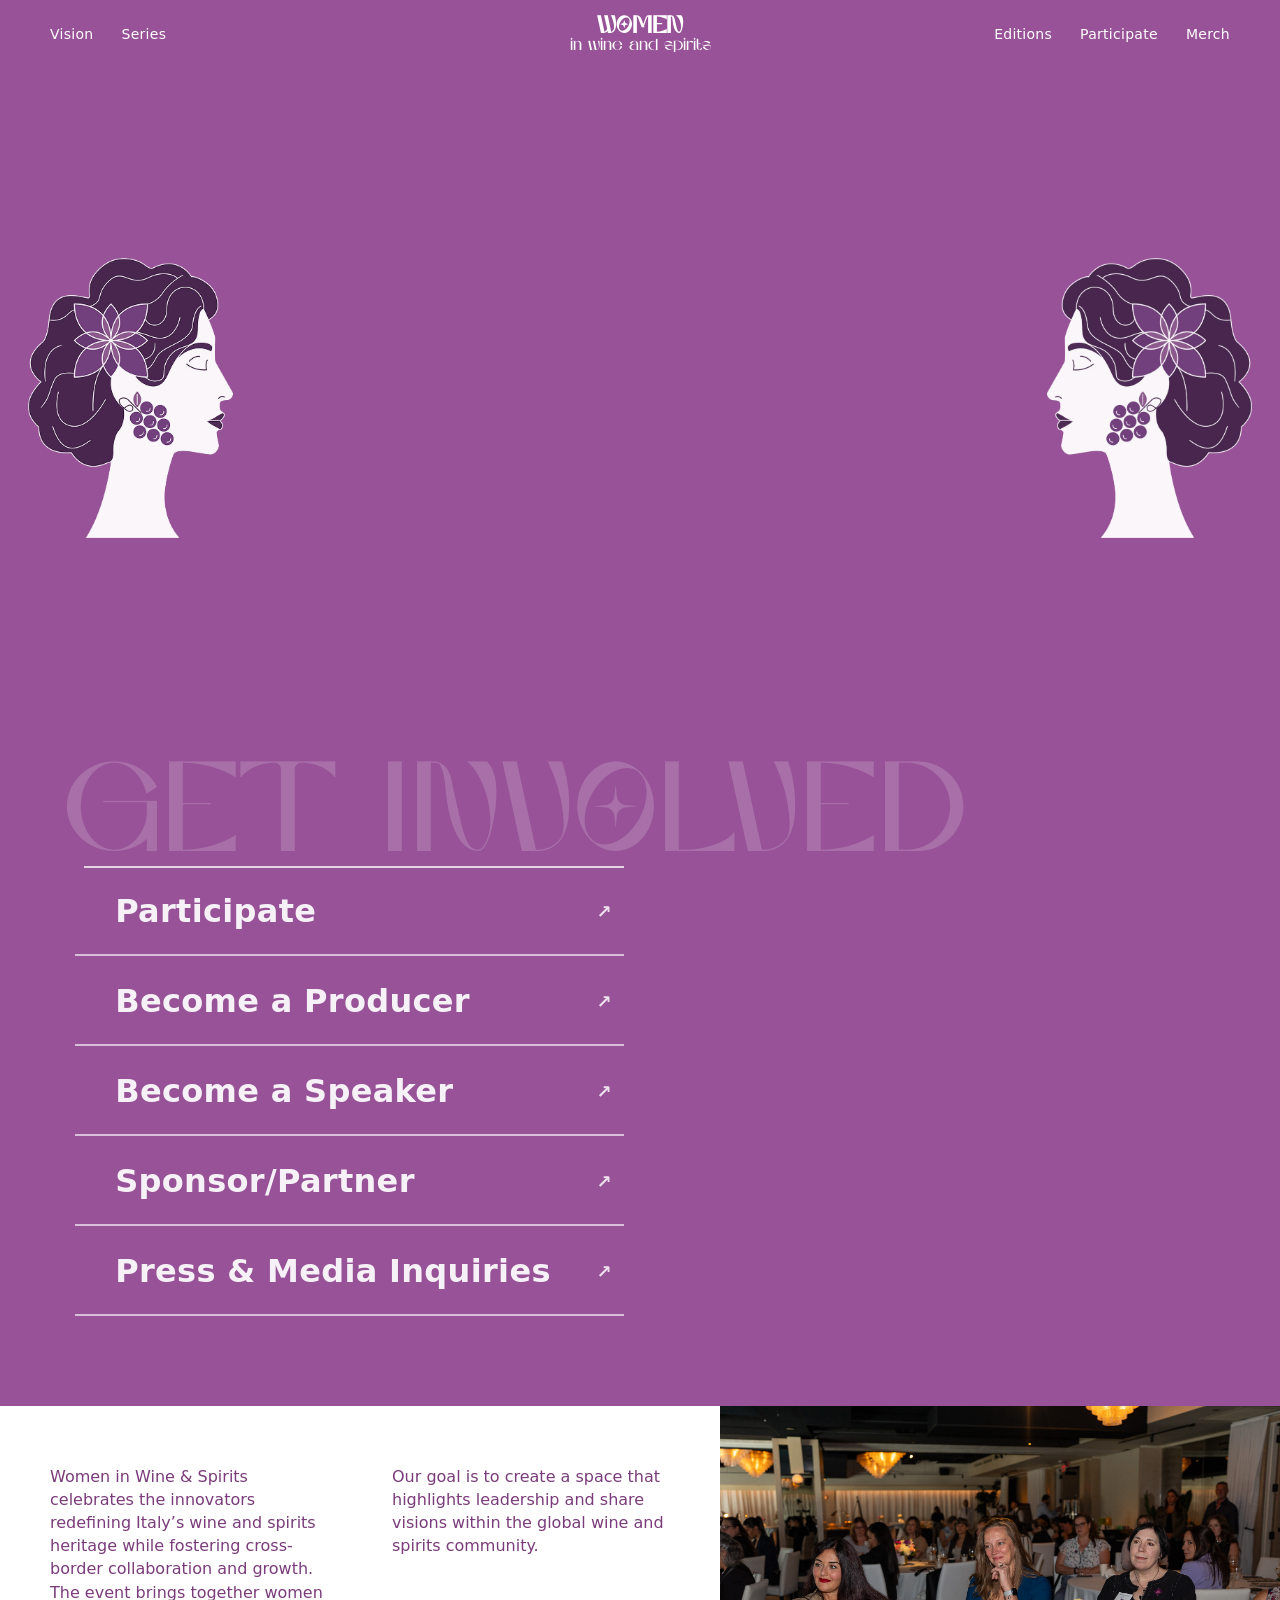
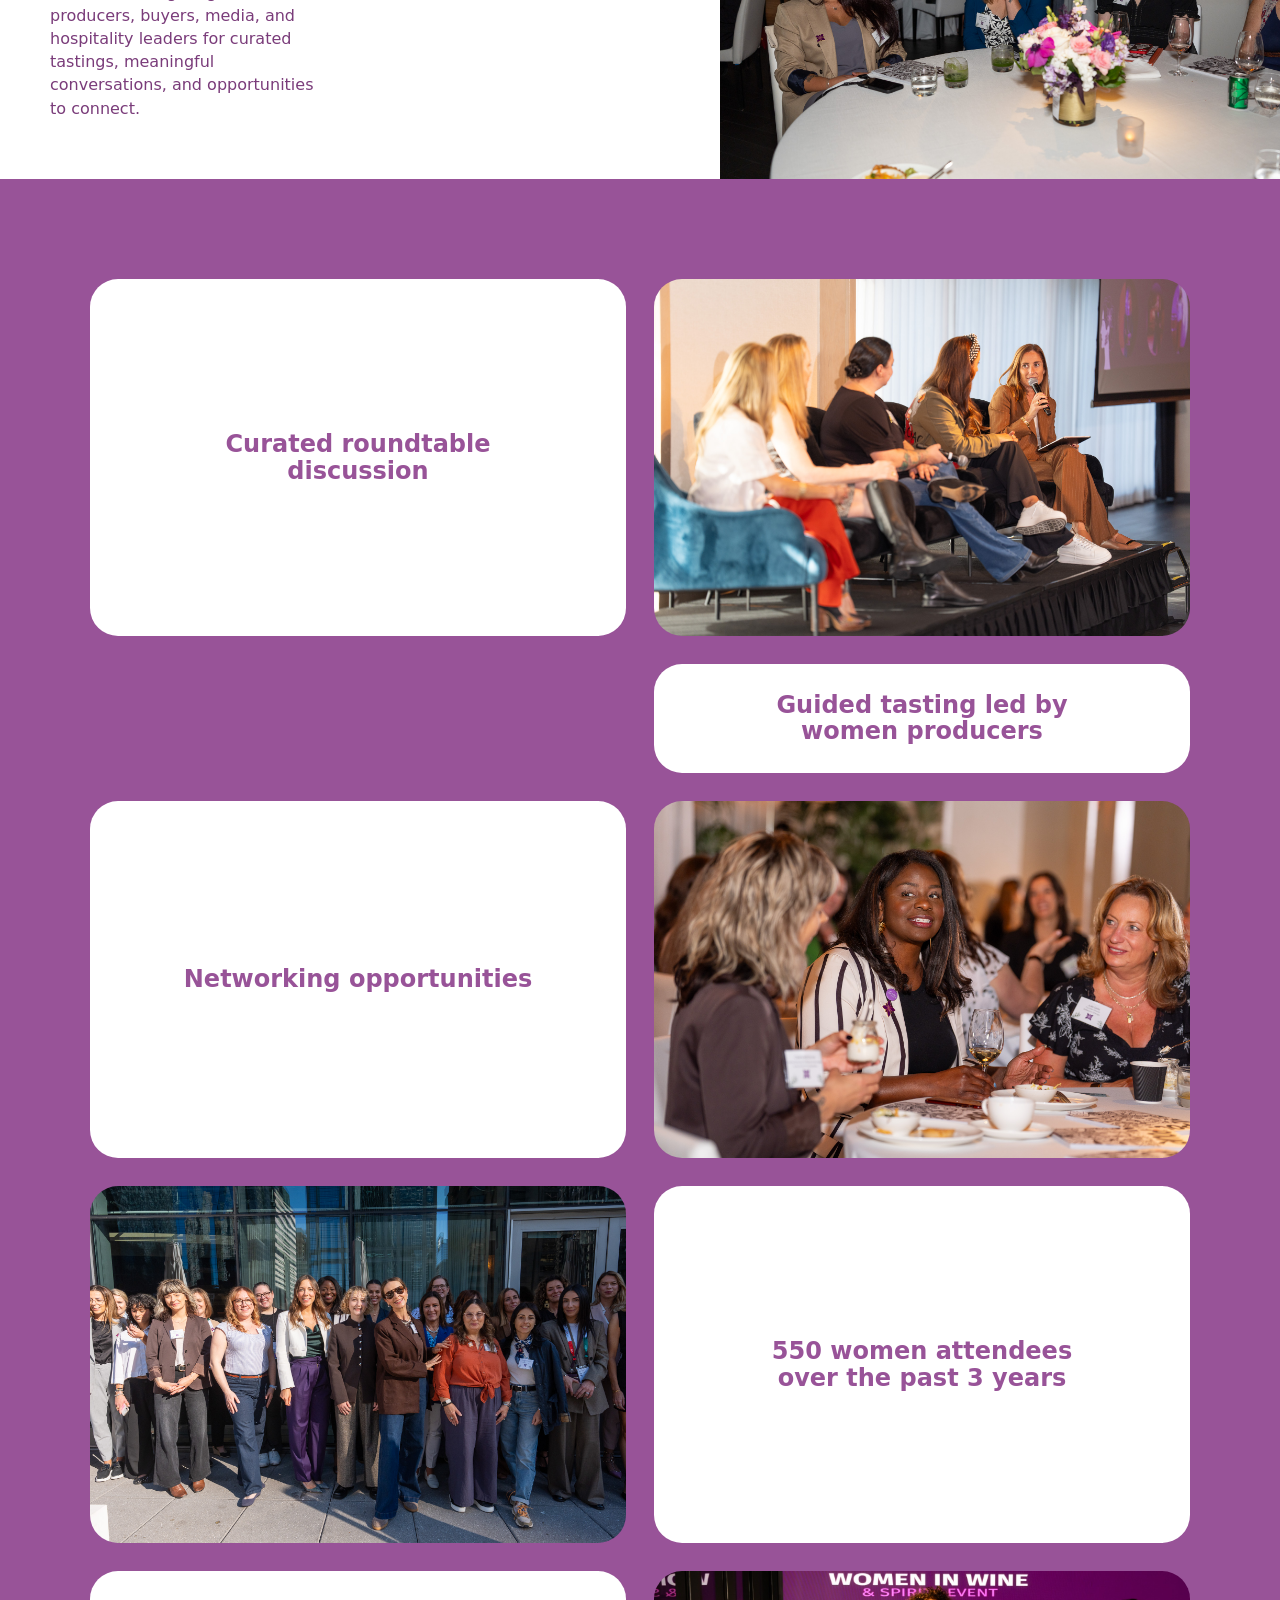
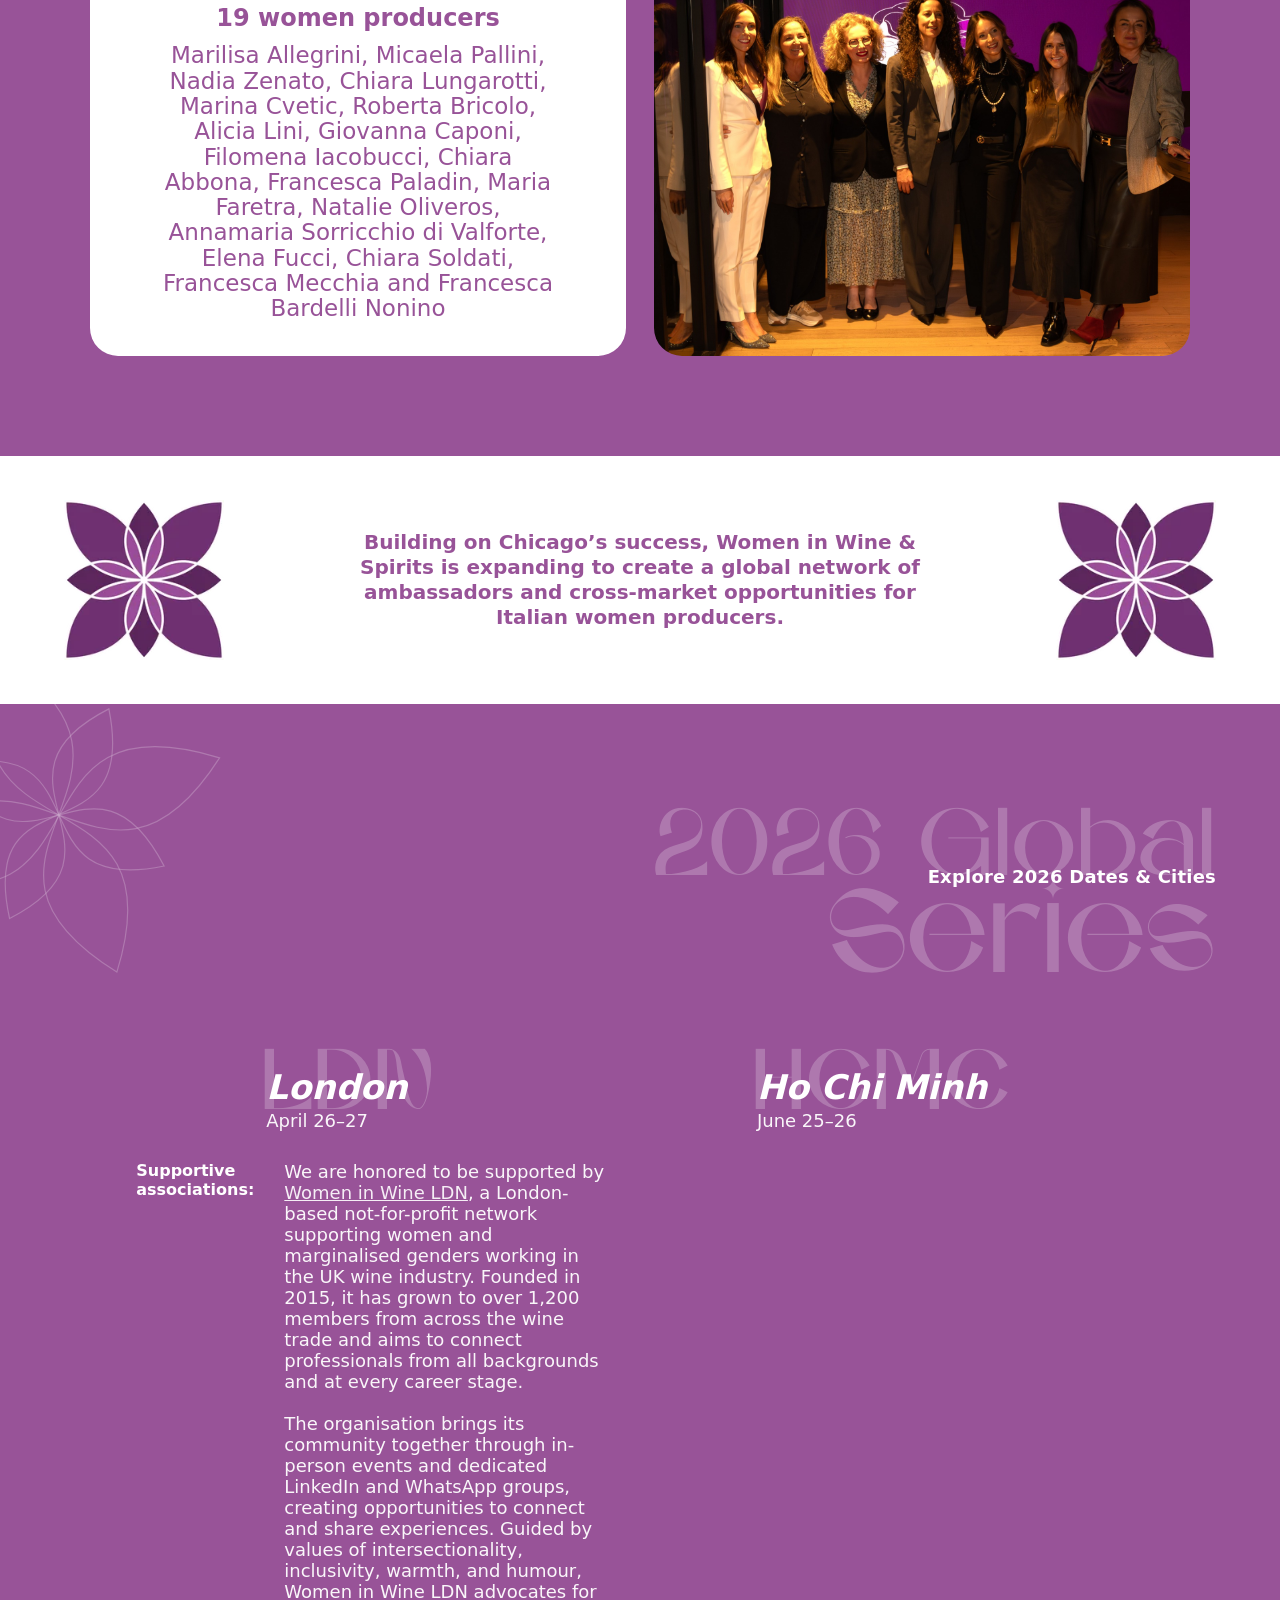
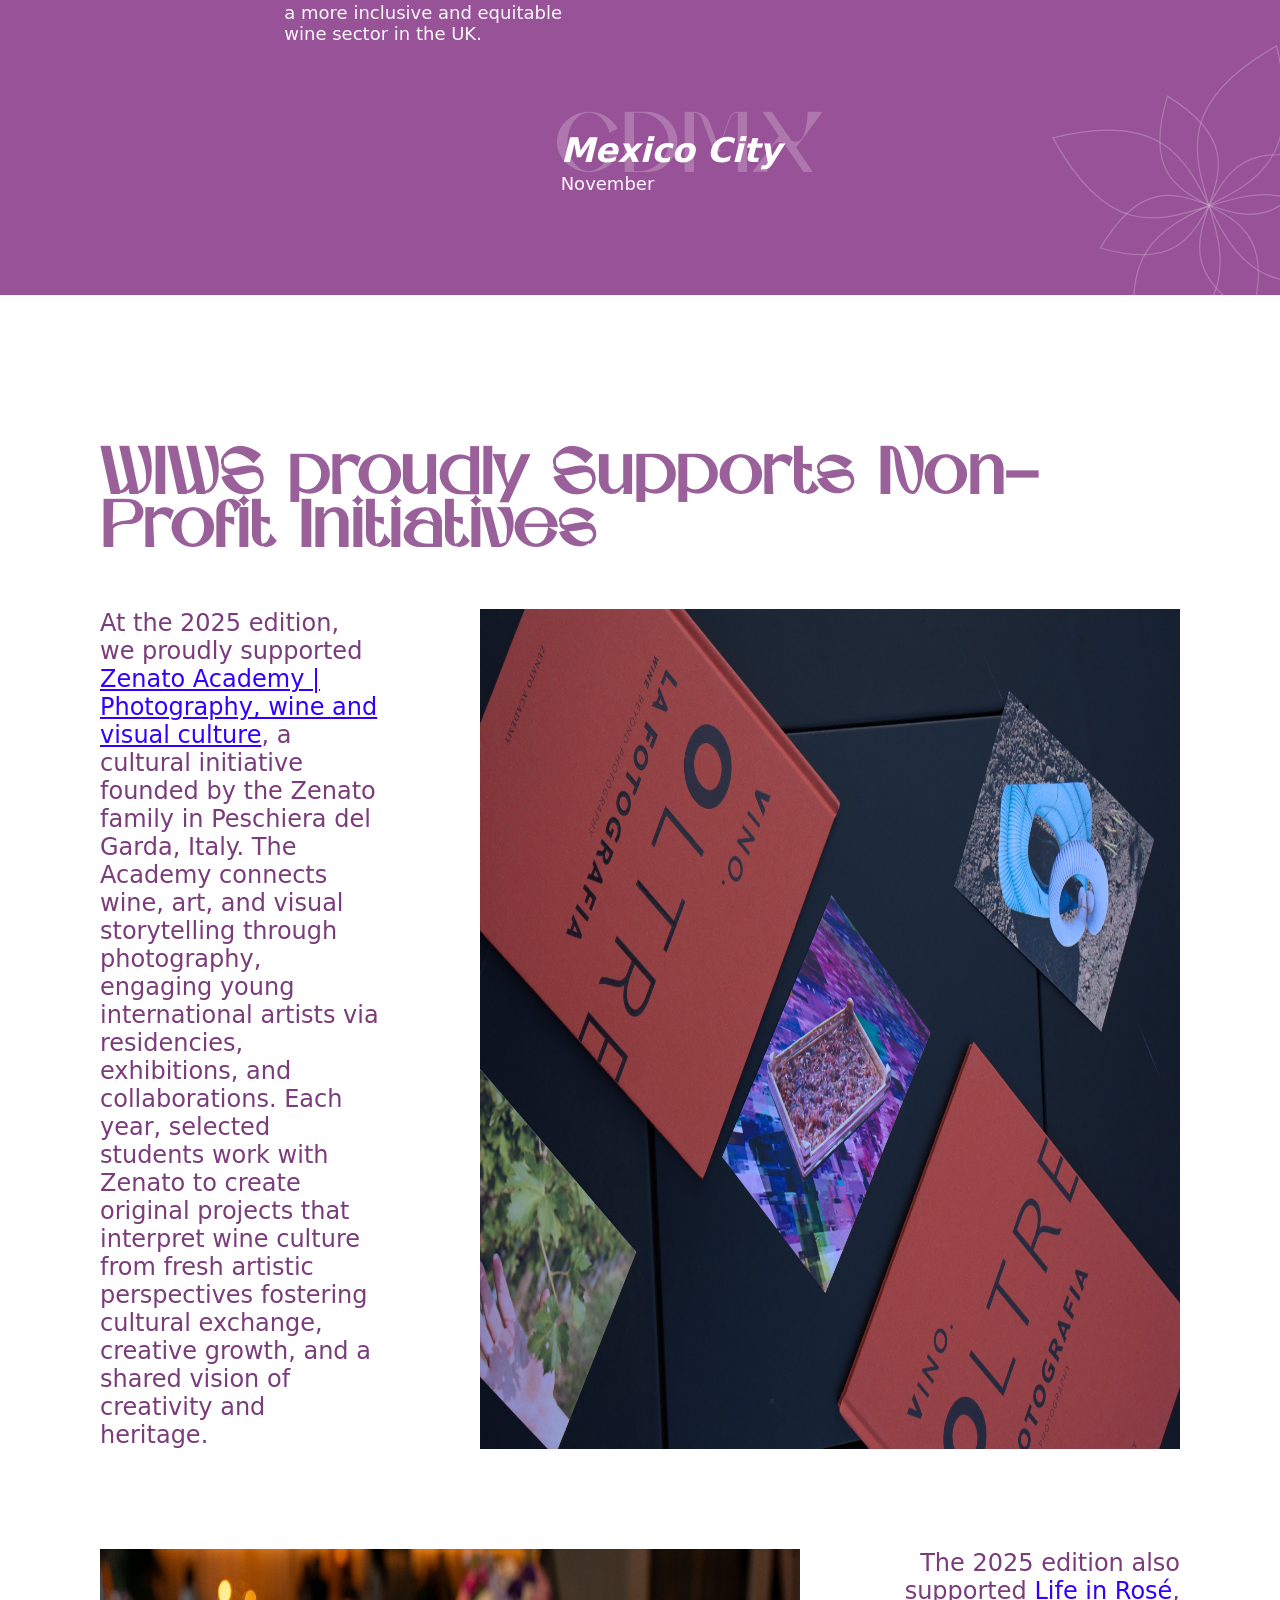
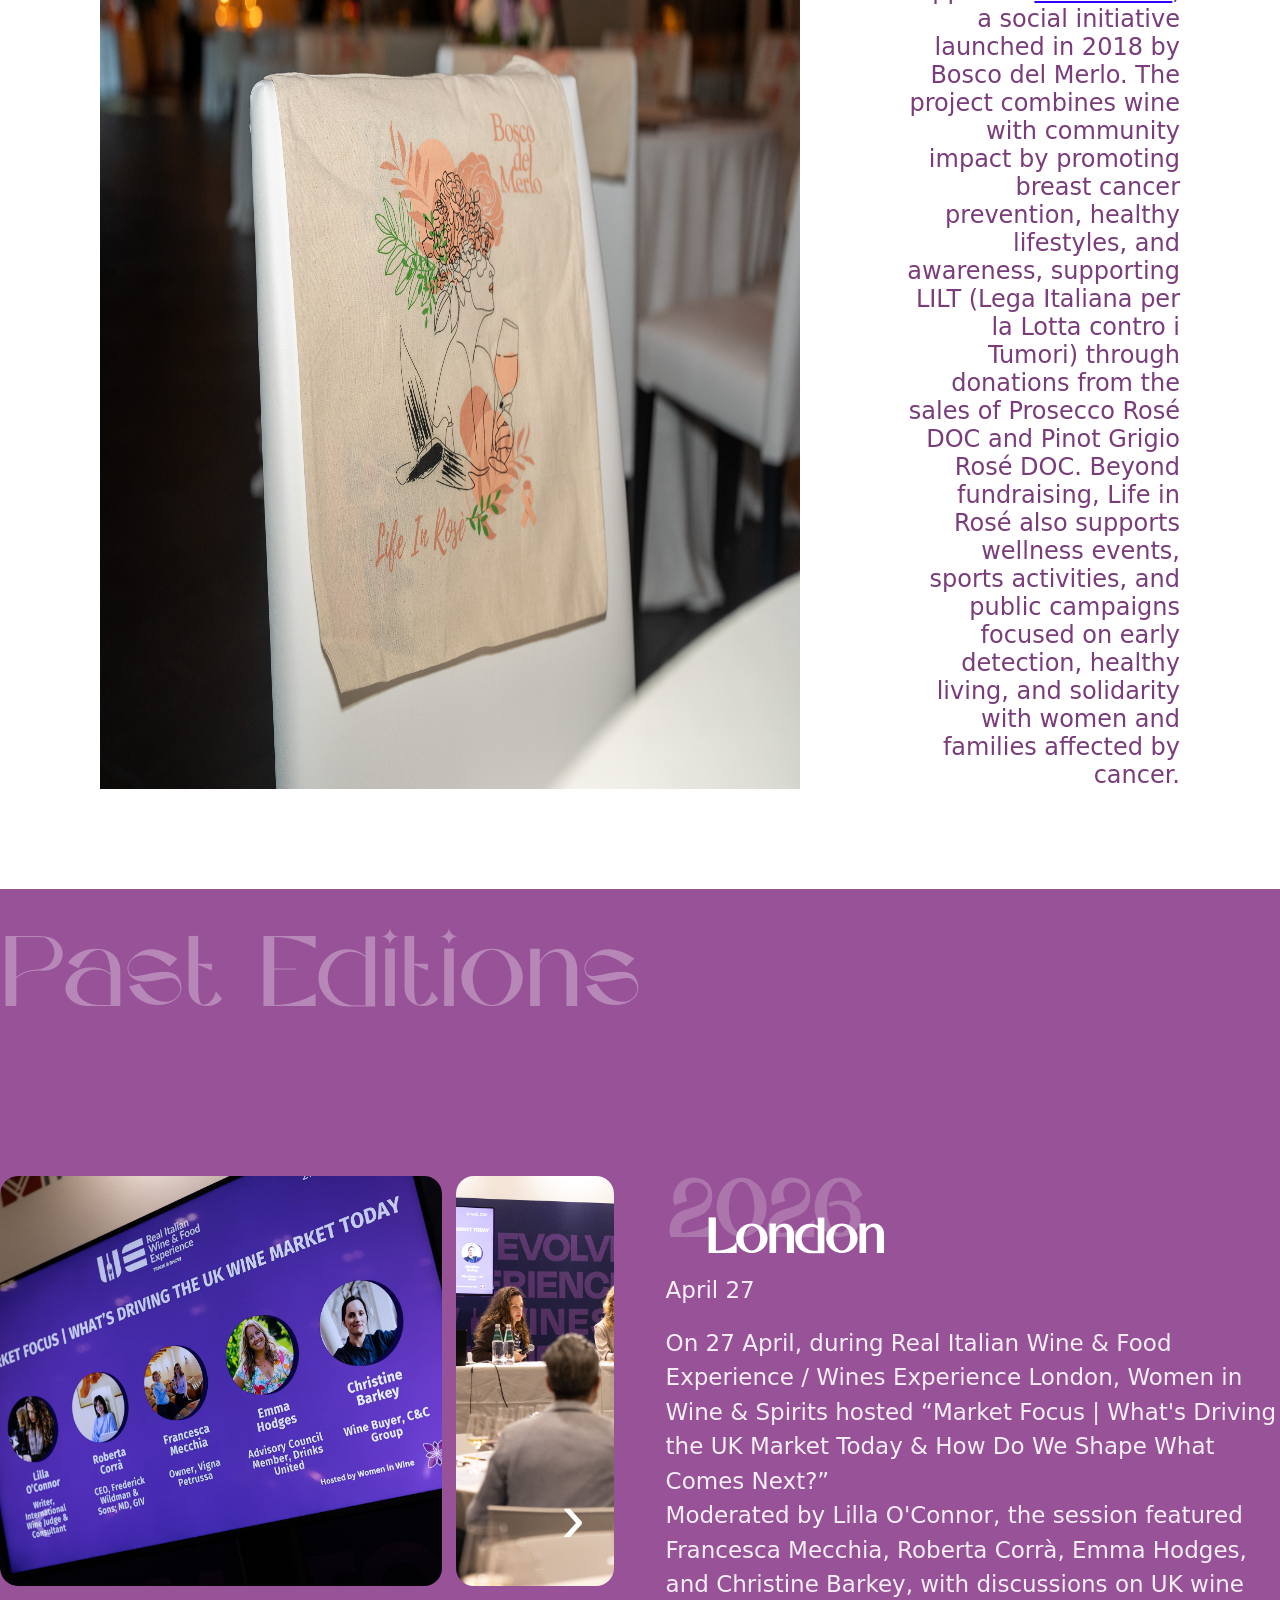
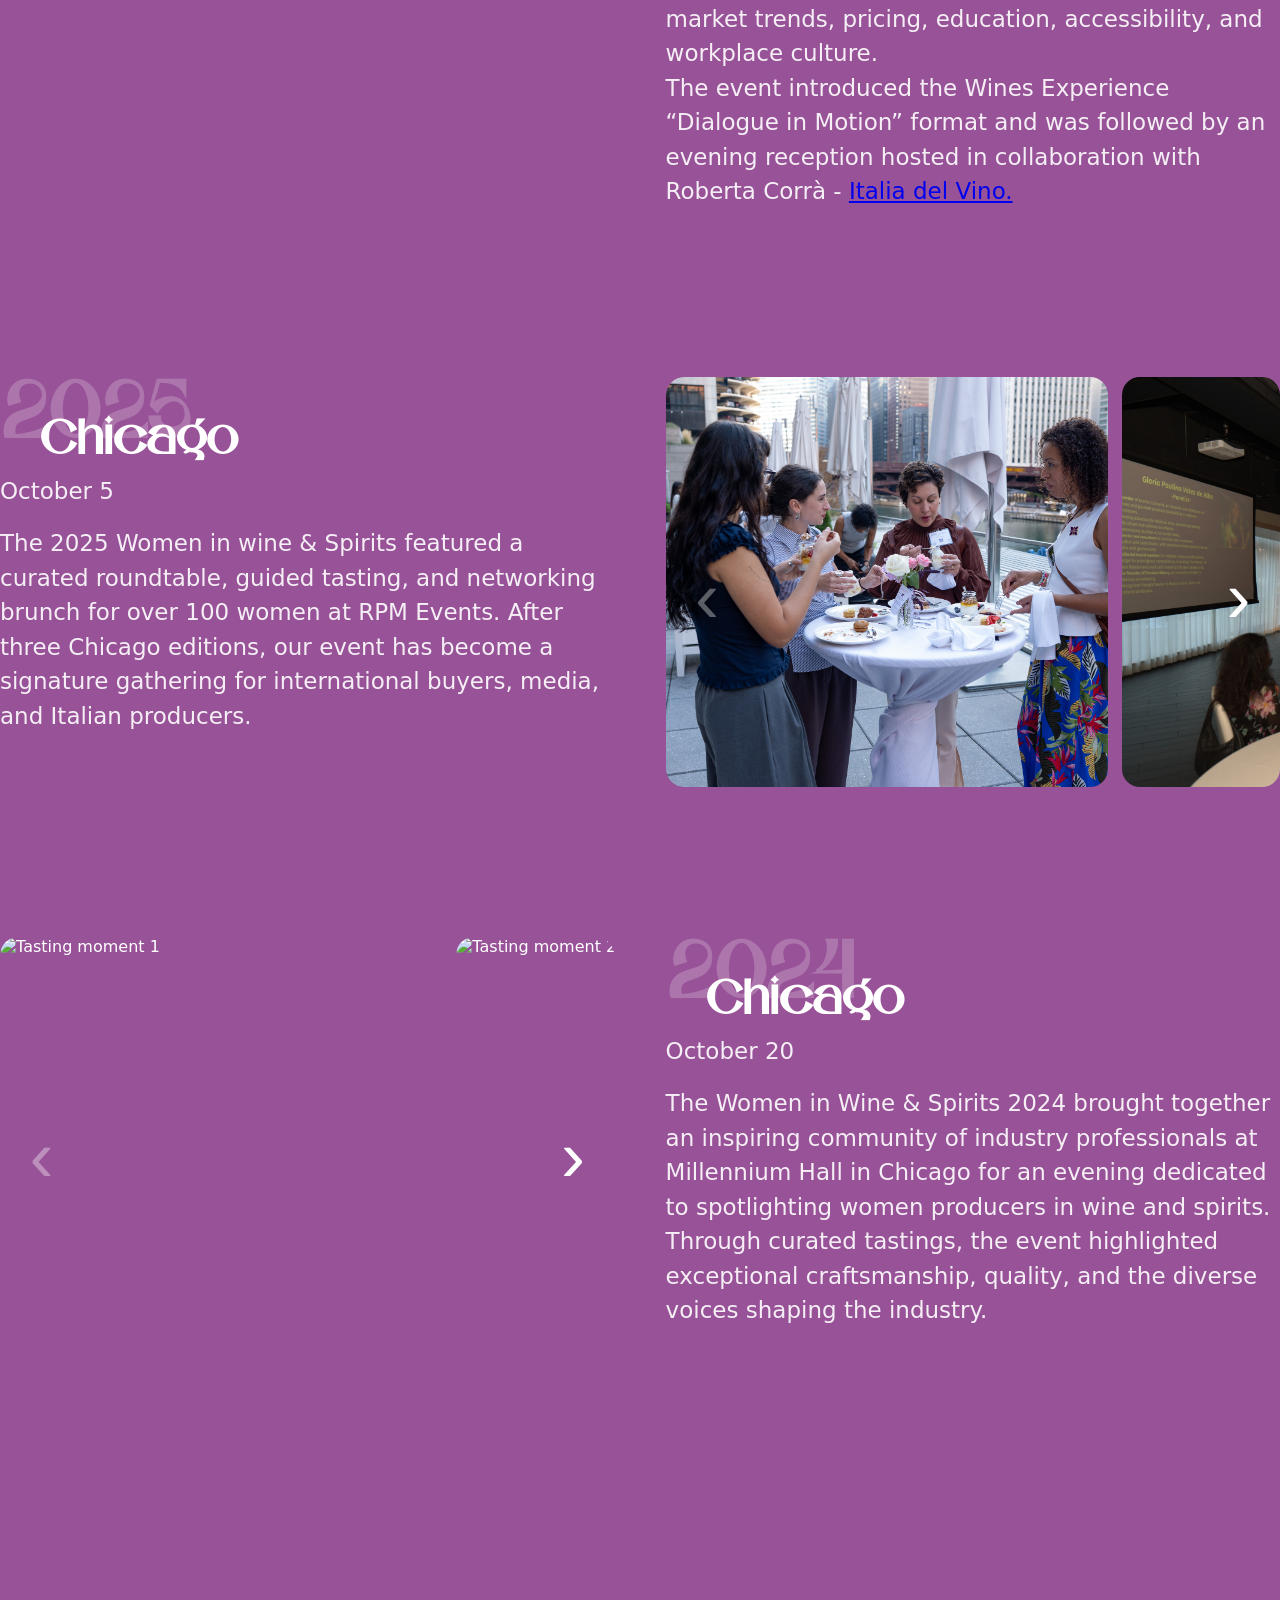
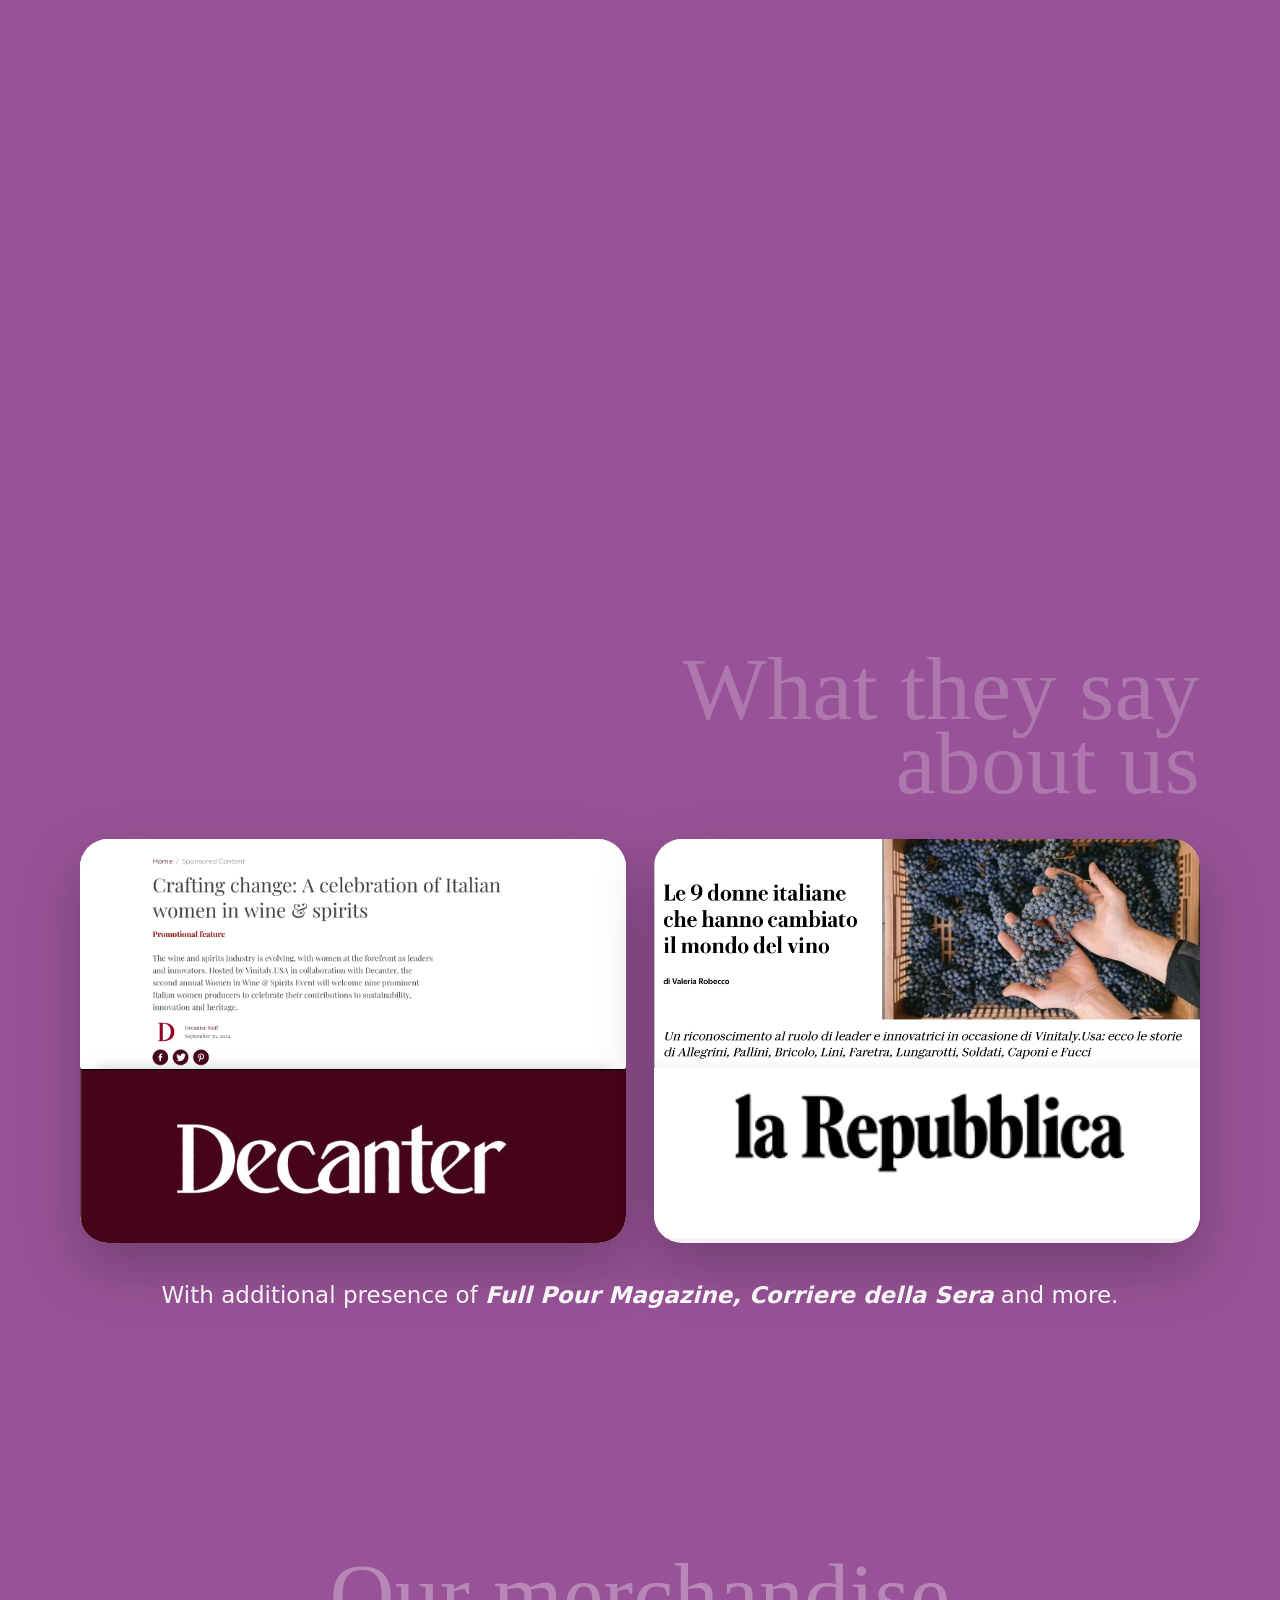
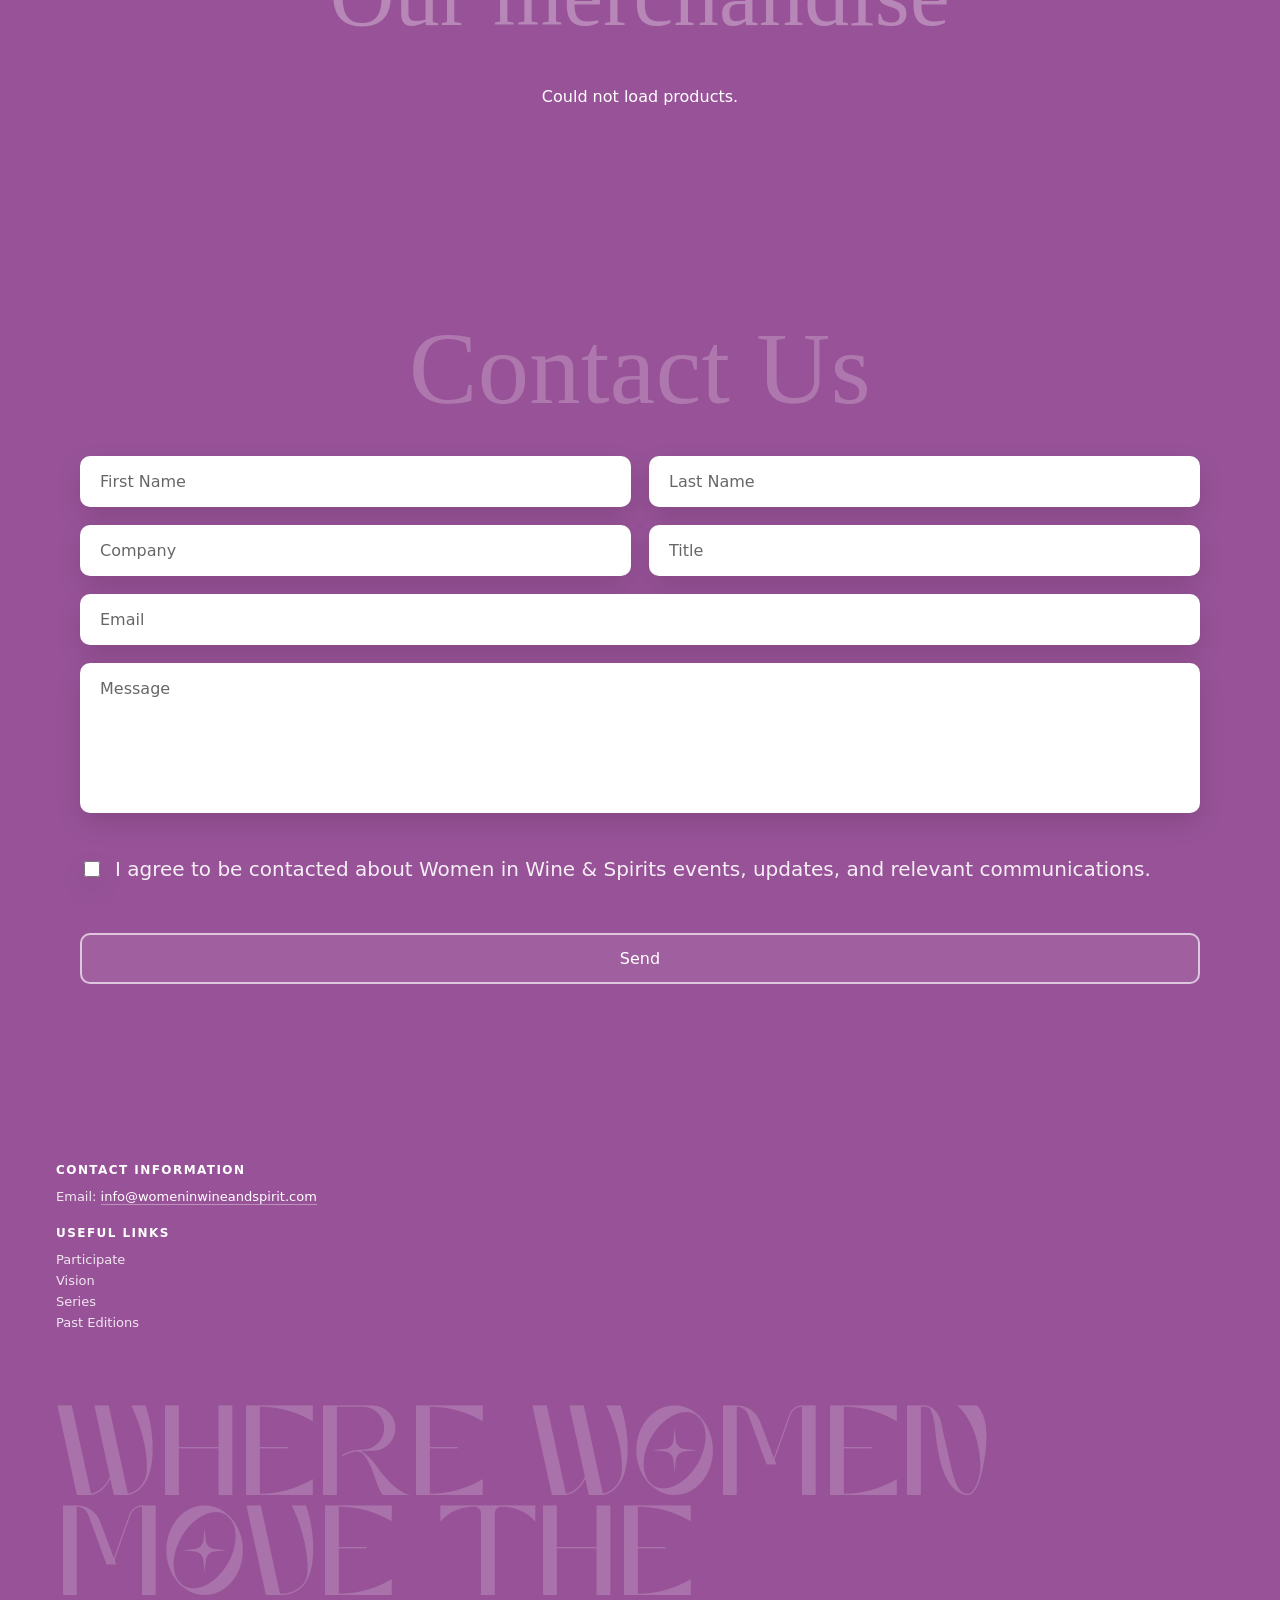
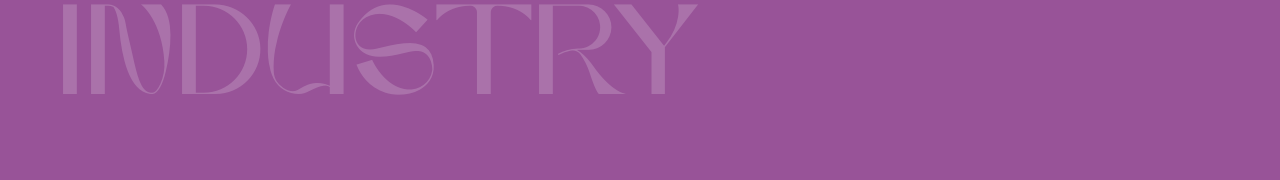
==== index.html @ ed7af659 "London images edit" ====
<!DOCTYPE html>
<html lang="en">
<head>
    <meta charset="UTF-8">
    <meta name="viewport" content="width=device-width, initial-scale=1.0">
    <title>Women In Wine and Spirits 2026 - Wines Experience</title>
    <link rel="stylesheet" href="styles.css">
    <link rel="icon" type="image/x-icon" href="./assets/graphics/favicon.png">

  <!-- Primary -->
    <meta property="og:title" content="Women in wine and spirits">
    <meta property="og:description" content="Women in Wine & Spirits celebrates the innovators redefining Italy’s wine and spirits heritage while fostering cross-border collaboration and growth. The event brings together women producers, buyers, media, and hospitality leaders for curated tastings, meaningful conversations, and opportunities to connect.">
    <meta property="og:type" content="website">
    <meta property="og:url" content="https://womeninwineandspirit.com">
    <meta property="og:image" content="https://womeninwineandspirit.com/assets/graphics/socialImage.png">

    <!-- Recommended extras -->
    <meta property="og:image:width" content="1200">
    <meta property="og:image:height" content="630">

    <!-- Twitter -->
    <!-- <meta name="twitter:card" content="summary_large_image">
    <meta name="twitter:title" content="Your page title">
    <meta name="twitter:description" content="A short description of the page">
    <meta name="twitter:image" content="https://YOURUSER.github.io/YOURREPO/assets/social-card.jpg"> -->


    <script src="https://js-na2.hsforms.net/forms/embed/244526025.js" defer></script>
</head>
<body>

    <header class="site-nav" id="siteNav">
        <nav class="nav-inner" aria-label="Primary">
          <div class="nav-left">
            <a href="#vision" class="nav-link">Vision</a>
            <a href="#series" class="nav-link">Series</a>
          </div>

          <a href="#top" class="nav-home" id="navHome" aria-label="Home">
            <!-- <span class="nav-home-inner">
              <img id="navHomeLogo" src="./assets/imgs/Group_152.svg" alt="Women in wine and spirits text">
            </span> -->
            <div class="nav-home-inner">
              <h1>WOMEN</h1>
              <span>in wine and spirits</span>
            </div>
          </a>
      
          <div class="nav-right">
            
            <a href="#past-editions" class="nav-link">Editions</a>
            <a href="#participate" class="nav-link">Participate</a>
            <a href="#merch" class="nav-link">Merch</a>
          </div>

          <button
            class="nav-burger"
            type="button"
            aria-label="Open menu"
            aria-controls="mobileMenu"
            aria-expanded="false">
            <span></span><span></span><span></span>
          </button>
        </nav>

        <div class="mobile-menu" id="mobileMenu">
          <a href="#participate" class="mobile-link">Participate</a>
          <a href="#vision" class="mobile-link">Vision</a>
          <a href="#series" class="mobile-link">Series</a>
          <a href="#past-editions" class="mobile-link">Archive</a>
        </div>
    </header>
      
    <main id="top">
      <!-- <section class="grow-video" id="growVideo">
          <div class="hero-frame">
            <img class="hero-side hero-side--left"  src="./assets/graphics/imgi_1_width_1174.png"  alt="" aria-hidden="true">
            
            <video
            class="vid"
            src="./assets/video/WIW_heroVideo.mp4"
            playsinline
            muted
            autoplay
            loop
            preload="metadata"
            ></video>
            
            <img class="hero-side hero-side--right" src="./assets/graphics/imgi_1_width_1173.webp" alt="" aria-hidden="true">
          </div>
      </section> -->
      <section>
          <div class="hero-frame">
            <img class="hero-side hero-side--left"  src="./assets/graphics/imgi_1_width_1174.png"  alt="" aria-hidden="true">
            
            <video
            class="vid"
            src="./assets/video/hero-video.mp4"
            playsinline
            muted
            autoplay
            loop
            preload="metadata"
            ></video>
            <!-- <div style="display: flex; max-width: 50%;">
              <img src="./assets/imgs/DSC09359.jpg" alt="" aria-hidden="true" style="width:100%; border-radius: 30px;">
            </div> -->
            <img class="hero-side hero-side--right" src="./assets/graphics/imgi_1_width_1173.webp" alt="" aria-hidden="true">
          </div>
      </section>
    

      
<section class="get-involved" id="participate">
  <div class="gi-left" aria-hidden="true">
    <div class="gi-title">
      <span class="gi-text">GET INVOLVED</span>
    </div>
  </div>
  <div class="gi-wrap">
    
    <!-- background title (kept like your section) -->

    <div class="gi-tabs" role="tablist" aria-label="Get involved">
      <button class="gi-tab" role="tab" aria-selected="false" aria-controls="gi-panel-general" id="gi-tab-general" data-target="general" data-href="/general">
        Participate
      </button>
      <button class="gi-tab" role="tab" aria-selected="false" aria-controls="gi-panel-producer" id="gi-tab-producer" data-target="producer" data-href="/producer">
        Become a Producer
      </button>
      <button class="gi-tab" role="tab" aria-selected="false" aria-controls="gi-panel-speaker" id="gi-tab-speaker" data-target="speaker" data-href="/speaker">
        Become a Speaker
      </button>
      <button class="gi-tab" role="tab" aria-selected="false" aria-controls="gi-panel-sponsor" id="gi-tab-sponsor" data-target="sponsor" data-href="/sponsor">
        Sponsor/Partner
      </button>
      <button class="gi-tab" role="tab" aria-selected="false" aria-controls="gi-panel-press" id="gi-tab-press" data-target="press" data-href="/press">
        Press &amp; Media Inquiries
      </button>
    </div>

    <div class="gi-panels">
      <!-- PRODUCER -->
      <article class="gi-panel" role="tabpanel" tabindex="0" aria-labelledby="gi-tab-producer" id="gi-panel-producer" data-key="producer" data-href="/producer">
        <div class="gi-copy">
          <p><span class="gi-lead">High-Visibility Showcase:</span> Be featured as a thought leader at a flagship Italian wine &amp; spirits platform</p>
          <p><span class="gi-lead">Direct Access to Key Buyers:</span> Meet importers, distributors, restaurateurs, and retailers</p>
          <p><span class="gi-lead">Prestige Positioning:</span> Align with a movement celebrating leadership and excellence</p>
          <p><span class="gi-lead">Targeted Media Exposure:</span> Visibility through leading trade and media outlets</p>
          <p><span class="gi-lead">Storytelling Opportunities:</span> Share your brand story through talks, tasting, and visual displays</p>
          <p><span class="gi-lead">Strategic Networking:</span> Build relationships across the three-tier system</p>
          <p><span class="gi-lead">Nonprofit &amp; Thought Leadership Alignment:</span> Opportunities to connect with equity-focused partners</p>
          <p><span class="gi-lead">Event Legacy &amp; Momentum:</span> Join an established network of past participants</p>
        </div>
        <!-- <a class="gi-cta" href="/producer">Apply to participate<span aria-hidden="true">↗</span></a> -->
        <a href="#" class="gi-cta" data-modal="producerModal">
          Apply to participate <span aria-hidden="true">↗</span>
        </a>
      </article>

      <!-- SPEAKER -->
      <article class="gi-panel" role="tabpanel" tabindex="0" aria-labelledby="gi-tab-speaker" id="gi-panel-speaker" data-key="speaker" data-href="/speaker">
        <div class="gi-copy">
          <p><span class="gi-lead">Prestige Positioning:</span> Align with a movement celebrating leadership and excellence</p>
          <p><span class="gi-lead">Targeted Media Exposure:</span> Visibility through leading trade and media outlets</p>
          <p><span class="gi-lead">Storytelling Opportunities:</span> Share your brand story through talks, roundtable discussion, and visual displays</p>
          <p><span class="gi-lead">Strategic Networking:</span> Build relationships across the three-tier system</p>
          <p><span class="gi-lead">Nonprofit &amp; Thought Leadership Alignment:</span> Opportunities to connect with equity-focused partners</p>
          <p><span class="gi-lead">Event Legacy &amp; Momentum:</span> Join an established network of past participants</p>
        </div>
        <a href="#" class="gi-cta" data-modal="speakerModal">
          Apply as Speaker <span aria-hidden="true">↗</span>
        </a>
      </article>

      <!-- SPONSOR -->
      <article class="gi-panel" role="tabpanel" tabindex="0" aria-labelledby="gi-tab-sponsor" id="gi-panel-sponsor" data-key="sponsor" data-href="/sponsor">
        <div class="gi-copy">
          <p><span class="gi-lead">Prestige Positioning:</span> Align with a movement celebrating leadership and excellence</p>
          <p><span class="gi-lead">Targeted Media Exposure:</span> Visibility through leading trade and media outlets</p>
          <p><span class="gi-lead">Strategic Networking:</span> Build relationships across the three-tier system</p>
          <p><span class="gi-lead">Event Legacy &amp; Momentum:</span> Join an established network of past participants</p>
        </div>
        <a href="#" class="gi-cta" data-modal="sponsorModal">
          Sponsor/Partner <span aria-hidden="true">↗</span>
        </a>
      </article>

      <!-- PRESS -->
      <article class="gi-panel" role="tabpanel" tabindex="0" aria-labelledby="gi-tab-press" id="gi-panel-press" data-key="press" data-href="/press">
        <div class="gi-copy">
          <p><span class="gi-lead">Prestige Positioning:</span> Align with a movement celebrating leadership and excellence</p>
          <p><span class="gi-lead">Strategic Networking:</span> Build relationships across the three-tier system</p>
          <p><span class="gi-lead">Nonprofit &amp; Thought Leadership Alignment:</span> Opportunities to connect with equity-focused partners</p>
          <p><span class="gi-lead">Event Legacy &amp; Momentum:</span> Join an established network of past participants</p>
        </div>
        <a href="#" class="gi-cta" data-modal="mediaModal">
          Press &amp; Media <span aria-hidden="true">↗</span>
        </a>
      </article>

      <!-- GENERAL -->
      <article class="gi-panel" role="tabpanel" tabindex="0" aria-labelledby="gi-tab-general" id="gi-panel-general" data-key="general" data-href="/general">
        <div class="gi-copy">
          <p><span class="gi-lead">Prestige Positioning:</span> Align with a movement celebrating leadership and excellence</p>
          <p><span class="gi-lead">Strategic Networking:</span> Build relationships across the three-tier system</p>
          <p><span class="gi-lead">Nonprofit &amp; Thought Leadership Alignment:</span> Opportunities to connect with equity-focused partners</p>
          <p><span class="gi-lead">Event Legacy &amp; Momentum:</span> Join an established network of past participants</p>
        </div>
        <a href="#" class="gi-cta" data-modal="generalModal">
          Participate <span aria-hidden="true">↗</span>
        </a>
      </article>
    </div>
  </div>
</section>





<section class="wiws-intro" id="vision" aria-label="Vision">
  <div class="wiws-wrap">

    <div class="wiws-copy" aria-label="Intro text">
      <div class="wiws-row">
        <p>
          Women in Wine & Spirits celebrates the innovators redefining Italy’s wine and spirits heritage while fostering cross-border collaboration and growth. The event brings together women producers, buyers, media, and hospitality leaders for curated tastings, meaningful conversations, and opportunities to connect. 
        </p>

        <p>
          Our goal is to create a space that highlights leadership and share visions within the global wine and spirits community.
        </p>
      </div>

    </div>

    <!-- RIGHT: image -->
    <figure class="wiws-media">
      <img
        src="./assets/imgs/DSC09408.jpg"
        alt="Women raising glasses during a Women in Wine &amp; Spirits event."
        loading="lazy"
      />
    </figure>

  </div>

  <section class="wws-grid" id="wwsGrid">

    <div class="row" data-from="left">
      <div class="card slide">Curated roundtable<br>discussion</div>
      <img class="media slide" src="./assets/imgs/DSC09466.jpg" alt="">
    </div>
  
    <div class="row" data-from="right">
      <img class="media slide" src="./assets/imgs/WIW_BAR.png" alt="">
      <div class="card slide">Guided tasting led by<br>women producers</div>
    </div>
  
    <div class="row" data-from="left">
      <div class="card slide">Networking opportunities</div>
      <img class="media slide" src="./assets/imgs/DSC09359.jpg" alt="">
    </div>
  
    <div class="row" data-from="right">
      <img class="media slide" src="./assets/imgs/DSC09376.jpg" alt="">
      <div class="card slide">550 women attendees<br>over the past 3 years</div>
    </div>

    <div class="row" data-from="left">
      <div class="card slide">19 women producers<br><span class="featured-producers-desktop"> Marilisa Allegrini, Micaela Pallini, Nadia Zenato, Chiara Lungarotti, Marina Cvetic, Roberta Bricolo, Alicia Lini, Giovanna Caponi, Filomena Iacobucci, Chiara Abbona, Francesca Paladin, Maria Faretra, Natalie Oliveros, Annamaria Sorricchio di Valforte, Elena Fucci, Chiara Soldati, Francesca Mecchia and Francesca Bardelli Nonino</span></div>
      <img class="media slide" src="./assets/imgs/Women_Producers_2024.jpeg" alt="">
    </div>
  
  </section>

  <!-- MISSION BANNER -->
  <div class="mission-banner" role="region" aria-label="Mission">
    <div class="flower-deco" aria-hidden="true">
      <img src="./assets/graphics/imgi_3_width_200.webp" alt="">
    </div>

    <span class="featured-producers-mobile"> Marilisa Allegrini, Micaela Pallini, Nadia Zenato, Chiara Lungarotti, Marina Cvetic, Roberta Bricolo, Alicia Lini, Giovanna Caponi, Filomena Iacobucci, Chiara Abbona, Francesca Paladin, Maria Faretra, Natalie Oliveros, Annamaria Sorricchio di Valforte, Elena Fucci and Chiara Soldati</span>

    <p class="mission-text">
      Building on Chicago’s success, Women in Wine &amp; Spirits is expanding to
      create a global network of ambassadors and cross-market opportunities for
      Italian women producers.
    </p>

    <div class="flower-deco" aria-hidden="true">
      <img src="./assets/graphics/imgi_3_width_200.webp" alt="">
    </div>
  </div>
</section>


        


        <section class="global-series" id="series" aria-label="2026 Global Series">
          <!-- decorative flowers -->
          <span class="gs-flower gs-flower--tl" aria-hidden="true"></span>
          <span class="gs-flower gs-flower--br" aria-hidden="true"></span>
        
          <!-- title / watermark -->
          <div class="gs-title">
            <div class="gs-watermark" aria-hidden="true">
              <span class="wm-2026">2026 Global</span>
              <span class="wm-series">Series</span>
            </div>
        
            <p class="gs-kicker">Explore 2026 Dates &amp; Cities</p>
          </div>
        
          <!-- cities -->
          <div class="gs-cities">
            <div class="gs-city gs-city--london">
              <div class="gs-city-code" aria-hidden="true">LDN</div>
              <div class="gs-city-main">
                <div class="gs-city-name">London</div>
                <div class="gs-city-date">April 26–27</div>
                <div class="gs-city-description">
                  <div class="gs-city-subtitle">Supportive associations: </div>
                  <div class="gs-city-textcontent">We are honored to be supported by <a href="https://womeninwine.co.uk">Women in Wine LDN</a>, a London-based not-for-profit network supporting women and marginalised genders working in the UK wine industry. Founded in 2015, it has grown to over 1,200 members from across the wine trade and aims to connect professionals from all backgrounds and at every career stage.<br><br>
                    The organisation brings its community together through in-person events and dedicated LinkedIn and WhatsApp groups, creating opportunities to connect and share experiences. Guided by values of intersectionality, inclusivity, warmth, and humour, Women in Wine LDN advocates for a more inclusive and equitable wine sector in the UK.</div>
                </div>
              </div>
            </div>
        
            <div class="gs-city gs-city--hcmc">
              <div class="gs-city-code" aria-hidden="true">HCMC</div>
              <div class="gs-city-main">
                <div class="gs-city-name">Ho Chi Minh</div>
                <div class="gs-city-date">June 25–26</div>
              </div>
            </div>
        
            <div class="gs-city gs-city--cdmx">
              <div class="gs-city-code" aria-hidden="true">CDMX</div>
              <div class="gs-city-main">
                <div class="gs-city-name">Mexico City</div>
                <div class="gs-city-date">November</div>
              </div>
            </div>
          </div>
        </section>

        <section class="npo-banner">
          <div class="npo-title">
            <h1>WIWS proudly Supports Non-Profit Initiatives</h1>
          </div>
          <div class="zenato-academy">
            <div class="zenato-description">
              <span>
              At the 2025 edition, we proudly supported <a href="https://www.zenato.it/en/zenato-academy/" class="zenato-link">Zenato Academy | Photography, wine and visual culture</a>, a cultural initiative founded by the Zenato family in Peschiera del Garda, Italy. The Academy connects wine, art, and visual storytelling through photography, engaging young international artists via residencies, exhibitions, and collaborations. Each year, selected students work with Zenato to create original projects that interpret wine culture from fresh artistic perspectives fostering cultural exchange, creative growth, and a shared vision of creativity and heritage. </span>
            </div>
            <img src="./assets/imgs/zenato.png" class="zenato-img">
          </div>
          <div class="life-in-rose">
            <img src="./assets/imgs/DSC09224.jpg" class="life-in-rose-img">
            <div class="life-in-rose-description">
              <span>
              The 2025 edition also supported  <a href="https://en.boscodelmerlo.it/life-in-rose" class="lir-link">Life in Rosé</a>, a social initiative launched in 2018 by Bosco del Merlo. The project combines wine with community impact by promoting breast cancer prevention, healthy lifestyles, and awareness, supporting LILT (Lega Italiana per la Lotta contro i Tumori) through donations from the sales of Prosecco Rosé DOC and Pinot Grigio Rosé DOC. Beyond fundraising, Life in Rosé also supports wellness events, sports activities, and public campaigns focused on early detection, healthy living, and solidarity with women and families affected by cancer.  
            </span>
            </div>
          </div>

        </section>

      <section class="half-carousel" aria-label="Image carousel section">
        <div class="pe-title" id="past-editions">
          Past Editions
        </div>

        <div class="hc-wrap is-reversed">
          <!-- LEFT SIDE: your content -->
          <div class="hc-left">
            <h2 class="hc-title">2026</h2>
            <h2 class="hc-place">London</h2>
            <p class="hc-copy" >April 27</p>
            <p class="hc-copy">
              On 27 April, during Real Italian Wine & Food Experience / Wines Experience London, Women in Wine & Spirits hosted “Market Focus | What's Driving the UK Market Today & How Do We Shape What Comes Next?” <br>

Moderated by Lilla O'Connor, the session featured Francesca Mecchia, Roberta Corrà, Emma Hodges, and Christine Barkey, with discussions on UK wine market trends, pricing, education, accessibility, and workplace culture.<br>

The event introduced the Wines Experience “Dialogue in Motion” format and was followed by an evening reception hosted in collaboration with Roberta Corrà - <a href="https://www.consorzioitaliadelvino.it/">Italia del Vino.</a>
            </p>
          </div>
      
          <!-- RIGHT SIDE: scrollable image carousel -->
          <div class="hc-right">
            <div class="hc-controls" aria-label="Carousel controls">
              <button class="hc-btn" type="button" data-hc-prev aria-label="Previous">‹</button>
              <button class="hc-btn" type="button" data-hc-next aria-label="Next">›</button>
            </div>
      
            <div class="hc-viewport" data-hc-viewport tabindex="0" aria-label="Carousel images">
              <div class="hc-track" data-hc-track>
                <figure class="hc-item">
                  <img src="./assets/imgs/WE_London_MarketFocus/2T2A0812.jpg" alt="Tasting moment 3">
                </figure>
                <figure class="hc-item">
                  <img src="./assets/imgs/WE_London_MarketFocus/2T2A0850.jpg" alt="Tasting moment 4">
                </figure>
                <figure class="hc-item">
                  <img src="./assets/imgs/WE_London_MarketFocus/Z3A9638.jpg" alt="Tasting moment 1">
                </figure>
                <figure class="hc-item">
                  <img src="./assets/imgs/WE_London_MarketFocus/Z3A9724.jpg" alt="Tasting moment 2">
                </figure>
                <figure class="hc-item">
                  <img src="./assets/imgs/WE_London_MarketFocus/2T2A1132.jpg" alt="Tasting moment 5">
                </figure>
                <figure class="hc-item">
                  <img src="./assets/imgs/WE_London_MarketFocus/2T2A1142.jpg" alt="Tasting moment 5">
                </figure>
              </div>
            </div>
          </div>
        </div>


        
        <div class="hc-wrap">
          <!-- LEFT SIDE: your content -->
          <div class="hc-left">
            <h2 class="hc-title">2025</h2>
            <h2 class="hc-place">Chicago</h2>
            <p class="hc-copy" >October 5</p>
            <p class="hc-copy">
              The 2025 Women in wine & Spirits featured a curated roundtable, guided tasting, and networking brunch for over 100 women at RPM Events. After three Chicago editions, our event has become a signature gathering for international buyers, media, and Italian producers.
            </p>
          </div>
      
          <!-- RIGHT SIDE: scrollable image carousel -->
          <div class="hc-right">
            <div class="hc-controls" aria-label="Carousel controls">
              <button class="hc-btn" type="button" data-hc-prev aria-label="Previous">‹</button>
              <button class="hc-btn" type="button" data-hc-next aria-label="Next">›</button>
            </div>
      
            <div class="hc-viewport" data-hc-viewport tabindex="0" aria-label="Carousel images">
              <div class="hc-track" data-hc-track>
                <figure class="hc-item">
                  <img src="./assets/imgs/DSC09345.jpg" alt="Tasting moment 2">
                </figure>
                <figure class="hc-item">
                  <img src="./assets/imgs/roundtable1.png" alt="Tasting moment 3">
                </figure>
                <figure class="hc-item">
                  <img src="./assets/imgs/roundtable2.png" alt="Tasting moment 4">
                </figure>
                <figure class="hc-item">
                  <img src="./assets/imgs/DSC09590.jpg" alt="Tasting moment 5">
                </figure>
              </div>
            </div>
          </div>
        </div>

        <div class="hc-wrap is-reversed">
          <!-- LEFT SIDE: your content -->
          <div class="hc-left">
            <h2 class="hc-title">2024</h2>
            <h2 class="hc-place">Chicago</h2>
            <p class="hc-copy" >October 20</p>
            <p class="hc-copy">
              The Women in Wine & Spirits 2024 brought together an inspiring community of industry professionals at Millennium Hall in Chicago for an evening dedicated to spotlighting women producers in wine and spirits. Through curated tastings, the event highlighted exceptional craftsmanship, quality, and the diverse voices shaping the industry.
            </p>
          </div>
      
          <!-- RIGHT SIDE: scrollable image carousel -->
          <div class="hc-right">
            <div class="hc-controls" aria-label="Carousel controls">
              <button class="hc-btn" type="button" data-hc-prev aria-label="Previous">‹</button>
              <button class="hc-btn" type="button" data-hc-next aria-label="Next">›</button>
            </div>
      
            <div class="hc-viewport" data-hc-viewport tabindex="0" aria-label="Carousel images">
              <div class="hc-track" data-hc-track>
                <figure class="hc-item">
                  <img src="./assets/imgs/Nikon-0635.jpeg" alt="Tasting moment 1">
                </figure>
                <figure class="hc-item">
                  <img src="./assets/imgs/Nikon-1096.jpg" alt="Tasting moment 2">
                </figure>
                <figure class="hc-item">
                  <img src="./assets/imgs/Women_Producers_2024.jpeg" alt="Tasting moment 3">
                </figure>
                <figure class="hc-item">
                  <img src="./assets/imgs/Nikon-1406.jpeg" alt="Tasting moment 4">
                </figure>
                <figure class="hc-item">
                  <img src="./assets/imgs/Women_Toast_2024.jpeg" alt="Tasting moment 5">
                </figure>
              </div>
            </div>
          </div>
        </div>
        <div class="video-container">
          <video
            class="pe-video"
            src="./assets/video/WIW_2024_social_fix.mp4"
            playsinline
            muted
            autoplay
            loop
            preload="metadata"
          ></video>
        </div>
      </section>

        
<!-- Press / They say about us -->
<section class="press" id="press">
  <span class="press-flower press-flower--tl" aria-hidden="true"></span>
  <span class="press-flower press-flower--br" aria-hidden="true"></span>

  <div class="press-inner">
    <h2 class="press-title">What they say<br>about us</h2>

    <div class="press-cards">
      <!-- Card 1 -->
      <a
        class="press-card"
        href="https://www.decanter.com/sponsored/crafting-change-a-celebration-of-italian-women-in-wine-spirits-539216/"
        target="_blank"
        rel="noopener"
      >
        <div class="press-card-media">
          <img
            src="./assets/imgs/decanter_article_snippet.png"
            alt="Decanter article screenshot"
            loading="lazy"
          />
        </div>
        <div class="press-card-logo">
          <img
            src="./assets/imgs/decanter_logo.png"
            alt="Decanter logo"
          />
        </div>
      </a>

      <!-- Card 2 -->
      <a
        class="press-card"
        href="https://www.repubblica.it/il-gusto/2024/10/22/news/le_9_donne_che_hanno_cambiato_il_mondo_del_vino-423567915/"
        target="_blank"
        rel="noopener"
      >
        <div class="press-card-media">
          <img
            src="./assets/imgs/repubblica_article_snippet.png"
            alt="La Repubblica article screenshot"
            loading="lazy"
          />
        </div>
        <div class="press-card-logo">
          <img
            src="./assets/imgs/repubblica_logo.png"
            alt="La Repubblica logo"
          />
        </div>
      </a>
    </div>

    <p class="press-note">
      With additional presence of
      <em><strong>Full Pour Magazine, Corriere della Sera</strong></em>
      and more.
    </p>
  </div>
</section>

<section class="products-section" id="merch">
  <h2 class="press-title" style="opacity: 30%;">Our merchandise</h2>
  <div id="products-container">
  </div>
</section>


        <!-- Contact -->
<section class="contact" id="contact" aria-label="Contact form">
  <!-- decorative flower (asset) -->
  <span class="contact-flower" aria-hidden="true"></span>

  <div class="contact-inner">
    <!-- watermark title -->
    <h2 class="contact-title" aria-hidden="true">Contact Us</h2>

    <form class="contact-form" action="#" method="post">
      <div class="contact-row">
        <!-- <label class="sr-only" for="firstName">First Name</label> -->
        <input id="firstName" name="firstname" type="text" placeholder="First Name" required>

        <!-- <label class="sr-only" for="contactEmail">Last Name</label> -->
        <input id="lastName" name="lastname" type="text" placeholder="Last Name" required>
      </div>

      <div class="contact-row">
        <!-- <label class="sr-only" for="contactName">Company</label> -->
        <input id="company" name="company" type="text" placeholder="Company" required>

        <!-- <label class="sr-only" for="contactEmail">Title</label> -->
        <input id="title" name="title" type="text" placeholder="Title" required>
      </div>

      <input id="email" name="email" type="email" placeholder="Email" required>
      <label class="sr-only" for="contactMessage">Message</label>
      <textarea id="contactMessage" name="message" placeholder="Message" rows="6" required></textarea>

      <div class="contact-checkbox">
        <label for="agreeCheckbox">
          <input id="agreeCheckbox" name="agree" type="checkbox" required>
          I agree to be contacted about Women in Wine & Spirits events, updates, and relevant communications.
        </label>
      </div>

      <button class="contact-btn" type="submit">Send</button>
    </form>
  </div>
</section>

  <!-- Footer -->
<footer class="site-footer" aria-label="Footer">
  <div class="footer-inner">
    <div class="footer-cols">
      <!-- Left column -->
      <div class="footer-col">
        <h3 class="footer-title">CONTACT INFORMATION</h3>
        <p class="footer-line">Email: <a href="mailto:example@email.com">info@womeninwineandspirit.com</a></p>

        <h3 class="footer-title footer-title--spaced">Useful links</h3>
        <nav class="footer-links" aria-label="Footer links">
          <a href="#participate">Participate</a>
          <a href="#vision">Vision</a>
          <a href="#series">Series</a>
          <a href="#past-editions">Past Editions</a>
        </nav>
      </div>

      <!-- <a href="#participate" class="nav-link">Participate</a>
      <a href="#vision" class="nav-link">Vision</a>
    </div>


    <a href="#top" class="nav-home" id="navHome" aria-label="Home">
      <img id="navHomeLogo" class="top_menu_link" src="./assets/imgs/Group_152.svg" alt="Women in wine and spirits text">
    </a>

    <div class="nav-right">
      <a href="#series" class="nav-link">Series</a>
      <a href="#past-editions" class="nav-link">Past Editions</a> -->

      <!-- Right column -->
      <div class="footer-col footer-col--right">
        <h3 class="footer-title">FOLLOW US</h3>
        <nav class="footer-links footer-links--right" aria-label="Social links">
          <a href="https://instagram.com/" target="_blank" rel="noopener">Instagram</a>
          <a href="https://facebook.com/" target="_blank" rel="noopener">Facebook</a>
          <a href="https://linkedin.com/" target="_blank" rel="noopener">Linkedin</a>
        </nav>
      </div>
    </div>

    <!-- Watermark text -->
    <div class="footer-mark" aria-hidden="true">
      <div>WHERE WOMEN</div>
      <div>MOVE THE</div>
      <div>INDUSTRY</div>
    </div>
  </div>
</footer>

    </main>
    <script src="./js/main.js" defer></script>
    <script src="./js/carousels.js" defer></script>
      
    <div class="gi-modal" id="producerModal" aria-hidden="true">
      <div class="gi-modal-overlay"></div>
    
      <div class="gi-modal-content" role="dialog" aria-modal="true">
        <button class="gi-modal-close" aria-label="Close">×</button>
    
        <!-- HubSpot form -->
        <!-- <script src="https://js-na2.hsforms.net/forms/embed/244526025.js" defer></script> -->
<div class="hs-form-frame" data-region="na2" data-form-id="5d6b9a06-69bd-4d0f-aedc-4b8063002a73" data-portal-id="244526025"></div>
      </div>
    </div>

    <div class="gi-modal" id="speakerModal" aria-hidden="true">
      <div class="gi-modal-overlay"></div>
    
      <div class="gi-modal-content" role="dialog" aria-modal="true">
        <button class="gi-modal-close" aria-label="Close">×</button>
    
        <!-- HubSpot form -->
        <!-- <script src="https://js-na2.hsforms.net/forms/embed/244526025.js" defer></script> -->
<div class="hs-form-frame" data-region="na2" data-form-id="d8b7ab19-e8c5-4c9d-a319-37c8ef2321fc" data-portal-id="244526025"></div>
      </div>
    </div>

    <div class="gi-modal" id="sponsorModal" aria-hidden="true">
      <div class="gi-modal-overlay"></div>
    
      <div class="gi-modal-content" role="dialog" aria-modal="true">
        <button class="gi-modal-close" aria-label="Close">×</button>
    
        <!-- HubSpot form -->
        <!-- <script src="https://js-na2.hsforms.net/forms/embed/244526025.js" defer></script> -->
<div class="hs-form-frame" data-region="na2" data-form-id="9773e4b3-6760-4399-b90c-54fbfe6a57e1" data-portal-id="244526025"></div>
      </div>
    </div>

    <div class="gi-modal" id="mediaModal" aria-hidden="true">
      <div class="gi-modal-overlay"></div>
    
      <div class="gi-modal-content" role="dialog" aria-modal="true">
        <button class="gi-modal-close" aria-label="Close">×</button>
    
        <!-- HubSpot form -->
        <!-- <script src="https://js-na2.hsforms.net/forms/embed/244526025.js" defer></script> -->
        <div class="hs-form-frame"
             data-region="na2"
             data-form-id="3a7c8383-cc2d-41c7-b427-21d5700efdc7"
             data-portal-id="244526025">
        </div>
      </div>
    </div>

    <div class="gi-modal" id="generalModal" aria-hidden="true">
      <div class="gi-modal-overlay"></div>
    
      <div class="gi-modal-content" role="dialog" aria-modal="true">
        <button class="gi-modal-close" aria-label="Close">×</button>
    
        <!-- HubSpot form -->
        <!-- <script src="https://js-na2.hsforms.net/forms/embed/244526025.js" defer></script> -->
        <div class="hs-form-frame" data-region="na2" data-form-id="f8996850-296c-4329-b9ef-4fdf45ac672a" data-portal-id="244526025"></div>
      </div>
    </div>

</body>
</html>
---- styles.css ----
html { scroll-behavior: smooth; }

:root{
  --navH: 72px;
  --navPadX: clamp(18px, 4vw, 54px);
  --navBg: #985398;

  /* --homeY: 110px;
  --homeScale: 2.0;

  --homeScaleStart: 0.80;
  --homeScaleEnd:   0.30; */
  /* --homeScaleBase: 1;  */
}

body{
  margin: 0;
  font-family: system-ui, -apple-system, Segoe UI, Roboto, sans-serif;
  background: var(--navBg);
  color: #fff;
}

body.gi-modal-open .site-nav{
  z-index: 1;
}


/* html, body {
  overflow-x: clip;
} */


@font-face{
  font-family: "headerfont";
  src: url("./assets/fonts/AMORIA.woff") format("woff");
  font-weight: 400;
  font-style: normal;
  font-display: swap;
}

.card{
  border-radius: 28px;
  padding: 28px 16px;
  display: grid;
  place-items: center;
  font: 400 24px/1.1 system-ui;
  font-weight: 700;
  color: #985398;
  background: #ffffff; 
  text-align: center;
}


.contact{
  --wm:rgba(255,255,255,.22);
  --fieldBorder:rgba(255,255,255,.55);
  --fieldBg:#ffffff;
  --text:#ffffff;

  position:relative;
  overflow:hidden;
  background:var(--bg);
  padding: clamp(64px, 8vw, 110px) clamp(18px, 5vw, 56px);
}
.contact, .contact * { box-sizing: border-box; }

.contact-checkbox{
  margin: 24px 0 32px;
}

.contact-checkbox label{
  display: flex;
  align-items: center;
  gap: 12px;

  color: rgba(255,255,255,.9);
  font-size: 20px;
  line-height: 1.4;
  cursor: pointer;
}

/* checkbox styling */
.contact-checkbox input[type="checkbox"]{
  width: 16px;
  height: 16px;
  accent-color: #ffffff; /* modern browsers */
  cursor: pointer;
}


/* flower asset on the right */
.contact-flower{
  position:absolute;
  right:-120px;
  top: clamp(10px, 10vh, 90px);
  width: clamp(320px, 38vw, 560px);
  aspect-ratio: 1 / 1;
  background: url("./assets/flower-outline.png") center/contain no-repeat; /* <-- change */
  opacity:.55;
  pointer-events:none;
  filter:saturate(0) brightness(1.8); /* remove if flower already light */
}

.contact-inner{
  max-width: 1120px;
  margin: 0 auto;
  position: relative;
  z-index: 1;
}

/* big watermark title */
.contact-title{
  margin: 0 0 clamp(22px, 4vw, 44px);
  text-align: center;
  font-family:"Amoria","Didot","Bodoni Moda",serif;
  font-weight:500;
  color: var(--wm);
  font-size: clamp(72px, 8vw, 150px);
  line-height: .85;
  letter-spacing: .4px;
}

/* form sizing/placement to match mock */
.contact-form{
  display: flex;
  flex-direction: column;
  gap: 18px;                 /* vertical spacing between rows */
}

/* two inputs row */
.contact-row{
  display: flex;
  gap: 18px;                 /* space between Name and Email */
  margin: 0;                 /* remove your margin-bottom; we use gap now */
}

.contact-row input{
  flex: 1 1 0;
  min-width: 0;              /* prevents overflow on small widths */
}

.contact-form input,
.contact-form textarea{
  background: var(--fieldBg);
  border: 2px solid var(--fieldBorder);
  border-radius: 10px;
  padding: 14px 18px;        /* slightly tighter like your mock */
  font-family: Inter, system-ui, -apple-system, Segoe UI, Roboto, Arial, sans-serif;
  font-size: 16px;
  color: #222;
  outline: none;
  box-shadow: 0 10px 26px rgba(0,0,0,.12);
  width: 100%;               /* OK for textarea + any single-line fields */
}

/* match the tall message box */
.contact-form textarea{
  min-height: 150px;
  resize: none;              /* matches your mock (no resize handle) */
}

/* placeholders similar to screenshot */
.contact-form input::placeholder,
.contact-form textarea::placeholder{
  color: rgba(0,0,0,.6);
}

/* focus */
.contact-form input:focus,
.contact-form textarea:focus{
  border-color: rgba(255,255,255,.85);
  box-shadow: 0 0 0 4px rgba(255,255,255,.18), 0 14px 34px rgba(0,0,0,.16);
}

/* send button as full-width thin bordered pill */
.contact-btn{
  width: 100%;
  padding: 14px 18px;
  border-radius: 10px;
  border: 2px solid rgba(255,255,255,.65);
  background: rgba(255,255,255,.08);
  color: var(--text);
  font-family: Inter, system-ui, -apple-system, Segoe UI, Roboto, Arial, sans-serif;
  font-size: 16px;
}

.contact-btn:hover{
  background: rgba(255,255,255,.14);
  border-color: rgba(255,255,255,.85);
  transform: translateY(-1px);
}

.contact-btn:active{
  transform: translateY(0);
}

.expect{
  --title: rgba(170, 120, 175, .35);
  --ink: #1f1f1f;
  --paper: #ffffff;

  background: var(--paper);
  overflow: hidden;
}

.expect-grid{
  display: grid;
  grid-template-columns: 1.05fr .95fr; 
  min-height: clamp(420px, 60vh, 620px);
}

/* LEFT image (from assets) */
.expect-photo{
  background-image: url("./assets/imgs/DSC09408.jpg"); /* <-- change filename */
  background-size: cover;
  background-position: 40% 50%;
  min-height: 360px;
}

/* RIGHT content */
.expect-content{
  position: relative;
  padding: clamp(28px, 4vw, 56px);
  display: grid;
  align-content: start;
  gap: clamp(18px, 2.2vw, 26px);
}

/* big watermark title */
.expect-title{
  margin: 0;
  color: var(--title);
  font-family: "headerfont", ui-serif, Georgia, serif;
  font-size: clamp(64px, 6.5vw, 120px);
  line-height: .82;
  letter-spacing: .5px;
}

/* bullets */
.expect-list{
  margin: 0;
  padding-left: 18px; /* default bullet indent */
  color: var(--ink);
  font-family: Inter, system-ui, -apple-system, Segoe UI, Roboto, Arial, sans-serif;
  font-size: clamp(14px, 1.25vw, 18px);
  line-height: 1.45;
  max-width: 46ch;
}

.expect-list li{ margin: 10px 0; }
.expect-note{ opacity: .85; }

/* decorative flower (from assets) */
.expect-flower{
  position: absolute;
  left: clamp(-120px, -8vw, -60px);
  bottom: clamp(-120px, -9vw, -70px);
  width: clamp(320px, 38vw, 520px);
  aspect-ratio: 1 / 1;
  background-image: url("./assets/flower-outline.png"); /* <-- change filename */
  background-repeat: no-repeat;
  background-size: contain;
  background-position: center;
  opacity: .45;
  pointer-events: none;

  /* If your flower asset is already light/pastel, remove this filter */
  filter: saturate(0) brightness(1.7);
}

.featured-producers-desktop{
  font-weight: 300;
  font-size: 23px;
  margin-inline: 50px;
}

.featured-producers-mobile{
  display:none;
}

.flower-deco{
  display: grid;
  place-items: center;
}

.flower-deco img{
  width: clamp(78px, 10vw, 140px);
  height: auto;
  display: block;
}

.flower-deco img{
  width: 160px;
  height: auto;
} 

.footer-inner{
  /* max-width: 1120px; */
  margin: 0 auto;
  position: relative;
  z-index: 1;
}

/* Top content */
.footer-cols{
  display: grid;
  grid-template-columns: 1.2fr .8fr;
  gap: 44px;
  align-items: start;
}

.footer-col--right{
  justify-self: end;
  text-align: right;
  display: none;
}

.footer-title{
  margin: 0 0 12px;
  font-family: Inter, system-ui, -apple-system, Segoe UI, Roboto, Arial, sans-serif;
  font-size: 12px;
  letter-spacing: .12em;
  font-weight: 800;
  text-transform: uppercase;
}

.footer-title--spaced{
  margin-top: 22px;
}

.footer-line{
  margin: 6px 0;
  font-family: Inter, system-ui, -apple-system, Segoe UI, Roboto, Arial, sans-serif;
  font-size: 13px;
  color: var(--muted);
}

.footer-line a{
  color: var(--text);
  text-decoration: none;
  border-bottom: 1px solid rgba(255,255,255,.35);
}

.footer-line a:hover{
  border-bottom-color: rgba(255,255,255,.8);
}

.footer-links{
  display: grid;
  gap: 6px;
}

.footer-links a{
  color: var(--muted);
  text-decoration: none;
  font-family: Inter, system-ui, -apple-system, Segoe UI, Roboto, Arial, sans-serif;
  font-size: 13px;
}

.footer-links a:hover{
  color: var(--text);
}

.footer-links--right{
  justify-items: end;
}

/* Big watermark phrase (bottom-left) */
.footer-mark{
  position: absolute;
  /* left: clamp(-800px, -10vw, -60px);
  bottom: clamp(-70px, -8vw, -400px); */
  line-height: .78;
  font-family: "headerfont", ui-serif, Georgia, serif;
  font-size: clamp(90px, 10vw, 170px);
  color: var(--wm);
  pointer-events: none;
  user-select: none;
  z-index: 0;
  white-space: nowrap;
  transform: translateY(80px);
}

.get-involved{
  /* position: relative; */
  padding: clamp(50px, 7vw, 90px) clamp(18px, 5vw, 70px);
  overflow: hidden;
}

.get-involved .gi-left{
  /* position: absolute; */
  left: clamp(-10px, -2vw, 0px);
  top: clamp(10px, 3vw, 40px);
  width: 120%;
  z-index: 0;
  pointer-events: none;
}

.get-involved .gi-title{
  line-height: 0.80;
  color: rgba(183, 135, 183, .55);
  letter-spacing: 0.02em;
  user-select: none;
  font-family: "headerfont", ui-serif, Georgia, serif;
}

.get-involved .gi-text,
.get-involved .gi-involved{
  display:block;
  font-size: clamp(120px, 10vw, 240px);
}

/* .get-involved .gi-wrap{ */

  /* padding-top: clamp(140px, 12vw, 210px);  */
/* } */

.get-involved .gi-wrap{
  position: relative;
  z-index: 1;
  
  max-width: 1300px;
  margin: 0 auto;
  
  display: grid;
  grid-template-columns: minmax(380px, 560px) 1fr;
  gap: clamp(34px, 5vw, 90px);
  /* grid-template-columns: minmax(240px, 360px) 1fr;
  gap: clamp(22px, 3.5vw, 60px); */
  align-items: start;

  /* padding-top: clamp(70px, 8vw, 130px); */
}

.get-involved .gi-wrap > * {
  min-width: 0;
}

.get-involved .gi-tabs,
.get-involved .gi-panels {
  min-width: 0;
}

.get-involved .gi-tabs{
  display: flex;
  flex-direction: column;

  border-top: 2px solid rgba(255,255,255,.75);
}

.get-involved .gi-tab{
  appearance: none;
  border: 0;
  background: transparent;

  color: #fff;
  text-align: left;
  width: 100%;

  font: 700 clamp(22px, 2.1vw, 34px) ui-sans-serif, system-ui, -apple-system, Segoe UI, Roboto, Arial, sans-serif;

  padding: clamp(18px, 2vw, 22px) 14px;
  cursor: pointer;

  border-bottom: 2px solid rgba(255,255,255,.75);

  transition: background 220ms ease, transform 220ms ease, opacity 220ms ease;
  opacity: .92;
  position: relative;
}

.get-involved .gi-tab:hover{
  background: rgba(234, 222, 234, .22);
  transform: translateX(6px);
  opacity: 1;
}

.get-involved .gi-tab.is-active{
  background: rgba(234, 222, 234, .28);
  opacity: 1;
}

.get-involved .gi-tab::after{
  content:"↗";
  position:absolute;
  right: 12px;
  top: 50%;
  transform: translateY(-50%) translateX(-4px);
  opacity: 0;
  transition: opacity 200ms ease, transform 200ms ease;
  font-size: 18px;
}

.get-involved .gi-tab:hover::after,
.get-involved .gi-tab.is-active::after{
  opacity: .9;
  transform: translateY(-50%) translateX(0);
}

.get-involved .gi-tab:focus-visible{
  outline: 3px solid #fff;
  outline-offset: 4px;
}

.get-involved .gi-panels{
  position: relative;
  min-height: clamp(280px, 38vh, 520px);
}

.get-involved .gi-panel{
  position: absolute;
  inset: 0;

  opacity: 0;
  pointer-events: none;

  transform: translateY(10px);
  filter: blur(2px);

  transition: opacity 280ms ease, transform 320ms cubic-bezier(.2,.8,.2,1), filter 320ms ease;
}

.get-involved .gi-panel.is-active{
  opacity: 1;
  pointer-events: auto;

  transform: translateY(0);
  filter: blur(0);
}

.get-involved .gi-copy{
  max-width: 70ch;
}

.get-involved .gi-copy p{
  margin: 0 0 12px;
  color: rgba(255,255,255,.95);
  font-family: ui-sans-serif, system-ui, -apple-system, Segoe UI, Roboto, Arial, sans-serif;
  font-size: clamp(14px, 1vw, 18px);
  line-height: 1.4;
}

.get-involved .gi-lead{
  font-style: italic;
  font-weight: 700;
}

.get-involved .gi-cta{
  display: inline-flex;
  align-items: center;
  gap: 10px;
  margin-top: 14px;
  background: #ffffff25;
  padding: 20px;
  border-radius: 20px;
  border-style: solid;
  border-color: #ffffff;

  color: #fff;
  font-family: ui-sans-serif, system-ui, -apple-system, Segoe UI, Roboto, Arial, sans-serif;
  font-weight: 700;

  text-decoration: none;
  opacity: .95;
  /* border-bottom: 1px solid rgba(255,255,255,.65); */

  transition: opacity 200ms ease, transform 200ms ease, border-color 200ms ease;
}

.get-involved .gi-cta:hover{
  opacity: 1;
  transform: translateX(4px);
  background: #ffffff55;
  border-color: rgba(255,255,255,.95);
}

/* =========================
   GET INVOLVED — tabs like reference
   Lines always, active row breaks line, arrows always visible
   ========================= */


  
  /* LEFT RAIL */
  .get-involved .gi-tabs{
    position: relative;
    border-top: 0;
    padding-left: clamp(36px, 4vw, 64px); /* inset like ref */
  }
  
  /* Top rule (always visible) */
  .get-involved .gi-tabs::before{
    content:"";
    position:absolute;
    /* left: clamp(36px, 4vw, 64px); */
    right: 0;
    top: 0;
    height: 2px;
    background: rgba(255,255,255,.75);
    left: 20px;   /* ← extend line to the left */

    
  }
  
  /* TAB ROW */
  .get-involved .gi-tab{
    position: relative;
    width: 100%;
    text-align: left;
    background: transparent;
    border: 0;
    cursor: pointer;
  
    font-weight: 800;
    font-size: clamp(26px, 2.5vw, 44px);
    letter-spacing: 0.01em;
    color: #fff;
  
    padding: clamp(18px, 2.2vw, 26px) 0;
    padding-right: 56px; /* space for arrow */
  
    /* important: keep text above line + mask */
    z-index: 1;
  }
  
  /* Arrow always visible (right side) */
  .get-involved .gi-tab::after{
    content:"↗";
    position:absolute;
    right: 12px;
    top: 50%;
    transform: translateY(-50%);
    font-size: 18px;
    color: rgba(255,255,255,.95);
    opacity: .95;
  }
  
  /* Separator line under each tab (always visible) */
  .get-involved .gi-tab::before{
    content:"";
    position:absolute;
    bottom: 0;
    height: 2px;
    background: rgba(255,255,255,.75);
    opacity: .9;
    left: -40px;   
  right: 0;
  
    z-index: 0;
  }
  
  /* Subtle hover */
  .get-involved .gi-tab:hover{
    background: rgba(255,255,255,.06);
  }
  
  /* Active: slight highlight like reference */
  .get-involved .gi-tab.is-active{
    background: rgba(255,255,255,.10);
  }
  
  /* ---- THE KEY PART ----
     Prevent the separator from crossing active text by "masking" behind the text.
     We do this by placing a pseudo element behind the text area, matching the section bg.
  */
  .get-involved .gi-tab.is-active{
    /* make sure the background highlight stays */
    box-shadow: none;
  }
  
  /* Mask strip: covers the line only in the middle where the text sits */
  .get-involved .gi-tab.is-active .gi-tab-label{ display:inline; } /* safe if you wrap label, optional */
  

  .get-involved .gi-tab.is-active::before{
    /* keep the separator line */
    background: rgba(255,255,255,.75);
  }
  
  .get-involved .gi-tab.is-active{
    background-size: 72% 6px;
  
    /* position it on the separator line */
    background-position: left 0 bottom -2px;
  }
  
  /* If you want the break to be centered (like ref), change the position: */
  .get-involved .gi-tab.is-active{
    background-position: center bottom -2px;
  }
  
  /* keep focus */
  .get-involved .gi-tab:focus-visible{
    outline: 3px solid rgba(255,255,255,.9);
    outline-offset: 6px;
  }

/* lock background scroll when any modal is open */
body.gi-modal-open{
  overflow: hidden;
}

/* modal wrapper */
.gi-modal{
  position: fixed;
  inset: 0;
  display: none;
  z-index: 9999999;

  /* position the box a bit lower + keep safe space bottom */
  padding-top: 12vh;
  padding-bottom: 6vh;

  /* allow the modal content to be centered horizontally */
  padding-left: clamp(14px, 3vw, 32px);
  padding-right: clamp(14px, 3vw, 32px);
}

.gi-modal.active{
  display: block;
}

/* dimmed background */
.gi-modal-overlay{
  position: fixed;
  inset: 0;
  background: rgba(0,0,0,0.62);
  backdrop-filter: blur(8px);
  -webkit-backdrop-filter: blur(8px);
  z-index: 0;
}

/* the dialog box */
.gi-modal-content{
  position: relative;
  z-index: 1;

  width: 90%;
  margin: 0 auto;

  background: #fff;
  border-radius: 18px;

  /* internal spacing */
  padding: clamp(22px, 2.6vw, 36px);

  /* IMPORTANT: scroll inside the popup */
  max-height: calc(100vh - 18vh); /* accounts for padding-top/bottom above */
  overflow: auto;
  -webkit-overflow-scrolling: touch;

  /* animation */
  transform-origin: top center;
  animation: giModalIn 260ms cubic-bezier(.2,.8,.2,1);
  box-shadow: 0 20px 70px rgba(0,0,0,.35);
}

/* close button stays reachable while scrolling */
.gi-modal-close{
  position: sticky;
  top: 0;
  margin-left: auto;

  display: inline-flex;
  align-items: center;
  justify-content: center;

  width: 42px;
  height: 42px;

  border: 0;
  border-radius: 999px;
  background: rgba(0,0,0,0.06);
  cursor: pointer;

  font-size: 26px;
  line-height: 1;

  /* sits above form content */
  z-index: 100;
}

.gi-modal-close:hover{
  background: rgba(0,0,0,0.10);
}

/* HubSpot container */
.hs-form-frame{
  width: 100%;
  z-index: 99999;
}

/* HubSpot often injects an iframe — ensure it fits */
.hs-form-frame iframe,
iframe.hs-form-iframe{
  width: 100% !important;
  border: 0 !important;
  display: block;
  z-index: 99999;
}

/* if HubSpot renders a long form, give it breathing room */
.gi-modal-content .hs-form-frame{
  margin-top: 10px;
}

/* animation */
@keyframes giModalIn{
  from{
    opacity: 0;
    transform: translateY(18px) scale(0.99);
  }
  to{
    opacity: 1;
    transform: translateY(0) scale(1);
  }
}

.grow-video{
  background: var(--navBg);
  display: flex;
}

.gs-cities{
  margin-top: 200px;
  position: relative;
  z-index: 1;
  display: grid;
  grid-template-columns: repeat(12, 1fr);
  gap: clamp(14px, 2vw, 26px);
  align-items: center;
}

/* each city block: watermark code behind + white city text */
.gs-city{
  position: relative;
  min-height: 110px;
}

.gs-city-code{
  position: absolute;
  inset: auto auto auto 0;
  left: 0;
  top: 10px;
  color: rgba(255,255,255,.22);
  font-family: "headerfont", ui-serif, Georgia, serif;
  font-size: clamp(54px, 7vw, 86px);
  letter-spacing: 1px;
  line-height: 1;
  pointer-events: none;
  user-select: none;
}

.gs-city-main{
  position: relative;
  padding-top: 38px;
  padding-left: 6px;
  color: var(--text);
  font-family: Inter, system-ui, -apple-system, Segoe UI, Roboto, Arial, sans-serif;
}

.gs-city-name{
  font-style: italic; /* like your screenshot */
  font-weight: 800;
  font-size: clamp(22px, 2.8vw, 34px);
  line-height: 1.05;
}

.gs-city-date{
  margin-top: 4px;
  font-weight: 500;
  font-size: clamp(14px, 1.6vw, 18px);
  opacity: .95;
}

.gs-city-textcontent{
  font-weight: 200;
  font-size: clamp(14px, 1.6vw, 18px);
  opacity: .95;
}

.gs-city-textcontent a{
  font-weight: 500;
  font-size: clamp(14px, 1.6vw, 18px);
  opacity: .95;
  color: rgb(255, 255, 255);
  text-decoration: underline;
}

/* Positioning similar to screenshot */
.gs-city--london{ grid-column: 3 / span 4; }
.gs-city--hcmc { grid-column: 8 / span 4;align-self: start; }
.gs-city--cdmx { grid-column: 6 / span 5; margin-top: clamp(14px, 2vw, 26px); }


.global-series{          
  --wm: rgba(255,255,255,.22);    
  --text: #ffffff;
  --flower: rgba(255,255,255,.35);

  position: relative;
  overflow: hidden;
  background: var(--bg);
  padding: clamp(48px, 7vw, 90px) clamp(22px, 5vw, 64px);
  min-height: 600px;

}

.gs-flower{
  position: absolute;
  width: clamp(180px, 28vw, 320px);
  aspect-ratio: 1 / 1;
  background-repeat: no-repeat;
  background-position: center;
  background-size: contain;
  pointer-events: none;
  opacity: .55;
  filter: saturate(0) brightness(2); 
}

.gs-flower--tl{
  top: -50px;
  left: -60px;
  background-image: url("./assets/graphics/Group 133.svg");
}

.gs-flower--br{
  right: -60px;
  bottom: -70px;
  background-image: url("./assets/graphics/Group 142.svg");
}

.gs-title{
  position: relative;
  z-index: 1;
  text-align: right;
  margin-bottom: clamp(26px, 4vw, 44px);
}

.gs-kicker{
  color: var(--text);
  font-family: Inter, system-ui, -apple-system, Segoe UI, Roboto, Arial, sans-serif;
  font-weight: 700;
  font-size: clamp(14px, 1.6vw, 18px);
  letter-spacing: .2px;
  transform: translateY(55px);
}

.gs-watermark{
  position: absolute;
  right: 0;
  top: -6px;
  line-height: .9;
  text-align: right;
  color: var(--wm);
  font-family: "headerfont", ui-serif, Georgia, serif;
  pointer-events: none;
  user-select: none;
}


.gs-city-description{
  margin-top: 30px;
  display: flex;
  flex-direction: row;
  width: 130%;
  transform: translateX(-130px);
  gap: 30px;
}

.gs-city-subtitle{
  font-weight: 600;
}

.hero-frame{
  /* position: relative;
  width: 100vw;              
  height: 100%;               */
  display: flex;
  /* place-items: center; */
  flex-direction: row;
  align-items: center;
  justify-content: space-around;
  margin-top: 150px;
  margin-bottom: 100px;
}

.hero-frame .vid{
  z-index: 1;    
  width: 55%;
  height: auto;
  display: block;

  object-fit: cover;

  border-radius: 28px;
}

.hero-side{
  /* position: absolute; */
  top: 50%;
  /* transform: translateY(-50%); */
  width: clamp(160px, 16vw, 260px);
  height: auto;

  pointer-events: none;
  user-select: none;

  z-index: 1;
  opacity: 0.95;
}

.hero-side--left{
  left: clamp(10px, 2vw, 24px);
}
.hero-side--right{
  right: clamp(10px, 2vw, 24px);
}


/* .hero-nav{
  position: sticky;     
  top: 0;              
  z-index: 50;         
  display: flex;
  align-items: center;
  gap: 44px;

  padding: 18px clamp(22px, 4vw, 54px);
  background: #985398;  
} */
  
.hn-right{ margin-left: auto; }
  
.hn-link{
  color: #985398;
  text-decoration: none;
  font-size: 14px;
  letter-spacing: 0.02em;
  transition: opacity 160ms ease;
}
.hn-link:hover{ opacity: 0.75; }

/* If you want a subtle underline on hover */
.hn-link{
  text-decoration: underline;
  text-decoration-color: transparent;
  text-underline-offset: 6px;
}
.hn-link:hover{
  text-decoration-color: #E0CBE0;
}

.hero-title{
  position: absolute;
  top: 10px;
  left: 50%;
  transform: translateX(-50%);
  text-align: center;
  color: #ffffff;
  z-index: 60;
  pointer-events: none;
}
  
.ht-big{
  font-family: "headerfont", ui-serif, Georgia, serif;
  font-size: clamp(56px, 9vw, 140px);
  line-height: 0.85;
}

.ht-sub{
  font-family: "headerfont", ui-serif, Georgia, serif;
  font-size: clamp(28px, 5vw, 72px);
  line-height: 0.9;
  opacity: 0.85;
}

.half-carousel{
  margin-top: 160px;
  /* margin-inline: 100px; */
  margin-block: 40px;
}

.hc-wrap{
  max-width: 1400px;
  margin: auto;
  padding-top: 150px;
  display: grid;
  grid-template-columns: 1fr 1fr;
  gap: clamp(22px, 4vw, 60px);
}

/* left content */
.hc-title{
  margin: 0 0 10px;
  /* font: 700 clamp(22px, 2.4vw, 40px) ui-sans-serif, system-ui, -apple-system, Segoe UI, Roboto, Arial, sans-serif; */
  color: #fff;
  font-family: "headerfont", ui-serif, Georgia, serif;
  opacity: 20%;
  font-size: 80px;
  position: absolute;
}

.hc-place{
  margin: 0 0 10px;
  /* font: 700 clamp(22px, 2.4vw, 40px) ui-sans-serif, system-ui, -apple-system, Segoe UI, Roboto, Arial, sans-serif; */
  color: #fff;
  font-family: "headerfont", ui-serif, Georgia, serif;
  opacity: 100%;
  font-size: 48px;
  margin-top: 40px;
  margin-left: 40px;
}

.hc-copy{
  margin: 0 0 18px;
  color: rgba(255,255,255,.9);
  font: 400 clamp(23px, 7.05vw, 16px)/1.5 ui-sans-serif, system-ui, -apple-system, Segoe UI, Roboto, Arial, sans-serif;
  max-width: 50ch;
}

.hc-cta{
  display: inline-flex;
  gap: 10px;
  align-items: center;
  color: #fff;
  text-decoration: none;
  font-weight: 700;
  border-bottom: 1px solid rgba(255,255,255,.6);
  padding-bottom: 4px;
  opacity: .95;
  transition: transform 180ms ease, opacity 180ms ease, border-color 180ms ease;
}
.hc-cta:hover{
  transform: translateX(4px);
  opacity: 1;
  border-color: rgba(255,255,255,.95);
}

/* right carousel */
.hc-right{
  position: relative;
}

/* optional arrows */
/* .hc-controls{
  top: 450px;
  display: flex;
  justify-content: space-between;
  z-index: 2;
} */
.hc-controls{
  position: absolute;
  top: 50%;
  left: 14px;
  right: 14px;
  transform: translateY(-50%);

  display: flex;
  justify-content: space-between;
  align-items: center;

  z-index: 5;

  /* make overlay not block swipe/scroll except on buttons */
  pointer-events: none;
}

/* .hc-btn{
  width: 55px;
  height: 55px;
  border: none; 
  background: none; 
  color: #fff;
  font-size: 72px;
  cursor: pointer;
  z-index: 3;
} */

.hc-btn{
  pointer-events: auto; /* buttons still clickable */
  width: 55px;
  height: 55px;
  border: none;
  background: none;
  color: #fff;
  font-size: 72px;
  cursor: pointer;
  z-index: 6;
}
/* .hc-btn:hover{ transform: translateY(-1px); } */
.hc-btn:disabled{ opacity: .35; cursor: default; transform: none; }

/* scroll area */
.hc-viewport{
  overflow-x: auto;
  overflow-y: hidden;
  scroll-snap-type: x mandatory;
  scroll-behavior: smooth;
  -webkit-overflow-scrolling: touch;

  /* hide scrollbar */
  scrollbar-width: none;
  border-radius: 18px;
}
.hc-viewport::-webkit-scrollbar{ display: none; }

.hc-track{
  display: grid;
  grid-auto-flow: column;

  /* change this to control image width */
  grid-auto-columns: minmax(72%, 1fr);
  gap: 14px;

  padding: 0; /* clean edge */
}

/* each slide */
.hc-item{
  margin: 0;
  scroll-snap-align: start;
  border-radius: 18px;
  overflow: hidden;
  height: clamp(260px, 32vw, 520px); /* the carousel height */
}

/* image fits nicely (no stretching) */
.hc-item img{
  width: 100%;
  height: 100%;
  object-fit: cover;
  display: block;
}

.hc-wrap.is-reversed{
  grid-template-columns: 1fr 1fr;
  
}

.hc-wrap.is-reversed .hc-right{
  grid-column: 1;
  grid-row: 1;
}

.hc-wrap.is-reversed .hc-left{
  grid-column: 2;
  position: relative;
  grid-row: 1;
}

.life-in-rose{
  display: flex;
  flex-direction: row;
}

.life-in-rose-description{
  display: flex;
  font-size: 24px;
  margin-left: 100px;
  text-align: right;
  align-items: center;
}

.life-in-rose-img{
  flex-grow: 1;
  width: 700px;
}

.lir-link{
  text-decoration: underline;
  color: #3300ff;
}

.media{
  max-width: 100%;
  height: auto;
  border-radius: 28px;
}

.mission-banner{
  background: #fff;
  padding: clamp(26px, 3.5vw, 44px) clamp(18px, 5vw, 70px);
  margin-top: 50px;

  display: flex;
  align-items: center;
  justify-content:center;
  gap: clamp(18px, 3vw, 42px);
}

.mission-text{
  margin: 0;
  text-align: center;
  color: #7A3C7A; /* slightly darker purple for readability */
  font: 700 clamp(18px, 2.1vw, 28px)/1.25 ui-sans-serif, system-ui, -apple-system, Segoe UI, Roboto, Arial, sans-serif;
}

.mission_banner{
  display: flex;
  background-color: #ffffff;
  padding: 56px;
  justify-content: center;
}

.mission-text{
  display:flex;
  color: #985398;
  max-width: 800px;
  margin-inline: 80px;
  font-size: 20px;
  align-items: center;
}

/* .nav-home{
  position:absolute;
  left:50%;
  top:-95px;
  transform: translate(-50%, var(--homeY));
  transform-origin: center top;
  z-index:1000;
  will-change: transform;

  width: auto;
  max-width: none;
}

.nav-home-inner{
  display: block;
  transform-origin: center top;
  will-change: transform;
} */

.nav-home{
  position: relative;     /* no longer absolute */
  left: auto;
  top: auto;
  transform: none;        /* no translate from vars */
  z-index: 1000;
  text-decoration: none;
}

/* keep the logo sized to the final scale */
.nav-home-inner{
  font-family: "headerfont", ui-serif, Georgia, serif;
  text-align: center;
  text-decoration: none;
  color: #ffffff;
}

.nav-home-inner h1{
  margin: 0px;
}



/* .nav-inner{
  height: 100%;
  padding: 0 var(--navPadX);
  display: flex;
  flex-direction: row;
  align-items: center;
  justify-content: space-between;
} */

/* .nav-left, .nav-right{
  display: flex;
  align-items: center;
  gap: 28px;
} */

.nav-inner{
  display: grid;
  grid-template-columns: 1fr auto 1fr;
  align-items: center;
  padding: 15px;
  padding-inline: 50px;
  position: relative;
}


.nav-left{
  justify-self: start;
  display: flex;
  align-items: center;
  gap: 28px;
}

.nav-right{
  justify-self: end;
  display: flex;
  align-items: center;
  gap: 28px;
}


.nav-link{
  color: #ffffff;
  text-decoration: none;
  font-size: 14px;
  letter-spacing: 0.02em;
  white-space: nowrap;
  transition: opacity 160ms ease;
}
.nav-link:hover{ opacity: .75; }

#navHomeLogo {
  display: block;
  height: 100%;
  width: auto;
  /* max-width: 100%; */
}

.nav-home-sub{
  display: block;
  font-family: "headerfont", ui-serif, Georgia, serif;
  font-size: 16px;
  opacity: 0.85;
}

.npo-banner{
  background: #ffffff;
  display:flex;
  flex-direction: column;
  padding: 100px;
}

.npo-banner span{
  color: #7A3C7A;
  font-weight: 300;
}

.npo-title h1{
  color:#9a609a;
  font-family: "headerfont", ui-serif, Georgia, serif;  
  /* font-weight: 500; */
  line-height: .82;
  letter-spacing: .4px;
  font-size: 65px;
}

.press{
  --wm: rgba(255,255,255,.22);
  --text: #ffffff;

  position: relative;
  overflow: hidden;
  background: var(--bg);
  padding: clamp(48px, 7vw, 84px) clamp(18px, 5vw, 56px);
  margin-block: 64px;
}

.press-flower{
  position: absolute;
  width: clamp(260px, 34vw, 460px);
  aspect-ratio: 1 / 1;
  background-repeat: no-repeat;
  background-position: center;
  background-size: contain;
  opacity: .55;
  pointer-events: none;

  filter: saturate(0) brightness(1.8);
}

.press-flower--tl{
  top: -120px;
  left: -130px;
  background-image: url("./assets/flower-outline.png"); /* <-- change */
}

.press-flower--br{
  bottom: -140px;
  right: -140px;
  background-image: url("./assets/flower-outline.png"); /* <-- change */
}

.press-inner{
  max-width: 1120px;
  margin: 0 auto;
  position: relative;
  z-index: 1;
}

.press-title{
  margin: 0 0 clamp(26px, 4vw, 40px);
  text-align: right;
  font-family: "Amoria", "Didot", "Bodoni Moda", serif;
  font-weight: 500;
  line-height: .82;
  letter-spacing: .4px;
  color: var(--wm);
  font-size: clamp(64px, 7vw, 124px);
}

.press-cards{
  display: grid;
  grid-template-columns: repeat(2, minmax(0, 1fr));
  gap: clamp(16px, 2.2vw, 28px);
  align-items: stretch;
}

.press-card{
  display: block;
  border-radius: 28px;
  overflow: hidden;
  background: rgba(255,255,255,.92);
  box-shadow: 0 24px 60px rgba(0,0,0,.25);
  transform: translateZ(0);
  transition: transform .25s ease, box-shadow .25s ease, opacity .25s ease;
  outline: none;
}

.press-card img{
  width: 100%;
  height: 100%;
  display: block;
  object-fit: cover;
}

.press-card-logo{
  min-height: 170px; 
  background-color: #ffffff;
  align-items: center;
  justify-content: center;
}

.press-card:hover{
  transform: translateY(-4px);
  box-shadow: 0 34px 80px rgba(0,0,0,.32);
}

.press-card:focus-visible{
  box-shadow: 0 0 0 3px rgba(255,255,255,.9), 0 0 0 7px rgba(0,0,0,.25);
}

.press-note{
  margin: clamp(22px, 4vw, 38px) auto 0;
  max-width: 70ch;
  text-align: center;
  color: var(--text);
  font-family: Inter, system-ui, -apple-system, Segoe UI, Roboto, Arial, sans-serif;
  font-size: clamp(16px, 1.8vw, 24px);
  line-height: 1.25;
}

.press-note em{ font-style: italic; }
.press-note strong{ font-weight: 800; }

.pe-row{
  display: grid;
  grid-template-columns: 340px 1fr;
  gap: 60px;
  align-items: end;
}

.pe-text-2025{
  flex-grow: 1;
  padding: 50px;
}

.pe-title{
  font-family: "headerfont", ui-serif, Georgia, serif;
  font-size: 100px;
  opacity: 30%;
}

.past-featured-producers{
  display: flex;
  flex-direction: column;
  background-color: #ffffff;
  padding-inline: 300px;
  padding-block: 100px;
  margin-block: 100px;
  align-items: center;
  justify-content: center;
}

.past-featured-producers h1{
  color: #7A3C7A;
  font-size: 5vh;
}

.past-featured-producers p{
  color: #7A3C7A;
  font-size: 4vh;
  text-align: center;
}

.pe-video{
  width: 100%;
  height: auto;
}

.products-section{
  display:flex;
  padding: 100px;
  align-items: center;
  justify-content: center;
  flex-direction: column;
}

/* container: horizontal row */
#products-container {
  display: flex;
  gap: 24px;
  justify-content: center;
  align-items: stretch;
  flex-wrap: wrap; /* allows wrapping on small screens */
}

/* product card */
.stripe-product-card {
  background: white;
  color: black;
  border-radius: 12px;
  box-shadow: 0 4px 8px rgba(0,0,0,0.15);
  width: 400px;
  text-align: center;
  font-family: Arial, sans-serif;
  overflow: hidden;
  padding-bottom: 16px;
}

.stripe-product-text-content{
  padding: 20px;
}

/* product image */
.stripe-product-image {
  width: 100%;
  max-height: 400px;
  border-top-left-radius: 12px;
  border-top-right-radius: 12px;
  object-fit: cover;
}

/* title */
.stripe-product-title {
  font-size: 20px;
  margin: 12px 0 6px 0;
}

/* price */
.stripe-product-price {
  color: #444;
  font-size: 22px;
  margin-bottom: 8px;
}

/* description */
.stripe-product-description {
  padding: 0 16px;
  font-size: 14px;
}

/* button */
.stripe-product-button {
  border: none;
  border-radius: 6px;
  padding: 12px;
  color: white;
  background-color:#a466a4;
  cursor: pointer;
  width: 85%;
  font-size: 16px;
  margin-top: 10px;
}

.stripe-product-button:hover {
  opacity: 0.8;
}

.row{
  display: grid;
  grid-template-columns: 1fr 1fr;
  gap: 28px;
  align-items: stretch;
}

.row[data-from="left"]  .slide{ --from-x: -80px; }
.row[data-from="right"] .slide{ --from-x:  80px; }

.row.in-view .slide{
  opacity: 1;
  transform: translateX(0);
}

.row.in-view .slide:nth-child(1){ transition-delay: 0ms; }
.row.in-view .slide:nth-child(2){ transition-delay: 120ms; }

.site-footer{
  --text:#ffffff;
  --muted:rgba(255,255,255,.85);
  --wm:rgba(255,255,255,.18);

  position: relative;
  overflow: hidden;
  background: var(--bg);
  color: var(--text);
  padding: clamp(44px, 6vw, 80px) clamp(18px, 5vw, 56px);
  min-height: clamp(540px, 55vh, 560px);
}

.site-nav{
  position: sticky;
  top: 0;
  z-index: 999;
  background: var(--navBg);
  height: var(--navH);
  align-items: center;
}

.is-open{
  display: block;
}

.slide{
  opacity: 0;
  transform: translateX(var(--from-x, 0px));
  transition: transform 700ms cubic-bezier(.2,.8,.2,1), opacity 700ms ease;
  will-change: transform, opacity;
}

.sr-only{
  position:absolute;
  width:1px;height:1px;
  padding:0;margin:-1px;
  overflow:hidden;clip:rect(0,0,0,0);
  white-space:nowrap;border:0;
}

.sr-only{
  position:absolute;
  width:1px;height:1px;
  padding:0;margin:-1px;
  overflow:hidden;clip:rect(0,0,0,0);
  white-space:nowrap;border:0;
}

.top_menu_link{
  height: 175px;
  width: auto;
}


.tri-viewport{
  width: 100%;
  margin: 0;
  overflow: hidden;
}

.tri-controls{
  display: flex;
  justify-content: flex-end;
  margin-top: 24px;
  gap: 12px;
}

.tri-track{
  display: flex;
  align-items: flex-end;
  gap: 18px;
  margin-bottom: 32px;
}

.tri-item{
  margin: 0;
  flex: 0 0 auto;
  width: 260px;
  height: 340px;
  overflow: hidden;
  border-radius: 18px;
  /* transition: width 420ms ease, height 420ms ease; */
  transition: transform 420ms ease;
}

/* Featured (first visible) */
.tri-item.is-focused{
  width: 360px;
  height: 460px;
}

/* Images */
.tri-item img{
  width: 100%;
  height: 100%;
  object-fit: cover;
  display: block;
}

/* Buttons (match your style) */
.tri-btn{
  padding: 10px 16px;
  border-radius: 12px;
  border: 2px solid rgba(255,255,255,.65);
  background: rgba(255,255,255,.08);
  color: #fff;
  cursor: pointer;
  font-family: Inter, system-ui, -apple-system, Segoe UI, Roboto, Arial, sans-serif;
}

.tri-btn:hover{
  background: rgba(255,255,255,.14);
  border-color: rgba(255,255,255,.85);
}

.wiws-intro{
  background: #985398; 
  overflow: hidden;
}

.video-container{
  display: flex;
  margin: auto;
  max-width: 95%;
  align-items: center;
  justify-content: center;
  margin-top: 150px;
}

.wiws-wrap{
  /* position: relative; */
  margin: 0 auto;
  display: flex;
  flex-direction:row;
  /* grid-template-columns: 1.25fr 0.75fr;  */
  /* gap: clamp(22px, 4vw, 64px); */
  align-items: center;
  justify-content: center;
  background: #ffffff;
}
  
.wiws-copy{
  position: relative;
  z-index: 1;

  display: flex;
  flex-direction: column;

  max-width: 820px;

  column-count: 2;
  column-gap: clamp(22px, 4vw, 52px);

  color: #7A3C7A;
  font: 400 16px/1.45 ui-sans-serif, system-ui, -apple-system, Segoe UI, Roboto, Arial, sans-serif;
  padding-block: 50px;
  padding-inline: 50px;
}

.wiws-row{
  display:flex;
  flex-direction: row;
  gap: 64px;
}
  
.wiws-row p{
  flex: 1 1 0;
  margin: 0;
  font-size: 1.25vw;

}
  
.wiws-media{
  position: relative;
  z-index: 1;
  margin: 0;

  justify-self: end;
  align-self: center;
}

.wiws-media img{
  width: min(560px, 44vw);
  height: auto;
  display: block;
}

.wiws-wm{
  left: 0;
  bottom: 0;

  width: 100%;
  z-index: 1;
  pointer-events: none;
  user-select: none;
}
  
.wiws-wm span{
  bottom: clamp(8px, 1.4vw, 34px);
  font-family: "headerfont", ui-serif, Georgia, serif;
  line-height: .9;
  letter-spacing: 0.01em;

  color: #985398;
  opacity: 30%;
  white-space: nowrap;
}
  
.wiws-wm .wm-left{
  font-size: clamp(60px, 2vw, 80px);
}
  
.wiws-wm .wm-mid{
  font-size: clamp(70px, 4vw, 150px);
}

.wws-grid{
  display: grid;
  gap: 28px;
  max-width: 1100px;
  margin: 100px auto;
}


.wm-2026{
  display: block;
  font-size: clamp(54px, 8vw, 96px);
}

.wm-series{
  display: block;
  font-size: clamp(74px, 10vw, 120px);
  margin-top: -8px;
}

.zenato-academy{
  display: flex; 
  flex-direction: row;
  margin-bottom: 100px;
}

.zenato-description{
  display: flex;
  font-size: 24px;
  margin-right: 100px;
  align-items: center;
  justify-content: center;
} 

.zenato-description span{
  font-size: 24px;
}

.zenato-img{
  flex-grow: 1;
  width: 700px;
}

.zenato-link{
  text-decoration: underline;
  color: #3300ff;
}

/* Burger button */
.nav-burger{
  display: none;                
  position: relative;
  z-index: 9999;
}

.nav-burger span{
  display: block;
  width: 22px;
  height: 2px;
  margin: 5px 0;
  background: #fff;
  border-radius: 2px;
}

/* .mobile-menu{
  position: absolute;
  left: 0;
  right: 0;
  top: 100%;
  padding: 14px 16px;
  z-index: 2000;
  background: rgba(42, 15, 58, 0.95);
  display: none;
  gap: 10px;
} */

.mobile-menu{
  position: absolute;
  left: 0;
  right: 0;
  top: 100%;
  padding: 14px 16px;
  z-index: 9999;
  background: #985398;
  display: grid;
  gap: 10px;
}

.mobile-menu[hidden]{
  display: none !important;
}



.mobile-link{
  color: #fff;
  text-decoration: none;
  font-size: 16px;
  padding: 10px 6px;
}
  
  @media (prefers-reduced-motion: reduce){
    /* .hero-frame .vid{ transform: scale(1) !important; } */
  
    .get-involved .gi-tab,
    .get-involved .gi-panel{ transition: none !important; }
  
    .get-involved .gi-panel{ transform: none !important; filter: none !important; }
  
    .vid{ transform: scale(1) !important; }
  
    *{ scroll-behavior: auto !important; }
  
    .slide{ transition: none; opacity: 1; transform: none; }
  }

  @media (max-width: 1024px){
    /* :root{
      --homeScaleStart: 0.6; 
      --homeScaleEnd:   0.2;  
    } */

    .hero-side{ display:none; }
    

    .get-involved .gi-wrap{
      grid-template-columns: 1fr;
      gap: 18px;
      margin-top: 20px;
    }
  
    .get-involved .gi-tab{
      text-align: center;
    }
  
    .get-involved .gi-tab:hover{
      transform: none;
    }
  
    .get-involved .gi-panels{
      min-height: 0;
    }
  
    .get-involved .gi-panel{
      position: relative;
      inset: auto;
    }
  
    .get-involved .gi-panel:not(.is-active){
      display: none;
    }

    .get-involved .gi-tabs{
      width: min(720px, 92vw);
      margin-inline: auto;
      padding-left: 0;         
      position: relative;
    }
    
    .get-involved .gi-tabs::before{
      left: 0 !important;
      right: 0 !important;
    }

    .get-involved .gi-tab::before{
      left: 0 !important;
      right: 0 !important;
    }

    .wiws-wrap{
      grid-template-columns: 1fr;
      gap: 22px;
      padding: 44px 0 50px;
    }
  
    .wiws-media{
      justify-self: start;
    }
  
    .wiws-media img{
      width: min(720px, 92vw);
    }
  
    /* stop columns on smaller screens */
    .wiws-copy{
      column-count: 1;
      max-width: 70ch;
    }
  
    /* reposition the watermark so it doesn’t collide */
    .wiws-wm .wm-left{
      left: 0;
    }
  
    .wiws-wm .wm-mid{
      left: clamp(220px, 45vw, 520px);
      bottom: clamp(40px, 7vw, 90px);
    }
  
    .mission-banner{
      flex-direction: column;
      grid-template-columns: 1fr;
      text-align: center;
      margin-top: 0;
      padding-top: 50px;
    }
  
    .flower-deco{
      display: none;
    }
    .mission-text{
      order: 1;
      margin-inline: 0px;
      margin-block: 50px;
    }

    .featured-producers-desktop{
      display: none;
    }
    
    .featured-producers-mobile{
      display: block;
      font-weight: 300;
      font-size: 18px;
      color: #7A3C7A;
    }

    .pe-row{
      grid-template-columns: 1fr;
    }

    .pe-title{
      font-size: 48px;
    }


  .wws-grid{
    display: grid;
    gap: 0px;
    max-width: 1100px;
    margin: 0px auto;
  }

    .row{
      display: grid;
      grid-template-columns: 1fr 1fr;
      gap: 0px;
      align-items: stretch;
    }

    .card{
      border-radius: 0px;
    }
  
    .media{
      border-radius: 0px;
    }

    .tri-item{
      width: 220px;
      height: 300px;
    }
  
    .tri-item.is-focused{
      width: 300px;
      height: 380px;
    }

    .footer-cols{ grid-template-columns: 1fr; }
    .footer-col--right{ justify-self: start; text-align: left; }
    .footer-links--right{ justify-items: start; }
    .footer-mark{
      left: -40px;
      bottom: -30px;
      font-size: clamp(64px, 12vw, 120px);
      white-space: normal;
    }

    .press-title{ text-align: left; }
    .press-cards{ grid-template-columns: 1fr; }
    .press-card{ border-radius: 22px; }

    .expect-grid{ grid-template-columns: 1fr; }
    .expect-photo{ min-height: 320px; }
    .expect-title{ font-size: clamp(54px, 12vw, 92px); }
    .expect-list{ max-width: 60ch; }
    .expect-flower{
      left: -80px;
      bottom: -110px;
      width: 420px;
    }

    .gs-title{ text-align: left; }
    .gs-watermark{ right: auto; left: 0; text-align: left; }
    .gs-cities{ grid-template-columns: 1fr; }
    .gs-city--london,
    .gs-city--hcmc,
    .gs-city--cdmx{ grid-column: auto; justify-self: start; margin-top: 0; }

    .wiws-wrap{
      display: flex;
      flex-direction: column;          /* ✅ important */
      gap: 18px;
      padding: 50px;
      justify-content: center;
    }

    .wiws-copy{
      max-width: none;
      width: 100%;
      column-count: 1;                 /* kill columns */
      padding: 22px 18px 50px;        /* bottom padding = room for watermark */
      position: relative;              /* anchor watermark */
    }

    .wiws-row{
      display: flex;
      flex-direction: column;          
      gap: 24px;
    }

    .wiws-copy p{
      margin: 0;                       /* remove big inline margins */
      flex-grow: 0;
      font-size: 16px;                 /* override 1.25vw */
      line-height: 1.55;
    }
  
    .wiws-media{
      width: 100%;
      /* padding: 0 18px 18px; */
      align-self: stretch;
    }
  
    .wiws-media img{
      width: 100%;
      height: auto;
    }

    .wiws-wm{
      /* position: absolute; */
      left: 18px;
      right: 18px;
      bottom: 14px;
      z-index: 0;                      
      pointer-events: none;
      user-select: none;
      margin-top: 50px;
  
      display: flex;
      flex-direction: column;
      gap: 56px;
    }
  
    /* Put the text above the watermark */
    .wiws-row{
      position: relative;
      z-index: 0;
    }
  
    .wiws-wm span{
      white-space: normal;             /* ✅ allow wrapping */
      opacity: 0.18;                   /* softer */
      line-height: 0.8;
      /* letter-spacing: 0.6em; */
      color: #985398;
    }
  
    .wiws-wm .wm-left{
      font-size: clamp(42px, 12vw, 76px);
    }
  
    .wiws-wm .wm-mid{
      font-size: clamp(44px, 13vw, 84px);
    }

    .video-container{
      display: flex;
      margin: auto;
      max-width: 95%;
      align-items: center;
      justify-content: center;
      margin-top: 100px;
    }
  
    .pe-video{
      width: 100%;
      height: auto;
    }

    .site-footer{
      --text:#ffffff;
      --muted:rgba(255,255,255,.85);
      --wm:rgba(255,255,255,.18);
    
      position: relative;
      overflow: hidden;
      background: var(--bg);
      color: var(--text);
      padding: clamp(44px, 6vw, 80px) clamp(18px, 5vw, 56px);
      min-height: clamp(240px, 35vh, 560px);
    }

    .footer-mark{
      position:relative;
      line-height: .75;
      font-family: "headerfont", ui-serif, Georgia, serif;
      font-size: clamp(65px, 2vw, 170px);
      color: var(--wm);
      pointer-events: none;
      user-select: none;
      z-index: 0;
      white-space: nowrap;
      transform: translateX(30px);
    }


    .products-section{
      padding: 60px 40px;
    }
  
    #products-container{
      gap: 20px;
    }
  
    .stripe-product-card{
      width: 46%; /* ensures 2 cards fit per row */
    }
  
    .stripe-product-image{
      max-height: 28ì0px;
    }
 
  }
  

  @media (max-width: 768px){
    /* :root{ 
      --navH: 64px; 
      --homeScaleStart: 0.50;
      --homeScaleEnd:   0.10;
      --homeScale: 0.100;
    } */


    .nav-left, .nav-right{
      display: none;
    }

    /* .mobile-menu{ display: none !important; } */


    .nav-burger{
      display: flex;
      flex-direction: column;
      align-items: center;
      justify-content: center;
      justify-self: end;
      padding: 10px;
      background: transparent;
      border: 0;
      cursor: pointer;
      -webkit-tap-highlight-color: transparent;
    }
  
    /* If you switched .nav-inner to grid earlier, this helps place burger */
    .nav-inner{
      grid-template-columns: 1fr auto auto; 
    }

    .nav-inner{
      gap: 0px; 
      display: flex;
      justify-content: space-between;
      /* grid-template-columns: 1fr auto 1fr; */
      /* grid-template-columns: 100px 1fr 100px; */
      align-items: center;
      padding: 10px;
      padding-inline: 15px;
    }
    .nav-home-big{ font-size: 10px; }
    .nav-home-sub{ font-size: 14px; }

    .gs-cities{
      transform: translateY(0);
      padding-top: 100px;
      padding-bottom: 50px;
    }
  
    .gs-city-description{
      margin-top: 30px;
      display: flex;
      flex-direction: column;
      width: 90%;
      transform: translateX(0);
      gap: 15px;
    }

    .hero-frame{
      display: flex;
      flex-direction: row;
      align-items: center;
      justify-content: space-around;
      margin-top: 0px;
      margin-bottom: 100px;
      /* transform: translateY(100px); */
      padding-top: 100px;
    }

    .hero-frame .vid{
      z-index: 1;    
      width: 100%;
      height: 200%;
      /* display: block; */
    
      object-fit: cover;
    
      border-radius: 28px;
      border-radius: 0;
    }

    .grow-video{      
      background: var(--navBg);
    }

    .nav-home{
      width: max-content;
      max-width: 100vw;
      top:0px;
      z-index: 1;
    }

    html, body { overflow-x: clip; }


    .get-involved .gi-left{
      position: relative;
    }

    .get-involved .gi-text,
    .get-involved .gi-involved{
      display:block;
      font-size: clamp(80px, 10vw, 240px);
    }

    .wiws-wrap{
      margin: 0 auto;
      display: flex;
      flex-direction:column;
      align-items: center;
      justify-content: center;
      background: #ffffff;
      font-size: 1.25vw;
    }


    .npo-banner{
      padding: 50px;
    }

    .npo-title h1{
      font-size: 32px;
    }

    .zenato-academy{
      margin-top: 45px;
      flex-direction: column;
    }

    .zenato-description{
      display: flex;
      font-size: 18px;
      margin-right: 0px;
      align-items: center;
      justify-content: center;
      margin-bottom: 30px;
    } 

    .zenato-description span{
      font-size: 18px;
    }

    .zenato-img{
      flex-grow: 1;
      width: 100%;

    }

    .zenato-link{
      text-decoration: underline;
      color: #3300ff;
    }


    .life-in-rose{
      flex-direction: column-reverse;
    }

    .life-in-rose-description{
      margin-left: 0px;
      text-align: left;
      margin-bottom: 30px;
      font-size: 18px;
    }

    .life-in-rose-img{
      width: 100%;
    }

    .lir-link{
      text-decoration: underline;
      color: #3300ff;
    }

    .half-carousel{
      margin-inline: 40px;
      margin-block: 40px;
    }

    .hc-wrap{
      grid-template-columns: 1fr;
      gap: 18px;
      align-items: start;
    }

    .hc-title{
      margin: 0 0 10px;
      /* font: 700 clamp(22px, 2.4vw, 40px) ui-sans-serif, system-ui, -apple-system, Segoe UI, Roboto, Arial, sans-serif; */
      color: #fff;
      font-family: "headerfont", ui-serif, Georgia, serif;
      opacity: 20%;
      font-size: 32px;
      position: absolute;
    }

    .hc-copy{
      margin: 0 0 18px;
      color: rgba(255,255,255,.9);
      font: 400 clamp(18px, 1.25vw, 16px)/1.5 ui-sans-serif, system-ui, -apple-system, Segoe UI, Roboto, Arial, sans-serif;
      max-width: 50ch;
    }

    .hc-item{
      height: clamp(220px, 55vw, 420px);
    }
    .hc-controls{
      top: 8px;
      right: 8px;
    }

    .contact-title{ text-align:left; }

    .contact-title{
      font-size: 48px;
    }

    .contact-form{ width: min(680px, 92vw); }
    .contact-row{ grid-template-columns: 1fr; }
    .contact-flower{ right:-180px; opacity:.4; }

    .video-container{
      display: flex;
      margin: 0px;
      max-width: 100%;
      align-items: center;
      justify-content: center;
      margin-top: 50px;
    }
  
    .pe-video{
      width: 100%;
      height: auto;
    }

    .press-title{
      margin: 0 0 clamp(26px, 4vw, 40px);
      text-align: right;
      font-family: "Amoria", "Didot", "Bodoni Moda", serif;
      font-weight: 500;
      line-height: .82;
      letter-spacing: .4px;
      color: var(--wm);
      font-size: 48px;
    }

    .press-card-logo{
      min-height: 0px;
    }

    .products-section{
      padding: 40px 20px;
    }
  
    /* stack cards nicely */
    #products-container {
      flex-direction: column;
      align-items: center;
      gap: 20px;
    }
  
    /* card fills most of screen */
    .stripe-product-card {
      width: 100%;
      max-width: 420px;
    }
  
    .stripe-product-text-content{
      padding: 16px;
    }
  
    /* slightly shorter image */
    .stripe-product-image {
      max-height: 260px;
    }
  
    /* title slightly smaller */
    .stripe-product-title {
      font-size: 18px;
    }
  
    /* price */
    .stripe-product-price {
      font-size: 20px;
    }
  
    /* description */
    .stripe-product-description {
      font-size: 13px;
      padding: 0 12px;
    }
  
    /* button easier to tap */
    .stripe-product-button {
      width: 100%;
      font-size: 16px;
      padding: 14px;
    }
  }

  @media (max-width: 480px){
    :root{ 
      --navH: 64px; 
      --homeScaleStart: 0.20;
      --homeScaleEnd:   0.05;
    }  

    .gi-modal{
      padding-top: 7vh;
      padding-bottom: 4vh;
    }
    .gi-modal-content{
      border-radius: 14px;
      padding: 18px;
      max-height: calc(100vh - 11vh);
    }

    .wiws-copy{
      padding: 20px 16px 110px;
    }
  
    .wiws-copy p{
      font-size: 16px;
      line-height: 1.6;
    }
  
    .wiws-wm{
      left: 16px;
      right: 16px;
      bottom: 12px;
    }
  
    .wiws-wm .wm-left{
      font-size: clamp(40px, 13vw, 70px);
    }
  
    .wiws-wm .wm-mid{
      font-size: clamp(42px, 14vw, 76px);
    }

  .hc-wrap,
  .hc-wrap.is-reversed{
    grid-template-columns: 1fr !important;
    gap: 18px;
    align-items: start;
  }

  .hc-wrap.is-reversed{
    padding-top: 50px;
  }

  .hc-wrap.is-reversed .hc-right,
  .hc-wrap.is-reversed .hc-left{
    grid-column: 1 / -1 !important;
    grid-row: auto !important;
  }

  .hc-wrap.is-reversed .hc-left{ order: 0; }
  .hc-wrap.is-reversed .hc-right{ order: 1; }

}
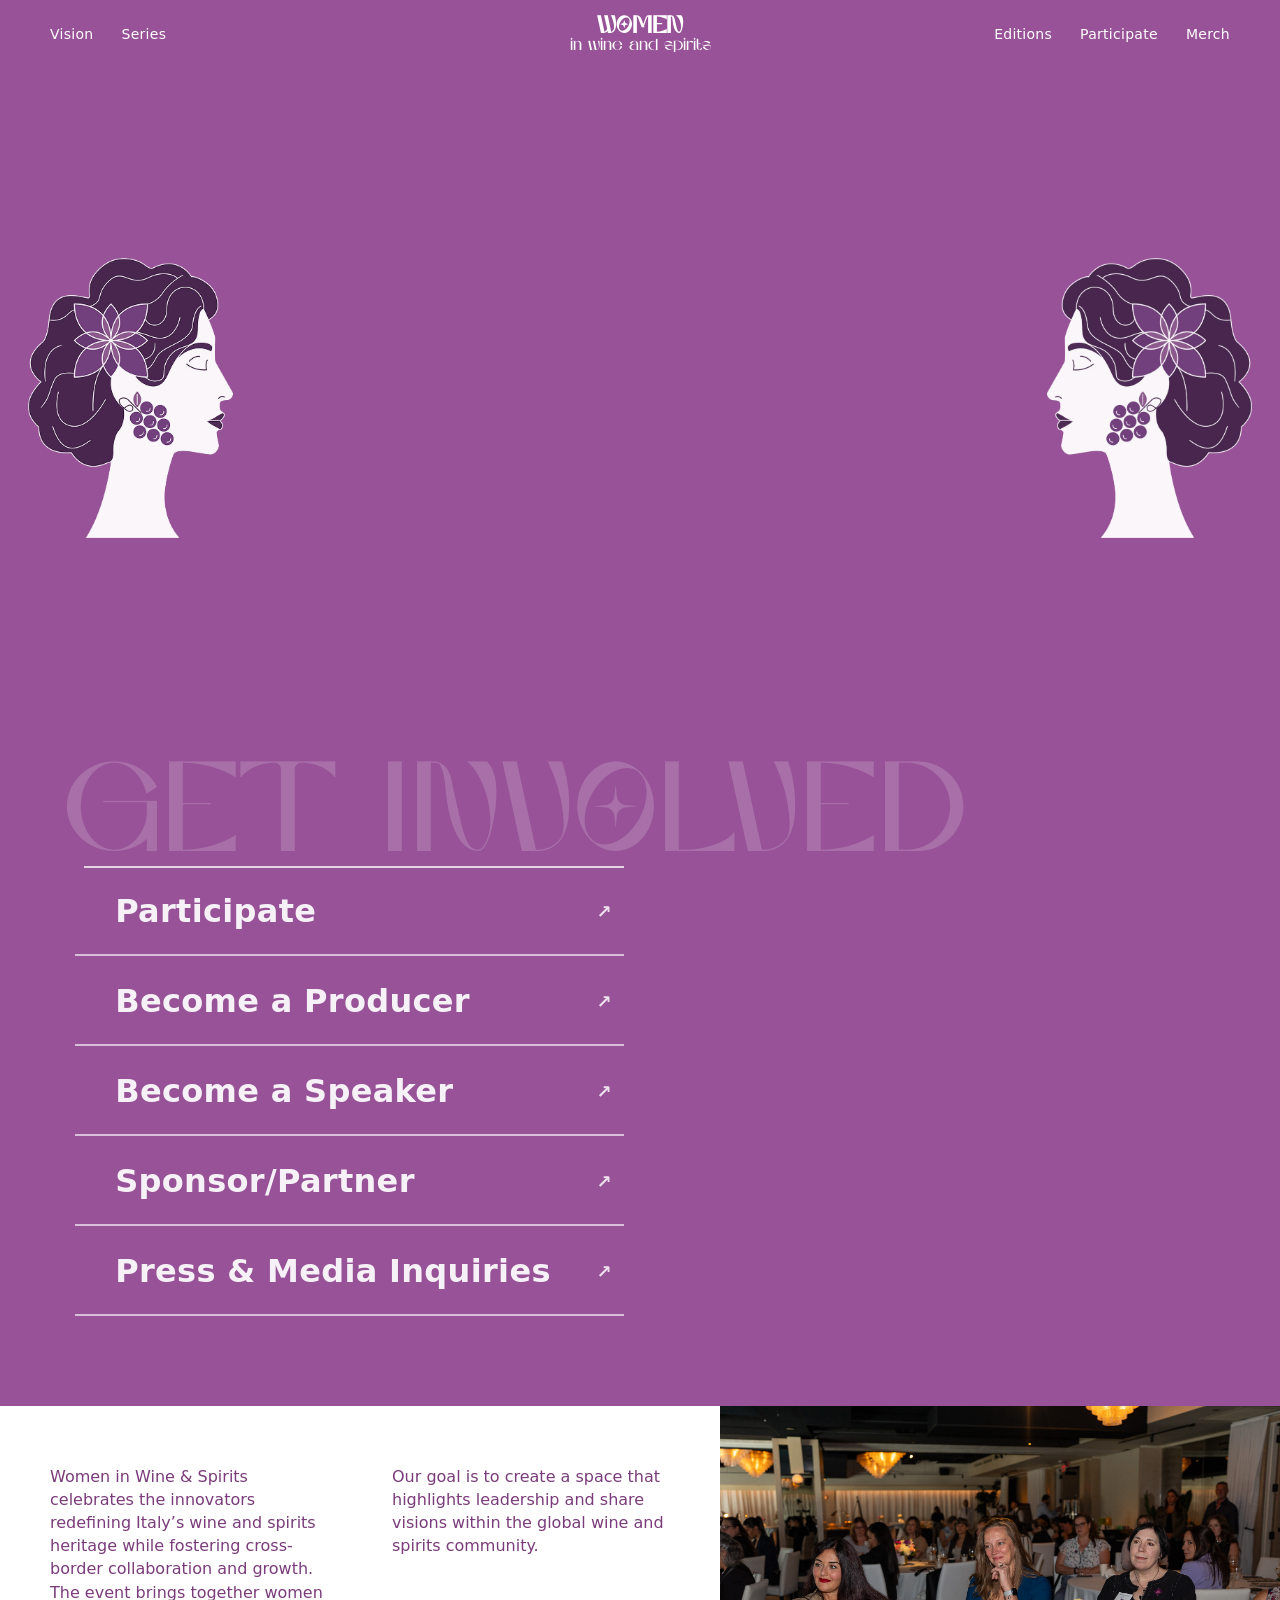
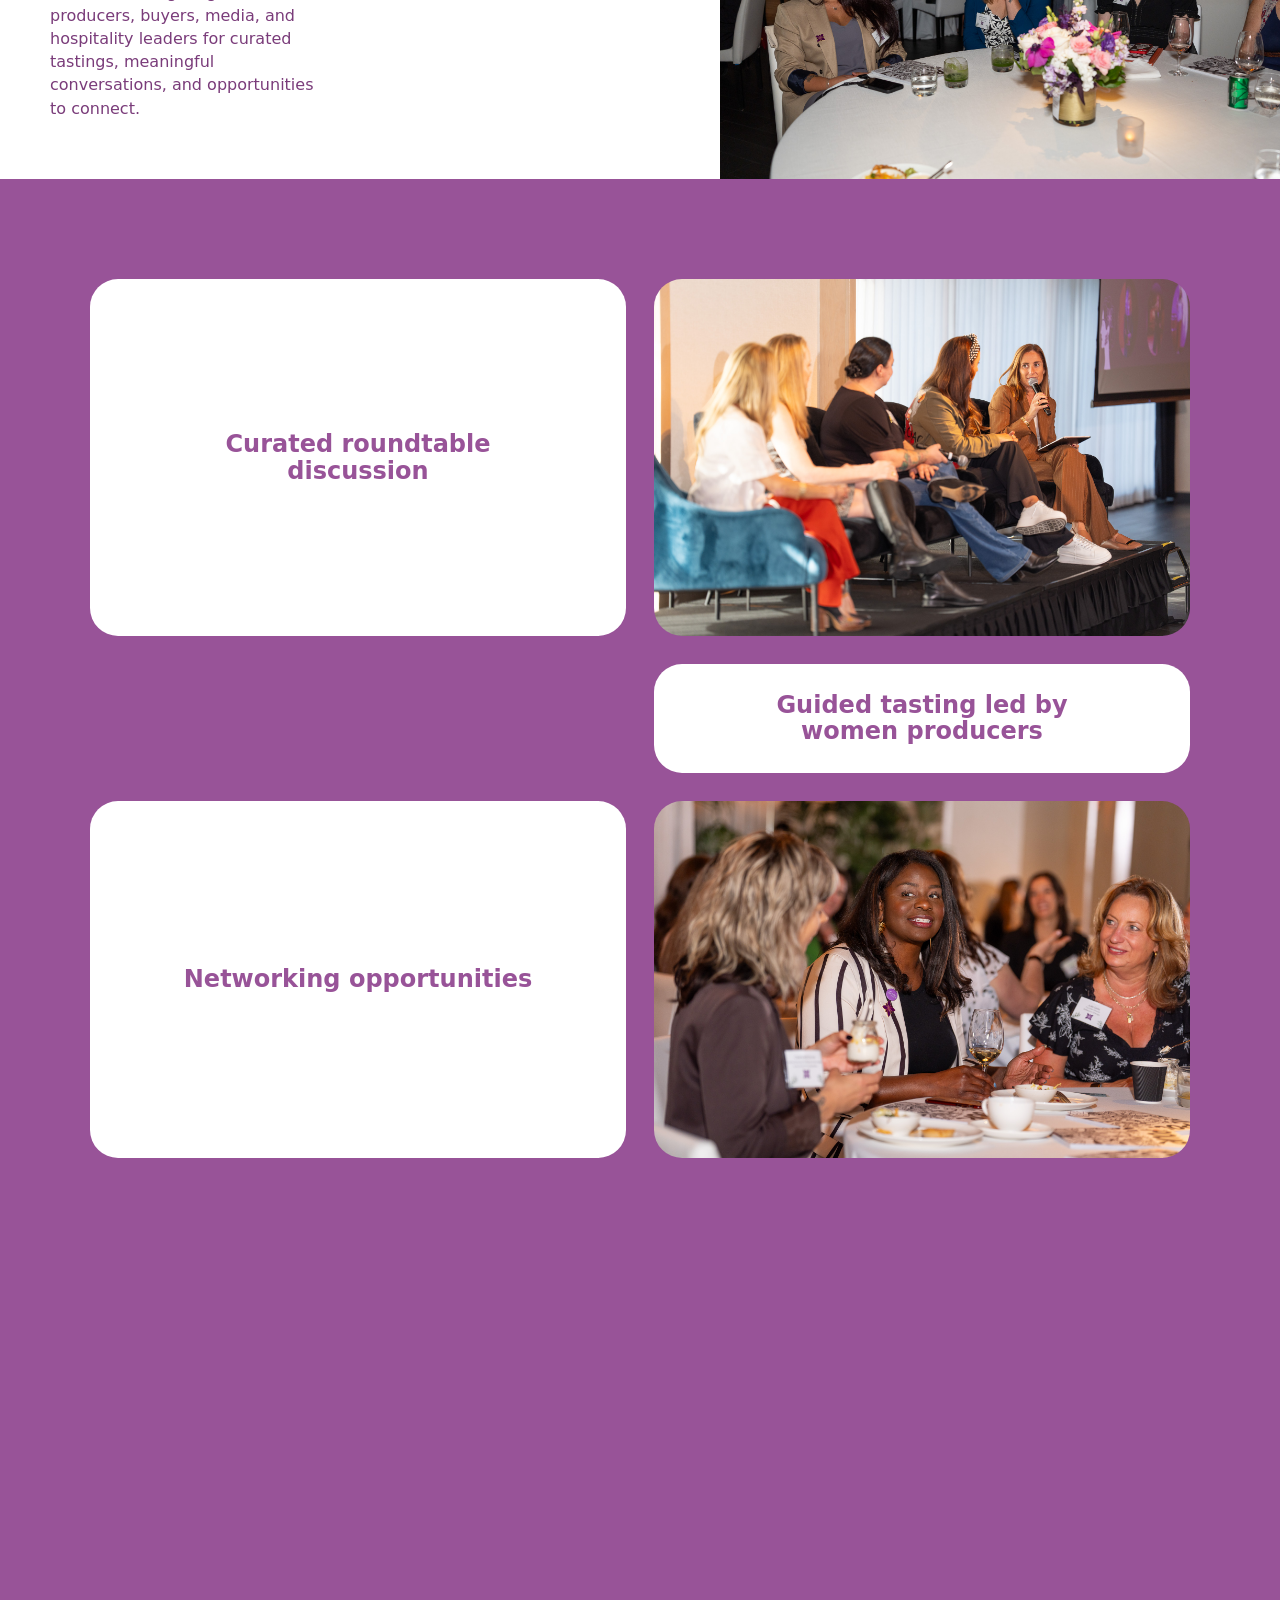
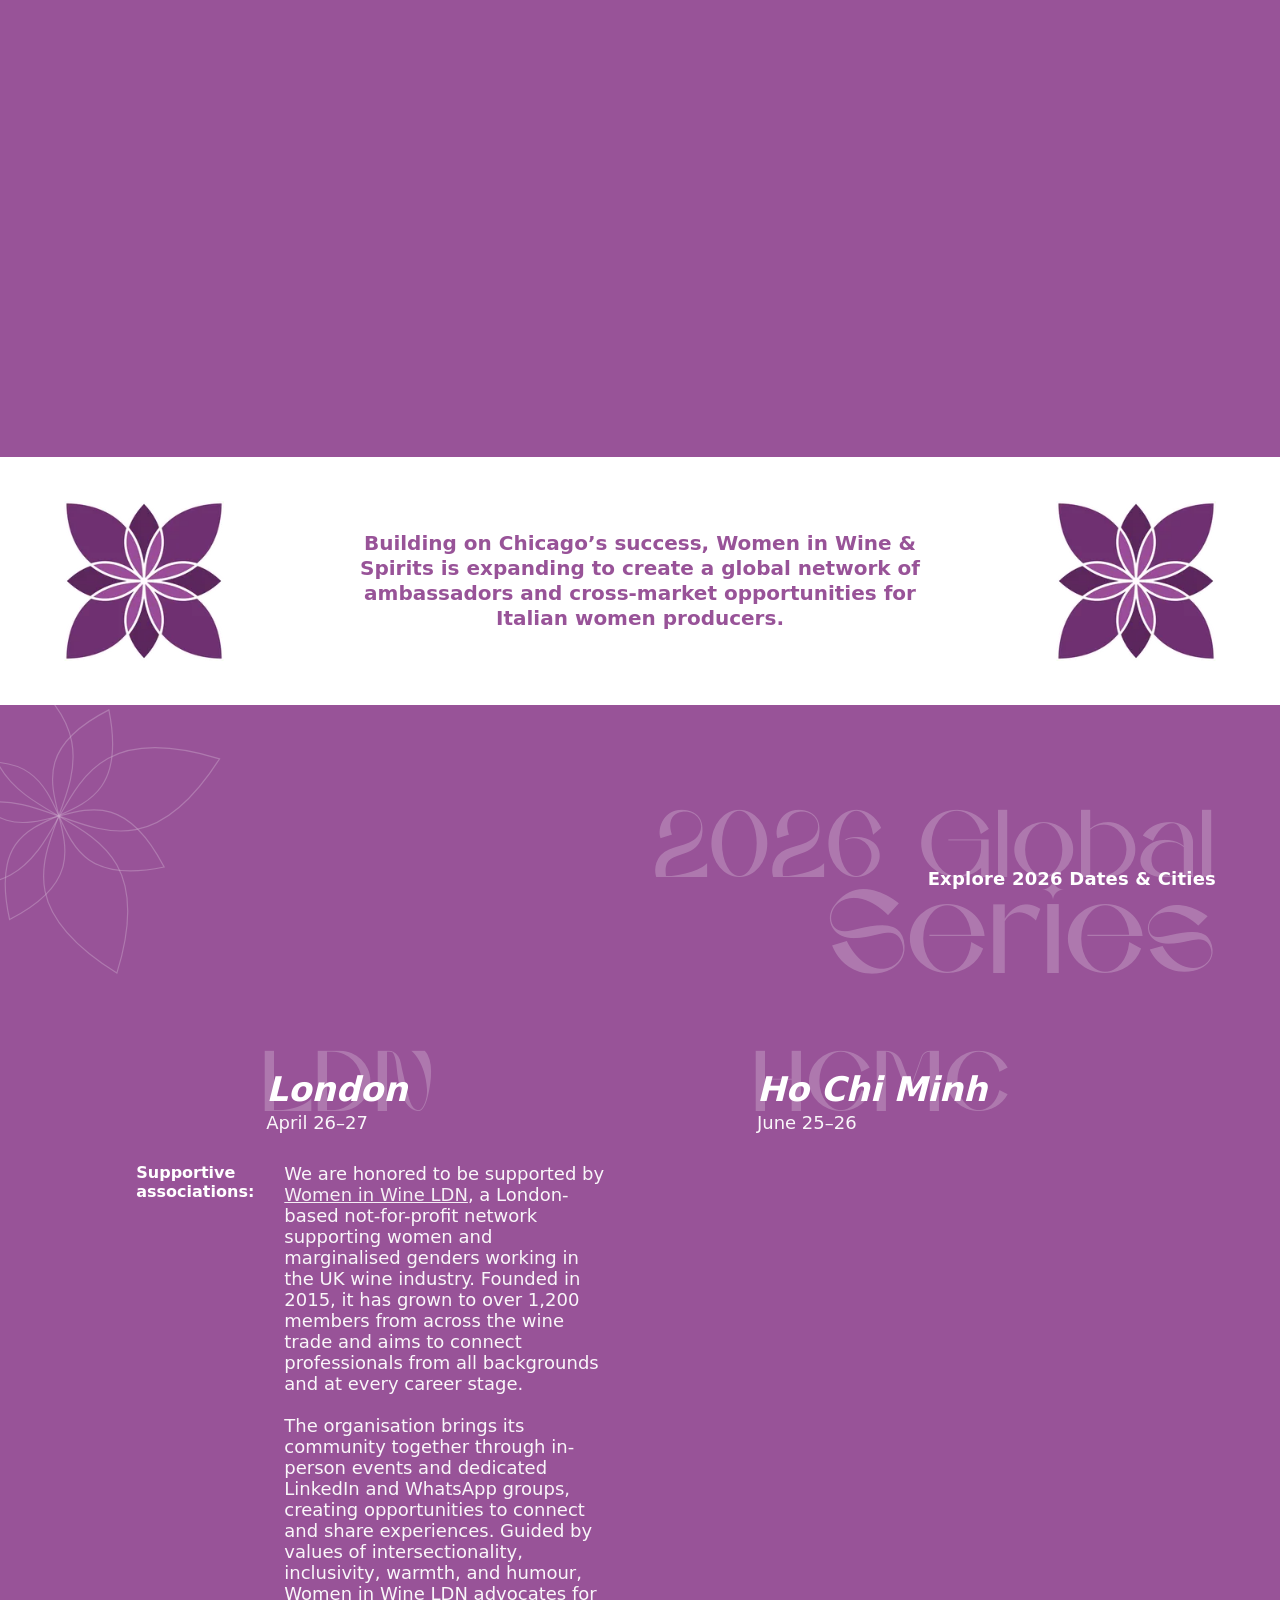
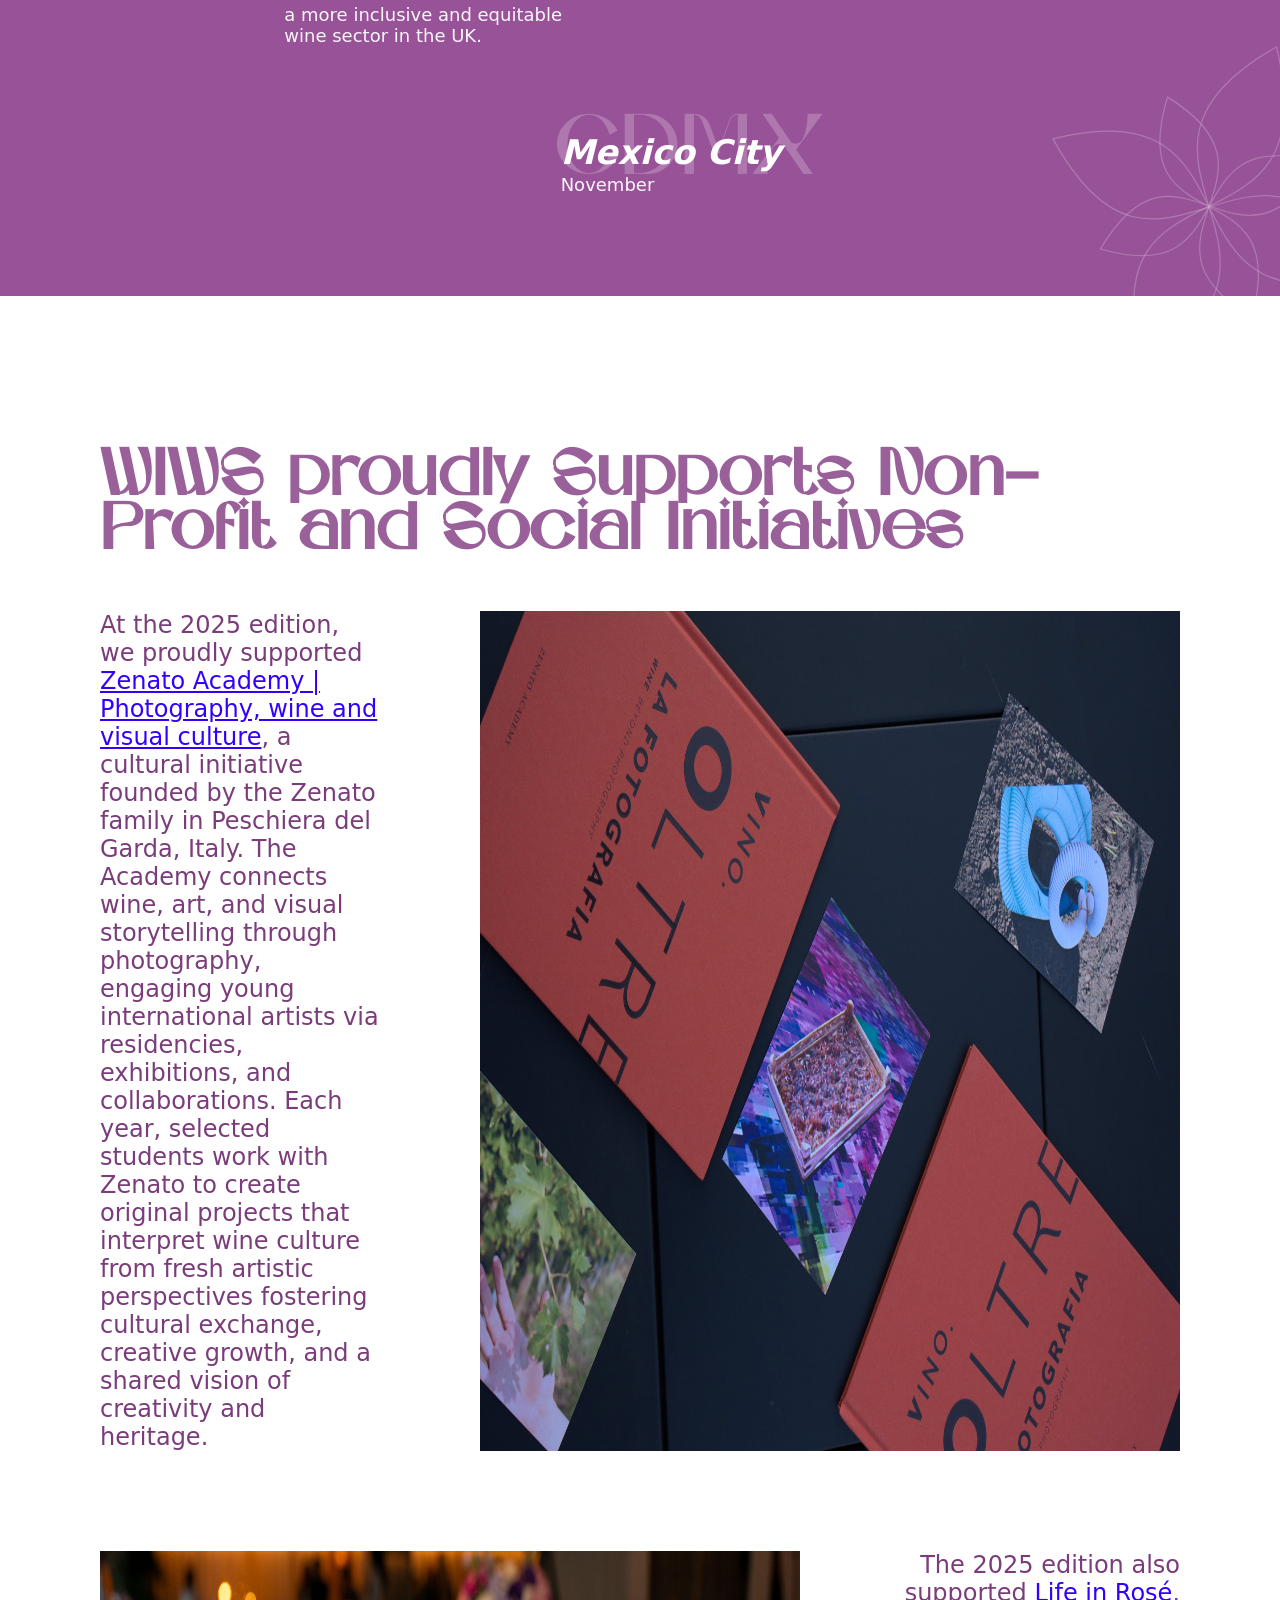
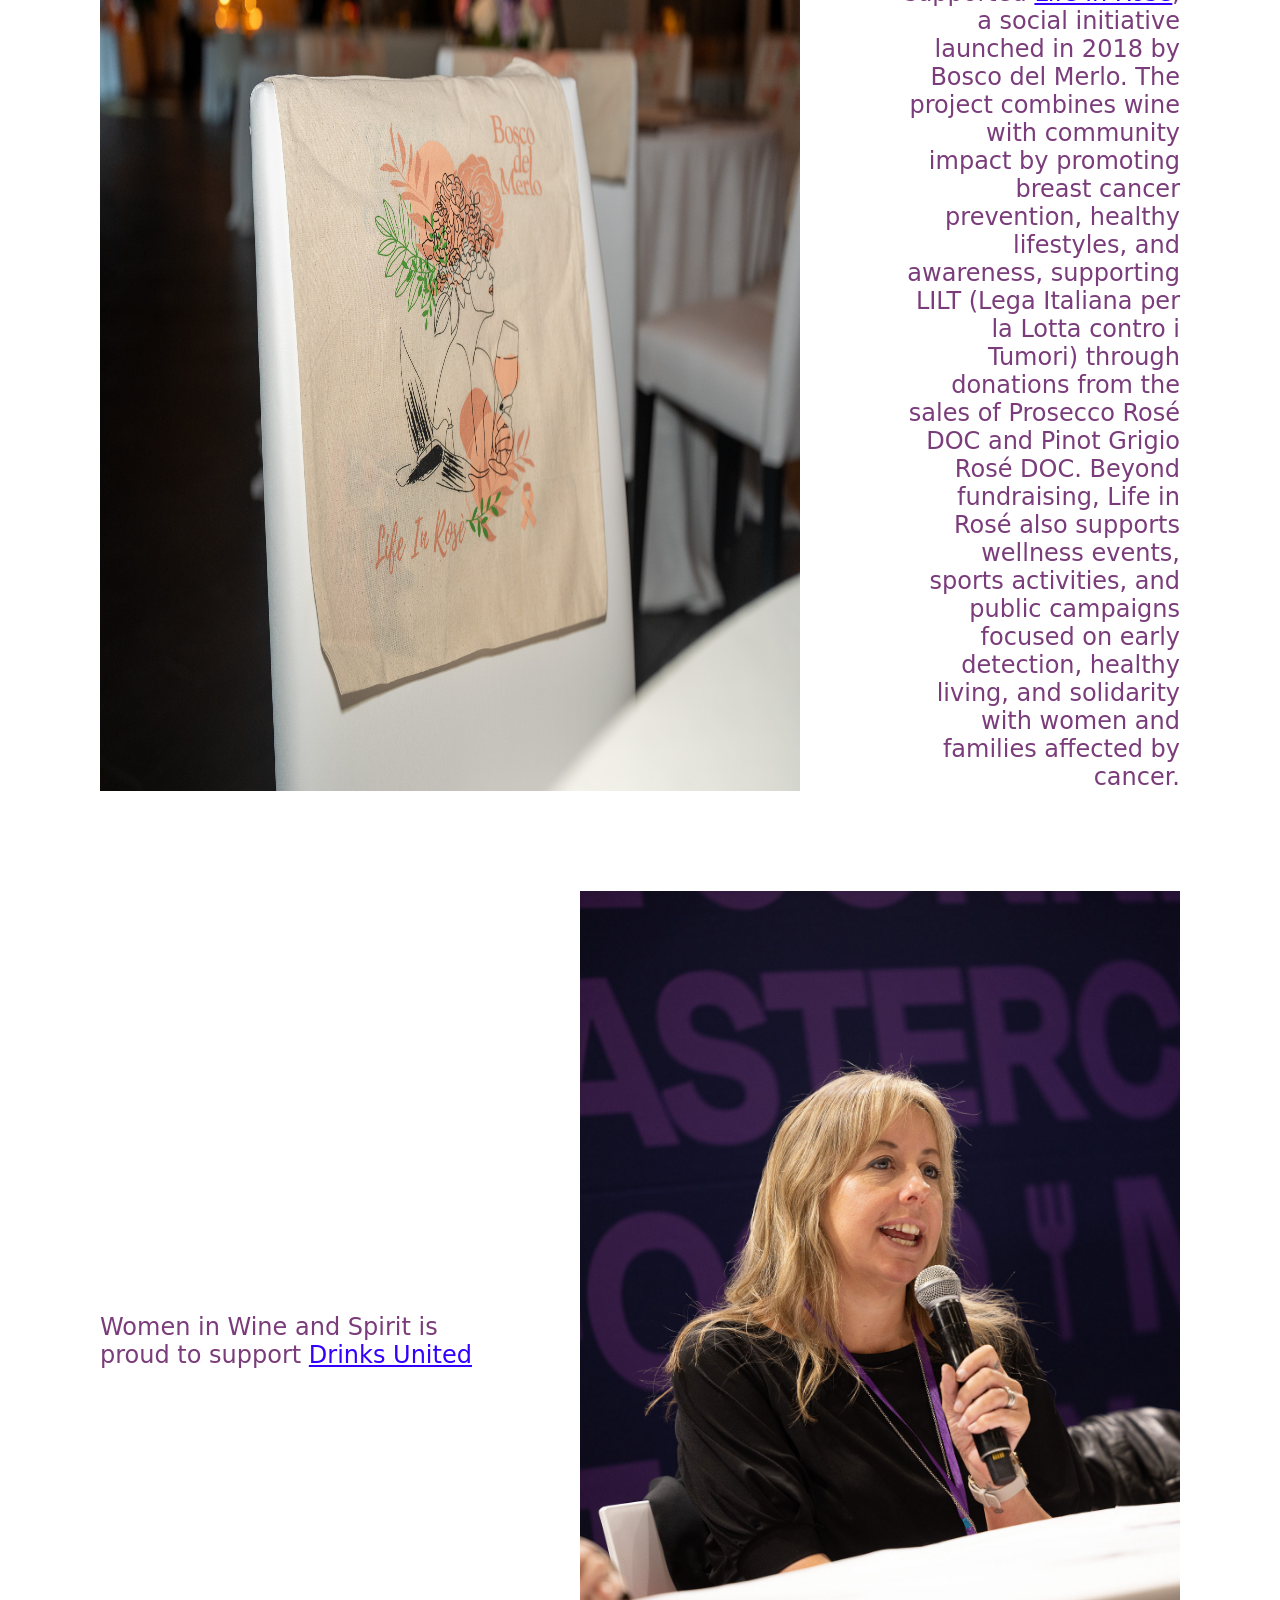
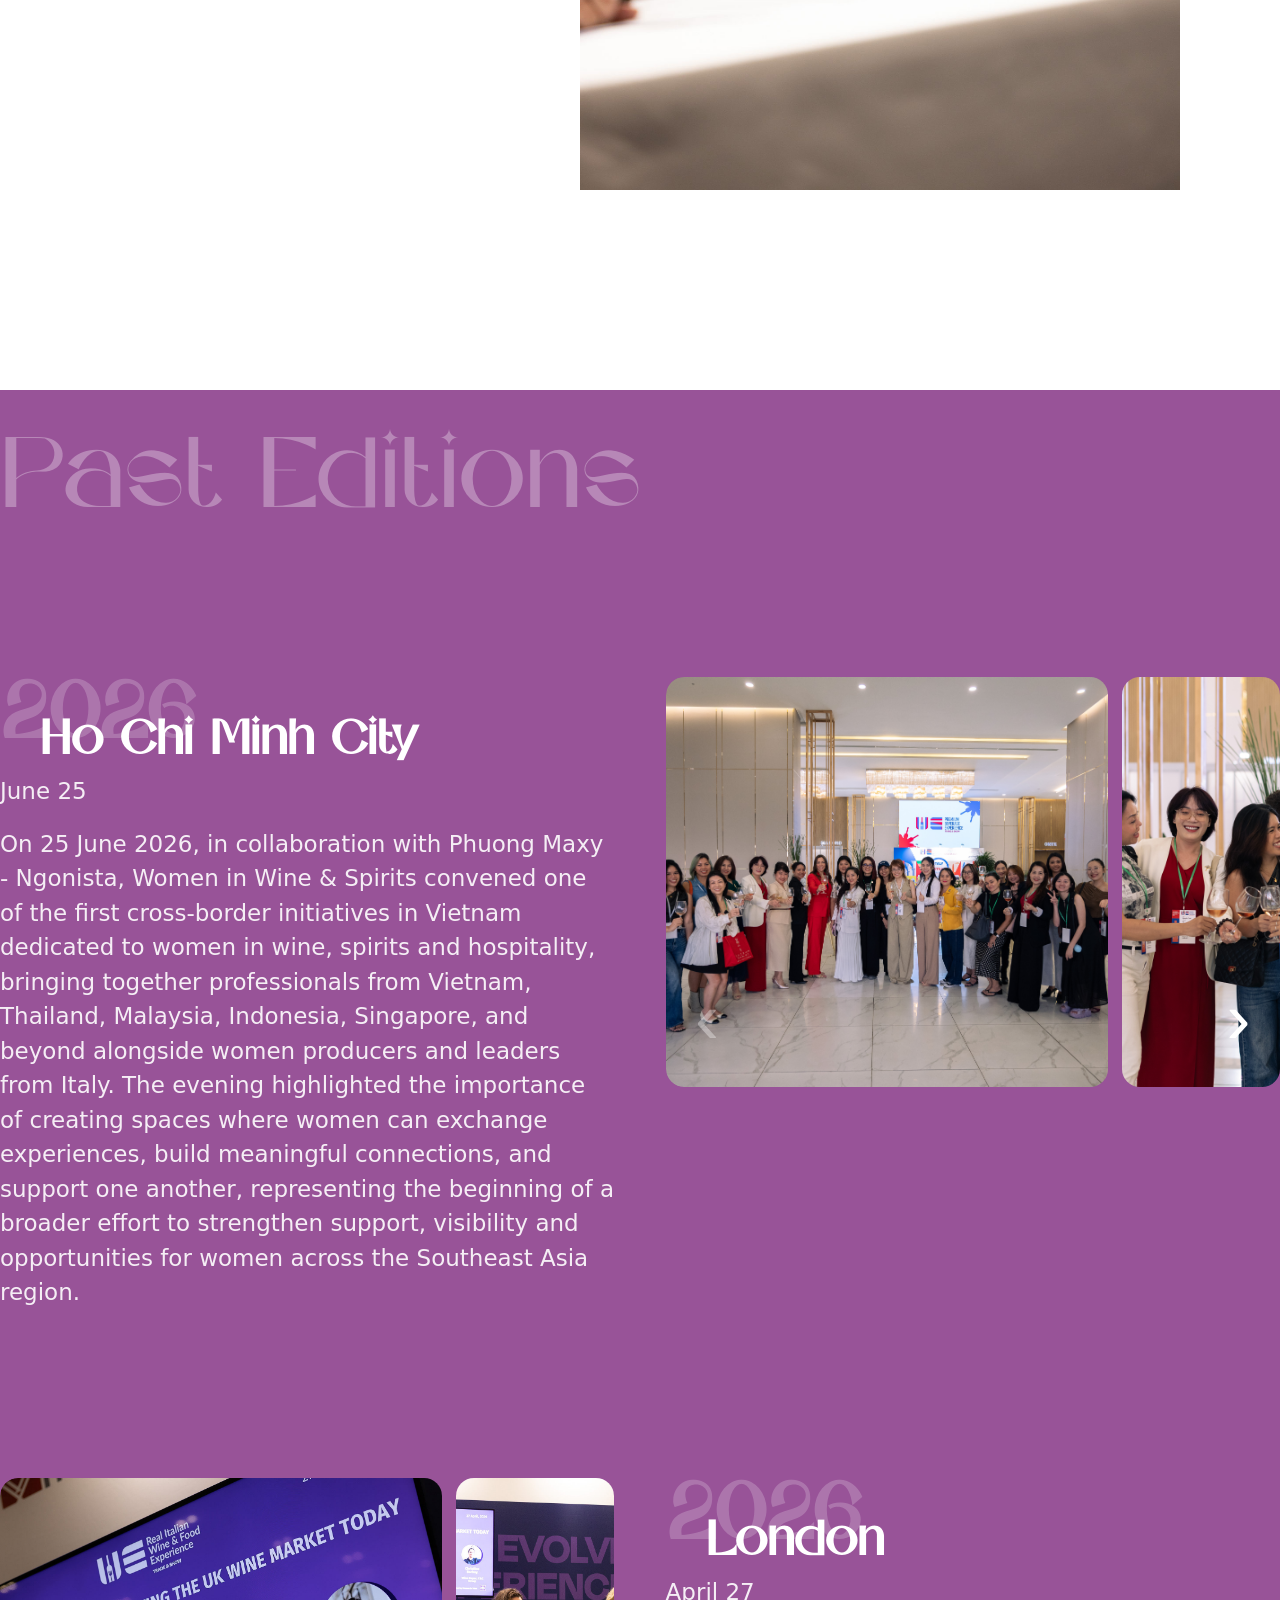
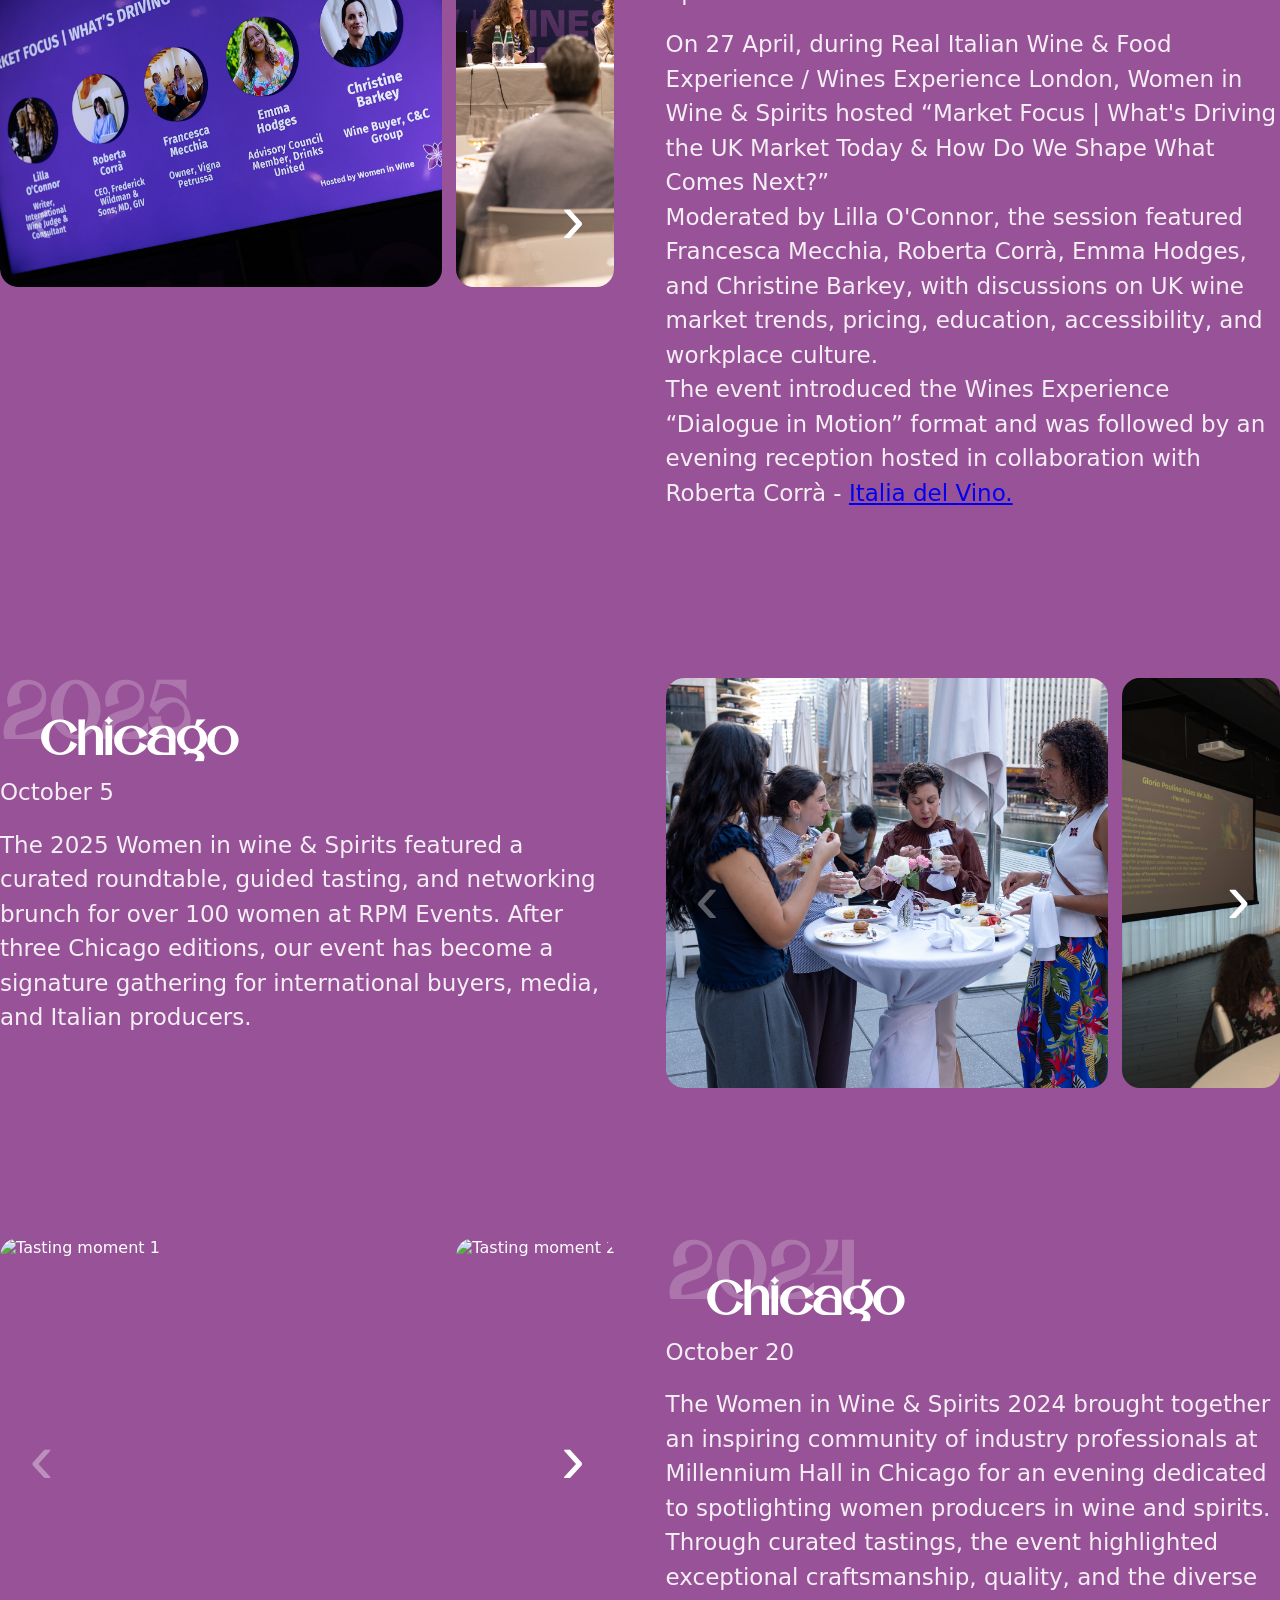
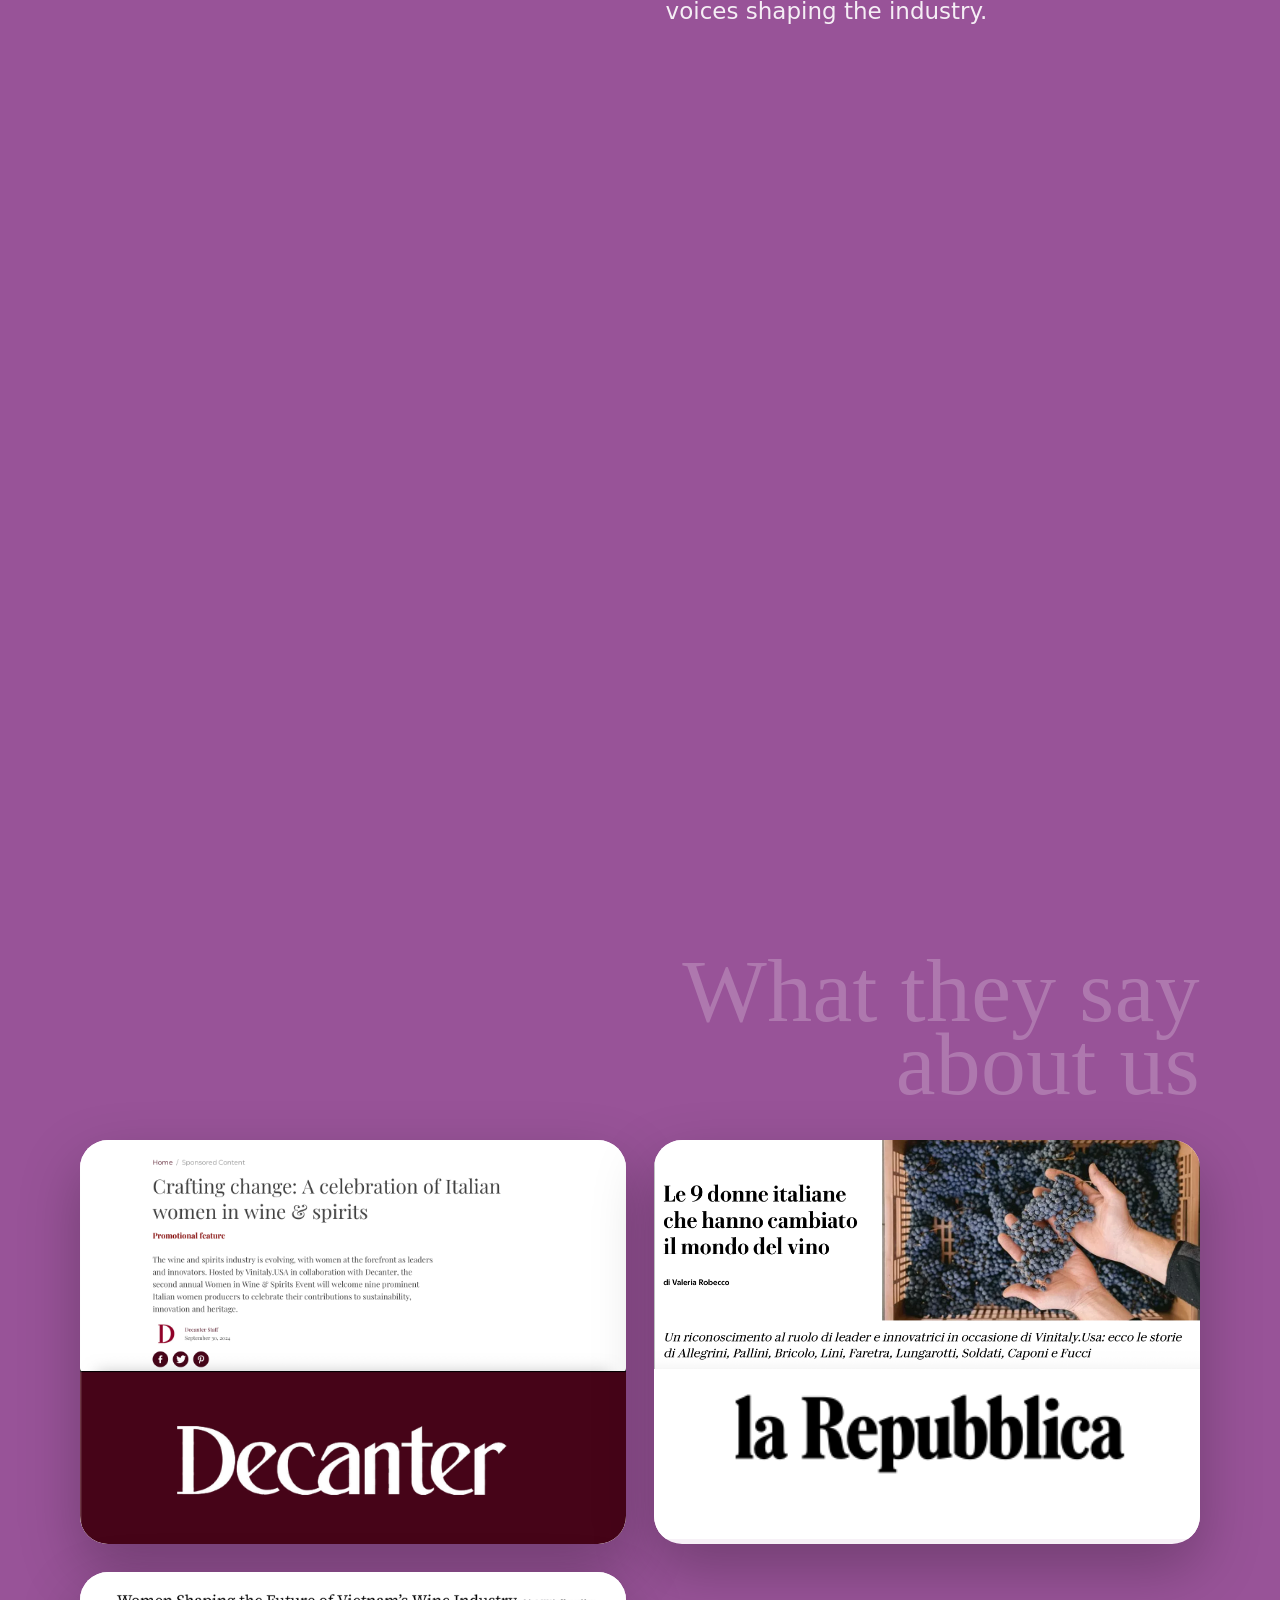
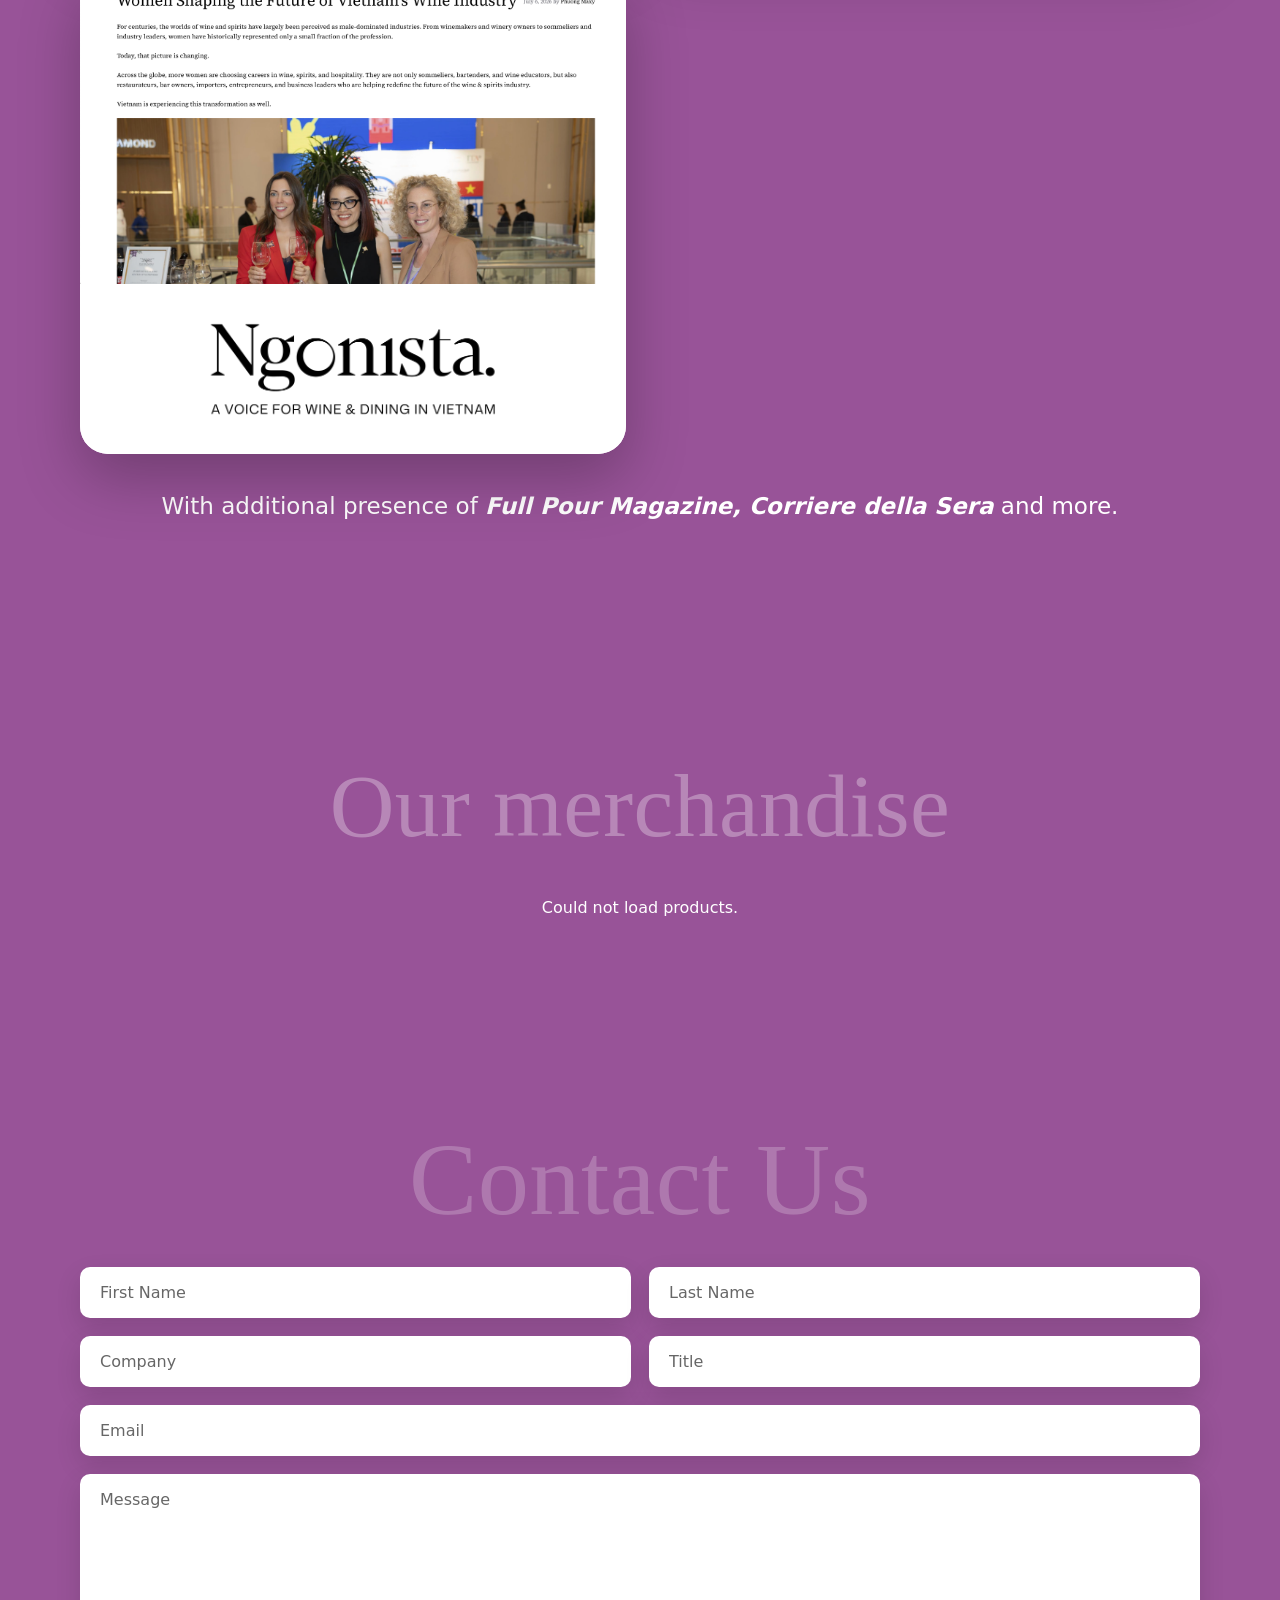
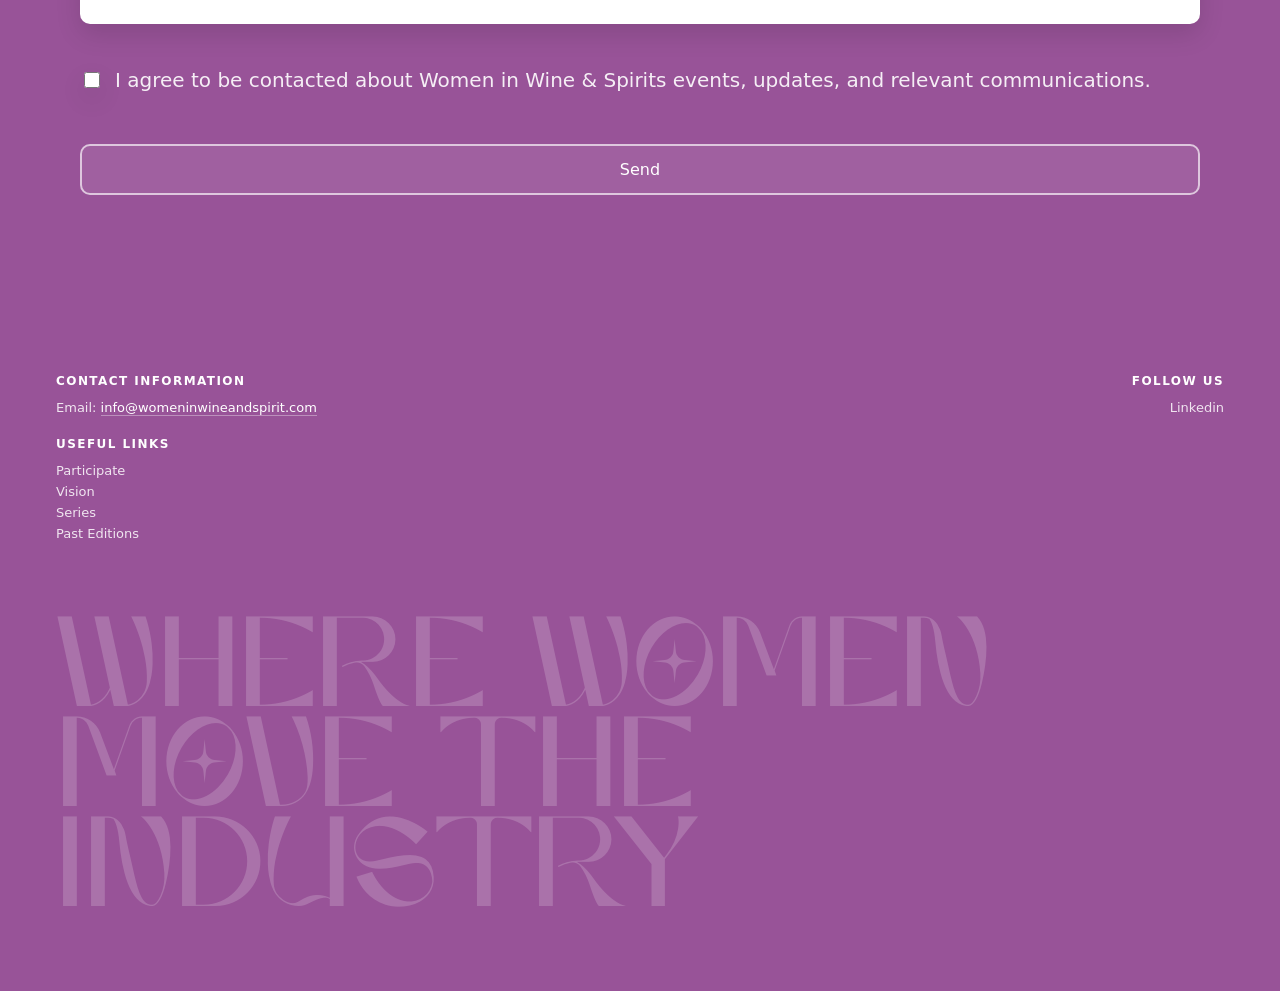
==== commit 388f3ce3: "Added LinkedIn, updated attendance numbers and the producers list, added Drinks United to the nonpro" ====
--- a/index.html
+++ b/index.html
@@ -265,11 +265,11 @@
   
     <div class="row" data-from="right">
       <img class="media slide" src="./assets/imgs/DSC09376.jpg" alt="">
-      <div class="card slide">550 women attendees<br>over the past 3 years</div>
+      <div class="card slide">600 women attendees<br>over the past 3 years</div>
     </div>
 
     <div class="row" data-from="left">
-      <div class="card slide">19 women producers<br><span class="featured-producers-desktop"> Marilisa Allegrini, Micaela Pallini, Nadia Zenato, Chiara Lungarotti, Marina Cvetic, Roberta Bricolo, Alicia Lini, Giovanna Caponi, Filomena Iacobucci, Chiara Abbona, Francesca Paladin, Maria Faretra, Natalie Oliveros, Annamaria Sorricchio di Valforte, Elena Fucci, Chiara Soldati, Francesca Mecchia and Francesca Bardelli Nonino</span></div>
+      <div class="card slide">22 women producers<br><span class="featured-producers-desktop"> Marilisa Allegrini, Micaela Pallini, Nadia Zenato, Chiara Lungarotti, Marina Cvetić, Miriam Lee Masciarelli, Roberta Bricolo, Alicia Lini, Giovanna Caponi, Filomena Iacobucci, Chiara Abbona, Francesca Paladin, Maria Faretra, Natalie Oliveros, Annamaria Sorricchio di Valforte, Elena Fucci, Chiara Soldati, Francesca Mecchia, Francesca Bardelli Nonino, and Barbara and Cecilia Paltrinieri</span></div>
       <img class="media slide" src="./assets/imgs/Women_Producers_2024.jpeg" alt="">
     </div>
   
@@ -349,21 +349,30 @@
 
         <section class="npo-banner">
           <div class="npo-title">
-            <h1>WIWS proudly Supports Non-Profit Initiatives</h1>
-          </div>
-          <div class="zenato-academy">
+            <h1> WIWS proudly Supports Non-Profit and Social Initiatives</h1>
+          </div>
+          <div class="npo zenato-academy">
             <div class="zenato-description">
               <span>
-              At the 2025 edition, we proudly supported <a href="https://www.zenato.it/en/zenato-academy/" class="zenato-link">Zenato Academy | Photography, wine and visual culture</a>, a cultural initiative founded by the Zenato family in Peschiera del Garda, Italy. The Academy connects wine, art, and visual storytelling through photography, engaging young international artists via residencies, exhibitions, and collaborations. Each year, selected students work with Zenato to create original projects that interpret wine culture from fresh artistic perspectives fostering cultural exchange, creative growth, and a shared vision of creativity and heritage. </span>
+              At the 2025 edition, we proudly supported <a href="https://www.zenato.it/en/zenato-academy/" class="npo-link">Zenato Academy | Photography, wine and visual culture</a>, a cultural initiative founded by the Zenato family in Peschiera del Garda, Italy. The Academy connects wine, art, and visual storytelling through photography, engaging young international artists via residencies, exhibitions, and collaborations. Each year, selected students work with Zenato to create original projects that interpret wine culture from fresh artistic perspectives fostering cultural exchange, creative growth, and a shared vision of creativity and heritage. </span>
             </div>
             <img src="./assets/imgs/zenato.png" class="zenato-img">
           </div>
-          <div class="life-in-rose">
+          <div class="npo life-in-rose">
             <img src="./assets/imgs/DSC09224.jpg" class="life-in-rose-img">
             <div class="life-in-rose-description">
               <span>
-              The 2025 edition also supported  <a href="https://en.boscodelmerlo.it/life-in-rose" class="lir-link">Life in Rosé</a>, a social initiative launched in 2018 by Bosco del Merlo. The project combines wine with community impact by promoting breast cancer prevention, healthy lifestyles, and awareness, supporting LILT (Lega Italiana per la Lotta contro i Tumori) through donations from the sales of Prosecco Rosé DOC and Pinot Grigio Rosé DOC. Beyond fundraising, Life in Rosé also supports wellness events, sports activities, and public campaigns focused on early detection, healthy living, and solidarity with women and families affected by cancer.  
+              The 2025 edition also supported  <a href="https://en.boscodelmerlo.it/life-in-rose" class="npo-link">Life in Rosé</a>, a social initiative launched in 2018 by Bosco del Merlo. The project combines wine with community impact by promoting breast cancer prevention, healthy lifestyles, and awareness, supporting LILT (Lega Italiana per la Lotta contro i Tumori) through donations from the sales of Prosecco Rosé DOC and Pinot Grigio Rosé DOC. Beyond fundraising, Life in Rosé also supports wellness events, sports activities, and public campaigns focused on early detection, healthy living, and solidarity with women and families affected by cancer.  
             </span>
+            </div>
+          </div>
+          <div class=" npo drinks-united">
+            <div class="drinks-united-description">
+              <span>
+              Women in Wine and Spirit is proud to support <a href="https://www.drinksunited.co.uk" class="npo-link">Drinks United</a></span>
+            </div>
+            <div class="drinks-united-img-container">
+              <img src="./assets/imgs/_Z3A9549.jpg" class="drinks-united-img">
             </div>
           </div>
 
@@ -373,6 +382,58 @@
         <div class="pe-title" id="past-editions">
           Past Editions
         </div>
+
+        <div class="hc-wrap">
+          <!-- LEFT SIDE: your content -->
+          <div class="hc-left">
+            <h2 class="hc-title">2026</h2>
+            <h2 class="hc-place">Ho Chi Minh City</h2>
+            <p class="hc-copy" >June 25</p>
+            <p class="hc-copy">
+              On 25 June 2026, in collaboration with Phuong Maxy - Ngonista, Women in Wine & Spirits convened one of the first cross-border initiatives in Vietnam dedicated to women in wine, spirits and hospitality, bringing together professionals from Vietnam, Thailand, Malaysia, Indonesia, Singapore, and beyond alongside women producers and leaders from Italy.
+
+              The evening highlighted the importance of creating spaces where women can exchange experiences, build meaningful connections, and support one another, representing the beginning of a broader effort to strengthen support, visibility and opportunities for women across the Southeast Asia region.
+            </p>
+          </div>
+      
+          <!-- RIGHT SIDE: scrollable image carousel -->
+          <div class="hc-right">
+            <div class="hc-controls" aria-label="Carousel controls">
+              <button class="hc-btn" type="button" data-hc-prev aria-label="Previous">‹</button>
+              <button class="hc-btn" type="button" data-hc-next aria-label="Next">›</button>
+            </div>
+      
+            <div class="hc-viewport" data-hc-viewport tabindex="0" aria-label="Carousel images">
+              <div class="hc-track" data-hc-track>
+                <figure class="hc-item">
+                  <img src="./assets/imgs/HCMC/T_CM0990.jpg" alt="">
+                </figure>
+                <figure class="hc-item">
+                  <img src="./assets/imgs/HCMC/TCM00856.jpg" alt="">
+                </figure>
+                <figure class="hc-item">
+                  <img src="./assets/imgs/HCMC/T_CM0974.jpg" alt="">
+                </figure>
+                <figure class="hc-item">
+                  <img src="./assets/imgs/HCMC/T_CM0945.jpg" alt="">
+                </figure>
+                <figure class="hc-item">
+                  <img src="./assets/imgs/HCMC/TCM00790.jpg" alt="">
+                </figure>
+                <figure class="hc-item">
+                  <img src="./assets/imgs/HCMC/TCM00736.jpg" alt="">
+                </figure>
+                <figure class="hc-item">
+                  <img src="./assets/imgs/HCMC/TCM00783.jpg" alt="">
+                </figure>
+                <figure class="hc-item">
+                  <img src="./assets/imgs/HCMC/TCM00845.jpg" alt="">
+                </figure>
+              </div>
+            </div>
+          </div>
+        </div>
+
 
         <div class="hc-wrap is-reversed">
           <!-- LEFT SIDE: your content -->
@@ -498,6 +559,43 @@
               </div>
             </div>
           </div>
+
+          <!-- <div class="hc-wrap">
+            <div class="hc-left">
+              <h2 class="hc-title">2023</h2>
+              <h2 class="hc-place">Chicago</h2>
+              <p class="hc-copy" >October 22</p>
+              <p class="hc-copy">
+                Women in Wine by International Wine Expo welcomed guests to Millennium Hall in Chicago for a lively reception celebrating seven Italian and local wine and liqueur brands owned, produced, or led by women. The evening combined tastings with food stations by Vandalay Brands, remarks from industry leaders, and a special book signing with Shelley Lindgren, author of Italian Wine.
+              </p>
+            </div>
+        
+            <div class="hc-right">
+              <div class="hc-controls" aria-label="Carousel controls">
+                <button class="hc-btn" type="button" data-hc-prev aria-label="Previous">‹</button>
+                <button class="hc-btn" type="button" data-hc-next aria-label="Next">›</button>
+              </div>
+        
+              <div class="hc-viewport" data-hc-viewport tabindex="0" aria-label="Carousel images">
+                <div class="hc-track" data-hc-track>
+                  <figure class="hc-item">
+                    <img src="./assets/imgs/DSC09345.jpg" alt="Tasting moment 2">
+                  </figure>
+                  <figure class="hc-item">
+                    <img src="./assets/imgs/roundtable1.png" alt="Tasting moment 3">
+                  </figure>
+                  <figure class="hc-item">
+                    <img src="./assets/imgs/roundtable2.png" alt="Tasting moment 4">
+                  </figure>
+                  <figure class="hc-item">
+                    <img src="./assets/imgs/DSC09590.jpg" alt="Tasting moment 5">
+                  </figure>
+                </div>
+              </div>
+            </div>
+          </div> -->
+
+
         </div>
         <div class="video-container">
           <video
@@ -565,6 +663,28 @@
           />
         </div>
       </a>
+
+      <!-- Card 3 -->
+      <a
+        class="press-card"
+        href="https://ngonista.com/en/women-shaping-the-future-of-vietnams-wine-industry/"
+        target="_blank"
+        rel="noopener"
+      >
+        <div class="press-card-media">
+          <img
+            src="./assets/imgs/ngonistaArticleSnippet.png"
+            alt="Ngonista article screenshot"
+            loading="lazy"
+          />
+        </div>
+        <div class="press-card-logo" style="display:flex; align-items:center;">
+          <img
+            src="./assets/imgs/ngonistaLogo.png"
+            alt="Ngonista logo" style="width: 300px;"
+          />
+        </div>
+      </a>
     </div>
 
     <p class="press-note">
@@ -659,9 +779,7 @@
       <div class="footer-col footer-col--right">
         <h3 class="footer-title">FOLLOW US</h3>
         <nav class="footer-links footer-links--right" aria-label="Social links">
-          <a href="https://instagram.com/" target="_blank" rel="noopener">Instagram</a>
-          <a href="https://facebook.com/" target="_blank" rel="noopener">Facebook</a>
-          <a href="https://linkedin.com/" target="_blank" rel="noopener">Linkedin</a>
+          <a href="https://www.linkedin.com/company/womeninwineandspirits/about" target="_blank" rel="noopener">Linkedin</a>
         </nav>
       </div>
     </div>
--- a/styles.css
+++ b/styles.css
@@ -312,7 +312,7 @@
 .footer-col--right{
   justify-self: end;
   text-align: right;
-  display: none;
+  /* display: none; */
 }
 
 .footer-title{
@@ -1928,6 +1928,10 @@
 .zenato-academy{
   display: flex; 
   flex-direction: row;
+  /* margin-bottom: 100px; */
+}
+
+.npo{
   margin-bottom: 100px;
 }
 
@@ -1948,7 +1952,7 @@
   width: 700px;
 }
 
-.zenato-link{
+.npo-link{
   text-decoration: underline;
   color: #3300ff;
 }
@@ -1958,6 +1962,36 @@
   display: none;                
   position: relative;
   z-index: 9999;
+}
+
+.drinks-united{
+  display: flex; 
+  flex-direction: row;
+  /* margin-bottom: 100px; */
+}
+
+.drinks-united-description{
+  display: flex;
+  flex-grow: 1;
+  font-size: 24px;
+  margin-right: 100px;
+  align-items: center;
+  /* justify-content: center; */
+} 
+
+.drinks-united-description span{
+  font-size: 24px;
+}
+
+.drinks-united-img{
+  width: 600px;
+  height: auto;
+}
+
+.drinks-united-img-container{
+  display: flex;
+  align-items: center;
+  justify-content: center;
 }
 
 .nav-burger span{
@@ -2342,21 +2376,11 @@
   
 
   @media (max-width: 768px){
-    /* :root{ 
-      --navH: 64px; 
-      --homeScaleStart: 0.50;
-      --homeScaleEnd:   0.10;
-      --homeScale: 0.100;
-    } */
-
 
     .nav-left, .nav-right{
       display: none;
     }
-
-    /* .mobile-menu{ display: none !important; } */
-
-
+  
     .nav-burger{
       display: flex;
       flex-direction: column;
@@ -2370,24 +2394,23 @@
       -webkit-tap-highlight-color: transparent;
     }
   
-    /* If you switched .nav-inner to grid earlier, this helps place burger */
-    .nav-inner{
-      grid-template-columns: 1fr auto auto; 
-    }
-
     .nav-inner{
       gap: 0px; 
       display: flex;
       justify-content: space-between;
-      /* grid-template-columns: 1fr auto 1fr; */
-      /* grid-template-columns: 100px 1fr 100px; */
       align-items: center;
       padding: 10px;
       padding-inline: 15px;
     }
-    .nav-home-big{ font-size: 10px; }
-    .nav-home-sub{ font-size: 14px; }
-
+  
+    .nav-home-big{ 
+      font-size: 10px; 
+    }
+  
+    .nav-home-sub{ 
+      font-size: 14px; 
+    }
+  
     .gs-cities{
       transform: translateY(0);
       padding-top: 100px;
@@ -2402,7 +2425,7 @@
       transform: translateX(0);
       gap: 15px;
     }
-
+  
     .hero-frame{
       display: flex;
       flex-direction: row;
@@ -2410,70 +2433,65 @@
       justify-content: space-around;
       margin-top: 0px;
       margin-bottom: 100px;
-      /* transform: translateY(100px); */
       padding-top: 100px;
     }
-
+  
     .hero-frame .vid{
       z-index: 1;    
       width: 100%;
       height: 200%;
-      /* display: block; */
-    
       object-fit: cover;
-    
-      border-radius: 28px;
       border-radius: 0;
     }
-
+  
     .grow-video{      
       background: var(--navBg);
     }
-
+  
     .nav-home{
       width: max-content;
       max-width: 100vw;
-      top:0px;
+      top: 0px;
       z-index: 1;
     }
-
-    html, body { overflow-x: clip; }
-
-
+  
+    html, body { 
+      overflow-x: clip; 
+    }
+  
     .get-involved .gi-left{
       position: relative;
     }
-
+  
     .get-involved .gi-text,
     .get-involved .gi-involved{
-      display:block;
+      display: block;
       font-size: clamp(80px, 10vw, 240px);
     }
-
+  
     .wiws-wrap{
       margin: 0 auto;
       display: flex;
-      flex-direction:column;
+      flex-direction: column;
       align-items: center;
       justify-content: center;
       background: #ffffff;
       font-size: 1.25vw;
     }
-
-
+  
     .npo-banner{
       padding: 50px;
     }
-
+  
     .npo-title h1{
       font-size: 32px;
     }
-
+  
     .zenato-academy{
       margin-top: 45px;
       flex-direction: column;
     }
-
+  
     .zenato-description{
       display: flex;
       font-size: 18px;
@@ -2482,89 +2500,191 @@
       justify-content: center;
       margin-bottom: 30px;
     } 
-
+  
     .zenato-description span{
       font-size: 18px;
     }
-
+  
     .zenato-img{
       flex-grow: 1;
       width: 100%;
-
-    }
-
+    }
+  
     .zenato-link{
       text-decoration: underline;
       color: #3300ff;
     }
-
-
+  
     .life-in-rose{
       flex-direction: column-reverse;
     }
-
+  
     .life-in-rose-description{
       margin-left: 0px;
       text-align: left;
       margin-bottom: 30px;
       font-size: 18px;
     }
-
+  
     .life-in-rose-img{
       width: 100%;
     }
-
+  
     .lir-link{
       text-decoration: underline;
       color: #3300ff;
     }
-
+  
+    /* =========================
+       HALF CAROUSELS — MOBILE FIX
+       ========================= */
+  
     .half-carousel{
-      margin-inline: 40px;
+      margin-inline: 26px;
       margin-block: 40px;
     }
-
-    .hc-wrap{
-      grid-template-columns: 1fr;
+  
+    .hc-wrap,
+    .hc-wrap.is-reversed{
+      display: flex;
+      flex-direction: column;
       gap: 18px;
-      align-items: start;
-    }
-
+      padding-top: 70px;
+      align-items: stretch;
+    }
+  
+    .hc-wrap.is-reversed .hc-left,
+    .hc-wrap.is-reversed .hc-right{
+      grid-column: auto !important;
+      grid-row: auto !important;
+    }
+  
+    .hc-left{
+      order: 1;
+      width: 100%;
+    }
+  
+    .hc-right{
+      order: 2;
+      width: 100%;
+      position: relative;
+    }
+  
     .hc-title{
       margin: 0 0 10px;
-      /* font: 700 clamp(22px, 2.4vw, 40px) ui-sans-serif, system-ui, -apple-system, Segoe UI, Roboto, Arial, sans-serif; */
       color: #fff;
       font-family: "headerfont", ui-serif, Georgia, serif;
       opacity: 20%;
       font-size: 32px;
       position: absolute;
     }
-
+  
+    .hc-place{
+      margin: 0 0 10px;
+      color: #fff;
+      font-family: "headerfont", ui-serif, Georgia, serif;
+      opacity: 100%;
+      font-size: 40px;
+      margin-top: 22px;
+      margin-left: 28px;
+    }
+  
     .hc-copy{
       margin: 0 0 18px;
       color: rgba(255,255,255,.9);
-      font: 400 clamp(18px, 1.25vw, 16px)/1.5 ui-sans-serif, system-ui, -apple-system, Segoe UI, Roboto, Arial, sans-serif;
-      max-width: 50ch;
-    }
-
+      font: 400 18px/1.5 ui-sans-serif, system-ui, -apple-system, Segoe UI, Roboto, Arial, sans-serif;
+      max-width: none;
+    }
+  
+    .hc-viewport{
+      width: 100%;
+      overflow-x: auto;
+      overflow-y: hidden;
+      scroll-snap-type: x mandatory;
+      scroll-behavior: smooth;
+      -webkit-overflow-scrolling: touch;
+      scrollbar-width: none;
+      border-radius: 18px;
+    }
+  
+    .hc-viewport::-webkit-scrollbar{ 
+      display: none; 
+    }
+  
+    .hc-track{
+      display: grid;
+      grid-auto-flow: column;
+      grid-auto-columns: minmax(78%, 1fr);
+      gap: 14px;
+      padding: 0;
+    }
+  
     .hc-item{
       height: clamp(220px, 55vw, 420px);
-    }
+      margin: 0;
+      scroll-snap-align: start;
+      border-radius: 18px;
+      overflow: hidden;
+    }
+  
+    .hc-item img{
+      width: 100%;
+      height: 100%;
+      object-fit: cover;
+      display: block;
+    }
+  
     .hc-controls{
+      position: absolute;
       top: 8px;
+      left: 8px;
       right: 8px;
-    }
-
-    .contact-title{ text-align:left; }
-
-    .contact-title{
+      transform: none;
+      display: flex;
+      justify-content: space-between;
+      align-items: center;
+      z-index: 5;
+      pointer-events: none;
+    }
+  
+    .hc-btn{
+      pointer-events: auto;
+      width: 55px;
+      height: 55px;
+      border: none;
+      background: none;
+      color: #fff;
+      font-size: 72px;
+      cursor: pointer;
+      z-index: 6;
+    }
+  
+    .hc-btn:disabled{ 
+      opacity: .35; 
+      cursor: default; 
+      transform: none; 
+    }
+  
+    /* ========================= */
+  
+    .contact-title{ 
+      text-align: left; 
       font-size: 48px;
     }
-
-    .contact-form{ width: min(680px, 92vw); }
-    .contact-row{ grid-template-columns: 1fr; }
-    .contact-flower{ right:-180px; opacity:.4; }
-
+  
+    .contact-form{ 
+      width: min(680px, 92vw); 
+    }
+  
+    .contact-row{ 
+      grid-template-columns: 1fr; 
+    }
+  
+    .contact-flower{ 
+      right: -180px; 
+      opacity: .4; 
+    }
+  
     .video-container{
       display: flex;
       margin: 0px;
@@ -2578,7 +2698,7 @@
       width: 100%;
       height: auto;
     }
-
+  
     .press-title{
       margin: 0 0 clamp(26px, 4vw, 40px);
       text-align: right;
@@ -2589,23 +2709,21 @@
       color: var(--wm);
       font-size: 48px;
     }
-
+  
     .press-card-logo{
       min-height: 0px;
     }
-
+  
     .products-section{
       padding: 40px 20px;
     }
   
-    /* stack cards nicely */
     #products-container {
       flex-direction: column;
       align-items: center;
       gap: 20px;
     }
   
-    /* card fills most of screen */
     .stripe-product-card {
       width: 100%;
       max-width: 420px;
@@ -2615,28 +2733,23 @@
       padding: 16px;
     }
   
-    /* slightly shorter image */
     .stripe-product-image {
       max-height: 260px;
     }
   
-    /* title slightly smaller */
     .stripe-product-title {
       font-size: 18px;
     }
   
-    /* price */
     .stripe-product-price {
       font-size: 20px;
     }
   
-    /* description */
     .stripe-product-description {
       font-size: 13px;
       padding: 0 12px;
     }
   
-    /* button easier to tap */
     .stripe-product-button {
       width: 100%;
       font-size: 16px;
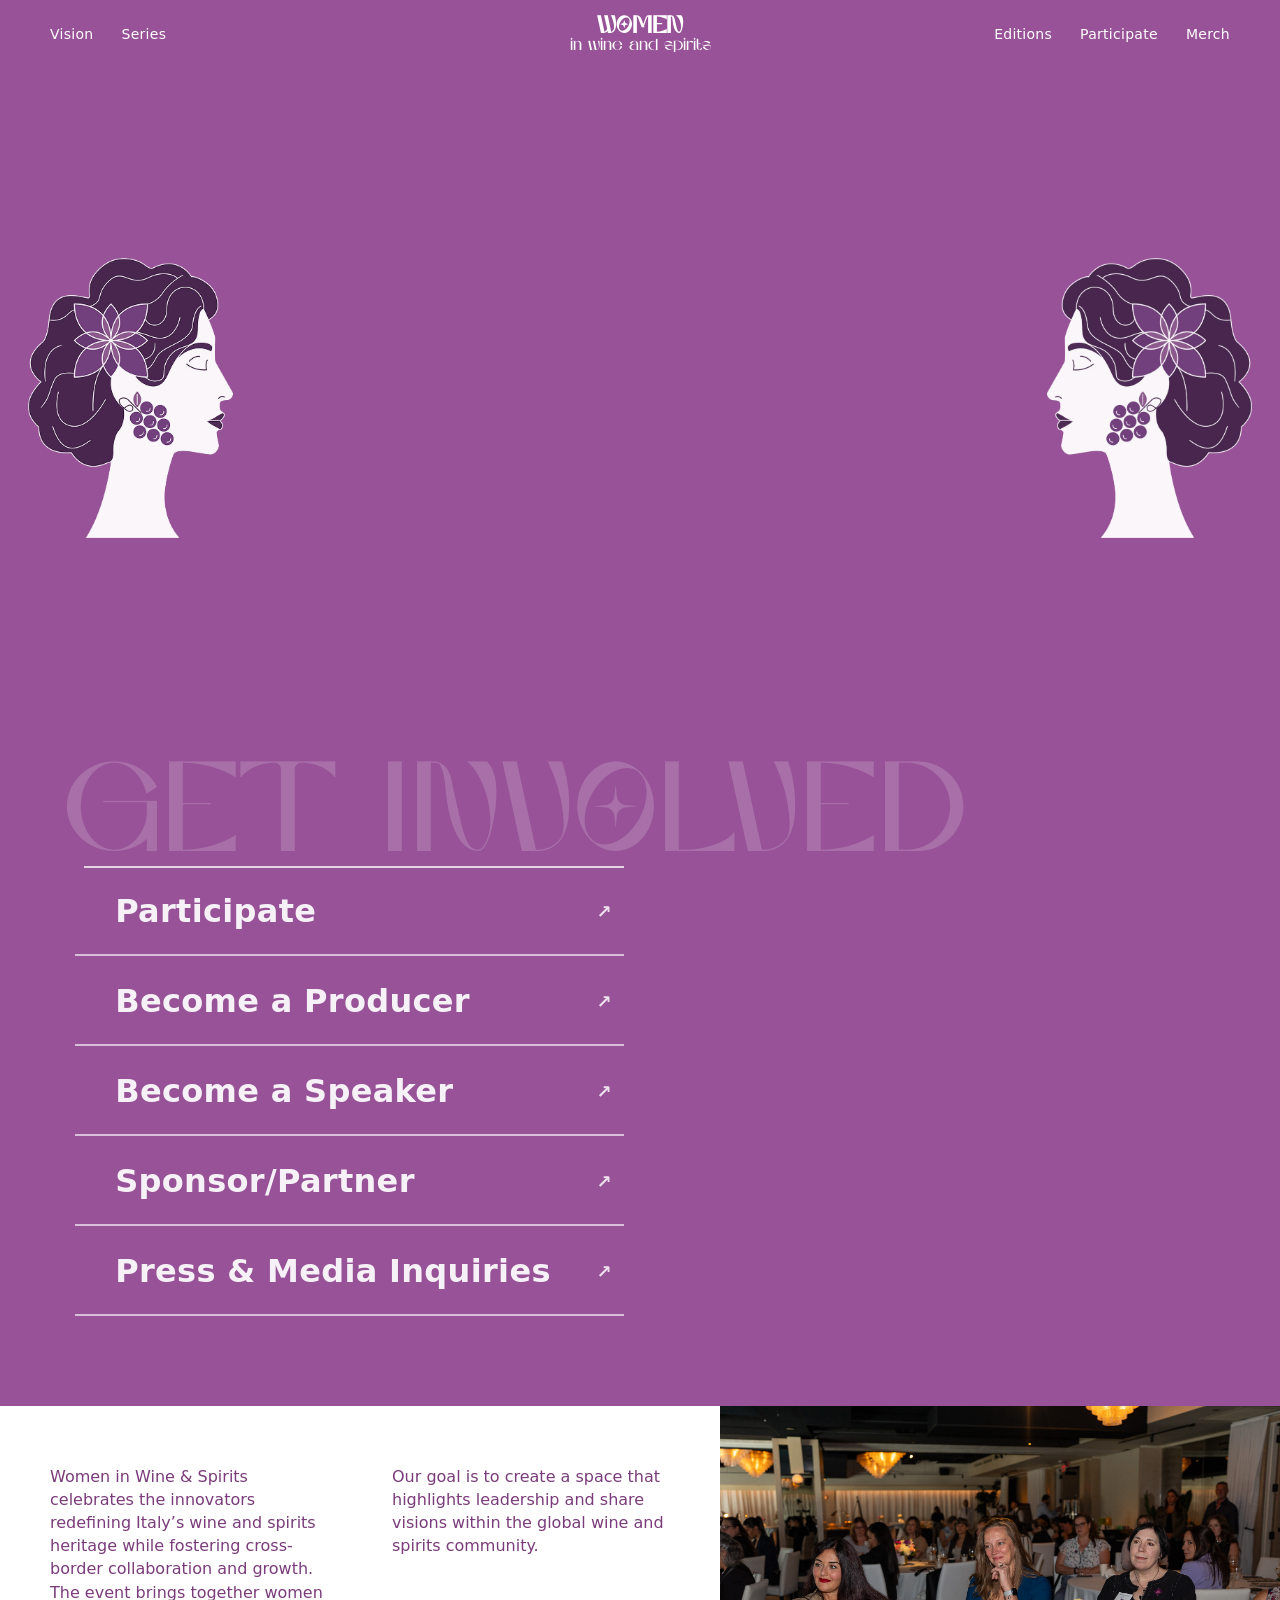
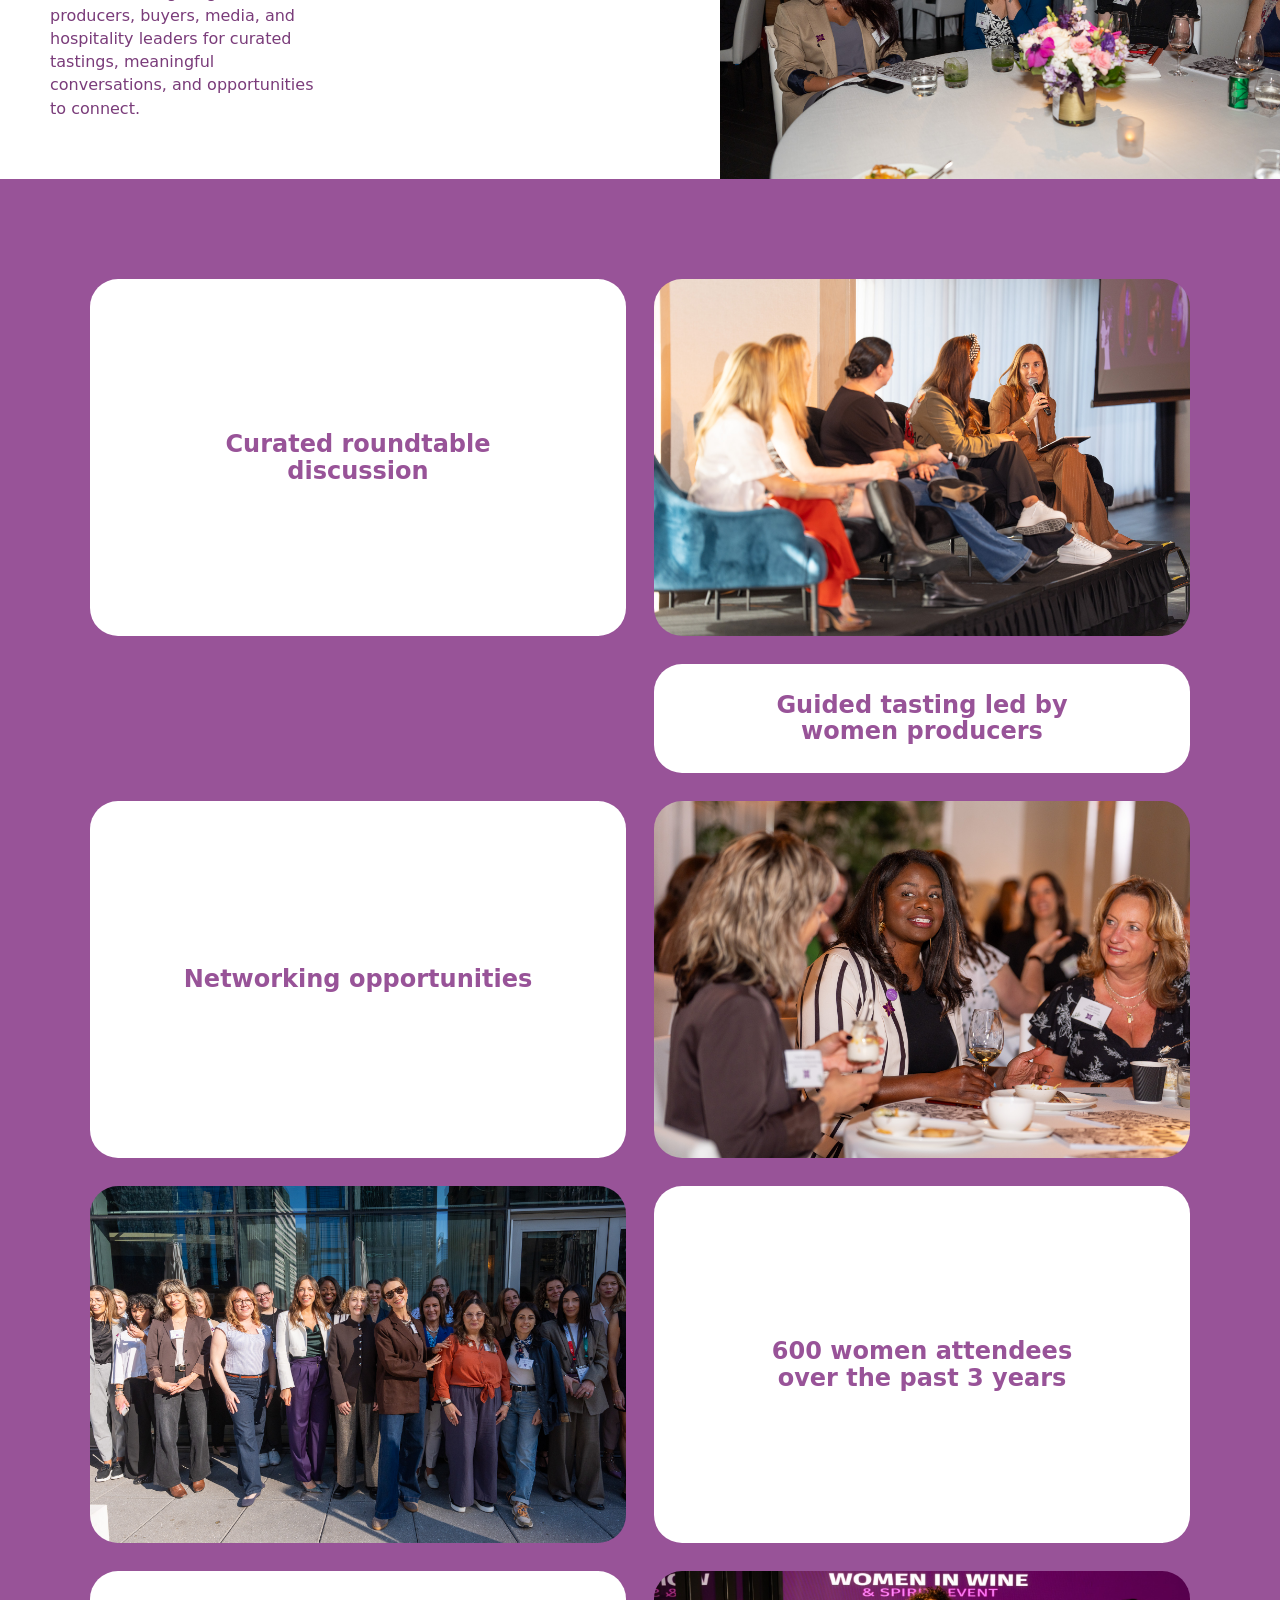
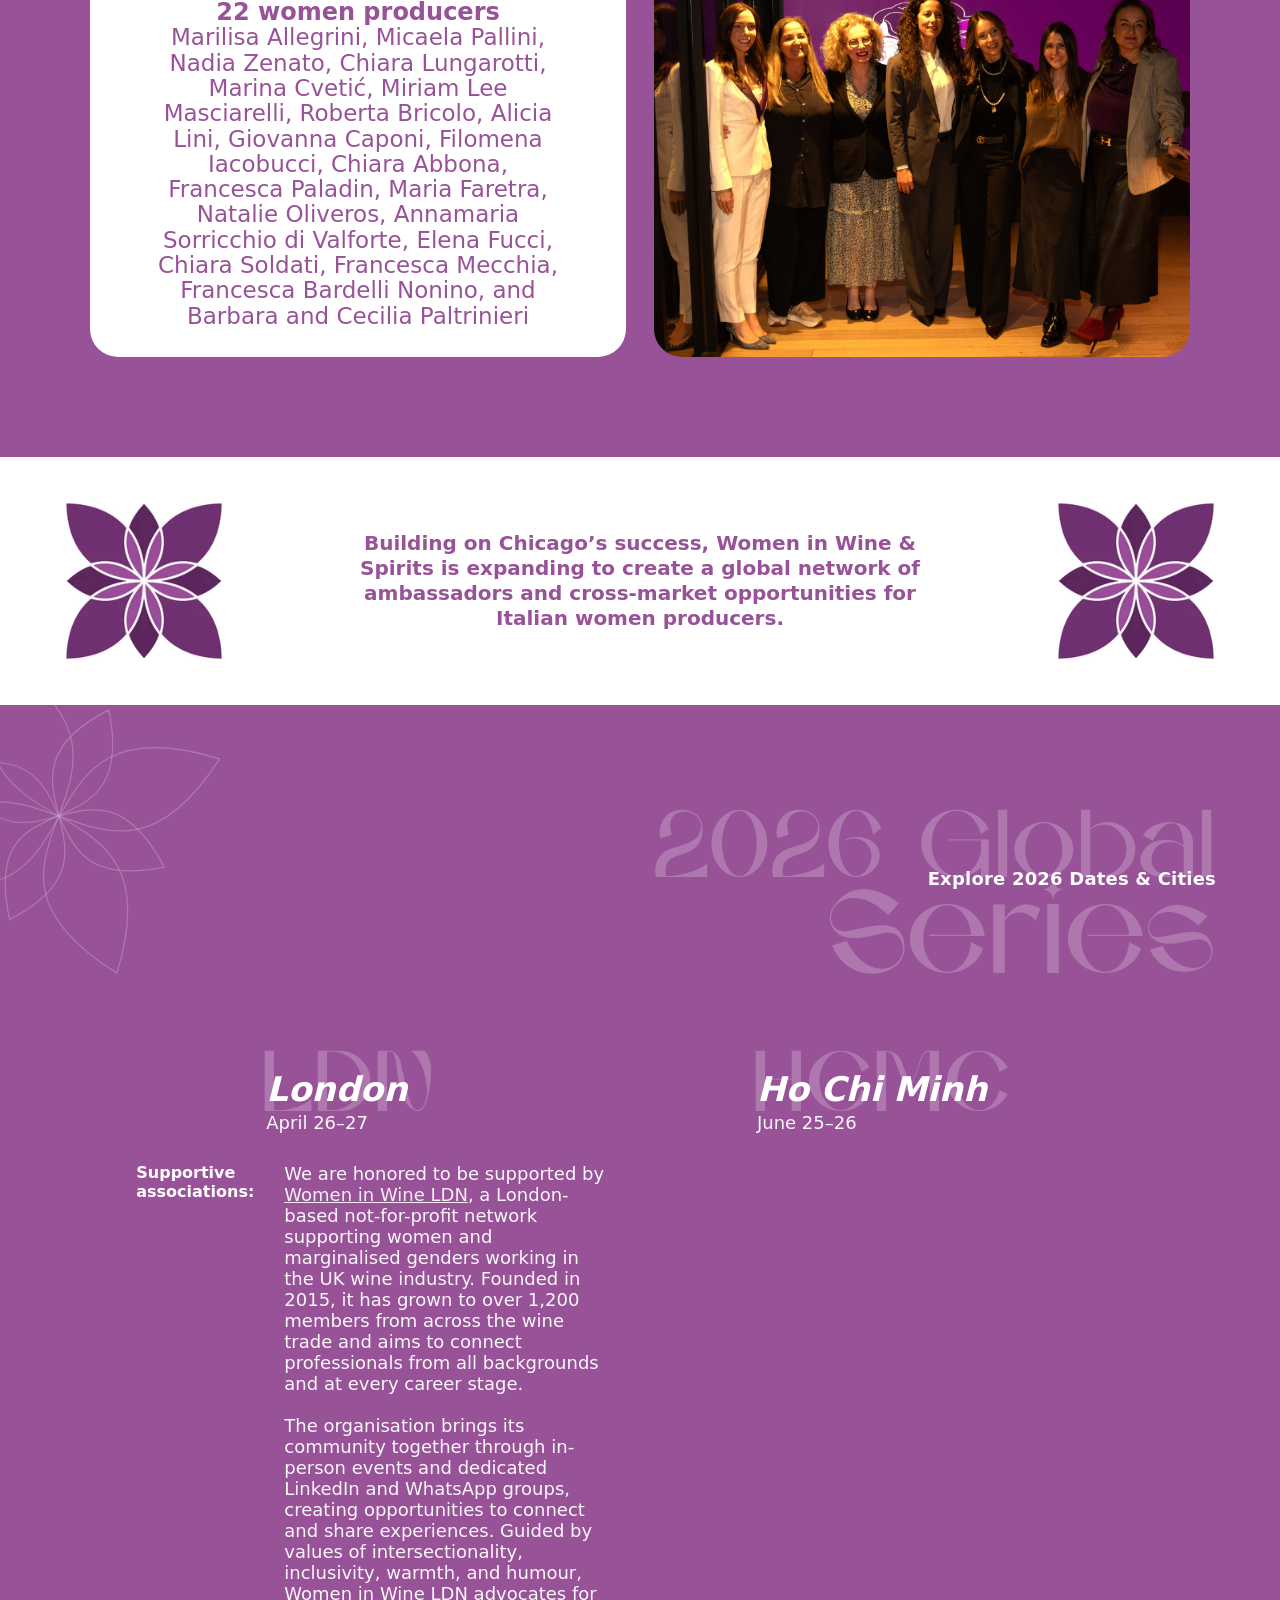
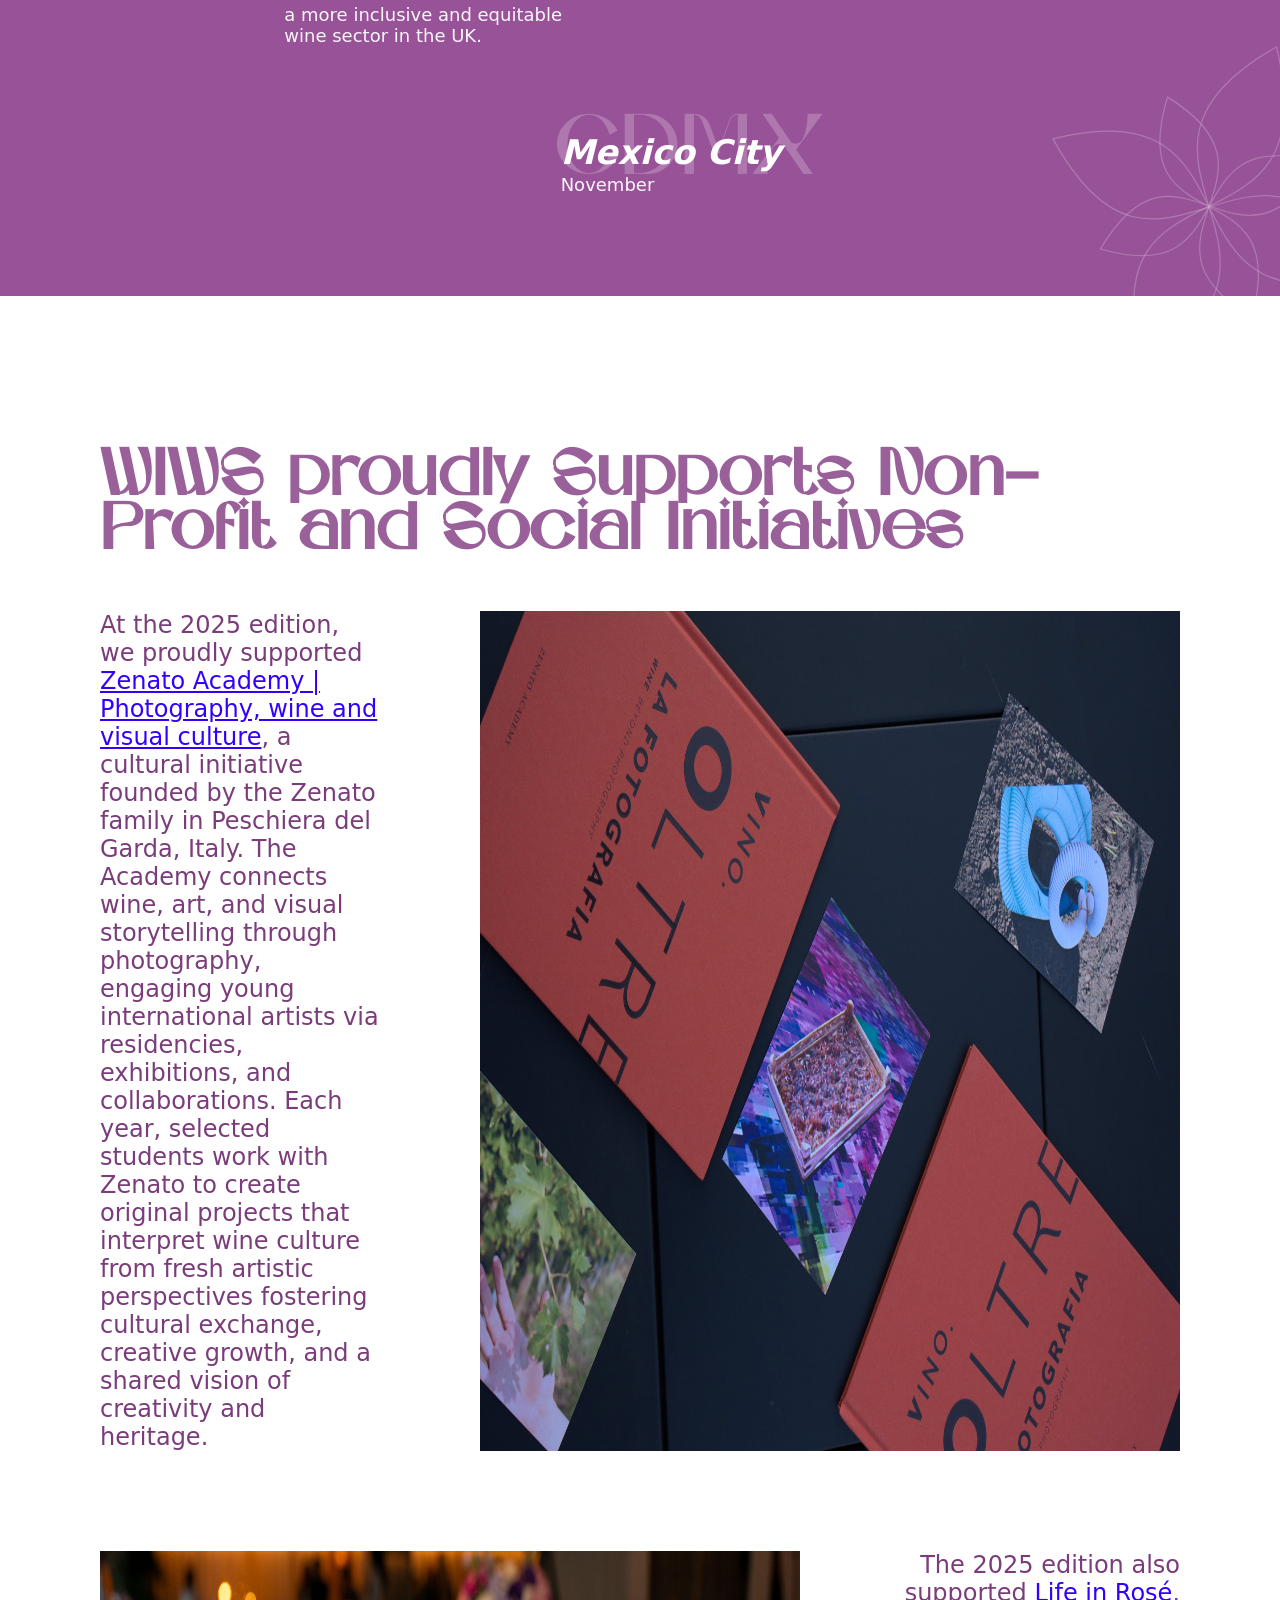
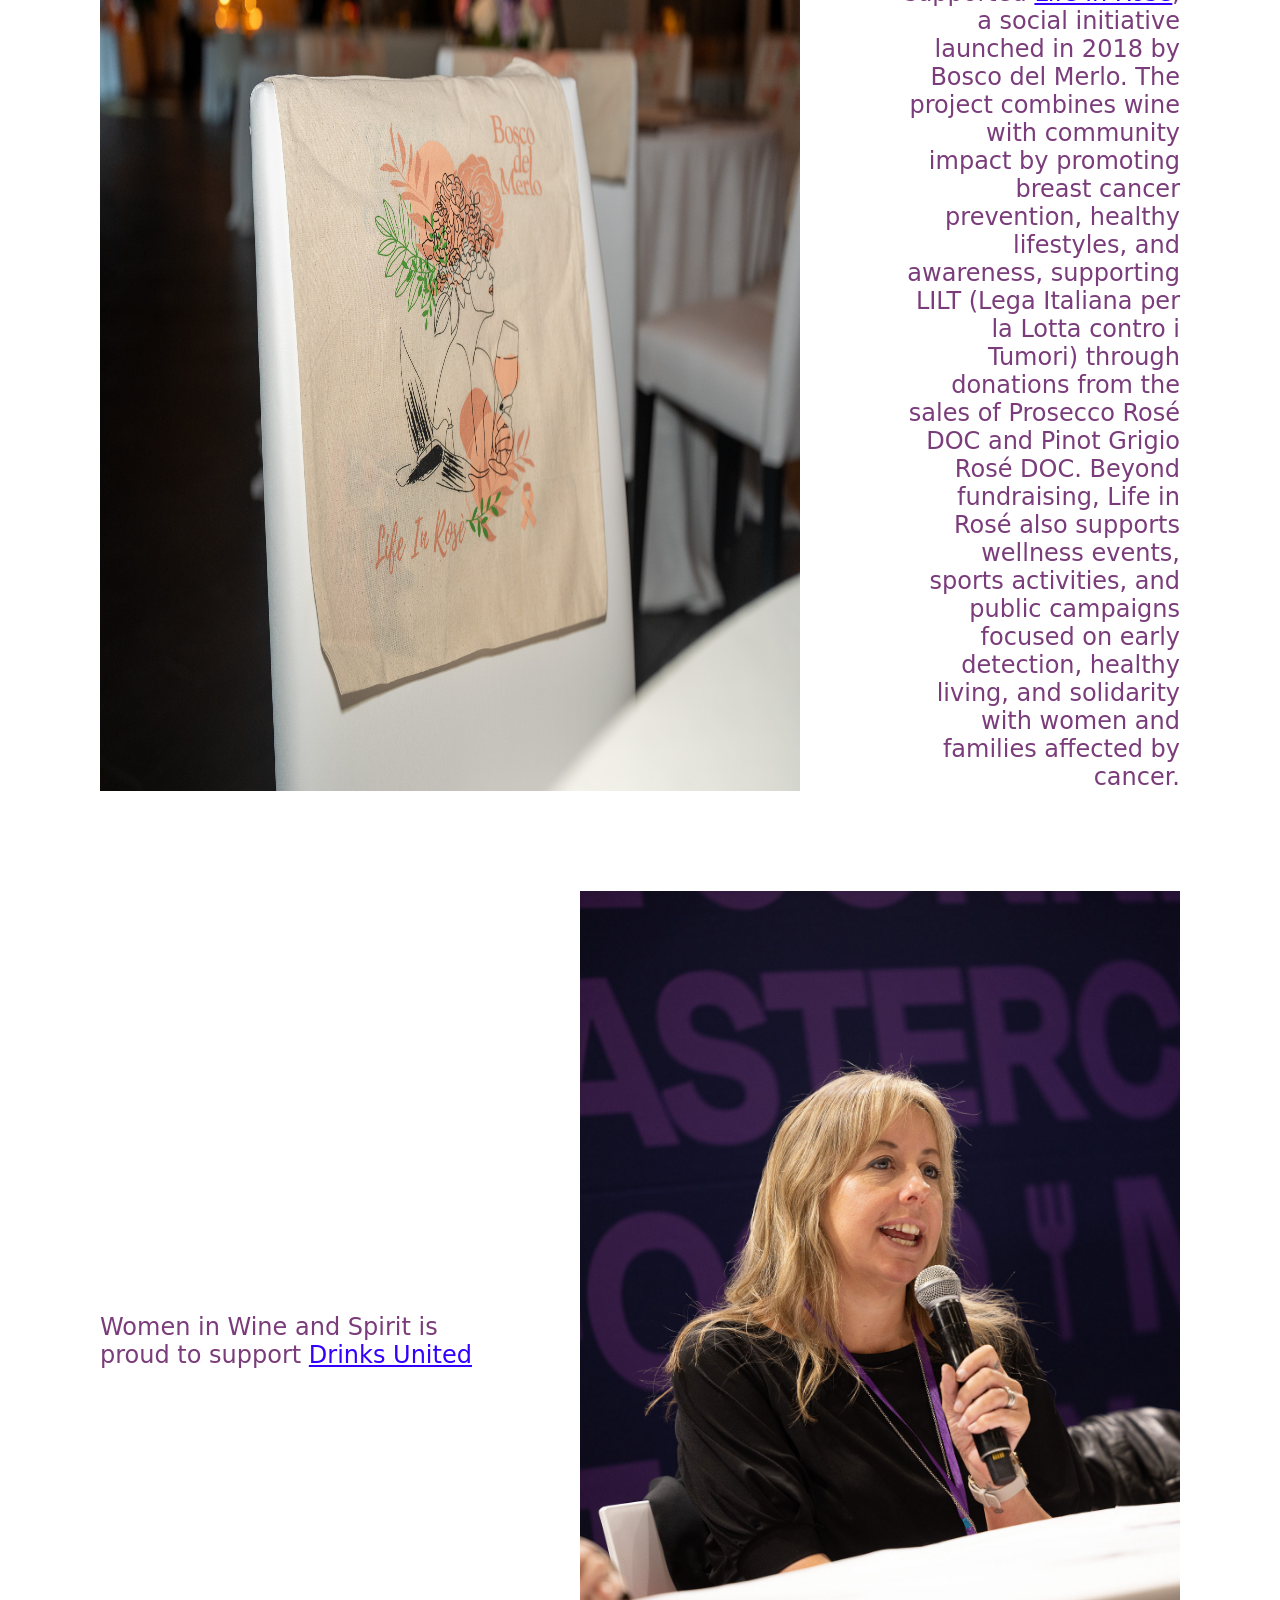
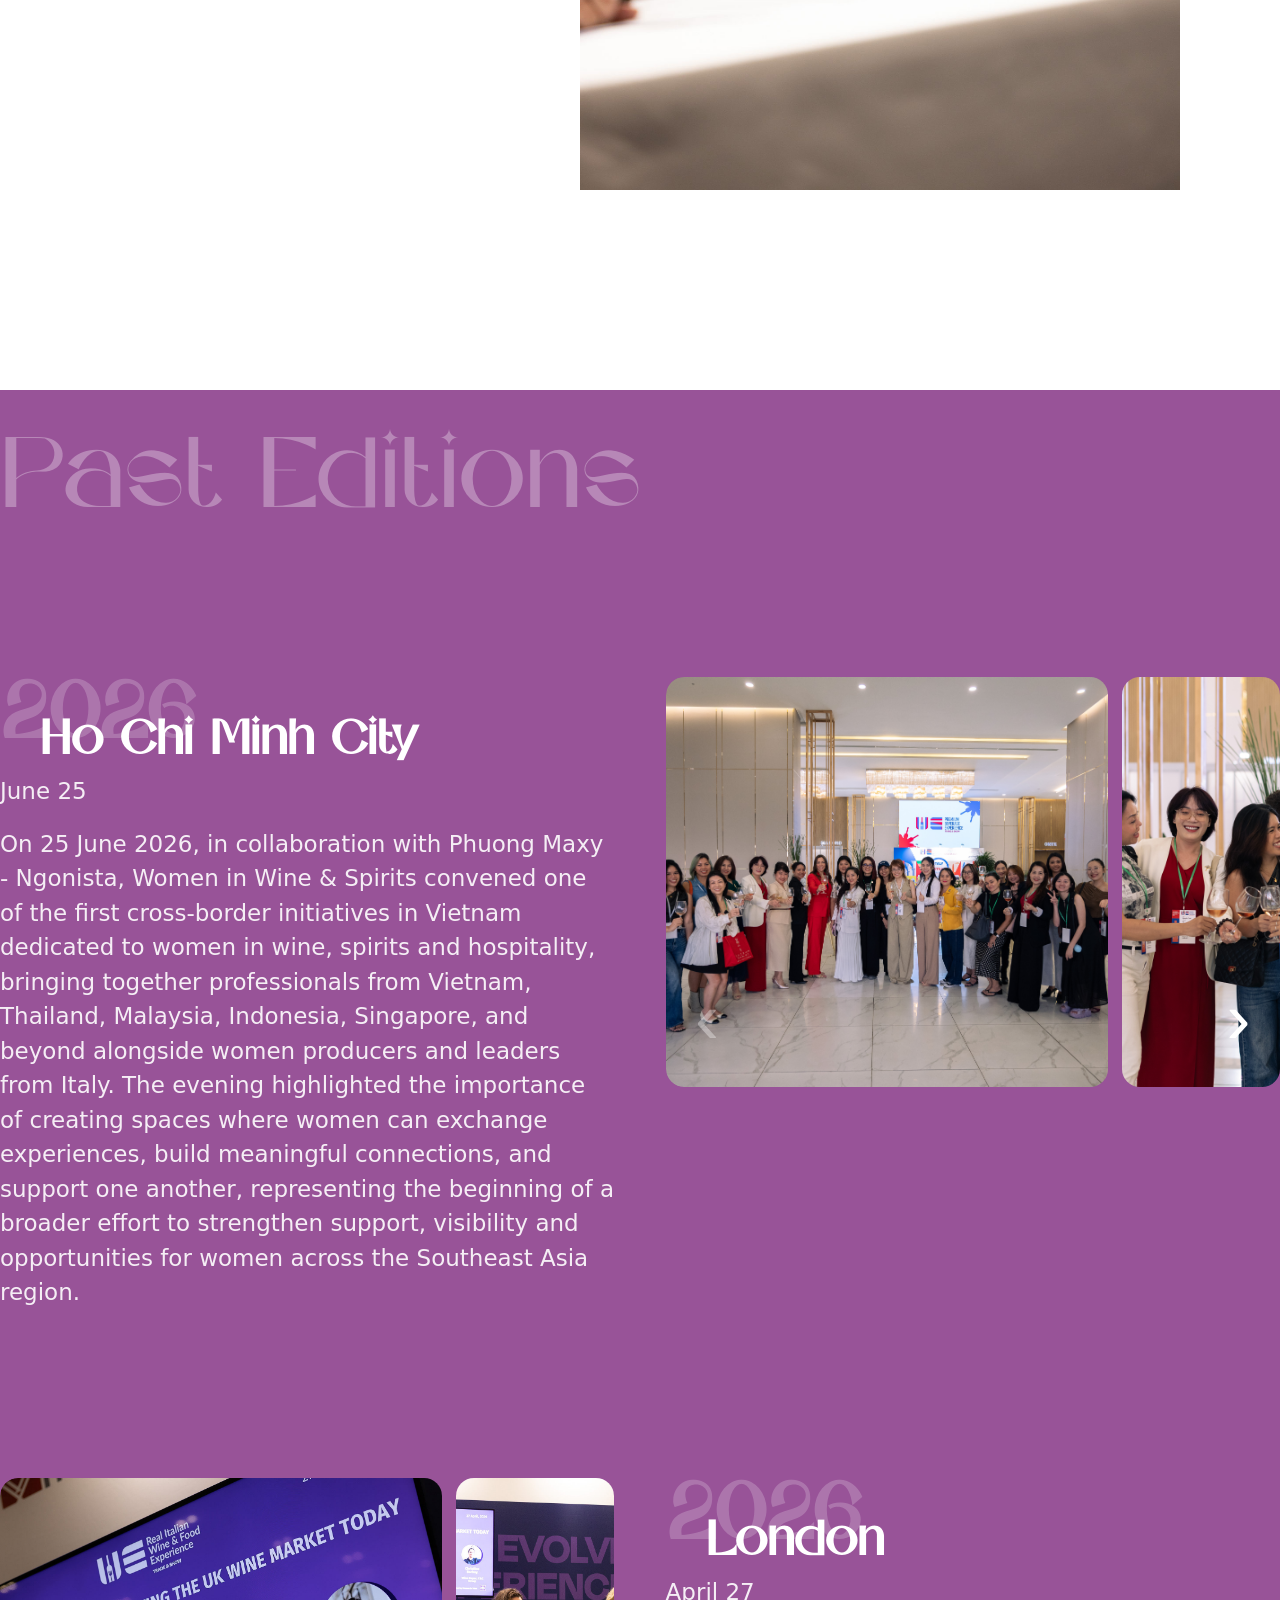
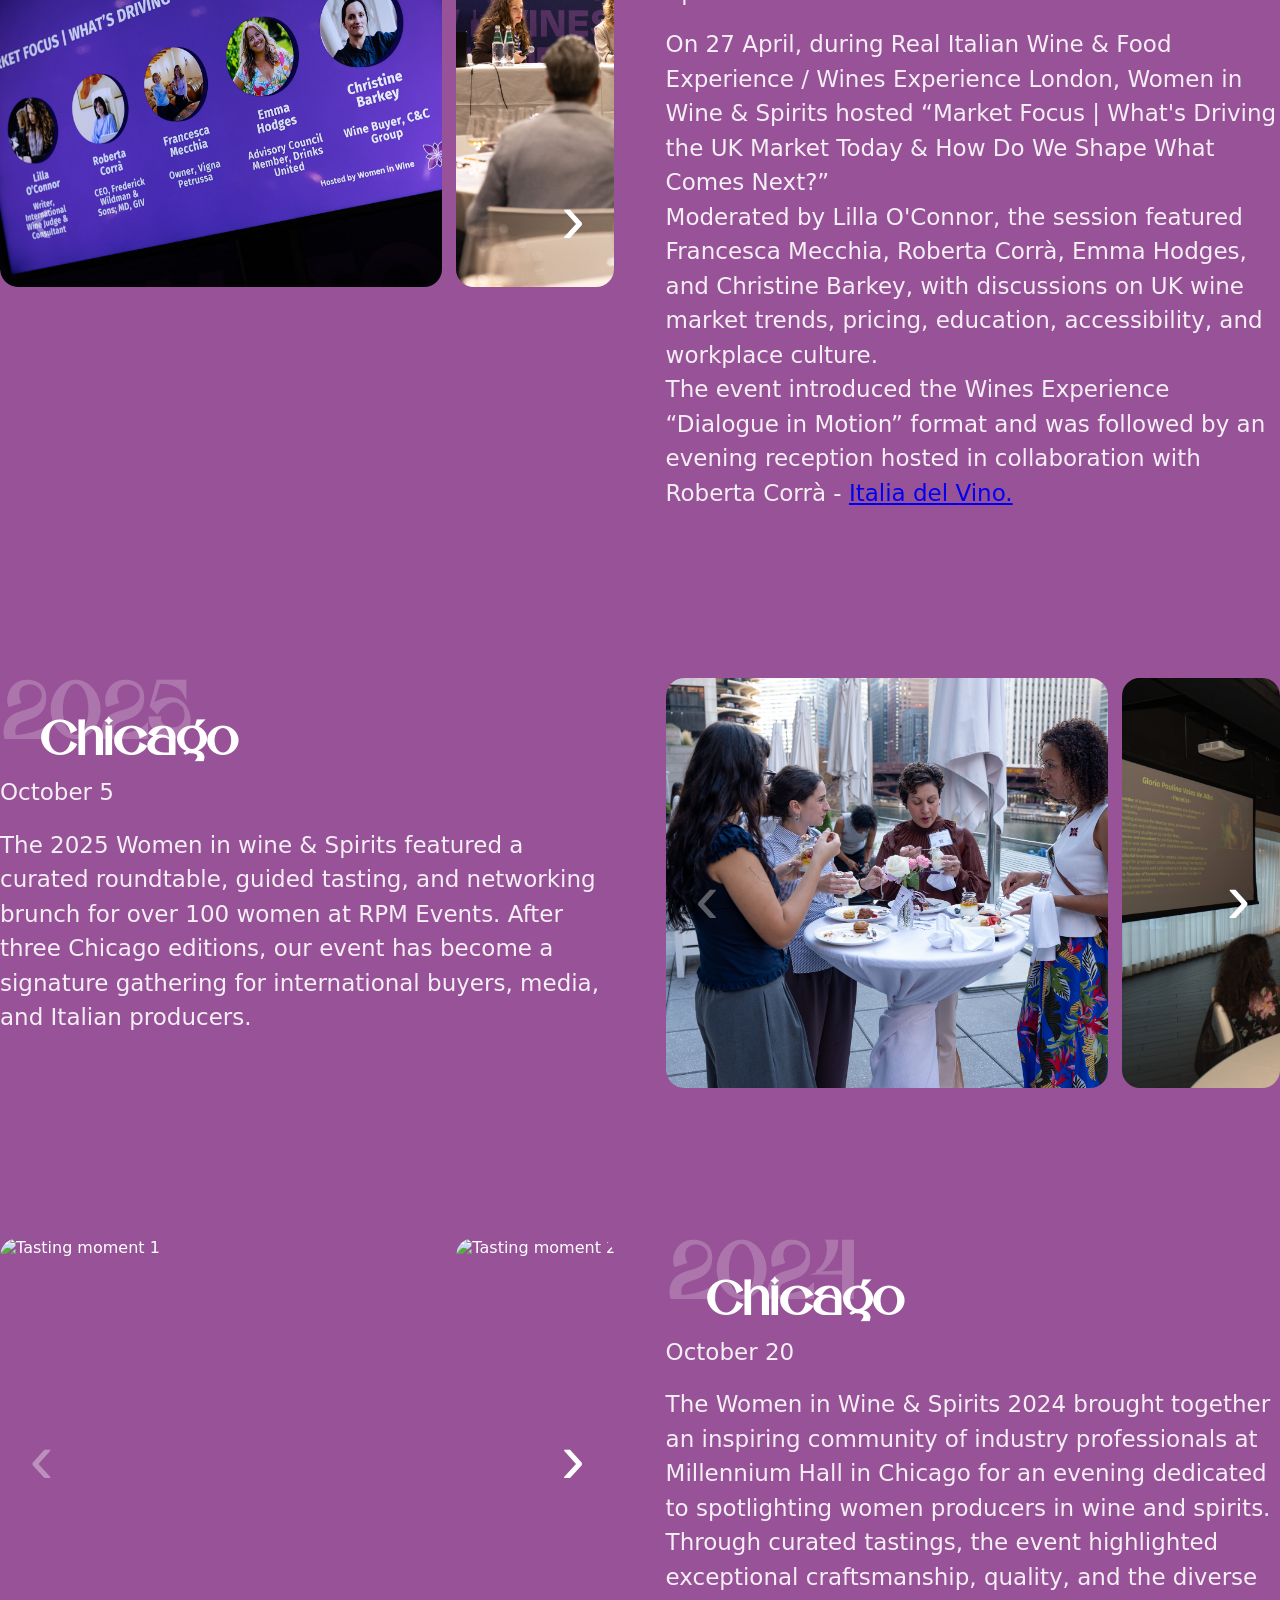
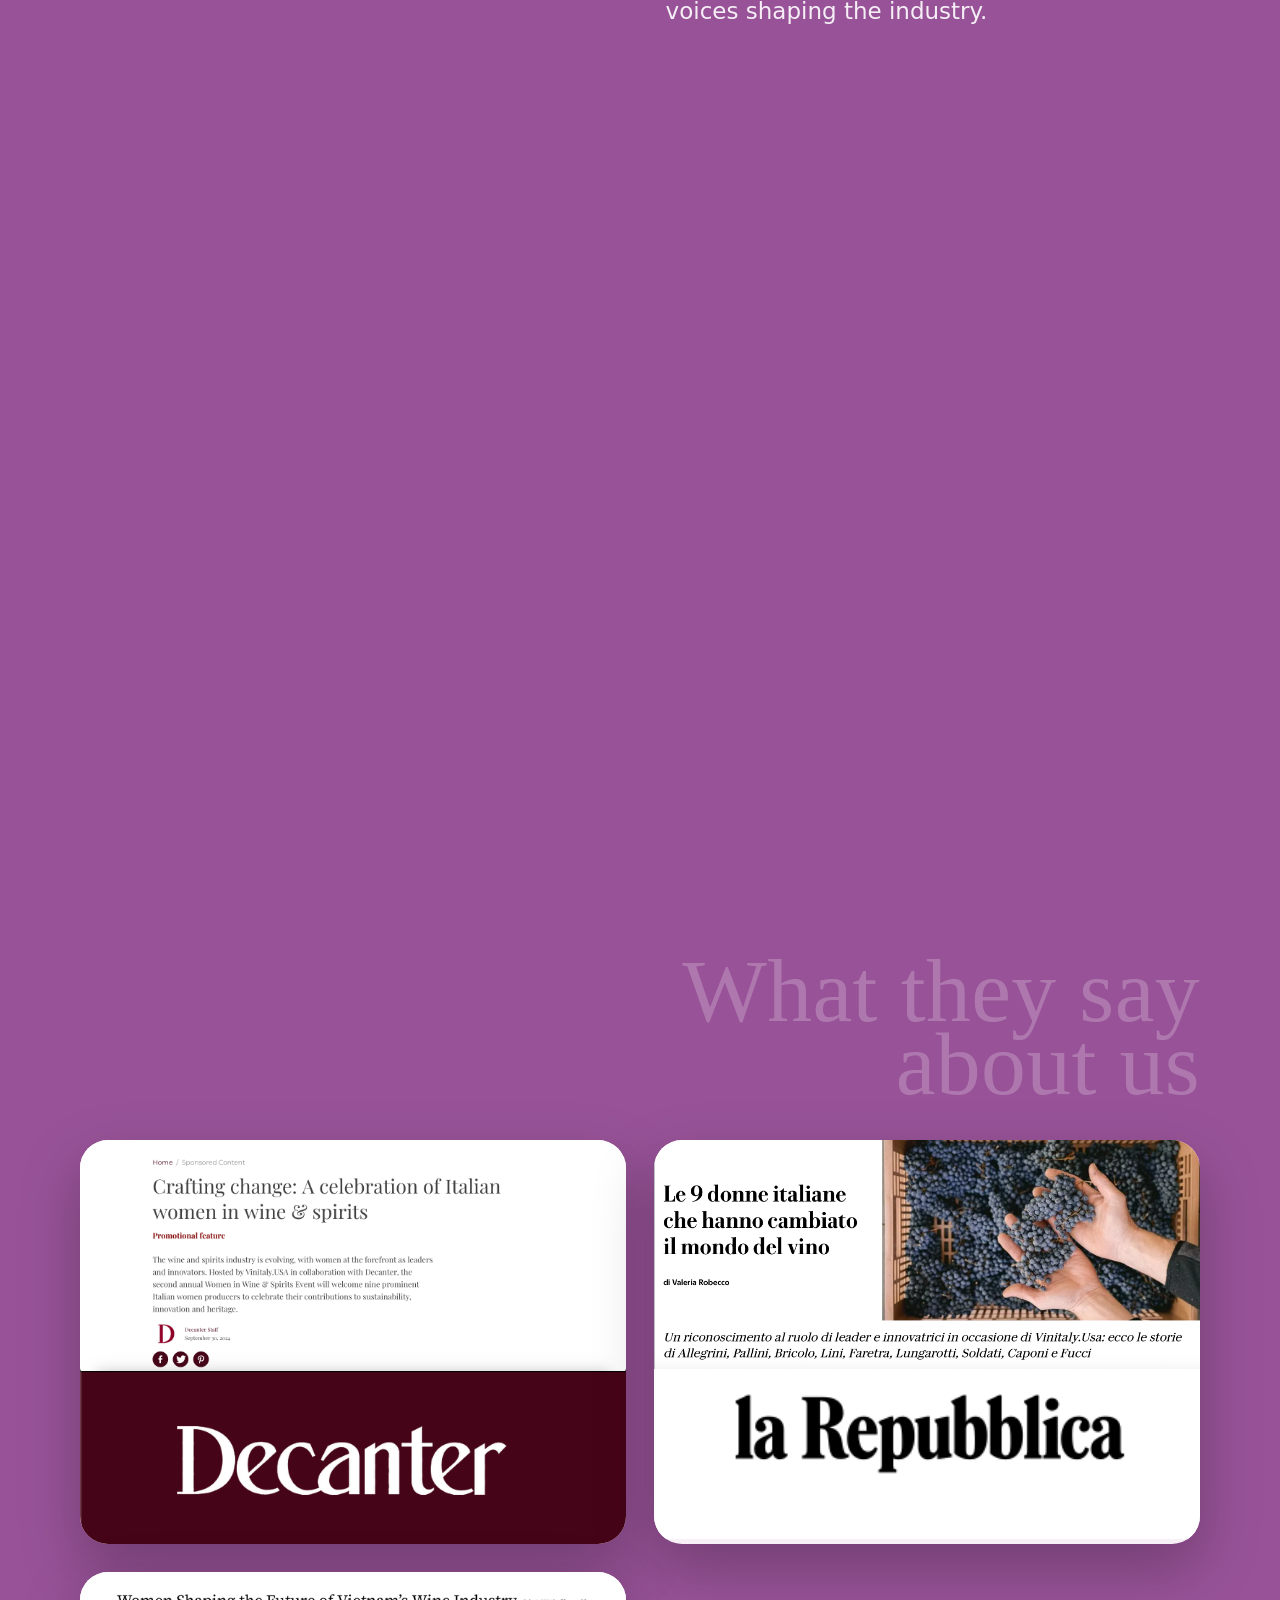
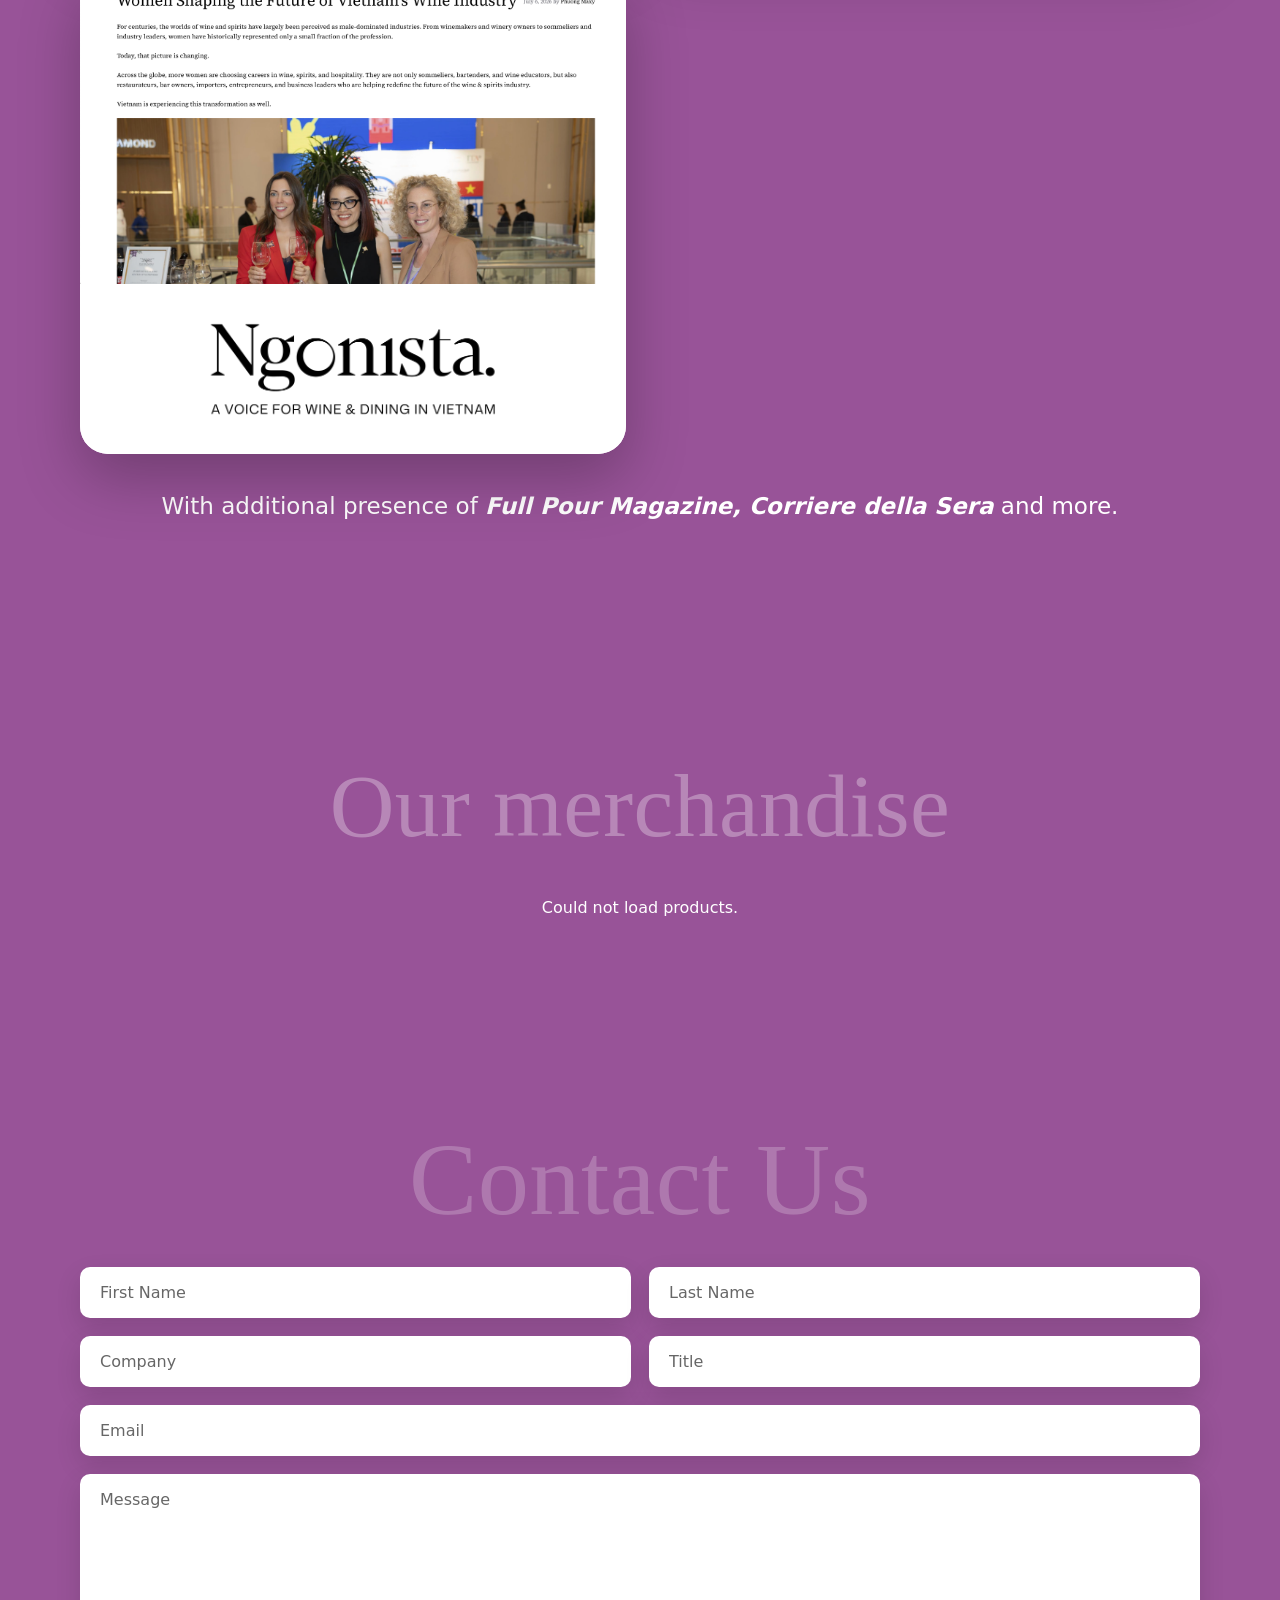
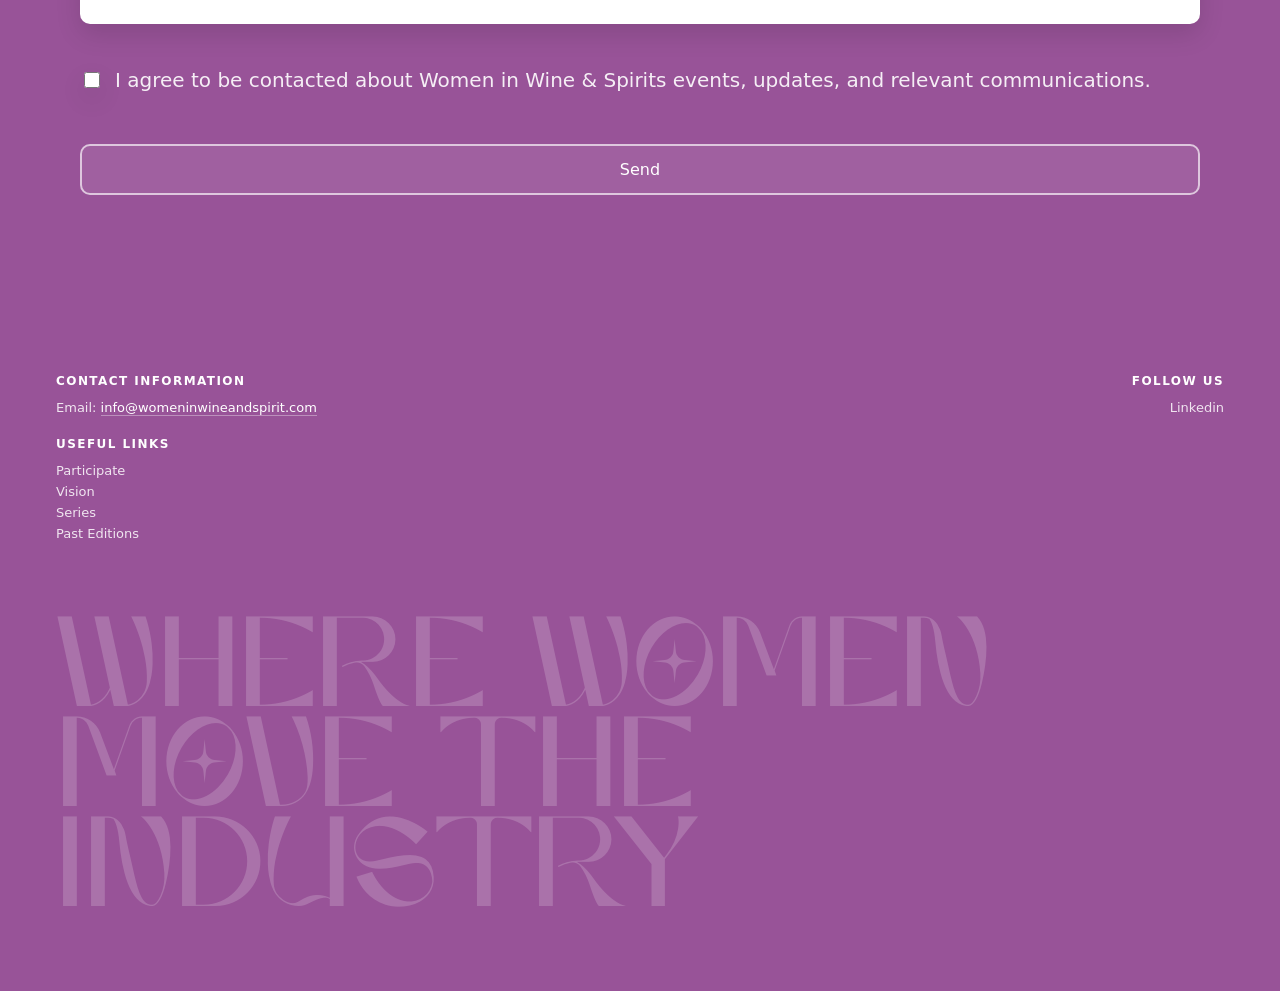
==== commit 7f0c9085: "added google tag" ====
--- a/index.html
+++ b/index.html
@@ -23,6 +23,16 @@
     <meta name="twitter:title" content="Your page title">
     <meta name="twitter:description" content="A short description of the page">
     <meta name="twitter:image" content="https://YOURUSER.github.io/YOURREPO/assets/social-card.jpg"> -->
+
+    <!-- Google tag (gtag.js) -->
+    <script async src="https://www.googletagmanager.com/gtag/js?id=G-EGB87WD7LM"></script>
+    <script>
+      window.dataLayer = window.dataLayer || [];
+      function gtag(){dataLayer.push(arguments);}
+      gtag('js', new Date());
+
+      gtag('config', 'G-EGB87WD7LM');
+    </script>
 
 
     <script src="https://js-na2.hsforms.net/forms/embed/244526025.js" defer></script>
--- a/styles.css
+++ b/styles.css
@@ -2534,6 +2534,34 @@
       text-decoration: underline;
       color: #3300ff;
     }
+
+    .drinks-united{
+      margin-top: 45px;
+      flex-direction: column;
+    }
+  
+    .drinks-united-description{
+      display: flex;
+      font-size: 18px;
+      margin-right: 0px;
+      align-items: center;
+      justify-content: center;
+      margin-bottom: 30px;
+    } 
+  
+    .drinks-united-description span{
+      font-size: 18px;
+    }
+  
+    .drinks-united-img{
+      flex-grow: 1;
+      width: 100%;
+    }
+  
+    .zenato-link{
+      text-decoration: underline;
+      color: #3300ff;
+    }
   
     /* =========================
        HALF CAROUSELS — MOBILE FIX
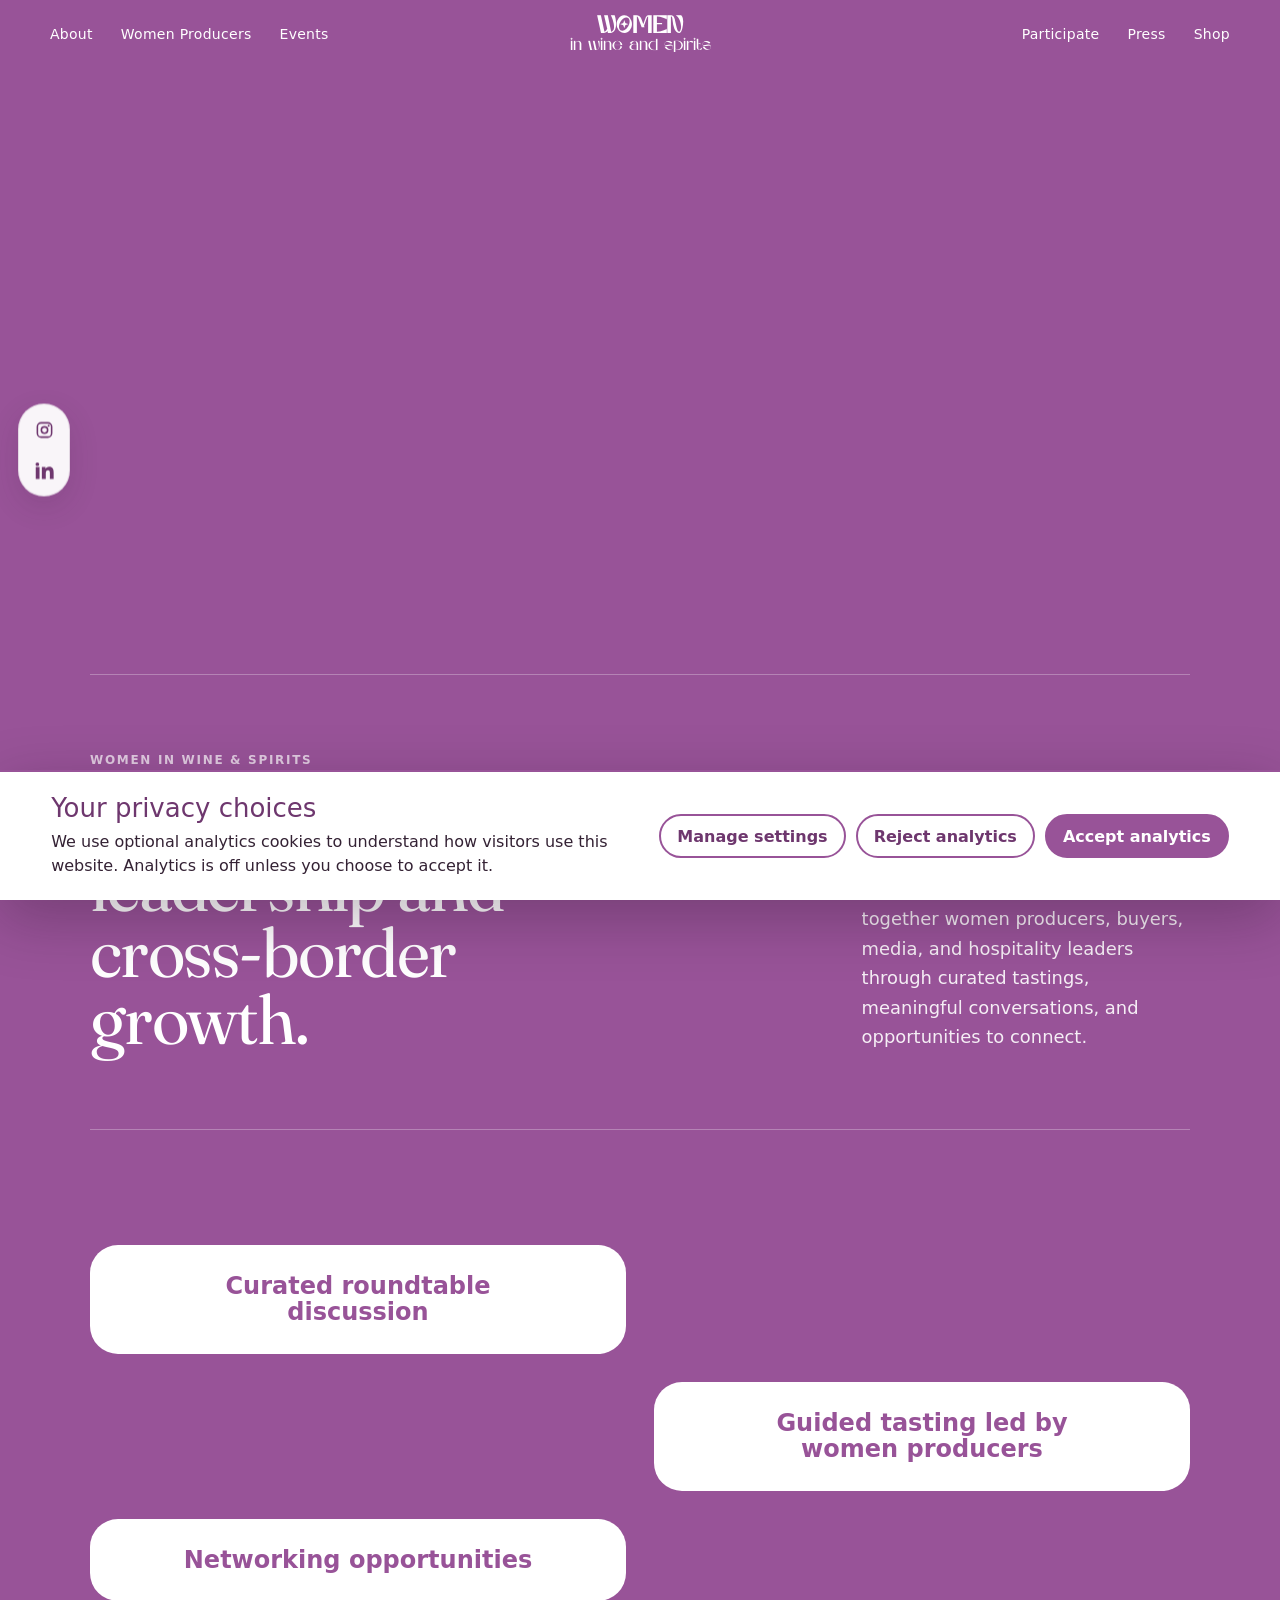
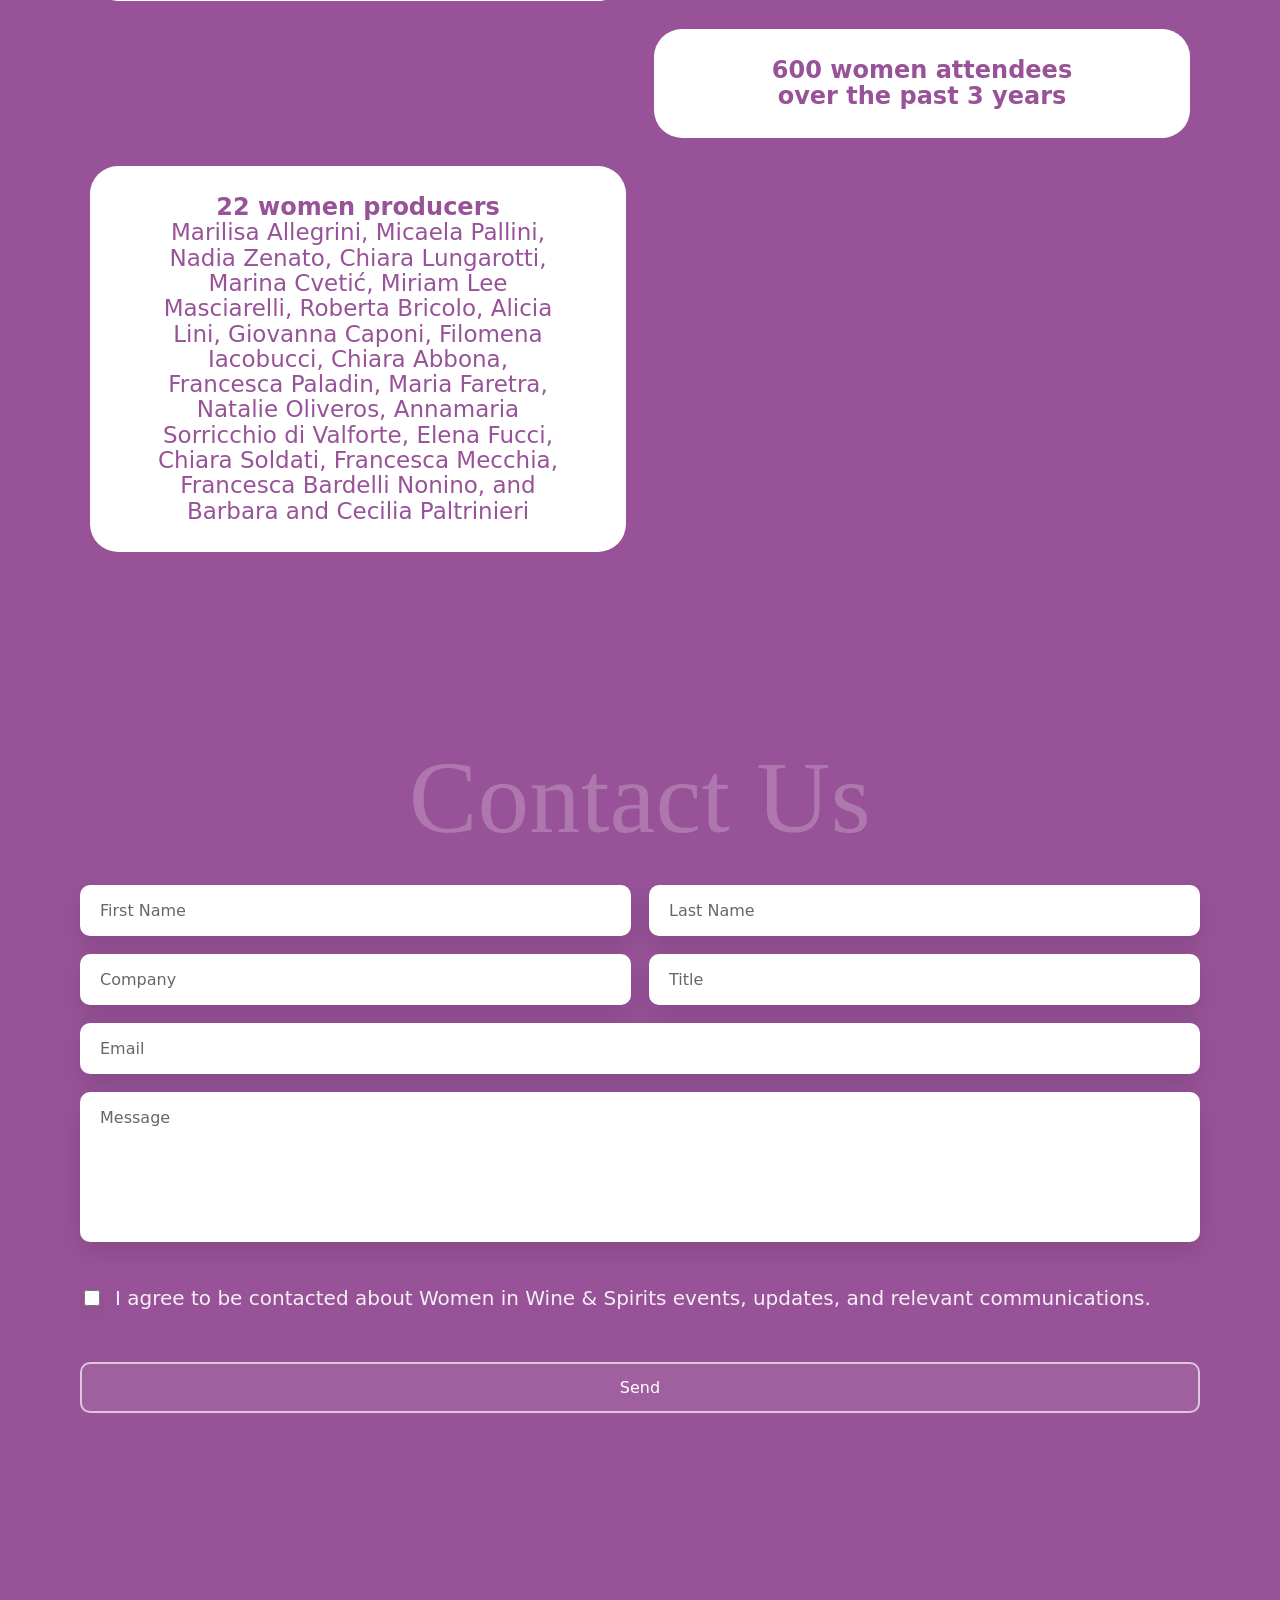
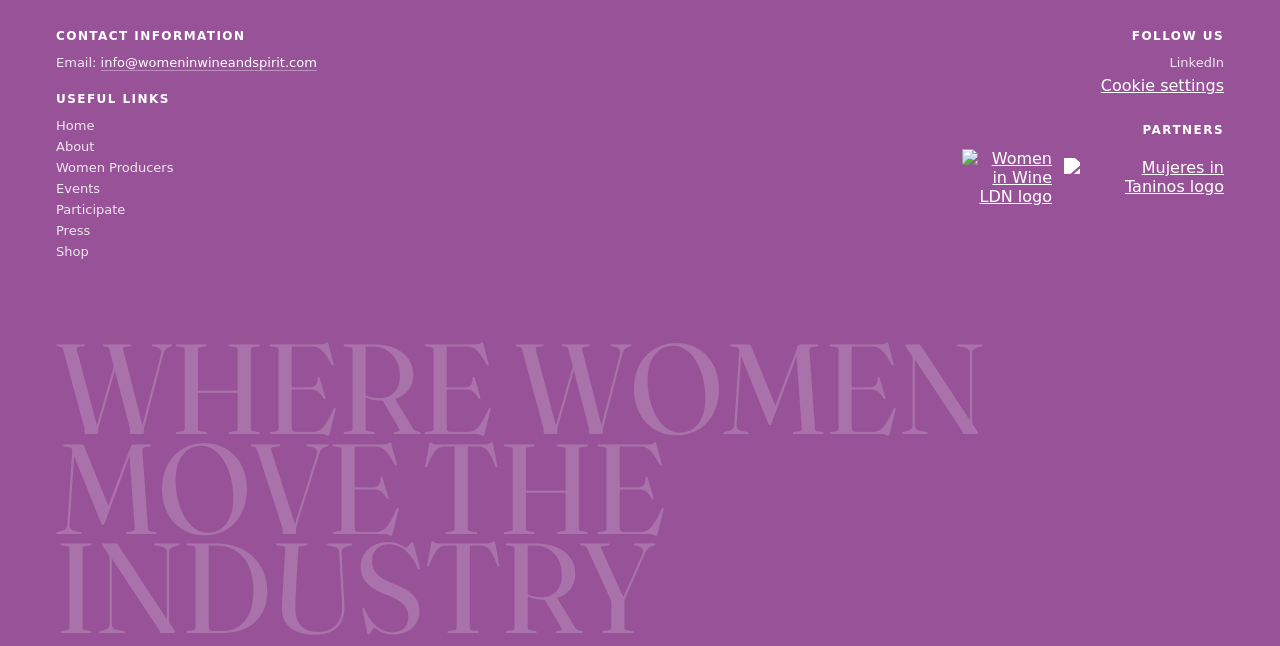
==== commit eb979c76: "Launch multipage website redesign" ====
--- a/index.html
+++ b/index.html
@@ -1,755 +1,230 @@
 <!DOCTYPE html>
 <html lang="en">
 <head>
-    <meta charset="UTF-8">
-    <meta name="viewport" content="width=device-width, initial-scale=1.0">
-    <title>Women In Wine and Spirits 2026 - Wines Experience</title>
-    <link rel="stylesheet" href="styles.css">
-    <link rel="icon" type="image/x-icon" href="./assets/graphics/favicon.png">
-
-  <!-- Primary -->
-    <meta property="og:title" content="Women in wine and spirits">
-    <meta property="og:description" content="Women in Wine & Spirits celebrates the innovators redefining Italy’s wine and spirits heritage while fostering cross-border collaboration and growth. The event brings together women producers, buyers, media, and hospitality leaders for curated tastings, meaningful conversations, and opportunities to connect.">
-    <meta property="og:type" content="website">
-    <meta property="og:url" content="https://womeninwineandspirit.com">
-    <meta property="og:image" content="https://womeninwineandspirit.com/assets/graphics/socialImage.png">
-
-    <!-- Recommended extras -->
-    <meta property="og:image:width" content="1200">
-    <meta property="og:image:height" content="630">
-
-    <!-- Twitter -->
-    <!-- <meta name="twitter:card" content="summary_large_image">
-    <meta name="twitter:title" content="Your page title">
-    <meta name="twitter:description" content="A short description of the page">
-    <meta name="twitter:image" content="https://YOURUSER.github.io/YOURREPO/assets/social-card.jpg"> -->
-
-    <!-- Google tag (gtag.js) -->
-    <script async src="https://www.googletagmanager.com/gtag/js?id=G-EGB87WD7LM"></script>
-    <script>
-      window.dataLayer = window.dataLayer || [];
-      function gtag(){dataLayer.push(arguments);}
-      gtag('js', new Date());
-
-      gtag('config', 'G-EGB87WD7LM');
-    </script>
-
-
-    <script src="https://js-na2.hsforms.net/forms/embed/244526025.js" defer></script>
+  <meta charset="UTF-8">
+  <meta name="viewport" content="width=device-width, initial-scale=1.0">
+  <title>Women in Wine & Spirits | Where Women Move the Industry</title>
+  <meta name="description" content="Women in Wine & Spirits connects women producers, buyers, media and hospitality leaders through tastings, conversation and cross-border collaboration.">
+  <meta name="robots" content="index, follow, max-image-preview:large, max-snippet:-1, max-video-preview:-1">
+  <meta name="theme-color" content="#985398">
+  <link rel="canonical" href="https://womeninwineandspirit.com/">
+  <link rel="stylesheet" href="styles.css">
+  <link rel="icon" type="image/png" href="./assets/graphics/favicon.png">
+
+  <meta property="og:site_name" content="Women in Wine &amp; Spirits">
+  <meta property="og:locale" content="en_US">
+  <meta property="og:type" content="website">
+  <meta property="og:url" content="https://womeninwineandspirit.com/">
+  <meta property="og:title" content="Women in Wine & Spirits | Where Women Move the Industry">
+  <meta property="og:description" content="Women in Wine & Spirits connects women producers, buyers, media and hospitality leaders through tastings, conversation and cross-border collaboration.">
+  <meta property="og:image" content="https://womeninwineandspirit.com/assets/graphics/socialImage.png">
+  <meta property="og:image:width" content="1200">
+  <meta property="og:image:height" content="630">
+  <meta property="og:image:alt" content="Women in Wine &amp; Spirits">
+
+  <meta name="twitter:card" content="summary_large_image">
+  <meta name="twitter:title" content="Women in Wine & Spirits | Where Women Move the Industry">
+  <meta name="twitter:description" content="Women in Wine & Spirits connects women producers, buyers, media and hospitality leaders through tastings, conversation and cross-border collaboration.">
+  <meta name="twitter:image" content="https://womeninwineandspirit.com/assets/graphics/socialImage.png">
+  <meta name="twitter:image:alt" content="Women in Wine &amp; Spirits">
+
+  <script type="application/ld+json">
+{
+  "@context": "https://schema.org",
+  "@graph": [
+    {
+      "@type": "Organization",
+      "@id": "https://womeninwineandspirit.com/#organization",
+      "name": "Women in Wine & Spirits",
+      "legalName": "Women in WIne and Spirit",
+      "url": "https://womeninwineandspirit.com/",
+      "email": "info@womeninwineandspirit.com",
+      "description": "Women in Wine & Spirits connects women producers, buyers, media and hospitality leaders through tastings, conversation and cross-border collaboration.",
+      "image": {
+        "@type": "ImageObject",
+        "url": "https://womeninwineandspirit.com/assets/graphics/socialImage.png",
+        "width": 1200,
+        "height": 630
+      },
+      "sameAs": [
+        "https://www.linkedin.com/company/womeninwineandspirits/about"
+      ],
+      "contactPoint": {
+        "@type": "ContactPoint",
+        "email": "info@womeninwineandspirit.com",
+        "contactType": "general inquiries"
+      }
+    },
+    {
+      "@type": "WebSite",
+      "@id": "https://womeninwineandspirit.com/#website",
+      "url": "https://womeninwineandspirit.com/",
+      "name": "Women in Wine & Spirits",
+      "alternateName": "WIWS",
+      "publisher": {
+        "@id": "https://womeninwineandspirit.com/#organization"
+      },
+      "inLanguage": "en"
+    },
+    {
+      "@type": "WebPage",
+      "@id": "https://womeninwineandspirit.com/#webpage",
+      "url": "https://womeninwineandspirit.com/",
+      "name": "Women in Wine & Spirits | Where Women Move the Industry",
+      "description": "Women in Wine & Spirits connects women producers, buyers, media and hospitality leaders through tastings, conversation and cross-border collaboration.",
+      "isPartOf": {
+        "@id": "https://womeninwineandspirit.com/#website"
+      },
+      "about": {
+        "@id": "https://womeninwineandspirit.com/#organization"
+      },
+      "primaryImageOfPage": {
+        "@type": "ImageObject",
+        "url": "https://womeninwineandspirit.com/assets/graphics/socialImage.png",
+        "width": 1200,
+        "height": 630
+      },
+      "inLanguage": "en"
+    }
+  ]
+}
+  </script>
 </head>
 <body>
 
     <header class="site-nav" id="siteNav">
-        <nav class="nav-inner" aria-label="Primary">
-          <div class="nav-left">
-            <a href="#vision" class="nav-link">Vision</a>
-            <a href="#series" class="nav-link">Series</a>
-          </div>
-
-          <a href="#top" class="nav-home" id="navHome" aria-label="Home">
-            <!-- <span class="nav-home-inner">
-              <img id="navHomeLogo" src="./assets/imgs/Group_152.svg" alt="Women in wine and spirits text">
-            </span> -->
-            <div class="nav-home-inner">
-              <h1>WOMEN</h1>
-              <span>in wine and spirits</span>
-            </div>
-          </a>
-      
-          <div class="nav-right">
-            
-            <a href="#past-editions" class="nav-link">Editions</a>
-            <a href="#participate" class="nav-link">Participate</a>
-            <a href="#merch" class="nav-link">Merch</a>
-          </div>
-
-          <button
-            class="nav-burger"
-            type="button"
-            aria-label="Open menu"
-            aria-controls="mobileMenu"
-            aria-expanded="false">
-            <span></span><span></span><span></span>
-          </button>
-        </nav>
-
-        <div class="mobile-menu" id="mobileMenu">
-          <a href="#participate" class="mobile-link">Participate</a>
-          <a href="#vision" class="mobile-link">Vision</a>
-          <a href="#series" class="mobile-link">Series</a>
-          <a href="#past-editions" class="mobile-link">Archive</a>
-        </div>
-    </header>
-      
+  <nav class="nav-inner" aria-label="Primary">
+    <div class="nav-left">
+      <a href="./about/index.html" class="nav-link">About</a>
+      <a href="./producers/index.html" class="nav-link">Women Producers</a>
+      <a href="./events/index.html" class="nav-link">Events</a>
+    </div>
+    <a href="./index.html" class="nav-home" id="navHome" aria-label="Home" aria-current="page">
+      <div class="nav-home-inner"><h1>WOMEN</h1><span>in wine and spirits</span></div>
+    </a>
+    <div class="nav-right">
+      <a href="./participate/index.html" class="nav-link">Participate</a>
+      <a href="./press/index.html" class="nav-link">Press</a>
+      <a href="./shop/index.html" class="nav-link">Shop</a>
+    </div>
+    <button class="nav-burger" type="button" aria-label="Open menu" aria-controls="mobileMenu" aria-expanded="false"><span></span><span></span><span></span></button>
+  </nav>
+  <div class="mobile-menu" id="mobileMenu" hidden>
+    <a href="./index.html" class="mobile-link">Home</a>
+    <a href="./about/index.html" class="mobile-link">About</a>
+    <a href="./producers/index.html" class="mobile-link">Women Producers</a>
+    <a href="./events/index.html" class="mobile-link">Events</a>
+    <a href="./participate/index.html" class="mobile-link">Participate</a>
+    <a href="./press/index.html" class="mobile-link">Press</a>
+    <a href="./shop/index.html" class="mobile-link">Shop</a>
+  </div>
+</header>
+
     <main id="top">
-      <!-- <section class="grow-video" id="growVideo">
-          <div class="hero-frame">
-            <img class="hero-side hero-side--left"  src="./assets/graphics/imgi_1_width_1174.png"  alt="" aria-hidden="true">
-            
-            <video
-            class="vid"
-            src="./assets/video/WIW_heroVideo.mp4"
-            playsinline
-            muted
-            autoplay
-            loop
-            preload="metadata"
-            ></video>
-            
-            <img class="hero-side hero-side--right" src="./assets/graphics/imgi_1_width_1173.webp" alt="" aria-hidden="true">
-          </div>
-      </section> -->
-      <section>
-          <div class="hero-frame">
-            <img class="hero-side hero-side--left"  src="./assets/graphics/imgi_1_width_1174.png"  alt="" aria-hidden="true">
-            
-            <video
-            class="vid"
-            src="./assets/video/hero-video.mp4"
-            playsinline
-            muted
-            autoplay
-            loop
-            preload="metadata"
-            ></video>
-            <!-- <div style="display: flex; max-width: 50%;">
-              <img src="./assets/imgs/DSC09359.jpg" alt="" aria-hidden="true" style="width:100%; border-radius: 30px;">
-            </div> -->
-            <img class="hero-side hero-side--right" src="./assets/graphics/imgi_1_width_1173.webp" alt="" aria-hidden="true">
-          </div>
-      </section>
-    
-
-      
-<section class="get-involved" id="participate">
-  <div class="gi-left" aria-hidden="true">
-    <div class="gi-title">
-      <span class="gi-text">GET INVOLVED</span>
-    </div>
-  </div>
-  <div class="gi-wrap">
-    
-    <!-- background title (kept like your section) -->
-
-    <div class="gi-tabs" role="tablist" aria-label="Get involved">
-      <button class="gi-tab" role="tab" aria-selected="false" aria-controls="gi-panel-general" id="gi-tab-general" data-target="general" data-href="/general">
-        Participate
-      </button>
-      <button class="gi-tab" role="tab" aria-selected="false" aria-controls="gi-panel-producer" id="gi-tab-producer" data-target="producer" data-href="/producer">
-        Become a Producer
-      </button>
-      <button class="gi-tab" role="tab" aria-selected="false" aria-controls="gi-panel-speaker" id="gi-tab-speaker" data-target="speaker" data-href="/speaker">
-        Become a Speaker
-      </button>
-      <button class="gi-tab" role="tab" aria-selected="false" aria-controls="gi-panel-sponsor" id="gi-tab-sponsor" data-target="sponsor" data-href="/sponsor">
-        Sponsor/Partner
-      </button>
-      <button class="gi-tab" role="tab" aria-selected="false" aria-controls="gi-panel-press" id="gi-tab-press" data-target="press" data-href="/press">
-        Press &amp; Media Inquiries
-      </button>
-    </div>
-
-    <div class="gi-panels">
-      <!-- PRODUCER -->
-      <article class="gi-panel" role="tabpanel" tabindex="0" aria-labelledby="gi-tab-producer" id="gi-panel-producer" data-key="producer" data-href="/producer">
-        <div class="gi-copy">
-          <p><span class="gi-lead">High-Visibility Showcase:</span> Be featured as a thought leader at a flagship Italian wine &amp; spirits platform</p>
-          <p><span class="gi-lead">Direct Access to Key Buyers:</span> Meet importers, distributors, restaurateurs, and retailers</p>
-          <p><span class="gi-lead">Prestige Positioning:</span> Align with a movement celebrating leadership and excellence</p>
-          <p><span class="gi-lead">Targeted Media Exposure:</span> Visibility through leading trade and media outlets</p>
-          <p><span class="gi-lead">Storytelling Opportunities:</span> Share your brand story through talks, tasting, and visual displays</p>
-          <p><span class="gi-lead">Strategic Networking:</span> Build relationships across the three-tier system</p>
-          <p><span class="gi-lead">Nonprofit &amp; Thought Leadership Alignment:</span> Opportunities to connect with equity-focused partners</p>
-          <p><span class="gi-lead">Event Legacy &amp; Momentum:</span> Join an established network of past participants</p>
-        </div>
-        <!-- <a class="gi-cta" href="/producer">Apply to participate<span aria-hidden="true">↗</span></a> -->
-        <a href="#" class="gi-cta" data-modal="producerModal">
-          Apply to participate <span aria-hidden="true">↗</span>
-        </a>
-      </article>
-
-      <!-- SPEAKER -->
-      <article class="gi-panel" role="tabpanel" tabindex="0" aria-labelledby="gi-tab-speaker" id="gi-panel-speaker" data-key="speaker" data-href="/speaker">
-        <div class="gi-copy">
-          <p><span class="gi-lead">Prestige Positioning:</span> Align with a movement celebrating leadership and excellence</p>
-          <p><span class="gi-lead">Targeted Media Exposure:</span> Visibility through leading trade and media outlets</p>
-          <p><span class="gi-lead">Storytelling Opportunities:</span> Share your brand story through talks, roundtable discussion, and visual displays</p>
-          <p><span class="gi-lead">Strategic Networking:</span> Build relationships across the three-tier system</p>
-          <p><span class="gi-lead">Nonprofit &amp; Thought Leadership Alignment:</span> Opportunities to connect with equity-focused partners</p>
-          <p><span class="gi-lead">Event Legacy &amp; Momentum:</span> Join an established network of past participants</p>
-        </div>
-        <a href="#" class="gi-cta" data-modal="speakerModal">
-          Apply as Speaker <span aria-hidden="true">↗</span>
-        </a>
-      </article>
-
-      <!-- SPONSOR -->
-      <article class="gi-panel" role="tabpanel" tabindex="0" aria-labelledby="gi-tab-sponsor" id="gi-panel-sponsor" data-key="sponsor" data-href="/sponsor">
-        <div class="gi-copy">
-          <p><span class="gi-lead">Prestige Positioning:</span> Align with a movement celebrating leadership and excellence</p>
-          <p><span class="gi-lead">Targeted Media Exposure:</span> Visibility through leading trade and media outlets</p>
-          <p><span class="gi-lead">Strategic Networking:</span> Build relationships across the three-tier system</p>
-          <p><span class="gi-lead">Event Legacy &amp; Momentum:</span> Join an established network of past participants</p>
-        </div>
-        <a href="#" class="gi-cta" data-modal="sponsorModal">
-          Sponsor/Partner <span aria-hidden="true">↗</span>
-        </a>
-      </article>
-
-      <!-- PRESS -->
-      <article class="gi-panel" role="tabpanel" tabindex="0" aria-labelledby="gi-tab-press" id="gi-panel-press" data-key="press" data-href="/press">
-        <div class="gi-copy">
-          <p><span class="gi-lead">Prestige Positioning:</span> Align with a movement celebrating leadership and excellence</p>
-          <p><span class="gi-lead">Strategic Networking:</span> Build relationships across the three-tier system</p>
-          <p><span class="gi-lead">Nonprofit &amp; Thought Leadership Alignment:</span> Opportunities to connect with equity-focused partners</p>
-          <p><span class="gi-lead">Event Legacy &amp; Momentum:</span> Join an established network of past participants</p>
-        </div>
-        <a href="#" class="gi-cta" data-modal="mediaModal">
-          Press &amp; Media <span aria-hidden="true">↗</span>
-        </a>
-      </article>
-
-      <!-- GENERAL -->
-      <article class="gi-panel" role="tabpanel" tabindex="0" aria-labelledby="gi-tab-general" id="gi-panel-general" data-key="general" data-href="/general">
-        <div class="gi-copy">
-          <p><span class="gi-lead">Prestige Positioning:</span> Align with a movement celebrating leadership and excellence</p>
-          <p><span class="gi-lead">Strategic Networking:</span> Build relationships across the three-tier system</p>
-          <p><span class="gi-lead">Nonprofit &amp; Thought Leadership Alignment:</span> Opportunities to connect with equity-focused partners</p>
-          <p><span class="gi-lead">Event Legacy &amp; Momentum:</span> Join an established network of past participants</p>
-        </div>
-        <a href="#" class="gi-cta" data-modal="generalModal">
-          Participate <span aria-hidden="true">↗</span>
-        </a>
-      </article>
-    </div>
-  </div>
-</section>
-
-
-
-
-
-<section class="wiws-intro" id="vision" aria-label="Vision">
-  <div class="wiws-wrap">
-
-    <div class="wiws-copy" aria-label="Intro text">
-      <div class="wiws-row">
-        <p>
-          Women in Wine & Spirits celebrates the innovators redefining Italy’s wine and spirits heritage while fostering cross-border collaboration and growth. The event brings together women producers, buyers, media, and hospitality leaders for curated tastings, meaningful conversations, and opportunities to connect. 
-        </p>
-
-        <p>
-          Our goal is to create a space that highlights leadership and share visions within the global wine and spirits community.
-        </p>
-      </div>
-
-    </div>
-
-    <!-- RIGHT: image -->
-    <figure class="wiws-media">
-      <img
-        src="./assets/imgs/DSC09408.jpg"
-        alt="Women raising glasses during a Women in Wine &amp; Spirits event."
-        loading="lazy"
-      />
-    </figure>
-
-  </div>
-
-  <section class="wws-grid" id="wwsGrid">
-
-    <div class="row" data-from="left">
-      <div class="card slide">Curated roundtable<br>discussion</div>
-      <img class="media slide" src="./assets/imgs/DSC09466.jpg" alt="">
-    </div>
-  
-    <div class="row" data-from="right">
-      <img class="media slide" src="./assets/imgs/WIW_BAR.png" alt="">
-      <div class="card slide">Guided tasting led by<br>women producers</div>
-    </div>
-  
-    <div class="row" data-from="left">
-      <div class="card slide">Networking opportunities</div>
-      <img class="media slide" src="./assets/imgs/DSC09359.jpg" alt="">
-    </div>
-  
-    <div class="row" data-from="right">
-      <img class="media slide" src="./assets/imgs/DSC09376.jpg" alt="">
-      <div class="card slide">600 women attendees<br>over the past 3 years</div>
-    </div>
-
-    <div class="row" data-from="left">
-      <div class="card slide">22 women producers<br><span class="featured-producers-desktop"> Marilisa Allegrini, Micaela Pallini, Nadia Zenato, Chiara Lungarotti, Marina Cvetić, Miriam Lee Masciarelli, Roberta Bricolo, Alicia Lini, Giovanna Caponi, Filomena Iacobucci, Chiara Abbona, Francesca Paladin, Maria Faretra, Natalie Oliveros, Annamaria Sorricchio di Valforte, Elena Fucci, Chiara Soldati, Francesca Mecchia, Francesca Bardelli Nonino, and Barbara and Cecilia Paltrinieri</span></div>
-      <img class="media slide" src="./assets/imgs/Women_Producers_2024.jpeg" alt="">
-    </div>
-  
-  </section>
-
-  <!-- MISSION BANNER -->
-  <div class="mission-banner" role="region" aria-label="Mission">
-    <div class="flower-deco" aria-hidden="true">
-      <img src="./assets/graphics/imgi_3_width_200.webp" alt="">
-    </div>
-
-    <span class="featured-producers-mobile"> Marilisa Allegrini, Micaela Pallini, Nadia Zenato, Chiara Lungarotti, Marina Cvetic, Roberta Bricolo, Alicia Lini, Giovanna Caponi, Filomena Iacobucci, Chiara Abbona, Francesca Paladin, Maria Faretra, Natalie Oliveros, Annamaria Sorricchio di Valforte, Elena Fucci and Chiara Soldati</span>
-
-    <p class="mission-text">
-      Building on Chicago’s success, Women in Wine &amp; Spirits is expanding to
-      create a global network of ambassadors and cross-market opportunities for
-      Italian women producers.
-    </p>
-
-    <div class="flower-deco" aria-hidden="true">
-      <img src="./assets/graphics/imgi_3_width_200.webp" alt="">
-    </div>
-  </div>
-</section>
-
-
-        
-
-
-        <section class="global-series" id="series" aria-label="2026 Global Series">
-          <!-- decorative flowers -->
-          <span class="gs-flower gs-flower--tl" aria-hidden="true"></span>
-          <span class="gs-flower gs-flower--br" aria-hidden="true"></span>
-        
-          <!-- title / watermark -->
-          <div class="gs-title">
-            <div class="gs-watermark" aria-hidden="true">
-              <span class="wm-2026">2026 Global</span>
-              <span class="wm-series">Series</span>
-            </div>
-        
-            <p class="gs-kicker">Explore 2026 Dates &amp; Cities</p>
-          </div>
-        
-          <!-- cities -->
-          <div class="gs-cities">
-            <div class="gs-city gs-city--london">
-              <div class="gs-city-code" aria-hidden="true">LDN</div>
-              <div class="gs-city-main">
-                <div class="gs-city-name">London</div>
-                <div class="gs-city-date">April 26–27</div>
-                <div class="gs-city-description">
-                  <div class="gs-city-subtitle">Supportive associations: </div>
-                  <div class="gs-city-textcontent">We are honored to be supported by <a href="https://womeninwine.co.uk">Women in Wine LDN</a>, a London-based not-for-profit network supporting women and marginalised genders working in the UK wine industry. Founded in 2015, it has grown to over 1,200 members from across the wine trade and aims to connect professionals from all backgrounds and at every career stage.<br><br>
-                    The organisation brings its community together through in-person events and dedicated LinkedIn and WhatsApp groups, creating opportunities to connect and share experiences. Guided by values of intersectionality, inclusivity, warmth, and humour, Women in Wine LDN advocates for a more inclusive and equitable wine sector in the UK.</div>
-                </div>
-              </div>
-            </div>
-        
-            <div class="gs-city gs-city--hcmc">
-              <div class="gs-city-code" aria-hidden="true">HCMC</div>
-              <div class="gs-city-main">
-                <div class="gs-city-name">Ho Chi Minh</div>
-                <div class="gs-city-date">June 25–26</div>
-              </div>
-            </div>
-        
-            <div class="gs-city gs-city--cdmx">
-              <div class="gs-city-code" aria-hidden="true">CDMX</div>
-              <div class="gs-city-main">
-                <div class="gs-city-name">Mexico City</div>
-                <div class="gs-city-date">November</div>
-              </div>
-            </div>
-          </div>
-        </section>
-
-        <section class="npo-banner">
-          <div class="npo-title">
-            <h1> WIWS proudly Supports Non-Profit and Social Initiatives</h1>
-          </div>
-          <div class="npo zenato-academy">
-            <div class="zenato-description">
-              <span>
-              At the 2025 edition, we proudly supported <a href="https://www.zenato.it/en/zenato-academy/" class="npo-link">Zenato Academy | Photography, wine and visual culture</a>, a cultural initiative founded by the Zenato family in Peschiera del Garda, Italy. The Academy connects wine, art, and visual storytelling through photography, engaging young international artists via residencies, exhibitions, and collaborations. Each year, selected students work with Zenato to create original projects that interpret wine culture from fresh artistic perspectives fostering cultural exchange, creative growth, and a shared vision of creativity and heritage. </span>
-            </div>
-            <img src="./assets/imgs/zenato.png" class="zenato-img">
-          </div>
-          <div class="npo life-in-rose">
-            <img src="./assets/imgs/DSC09224.jpg" class="life-in-rose-img">
-            <div class="life-in-rose-description">
-              <span>
-              The 2025 edition also supported  <a href="https://en.boscodelmerlo.it/life-in-rose" class="npo-link">Life in Rosé</a>, a social initiative launched in 2018 by Bosco del Merlo. The project combines wine with community impact by promoting breast cancer prevention, healthy lifestyles, and awareness, supporting LILT (Lega Italiana per la Lotta contro i Tumori) through donations from the sales of Prosecco Rosé DOC and Pinot Grigio Rosé DOC. Beyond fundraising, Life in Rosé also supports wellness events, sports activities, and public campaigns focused on early detection, healthy living, and solidarity with women and families affected by cancer.  
-            </span>
-            </div>
-          </div>
-          <div class=" npo drinks-united">
-            <div class="drinks-united-description">
-              <span>
-              Women in Wine and Spirit is proud to support <a href="https://www.drinksunited.co.uk" class="npo-link">Drinks United</a></span>
-            </div>
-            <div class="drinks-united-img-container">
-              <img src="./assets/imgs/_Z3A9549.jpg" class="drinks-united-img">
-            </div>
-          </div>
-
-        </section>
-
-      <section class="half-carousel" aria-label="Image carousel section">
-        <div class="pe-title" id="past-editions">
-          Past Editions
-        </div>
-
-        <div class="hc-wrap">
-          <!-- LEFT SIDE: your content -->
-          <div class="hc-left">
-            <h2 class="hc-title">2026</h2>
-            <h2 class="hc-place">Ho Chi Minh City</h2>
-            <p class="hc-copy" >June 25</p>
-            <p class="hc-copy">
-              On 25 June 2026, in collaboration with Phuong Maxy - Ngonista, Women in Wine & Spirits convened one of the first cross-border initiatives in Vietnam dedicated to women in wine, spirits and hospitality, bringing together professionals from Vietnam, Thailand, Malaysia, Indonesia, Singapore, and beyond alongside women producers and leaders from Italy.
-
-              The evening highlighted the importance of creating spaces where women can exchange experiences, build meaningful connections, and support one another, representing the beginning of a broader effort to strengthen support, visibility and opportunities for women across the Southeast Asia region.
-            </p>
-          </div>
-      
-          <!-- RIGHT SIDE: scrollable image carousel -->
-          <div class="hc-right">
-            <div class="hc-controls" aria-label="Carousel controls">
-              <button class="hc-btn" type="button" data-hc-prev aria-label="Previous">‹</button>
-              <button class="hc-btn" type="button" data-hc-next aria-label="Next">›</button>
-            </div>
-      
-            <div class="hc-viewport" data-hc-viewport tabindex="0" aria-label="Carousel images">
-              <div class="hc-track" data-hc-track>
-                <figure class="hc-item">
-                  <img src="./assets/imgs/HCMC/T_CM0990.jpg" alt="">
-                </figure>
-                <figure class="hc-item">
-                  <img src="./assets/imgs/HCMC/TCM00856.jpg" alt="">
-                </figure>
-                <figure class="hc-item">
-                  <img src="./assets/imgs/HCMC/T_CM0974.jpg" alt="">
-                </figure>
-                <figure class="hc-item">
-                  <img src="./assets/imgs/HCMC/T_CM0945.jpg" alt="">
-                </figure>
-                <figure class="hc-item">
-                  <img src="./assets/imgs/HCMC/TCM00790.jpg" alt="">
-                </figure>
-                <figure class="hc-item">
-                  <img src="./assets/imgs/HCMC/TCM00736.jpg" alt="">
-                </figure>
-                <figure class="hc-item">
-                  <img src="./assets/imgs/HCMC/TCM00783.jpg" alt="">
-                </figure>
-                <figure class="hc-item">
-                  <img src="./assets/imgs/HCMC/TCM00845.jpg" alt="">
-                </figure>
-              </div>
-            </div>
-          </div>
-        </div>
-
-
-        <div class="hc-wrap is-reversed">
-          <!-- LEFT SIDE: your content -->
-          <div class="hc-left">
-            <h2 class="hc-title">2026</h2>
-            <h2 class="hc-place">London</h2>
-            <p class="hc-copy" >April 27</p>
-            <p class="hc-copy">
-              On 27 April, during Real Italian Wine & Food Experience / Wines Experience London, Women in Wine & Spirits hosted “Market Focus | What's Driving the UK Market Today & How Do We Shape What Comes Next?” <br>
-
-Moderated by Lilla O'Connor, the session featured Francesca Mecchia, Roberta Corrà, Emma Hodges, and Christine Barkey, with discussions on UK wine market trends, pricing, education, accessibility, and workplace culture.<br>
-
-The event introduced the Wines Experience “Dialogue in Motion” format and was followed by an evening reception hosted in collaboration with Roberta Corrà - <a href="https://www.consorzioitaliadelvino.it/">Italia del Vino.</a>
-            </p>
-          </div>
-      
-          <!-- RIGHT SIDE: scrollable image carousel -->
-          <div class="hc-right">
-            <div class="hc-controls" aria-label="Carousel controls">
-              <button class="hc-btn" type="button" data-hc-prev aria-label="Previous">‹</button>
-              <button class="hc-btn" type="button" data-hc-next aria-label="Next">›</button>
-            </div>
-      
-            <div class="hc-viewport" data-hc-viewport tabindex="0" aria-label="Carousel images">
-              <div class="hc-track" data-hc-track>
-                <figure class="hc-item">
-                  <img src="./assets/imgs/WE_London_MarketFocus/2T2A0812.jpg" alt="Tasting moment 3">
-                </figure>
-                <figure class="hc-item">
-                  <img src="./assets/imgs/WE_London_MarketFocus/2T2A0850.jpg" alt="Tasting moment 4">
-                </figure>
-                <figure class="hc-item">
-                  <img src="./assets/imgs/WE_London_MarketFocus/Z3A9638.jpg" alt="Tasting moment 1">
-                </figure>
-                <figure class="hc-item">
-                  <img src="./assets/imgs/WE_London_MarketFocus/Z3A9724.jpg" alt="Tasting moment 2">
-                </figure>
-                <figure class="hc-item">
-                  <img src="./assets/imgs/WE_London_MarketFocus/2T2A1132.jpg" alt="Tasting moment 5">
-                </figure>
-                <figure class="hc-item">
-                  <img src="./assets/imgs/WE_London_MarketFocus/2T2A1142.jpg" alt="Tasting moment 5">
-                </figure>
-              </div>
-            </div>
-          </div>
-        </div>
-
-
-        
-        <div class="hc-wrap">
-          <!-- LEFT SIDE: your content -->
-          <div class="hc-left">
-            <h2 class="hc-title">2025</h2>
-            <h2 class="hc-place">Chicago</h2>
-            <p class="hc-copy" >October 5</p>
-            <p class="hc-copy">
-              The 2025 Women in wine & Spirits featured a curated roundtable, guided tasting, and networking brunch for over 100 women at RPM Events. After three Chicago editions, our event has become a signature gathering for international buyers, media, and Italian producers.
-            </p>
-          </div>
-      
-          <!-- RIGHT SIDE: scrollable image carousel -->
-          <div class="hc-right">
-            <div class="hc-controls" aria-label="Carousel controls">
-              <button class="hc-btn" type="button" data-hc-prev aria-label="Previous">‹</button>
-              <button class="hc-btn" type="button" data-hc-next aria-label="Next">›</button>
-            </div>
-      
-            <div class="hc-viewport" data-hc-viewport tabindex="0" aria-label="Carousel images">
-              <div class="hc-track" data-hc-track>
-                <figure class="hc-item">
-                  <img src="./assets/imgs/DSC09345.jpg" alt="Tasting moment 2">
-                </figure>
-                <figure class="hc-item">
-                  <img src="./assets/imgs/roundtable1.png" alt="Tasting moment 3">
-                </figure>
-                <figure class="hc-item">
-                  <img src="./assets/imgs/roundtable2.png" alt="Tasting moment 4">
-                </figure>
-                <figure class="hc-item">
-                  <img src="./assets/imgs/DSC09590.jpg" alt="Tasting moment 5">
-                </figure>
-              </div>
-            </div>
-          </div>
-        </div>
-
-        <div class="hc-wrap is-reversed">
-          <!-- LEFT SIDE: your content -->
-          <div class="hc-left">
-            <h2 class="hc-title">2024</h2>
-            <h2 class="hc-place">Chicago</h2>
-            <p class="hc-copy" >October 20</p>
-            <p class="hc-copy">
-              The Women in Wine & Spirits 2024 brought together an inspiring community of industry professionals at Millennium Hall in Chicago for an evening dedicated to spotlighting women producers in wine and spirits. Through curated tastings, the event highlighted exceptional craftsmanship, quality, and the diverse voices shaping the industry.
-            </p>
-          </div>
-      
-          <!-- RIGHT SIDE: scrollable image carousel -->
-          <div class="hc-right">
-            <div class="hc-controls" aria-label="Carousel controls">
-              <button class="hc-btn" type="button" data-hc-prev aria-label="Previous">‹</button>
-              <button class="hc-btn" type="button" data-hc-next aria-label="Next">›</button>
-            </div>
-      
-            <div class="hc-viewport" data-hc-viewport tabindex="0" aria-label="Carousel images">
-              <div class="hc-track" data-hc-track>
-                <figure class="hc-item">
-                  <img src="./assets/imgs/Nikon-0635.jpeg" alt="Tasting moment 1">
-                </figure>
-                <figure class="hc-item">
-                  <img src="./assets/imgs/Nikon-1096.jpg" alt="Tasting moment 2">
-                </figure>
-                <figure class="hc-item">
-                  <img src="./assets/imgs/Women_Producers_2024.jpeg" alt="Tasting moment 3">
-                </figure>
-                <figure class="hc-item">
-                  <img src="./assets/imgs/Nikon-1406.jpeg" alt="Tasting moment 4">
-                </figure>
-                <figure class="hc-item">
-                  <img src="./assets/imgs/Women_Toast_2024.jpeg" alt="Tasting moment 5">
-                </figure>
-              </div>
-            </div>
-          </div>
-
-          <!-- <div class="hc-wrap">
-            <div class="hc-left">
-              <h2 class="hc-title">2023</h2>
-              <h2 class="hc-place">Chicago</h2>
-              <p class="hc-copy" >October 22</p>
-              <p class="hc-copy">
-                Women in Wine by International Wine Expo welcomed guests to Millennium Hall in Chicago for a lively reception celebrating seven Italian and local wine and liqueur brands owned, produced, or led by women. The evening combined tastings with food stations by Vandalay Brands, remarks from industry leaders, and a special book signing with Shelley Lindgren, author of Italian Wine.
-              </p>
-            </div>
-        
-            <div class="hc-right">
-              <div class="hc-controls" aria-label="Carousel controls">
-                <button class="hc-btn" type="button" data-hc-prev aria-label="Previous">‹</button>
-                <button class="hc-btn" type="button" data-hc-next aria-label="Next">›</button>
-              </div>
-        
-              <div class="hc-viewport" data-hc-viewport tabindex="0" aria-label="Carousel images">
-                <div class="hc-track" data-hc-track>
-                  <figure class="hc-item">
-                    <img src="./assets/imgs/DSC09345.jpg" alt="Tasting moment 2">
-                  </figure>
-                  <figure class="hc-item">
-                    <img src="./assets/imgs/roundtable1.png" alt="Tasting moment 3">
-                  </figure>
-                  <figure class="hc-item">
-                    <img src="./assets/imgs/roundtable2.png" alt="Tasting moment 4">
-                  </figure>
-                  <figure class="hc-item">
-                    <img src="./assets/imgs/DSC09590.jpg" alt="Tasting moment 5">
-                  </figure>
-                </div>
-              </div>
-            </div>
-          </div> -->
-
-
-        </div>
-        <div class="video-container">
-          <video
-            class="pe-video"
-            src="./assets/video/WIW_2024_social_fix.mp4"
-            playsinline
-            muted
-            autoplay
-            loop
-            preload="metadata"
-          ></video>
+      <section aria-label="Women in Wine and Spirits">
+        <div class="hero-frame">
+          <img class="hero-side hero-side--left" src="https://static1.squarespace.com/static/67ca0301a3fe1b1ed6d14965/t/6a7231d5e92d4a0515832f7e/1785868757244/imgi_1_width_1174.png" alt="" aria-hidden="true">
+          <video class="vid" src="./assets/video/hero-video.mp4" playsinline muted autoplay loop preload="metadata" aria-label="Women in Wine and Spirits event highlights"></video>
+          <img class="hero-side hero-side--right" src="https://static1.squarespace.com/static/67ca0301a3fe1b1ed6d14965/t/6a7231ee7fe27e61837517e4/1785868782979/imgi_1_width_1173.webp" alt="" aria-hidden="true">
         </div>
       </section>
 
-        
-<!-- Press / They say about us -->
-<section class="press" id="press">
-  <span class="press-flower press-flower--tl" aria-hidden="true"></span>
-  <span class="press-flower press-flower--br" aria-hidden="true"></span>
-
-  <div class="press-inner">
-    <h2 class="press-title">What they say<br>about us</h2>
-
-    <div class="press-cards">
-      <!-- Card 1 -->
-      <a
-        class="press-card"
-        href="https://www.decanter.com/sponsored/crafting-change-a-celebration-of-italian-women-in-wine-spirits-539216/"
-        target="_blank"
-        rel="noopener"
-      >
-        <div class="press-card-media">
-          <img
-            src="./assets/imgs/decanter_article_snippet.png"
-            alt="Decanter article screenshot"
-            loading="lazy"
-          />
+      <section class="home-introduction" aria-labelledby="homeIntroductionTitle">
+        <div class="home-introduction__heading">
+          <p class="home-introduction__eyebrow">Women in Wine &amp; Spirits</p>
+          <h2 id="homeIntroductionTitle">Connection, leadership and cross-border growth.</h2>
         </div>
-        <div class="press-card-logo">
-          <img
-            src="./assets/imgs/decanter_logo.png"
-            alt="Decanter logo"
-          />
+        <div class="home-introduction__copy">
+          <span class="home-introduction__rule" aria-hidden="true"></span>
+          <p>Women in Wine &amp; Spirits brings together women producers, buyers, media, and hospitality leaders through curated tastings, meaningful conversations, and opportunities to connect.</p>
         </div>
-      </a>
-
-      <!-- Card 2 -->
-      <a
-        class="press-card"
-        href="https://www.repubblica.it/il-gusto/2024/10/22/news/le_9_donne_che_hanno_cambiato_il_mondo_del_vino-423567915/"
-        target="_blank"
-        rel="noopener"
-      >
-        <div class="press-card-media">
-          <img
-            src="./assets/imgs/repubblica_article_snippet.png"
-            alt="La Repubblica article screenshot"
-            loading="lazy"
-          />
-        </div>
-        <div class="press-card-logo">
-          <img
-            src="./assets/imgs/repubblica_logo.png"
-            alt="La Repubblica logo"
-          />
-        </div>
-      </a>
-
-      <!-- Card 3 -->
-      <a
-        class="press-card"
-        href="https://ngonista.com/en/women-shaping-the-future-of-vietnams-wine-industry/"
-        target="_blank"
-        rel="noopener"
-      >
-        <div class="press-card-media">
-          <img
-            src="./assets/imgs/ngonistaArticleSnippet.png"
-            alt="Ngonista article screenshot"
-            loading="lazy"
-          />
-        </div>
-        <div class="press-card-logo" style="display:flex; align-items:center;">
-          <img
-            src="./assets/imgs/ngonistaLogo.png"
-            alt="Ngonista logo" style="width: 300px;"
-          />
-        </div>
-      </a>
-    </div>
-
-    <p class="press-note">
-      With additional presence of
-      <em><strong>Full Pour Magazine, Corriere della Sera</strong></em>
-      and more.
-    </p>
-  </div>
-</section>
-
-<section class="products-section" id="merch">
-  <h2 class="press-title" style="opacity: 30%;">Our merchandise</h2>
-  <div id="products-container">
-  </div>
-</section>
-
-
-        <!-- Contact -->
+      </section>
+
+      <section class="wws-grid" id="homeStories" aria-label="Explore Women in Wine and Spirits">
+
+    <a class="row row-link" data-from="left" href="./press/index.html">
+      <div class="card slide">Curated roundtable<br>discussion</div>
+      <img class="media slide" src="https://static1.squarespace.com/static/67ca0301a3fe1b1ed6d14965/t/6a723242e5a6b767ece1a0ac/1785868866852/DSC09466.jpg" alt="">
+    </a>
+
+    <a class="row row-link" data-from="right" href="./about/index.html">
+      <img class="media slide" src="https://static1.squarespace.com/static/67ca0301a3fe1b1ed6d14965/t/6a72325a2dbab7352327e636/1785868891668/WIW_BAR.png" alt="">
+      <div class="card slide">Guided tasting led by<br>women producers</div>
+    </a>
+
+    <a class="row row-link" data-from="left" href="./participate/index.html">
+      <div class="card slide">Networking opportunities</div>
+      <img class="media slide" src="https://static1.squarespace.com/static/67ca0301a3fe1b1ed6d14965/t/6a723278d705c9376a0e433c/1785868920706/DSC09359.jpg" alt="">
+    </a>
+
+    <a class="row row-link" data-from="right" href="./events/index.html">
+      <img class="media slide" src="https://static1.squarespace.com/static/67ca0301a3fe1b1ed6d14965/t/6a7232a92d6ef47885b856b4/1785868969852/DSC09376.jpg" alt="">
+      <div class="card slide">600 women attendees<br>over the past 3 years</div>
+    </a>
+
+    <a class="row row-link" data-from="left" href="./producers/index.html">
+      <div class="card slide">22 women producers<br><span class="featured-producers-desktop">Marilisa Allegrini, Micaela Pallini, Nadia Zenato, Chiara Lungarotti, Marina Cvetić, Miriam Lee Masciarelli, Roberta Bricolo, Alicia Lini, Giovanna Caponi, Filomena Iacobucci, Chiara Abbona, Francesca Paladin, Maria Faretra, Natalie Oliveros, Annamaria Sorricchio di Valforte, Elena Fucci, Chiara Soldati, Francesca Mecchia, Francesca Bardelli Nonino, and Barbara and Cecilia Paltrinieri</span></div>
+      <img class="media slide" src="https://static1.squarespace.com/static/67ca0301a3fe1b1ed6d14965/t/6a7232c386ac8250e9c95e4b/1785868995435/Women_Producers_2024.jpeg" alt="">
+    </a>
+
+      </section>
+
+
+
+
+
+
+
+
+
+
+
+
+
 <section class="contact" id="contact" aria-label="Contact form">
   <!-- decorative flower (asset) -->
-  <span class="contact-flower" aria-hidden="true"></span>
 
   <div class="contact-inner">
     <!-- watermark title -->
     <h2 class="contact-title" aria-hidden="true">Contact Us</h2>
 
-    <form class="contact-form" action="#" method="post">
+    <form class="contact-form" id="contactForm" action="https://formspree.io/f/mjyklrja" method="post">
+      <input type="hidden" name="_subject" value="New Women in Wine &amp; Spirits website inquiry">
+      <div class="contact-honeypot" aria-hidden="true">
+        <label for="contactWebsite">Leave this field empty</label>
+        <input id="contactWebsite" name="_gotcha" type="text" tabindex="-1" autocomplete="off">
+      </div>
+
       <div class="contact-row">
-        <!-- <label class="sr-only" for="firstName">First Name</label> -->
+        <label class="sr-only" for="firstName">First name</label>
         <input id="firstName" name="firstname" type="text" placeholder="First Name" required>
 
-        <!-- <label class="sr-only" for="contactEmail">Last Name</label> -->
+        <label class="sr-only" for="lastName">Last name</label>
         <input id="lastName" name="lastname" type="text" placeholder="Last Name" required>
       </div>
 
       <div class="contact-row">
-        <!-- <label class="sr-only" for="contactName">Company</label> -->
+        <label class="sr-only" for="company">Company</label>
         <input id="company" name="company" type="text" placeholder="Company" required>
 
-        <!-- <label class="sr-only" for="contactEmail">Title</label> -->
+        <label class="sr-only" for="title">Title</label>
         <input id="title" name="title" type="text" placeholder="Title" required>
       </div>
 
+      <label class="sr-only" for="email">Email address</label>
       <input id="email" name="email" type="email" placeholder="Email" required>
       <label class="sr-only" for="contactMessage">Message</label>
       <textarea id="contactMessage" name="message" placeholder="Message" rows="6" required></textarea>
 
       <div class="contact-checkbox">
         <label for="agreeCheckbox">
-          <input id="agreeCheckbox" name="agree" type="checkbox" required>
-          I agree to be contacted about Women in Wine & Spirits events, updates, and relevant communications.
+          <input id="agreeCheckbox" name="contact_consent" type="checkbox" value="Agreed" required>
+          I agree to be contacted about Women in Wine &amp; Spirits events, updates, and relevant communications.
         </label>
       </div>
 
-      <button class="contact-btn" type="submit">Send</button>
+      <button class="contact-btn" type="submit" data-contact-submit>Send</button>
+      <p class="contact-status" role="status" aria-live="polite" aria-atomic="true" data-contact-status></p>
     </form>
   </div>
 </section>
@@ -758,118 +233,80 @@
 <footer class="site-footer" aria-label="Footer">
   <div class="footer-inner">
     <div class="footer-cols">
-      <!-- Left column -->
       <div class="footer-col">
         <h3 class="footer-title">CONTACT INFORMATION</h3>
         <p class="footer-line">Email: <a href="mailto:example@email.com">info@womeninwineandspirit.com</a></p>
-
         <h3 class="footer-title footer-title--spaced">Useful links</h3>
         <nav class="footer-links" aria-label="Footer links">
-          <a href="#participate">Participate</a>
-          <a href="#vision">Vision</a>
-          <a href="#series">Series</a>
-          <a href="#past-editions">Past Editions</a>
+          <a href="./index.html">Home</a><a href="./about/index.html">About</a><a href="./producers/index.html">Women Producers</a><a href="./events/index.html">Events</a><a href="./participate/index.html">Participate</a><a href="./press/index.html">Press</a><a href="./shop/index.html">Shop</a>
         </nav>
       </div>
-
-      <!-- <a href="#participate" class="nav-link">Participate</a>
-      <a href="#vision" class="nav-link">Vision</a>
-    </div>
-
-
-    <a href="#top" class="nav-home" id="navHome" aria-label="Home">
-      <img id="navHomeLogo" class="top_menu_link" src="./assets/imgs/Group_152.svg" alt="Women in wine and spirits text">
-    </a>
-
-    <div class="nav-right">
-      <a href="#series" class="nav-link">Series</a>
-      <a href="#past-editions" class="nav-link">Past Editions</a> -->
-
-      <!-- Right column -->
       <div class="footer-col footer-col--right">
         <h3 class="footer-title">FOLLOW US</h3>
         <nav class="footer-links footer-links--right" aria-label="Social links">
-          <a href="https://www.linkedin.com/company/womeninwineandspirits/about" target="_blank" rel="noopener">Linkedin</a>
+          <a href="https://www.linkedin.com/company/womeninwineandspirits/posts/?feedView=all" target="_blank" rel="noopener">LinkedIn</a>
+          <button class="footer-cookie-settings" type="button" data-cookie-settings>Cookie settings</button>
         </nav>
-      </div>
-    </div>
-
-    <!-- Watermark text -->
-    <div class="footer-mark" aria-hidden="true">
-      <div>WHERE WOMEN</div>
-      <div>MOVE THE</div>
-      <div>INDUSTRY</div>
-    </div>
+        <section class="footer-partners" aria-labelledby="footerPartnersHome">
+          <h3 class="footer-title footer-title--spaced" id="footerPartnersHome">Partners</h3>
+          <div class="footer-partners__logos">
+            <a href="https://womeninwine.co.uk" target="_blank" rel="noopener noreferrer" aria-label="Visit Women in Wine LDN"><img src="https://static1.squarespace.com/static/67ca0301a3fe1b1ed6d14965/t/6ac6549c88b4285a46ea85c8/1791382684632/465079069_3908544646099723_3180672566098122377_n.png" alt="Women in Wine LDN logo"></a>
+            <a href="https://www.instagram.com/mujeresintaninos/?hl=en" target="_blank" rel="noopener noreferrer" aria-label="Visit Mujeres in Taninos on Instagram"><img src="https://static1.squarespace.com/static/67ca0301a3fe1b1ed6d14965/t/6ac6523a9ab2e6532af1a8b3/1791382074889/MIT+WIL+Logo+editable-38.png" alt="Mujeres in Taninos logo"></a>
+          </div>
+        </section>
+      </div>
+    </div>
+    <div class="footer-mark" aria-hidden="true"><div>WHERE WOMEN</div><div>MOVE THE</div><div>INDUSTRY</div></div>
   </div>
 </footer>
+
+<aside class="cookie-banner" id="cookieBanner" aria-labelledby="cookieBannerTitle" hidden>
+  <div class="cookie-banner__copy">
+    <h2 id="cookieBannerTitle">Your privacy choices</h2>
+    <p>We use optional analytics cookies to understand how visitors use this website. Analytics is off unless you choose to accept it.</p>
+  </div>
+  <div class="cookie-banner__actions">
+    <button class="cookie-button cookie-button--secondary" type="button" data-cookie-manage>Manage settings</button>
+    <button class="cookie-button cookie-button--secondary" type="button" data-cookie-reject>Reject analytics</button>
+    <button class="cookie-button cookie-button--primary" type="button" data-cookie-accept>Accept analytics</button>
+  </div>
+</aside>
+
+<div class="cookie-modal" id="cookieModal" aria-hidden="true" hidden>
+  <div class="cookie-modal__backdrop" data-cookie-close></div>
+  <section class="cookie-modal__panel" role="dialog" aria-modal="true" aria-labelledby="cookieModalTitle">
+    <button class="cookie-modal__close" type="button" aria-label="Close cookie settings" data-cookie-close>&times;</button>
+    <h2 id="cookieModalTitle">Cookie settings</h2>
+    <p>Choose whether Women in Wine &amp; Spirits may use optional analytics cookies. You can return to these settings from the footer.</p>
+
+    <div class="cookie-option">
+      <div>
+        <h3>Necessary</h3>
+        <p>Required for core website functions and for remembering your privacy choice.</p>
+      </div>
+      <span class="cookie-option__status">Always active</span>
+    </div>
+
+    <label class="cookie-option" for="analyticsConsent">
+      <div>
+        <h3>Analytics</h3>
+        <p>Helps us understand page visits and interactions through Google Analytics.</p>
+      </div>
+      <input id="analyticsConsent" type="checkbox" role="switch">
+    </label>
+
+    <div class="cookie-modal__actions">
+      <button class="cookie-button cookie-button--secondary" type="button" data-cookie-reject>Reject analytics</button>
+      <button class="cookie-button cookie-button--primary" type="button" data-cookie-save>Save choices</button>
+    </div>
+  </section>
+</div>
 
     </main>
     <script src="./js/main.js" defer></script>
     <script src="./js/carousels.js" defer></script>
-      
-    <div class="gi-modal" id="producerModal" aria-hidden="true">
-      <div class="gi-modal-overlay"></div>
-    
-      <div class="gi-modal-content" role="dialog" aria-modal="true">
-        <button class="gi-modal-close" aria-label="Close">×</button>
-    
-        <!-- HubSpot form -->
-        <!-- <script src="https://js-na2.hsforms.net/forms/embed/244526025.js" defer></script> -->
-<div class="hs-form-frame" data-region="na2" data-form-id="5d6b9a06-69bd-4d0f-aedc-4b8063002a73" data-portal-id="244526025"></div>
-      </div>
-    </div>
-
-    <div class="gi-modal" id="speakerModal" aria-hidden="true">
-      <div class="gi-modal-overlay"></div>
-    
-      <div class="gi-modal-content" role="dialog" aria-modal="true">
-        <button class="gi-modal-close" aria-label="Close">×</button>
-    
-        <!-- HubSpot form -->
-        <!-- <script src="https://js-na2.hsforms.net/forms/embed/244526025.js" defer></script> -->
-<div class="hs-form-frame" data-region="na2" data-form-id="d8b7ab19-e8c5-4c9d-a319-37c8ef2321fc" data-portal-id="244526025"></div>
-      </div>
-    </div>
-
-    <div class="gi-modal" id="sponsorModal" aria-hidden="true">
-      <div class="gi-modal-overlay"></div>
-    
-      <div class="gi-modal-content" role="dialog" aria-modal="true">
-        <button class="gi-modal-close" aria-label="Close">×</button>
-    
-        <!-- HubSpot form -->
-        <!-- <script src="https://js-na2.hsforms.net/forms/embed/244526025.js" defer></script> -->
-<div class="hs-form-frame" data-region="na2" data-form-id="9773e4b3-6760-4399-b90c-54fbfe6a57e1" data-portal-id="244526025"></div>
-      </div>
-    </div>
-
-    <div class="gi-modal" id="mediaModal" aria-hidden="true">
-      <div class="gi-modal-overlay"></div>
-    
-      <div class="gi-modal-content" role="dialog" aria-modal="true">
-        <button class="gi-modal-close" aria-label="Close">×</button>
-    
-        <!-- HubSpot form -->
-        <!-- <script src="https://js-na2.hsforms.net/forms/embed/244526025.js" defer></script> -->
-        <div class="hs-form-frame"
-             data-region="na2"
-             data-form-id="3a7c8383-cc2d-41c7-b427-21d5700efdc7"
-             data-portal-id="244526025">
-        </div>
-      </div>
-    </div>
-
-    <div class="gi-modal" id="generalModal" aria-hidden="true">
-      <div class="gi-modal-overlay"></div>
-    
-      <div class="gi-modal-content" role="dialog" aria-modal="true">
-        <button class="gi-modal-close" aria-label="Close">×</button>
-    
-        <!-- HubSpot form -->
-        <!-- <script src="https://js-na2.hsforms.net/forms/embed/244526025.js" defer></script> -->
-        <div class="hs-form-frame" data-region="na2" data-form-id="f8996850-296c-4329-b9ef-4fdf45ac672a" data-portal-id="244526025"></div>
-      </div>
-    </div>
+
+
 
 </body>
-</html>+</html>
--- a/styles.css
+++ b/styles.css
@@ -11,6 +11,232 @@
   --homeScaleStart: 0.80;
   --homeScaleEnd:   0.30; */
   /* --homeScaleBase: 1;  */
+}
+
+/* Shop page */
+.shop-page{
+  color: #402c40;
+  background: #f5eff5;
+}
+
+.shop-page .nav-link[aria-current="page"]::after{
+  transform: scaleX(1);
+}
+
+.shop-page .products-section{
+  display: block;
+  min-height: 70vh;
+  padding: clamp(72px, 8vw, 112px) max(5vw, calc((100vw - 1180px) / 2)) clamp(100px, 11vw, 156px);
+  background: #f5eff5;
+}
+
+.shop-page .shop-header{
+  position: relative;
+  display: grid;
+  grid-template-columns: minmax(0, 1.45fr) minmax(240px, .55fr);
+  gap: clamp(36px, 7vw, 96px);
+  max-width: 1180px;
+  margin: 0 auto clamp(54px, 7vw, 88px);
+  padding: clamp(44px, 6vw, 76px);
+  overflow: hidden;
+  align-items: end;
+  color: #fff;
+  background:
+    radial-gradient(circle at 88% 0, rgba(255,255,255,.12) 0 18%, transparent 18.5%),
+    #985398;
+  border-radius: 30px;
+  box-shadow: 0 26px 70px rgba(72,31,72,.18);
+}
+
+.shop-page .shop-eyebrow{
+  grid-column: 1 / -1;
+  margin: 0 0 -18px;
+  color: rgba(255,255,255,.72);
+  font-size: 12px;
+  font-weight: 800;
+  letter-spacing: .15em;
+  text-transform: uppercase;
+}
+
+.shop-page .shop-header h1{
+  margin: 0;
+  font: 400 clamp(66px, 8.5vw, 120px)/.83 "headerfont", ui-serif, Georgia, serif;
+  letter-spacing: -.025em;
+}
+
+.shop-page .shop-header > p:last-child{
+  max-width: 25ch;
+  margin: 0 0 8px;
+  padding-top: 20px;
+  color: rgba(255,255,255,.86);
+  border-top: 1px solid rgba(255,255,255,.34);
+  font-size: clamp(17px, 1.6vw, 20px);
+  line-height: 1.5;
+}
+
+.shop-page #products-container{
+  display: grid;
+  grid-template-columns: repeat(3, minmax(0, 1fr));
+  gap: clamp(20px, 3vw, 30px);
+  width: 100%;
+  max-width: 1180px;
+  margin: 0 auto;
+  align-items: stretch;
+}
+
+.shop-page .stripe-product-card{
+  display: flex;
+  width: auto;
+  min-width: 0;
+  padding: 0;
+  overflow: hidden;
+  flex-direction: column;
+  color: #402c40;
+  background: #fff;
+  border: 1px solid rgba(111,55,111,.12);
+  border-radius: 24px;
+  box-shadow: 0 18px 48px rgba(74,35,74,.12);
+  font-family: system-ui, -apple-system, "Segoe UI", sans-serif;
+  text-align: left;
+  transition: transform 220ms ease, box-shadow 220ms ease;
+}
+
+.shop-page .stripe-product-card:hover{
+  transform: translateY(-5px);
+  box-shadow: 0 26px 62px rgba(74,35,74,.18);
+}
+
+.shop-page .stripe-product-image{
+  width: 100%;
+  height: auto;
+  max-height: none;
+  aspect-ratio: 4 / 4.5;
+  border-radius: 0;
+  object-fit: cover;
+  background: #eadfea;
+}
+
+.shop-page .stripe-product-text-content{
+  display: flex;
+  height: 100%;
+  padding: clamp(24px, 3vw, 32px);
+  flex-direction: column;
+}
+
+.shop-page .stripe-product-title{
+  margin: 0 0 12px;
+  color: #603060;
+  font: 400 clamp(28px, 2.5vw, 38px)/1.05 "headerfont", ui-serif, Georgia, serif;
+}
+
+.shop-page .stripe-product-price{
+  order: -1;
+  margin: 0 0 14px;
+  color: #9a609a;
+  font-size: 12px;
+  font-weight: 800;
+  letter-spacing: .1em;
+  text-transform: uppercase;
+}
+
+.shop-page .stripe-product-description{
+  margin: 0;
+  padding: 0;
+  color: #624e62;
+  font-size: 15px;
+  line-height: 1.6;
+}
+
+.shop-page .stripe-product-button{
+  width: 100%;
+  min-height: 48px;
+  margin-top: auto;
+  padding: 13px 18px;
+  color: #fff;
+  background: #7a3c7a;
+  border: 0;
+  border-radius: 999px;
+  font-size: 12px;
+  font-weight: 800;
+  letter-spacing: .09em;
+  text-transform: uppercase;
+}
+
+.shop-page .stripe-product-description + .stripe-product-button{
+  margin-top: 28px;
+}
+
+.shop-page .stripe-product-button:disabled{
+  color: #765f76;
+  background: #e9dfe8;
+  cursor: not-allowed;
+  opacity: 1;
+}
+
+.shop-page .shop-status{
+  grid-column: 1 / -1;
+  margin: 0;
+  padding: 50px 28px;
+  color: #6f376f;
+  background: #fff;
+  border: 1px solid rgba(111,55,111,.12);
+  border-radius: 22px;
+  font-size: 17px;
+  text-align: center;
+}
+
+.shop-page .shop-status--error{
+  color: #6b2e45;
+}
+
+.shop-page .site-footer{
+  background: #673267;
+}
+
+@media (max-width: 900px){
+  .shop-page #products-container{
+    grid-template-columns: repeat(2, minmax(0, 1fr));
+  }
+}
+
+@media (max-width: 620px){
+  .shop-page .products-section{
+    padding: 64px 18px 92px;
+  }
+
+  .shop-page .shop-header{
+    grid-template-columns: 1fr;
+    gap: 30px;
+    padding: 38px 26px 42px;
+    border-radius: 24px;
+  }
+
+  .shop-page .shop-eyebrow{
+    grid-column: 1;
+    margin-bottom: 0;
+  }
+
+  .shop-page .shop-header h1{
+    font-size: clamp(58px, 18vw, 82px);
+  }
+
+  .shop-page .shop-header > p:last-child{
+    max-width: 32ch;
+  }
+
+  .shop-page #products-container{
+    grid-template-columns: 1fr;
+  }
+
+  .shop-page .stripe-product-card{
+    max-width: none;
+    border-radius: 20px;
+  }
+
+  .shop-page .stripe-product-image{
+    max-height: none;
+    aspect-ratio: 4 / 4;
+  }
 }
 
 body{
@@ -24,6 +250,213 @@
   z-index: 1;
 }
 
+body.cookie-modal-open{
+  overflow: hidden;
+}
+
+.cookie-banner,
+.cookie-banner *,
+.cookie-modal,
+.cookie-modal *{
+  box-sizing: border-box;
+}
+
+.cookie-banner{
+  position: fixed;
+  left: 0;
+  right: 0;
+  bottom: 0;
+  z-index: 10000;
+  display: flex;
+  align-items: center;
+  justify-content: space-between;
+  gap: 28px;
+  width: 100%;
+  max-width: none;
+  margin: 0;
+  padding: 22px clamp(22px, 4vw, 72px);
+  color: #342234;
+  background: #fff;
+  border: 0;
+  border-top: 2px solid #985398;
+  border-radius: 0;
+  box-shadow: 0 18px 60px rgba(29, 12, 29, .28);
+}
+
+.cookie-banner[hidden],
+.cookie-modal[hidden]{
+  display: none;
+}
+
+.cookie-banner__copy{
+  max-width: 610px;
+}
+
+.cookie-banner h2,
+.cookie-modal h2,
+.cookie-modal h3{
+  margin-top: 0;
+  color: #6e376e;
+}
+
+.cookie-banner h2{
+  margin-bottom: 7px;
+  font: 400 26px/1.1 system-ui, -apple-system, "Segoe UI", Roboto, sans-serif;
+}
+
+.cookie-banner p,
+.cookie-modal p{
+  margin: 0;
+  line-height: 1.5;
+}
+
+.cookie-banner__actions,
+.cookie-modal__actions{
+  display: flex;
+  gap: 10px;
+  flex-wrap: wrap;
+}
+
+.cookie-banner__actions{
+  flex: 0 0 auto;
+  align-items: center;
+  flex-wrap: nowrap;
+}
+
+.cookie-banner__actions .cookie-button{
+  white-space: nowrap;
+}
+
+.cookie-button{
+  min-height: 44px;
+  padding: 10px 16px;
+  border: 2px solid #985398;
+  border-radius: 999px;
+  font: inherit;
+  font-weight: 700;
+  cursor: pointer;
+}
+
+.cookie-button--primary{
+  color: #fff;
+  background: #985398;
+}
+
+.cookie-button--secondary{
+  color: #6e376e;
+  background: #fff;
+}
+
+.cookie-button:focus-visible,
+.footer-cookie-settings:focus-visible,
+.cookie-modal__close:focus-visible,
+.cookie-option input:focus-visible{
+  outline: 3px solid #f1bf47;
+  outline-offset: 3px;
+}
+
+.cookie-modal{
+  position: fixed;
+  inset: 0;
+  z-index: 10001;
+  display: grid;
+  place-items: center;
+  padding: 20px;
+}
+
+.cookie-modal__backdrop{
+  position: absolute;
+  inset: 0;
+  background: rgba(24, 10, 24, .72);
+}
+
+.cookie-modal__panel{
+  position: relative;
+  width: min(620px, 100%);
+  max-height: calc(100vh - 40px);
+  overflow-y: auto;
+  padding: clamp(24px, 5vw, 42px);
+  color: #342234;
+  background: #fff;
+  border-radius: 20px;
+  box-shadow: 0 24px 80px rgba(0, 0, 0, .4);
+}
+
+.cookie-modal__panel > p{
+  margin-bottom: 24px;
+}
+
+.cookie-modal__close{
+  position: absolute;
+  top: 12px;
+  right: 16px;
+  border: 0;
+  color: #6e376e;
+  background: transparent;
+  font-size: 32px;
+  cursor: pointer;
+}
+
+.cookie-option{
+  display: flex;
+  align-items: center;
+  justify-content: space-between;
+  gap: 24px;
+  padding: 20px 0;
+  border-top: 1px solid rgba(110, 55, 110, .25);
+}
+
+.cookie-option h3{
+  margin-bottom: 5px;
+  font-size: 18px;
+}
+
+.cookie-option__status{
+  flex: 0 0 auto;
+  color: #6e376e;
+  font-weight: 700;
+}
+
+.cookie-option input{
+  flex: 0 0 auto;
+  width: 48px;
+  height: 26px;
+  accent-color: #985398;
+}
+
+.cookie-modal__actions{
+  justify-content: flex-end;
+  margin-top: 24px;
+}
+
+.footer-cookie-settings{
+  padding: 0;
+  border: 0;
+  color: inherit;
+  background: transparent;
+  font: inherit;
+  text-align: inherit;
+  text-decoration: underline;
+  cursor: pointer;
+}
+
+@media (max-width: 760px){
+  .cookie-banner{
+    align-items: stretch;
+    flex-direction: column;
+    gap: 16px;
+  }
+
+  .cookie-banner__actions,
+  .cookie-modal__actions{
+    flex-direction: column;
+  }
+
+  .cookie-button{
+    width: 100%;
+  }
+}
+
 
 /* html, body {
   overflow-x: clip;
@@ -31,11 +464,34 @@
 
 
 @font-face{
-  font-family: "headerfont";
+  font-family: "brandfont";
   src: url("./assets/fonts/AMORIA.woff") format("woff");
   font-weight: 400;
   font-style: normal;
   font-display: swap;
+}
+
+@font-face{
+  font-family: "headerfont";
+  src: url("./assets/fonts/Fraunces-Variable.ttf") format("truetype-variations");
+  font-weight: 100 900;
+  font-style: normal;
+  font-display: swap;
+}
+
+h1,
+h2,
+h3,
+.home-card-title,
+.footer-mark{
+  font-optical-sizing: auto;
+  font-variation-settings: "SOFT" 18, "WONK" 0;
+}
+
+.stylized-capital{
+  margin: 0;
+  font: 400 clamp(66px, 8.5vw, 120px)/.83 "brandfont", ui-serif, Georgia, serif;
+  letter-spacing: -.025em;
 }
 
 .card{
@@ -89,17 +545,16 @@
 
 
 /* flower asset on the right */
-.contact-flower{
+/* .contact-flower{
   position:absolute;
   right:-120px;
   top: clamp(10px, 10vh, 90px);
   width: clamp(320px, 38vw, 560px);
   aspect-ratio: 1 / 1;
-  background: url("./assets/flower-outline.png") center/contain no-repeat; /* <-- change */
   opacity:.55;
   pointer-events:none;
-  filter:saturate(0) brightness(1.8); /* remove if flower already light */
-}
+  filter:saturate(0) brightness(1.8);
+} */
 
 .contact-inner{
   max-width: 1120px;
@@ -125,6 +580,19 @@
   display: flex;
   flex-direction: column;
   gap: 18px;                 /* vertical spacing between rows */
+}
+
+.contact-honeypot{
+  position: absolute;
+  width: 1px;
+  height: 1px;
+  padding: 0;
+  margin: -1px;
+  overflow: hidden;
+  clip: rect(0 0 0 0);
+  clip-path: inset(50%);
+  white-space: nowrap;
+  border: 0;
 }
 
 /* two inputs row */
@@ -192,6 +660,29 @@
 
 .contact-btn:active{
   transform: translateY(0);
+}
+
+.contact-btn:disabled{
+  cursor: wait;
+  opacity: .7;
+  transform: none;
+}
+
+.contact-status{
+  min-height: 1.5em;
+  margin: -4px 0 0;
+  font-size: 15px;
+  line-height: 1.5;
+  color: var(--text);
+}
+
+.contact-status.is-success{
+  font-weight: 700;
+}
+
+.contact-status.is-error{
+  color: #fff;
+  font-weight: 700;
 }
 
 .expect{
@@ -363,6 +854,87 @@
 
 .footer-links--right{
   justify-items: end;
+}
+
+.footer-partners{
+  margin-top: 28px;
+}
+
+.footer-partners__logos{
+  display: flex;
+  align-items: center;
+  max-width: 370px;
+  margin-left: auto;
+  justify-content: flex-end;
+  gap: 12px;
+}
+
+.footer-partners__logos a{
+  display: block;
+  width: auto;
+  color: #fff;
+}
+
+.footer-partners__logos a:focus-visible{
+  outline: 2px solid rgba(255,255,255,.9);
+  outline-offset: 3px;
+}
+
+.footer-partners__logos img{
+  display: block;
+  width: auto;
+  height: auto;
+  color: #fff;
+}
+
+.footer-partners__logos a:first-child img{
+  max-width: min(90px, 10vw);
+}
+
+.footer-partners__logos a:nth-child(2) img{
+  max-width: min(160px, 18vw);
+  filter: brightness(0) invert(1);
+}
+
+.social-rail{
+  position: fixed;
+  top: 50%;
+  left: 18px;
+  z-index: 90;
+  display: flex;
+  padding: 7px;
+  flex-direction: column;
+  gap: 5px;
+  background: rgba(255,255,255,.94);
+  border: 1px solid rgba(111,55,111,.16);
+  border-radius: 999px;
+  box-shadow: 0 10px 30px rgba(57,25,57,.14);
+  transform: translateY(-50%);
+  backdrop-filter: blur(8px);
+}
+
+.social-rail a{
+  display: grid;
+  width: 36px;
+  height: 36px;
+  place-items: center;
+  color: #6f376f;
+  border-radius: 50%;
+  transition: color .2s ease, background-color .2s ease, transform .2s ease;
+}
+
+.social-rail a:hover,
+.social-rail a:focus-visible{
+  color: #fff;
+  background: #7a3c7a;
+  outline: none;
+  transform: scale(1.06);
+}
+
+.social-rail svg{
+  width: 19px;
+  height: 19px;
+  fill: currentColor;
 }
 
 /* Big watermark phrase (bottom-left) */
@@ -1342,7 +1914,7 @@
 
 /* keep the logo sized to the final scale */
 .nav-home-inner{
-  font-family: "headerfont", ui-serif, Georgia, serif;
+  font-family: "brandfont", ui-serif, Georgia, serif;
   text-align: center;
   text-decoration: none;
   color: #ffffff;
@@ -1450,7 +2022,7 @@
   margin-block: 64px;
 }
 
-.press-flower{
+/* .press-flower{
   position: absolute;
   width: clamp(260px, 34vw, 460px);
   aspect-ratio: 1 / 1;
@@ -1461,19 +2033,19 @@
   pointer-events: none;
 
   filter: saturate(0) brightness(1.8);
-}
-
-.press-flower--tl{
+} */
+
+/* .press-flower--tl{
   top: -120px;
   left: -130px;
-  background-image: url("./assets/flower-outline.png"); /* <-- change */
+  background-image: url("./assets/flower-outline.png");
 }
 
 .press-flower--br{
   bottom: -140px;
   right: -140px;
-  background-image: url("./assets/flower-outline.png"); /* <-- change */
-}
+  background-image: url("./assets/flower-outline.png");
+} */
 
 .press-inner{
   max-width: 1120px;
@@ -2785,7 +3357,7 @@
     }
   }
 
-  @media (max-width: 480px){
+@media (max-width: 480px){
     :root{ 
       --navH: 64px; 
       --homeScaleStart: 0.20;
@@ -2845,4 +3417,2452 @@
   .hc-wrap.is-reversed .hc-left{ order: 0; }
   .hc-wrap.is-reversed .hc-right{ order: 1; }
 
-}+}
+
+/* Multipage structure */
+.home-introduction{
+  box-sizing: border-box;
+  display: grid;
+  grid-template-columns: minmax(0, 1.35fr) minmax(280px, .65fr);
+  gap: clamp(40px, 7vw, 96px);
+  max-width: 1100px;
+  margin: clamp(36px, 6vw, 84px) auto clamp(72px, 9vw, 120px);
+  padding: clamp(42px, 6vw, 78px) 0;
+  align-items: end;
+  color: #fff;
+  border-top: 1px solid rgba(255,255,255,.28);
+  border-bottom: 1px solid rgba(255,255,255,.28);
+}
+
+.home-introduction__eyebrow{
+  margin: 0;
+  color: rgba(255,255,255,.7);
+  font-size: 12px;
+  font-weight: 800;
+  line-height: 1.4;
+  letter-spacing: .14em;
+  text-transform: uppercase;
+}
+
+.home-introduction h2{
+  max-width: 12ch;
+  margin: 18px 0 0;
+  color: #fff;
+  font: 400 clamp(45px, 5.4vw, 74px)/.96 "headerfont", ui-serif, Georgia, serif;
+  letter-spacing: -.025em;
+}
+
+.home-introduction__copy{
+  display: grid;
+  gap: 24px;
+}
+
+.home-introduction__rule{
+  display: block;
+  width: 64px;
+  height: 2px;
+  background: rgba(255,255,255,.62);
+}
+
+.home-introduction__copy p{
+  max-width: 37ch;
+  margin: 0;
+  color: rgba(255,255,255,.9);
+  font-size: clamp(17px, 1.4vw, 20px);
+  line-height: 1.65;
+  letter-spacing: 0;
+}
+
+@media (max-width: 760px){
+  .home-introduction{
+    grid-template-columns: 1fr;
+    gap: 34px;
+    margin: 28px 18px 72px;
+    padding: 34px 0 38px;
+    align-items: start;
+  }
+
+  .home-introduction h2{
+    max-width: 13ch;
+    font-size: clamp(42px, 12vw, 58px);
+  }
+
+  .home-introduction__copy{
+    gap: 18px;
+  }
+}
+
+.row-link{
+  color: inherit;
+  text-decoration: none;
+  border-radius: 28px;
+}
+
+.row-link .card,
+.row-link .media{
+  transition: transform 220ms ease, box-shadow 220ms ease, opacity 700ms ease;
+}
+
+.row-link:hover .card,
+.row-link:hover .media{
+  transform: translateY(-4px);
+  box-shadow: 0 18px 42px rgba(45, 16, 45, .22);
+}
+
+.row-link:focus-visible{
+  outline: 3px solid #f1bf47;
+  outline-offset: 7px;
+}
+
+.inner-page main{
+  min-height: 45vh;
+}
+
+.page-heading{
+  max-width: 1100px;
+  margin: 0 auto;
+  padding: clamp(64px, 9vw, 110px) clamp(22px, 5vw, 64px) clamp(32px, 5vw, 56px);
+}
+
+.page-heading h1{
+  margin: 0;
+  font-family: "headerfont", ui-serif, Georgia, serif;
+  font-size: clamp(52px, 8vw, 112px);
+  font-weight: 400;
+  line-height: .9;
+}
+
+.producer-directory{
+  padding-bottom: clamp(70px, 10vw, 130px);
+}
+
+.producer-grid{
+  display: grid;
+  grid-template-columns: repeat(3, minmax(0, 1fr));
+  gap: clamp(20px, 3vw, 34px);
+  max-width: 1100px;
+  margin: 0 auto;
+  padding: 0 clamp(22px, 5vw, 64px);
+}
+
+.producer-card{
+  overflow: hidden;
+  color: #342234;
+  background: #fff;
+  border-radius: 22px;
+}
+
+.producer-photo-placeholder{
+  display: grid;
+  place-items: center;
+  aspect-ratio: 4 / 5;
+  color: #6e376e;
+  background: linear-gradient(145deg, #f5edf5, #dfc9df);
+  font-weight: 700;
+  letter-spacing: .04em;
+  text-transform: uppercase;
+}
+
+.producer-card__copy{
+  padding: 22px;
+}
+
+.producer-card__copy h2{
+  margin: 0 0 6px;
+  color: #6e376e;
+  font-size: 22px;
+}
+
+.producer-card__copy p{
+  margin: 0 0 12px;
+  line-height: 1.5;
+}
+
+.producer-company,
+.producer-link-placeholder{
+  color: #6e376e;
+  font-weight: 700;
+}
+
+.producer-link-placeholder{
+  display: inline-block;
+  opacity: .65;
+}
+
+@media (max-width: 900px){
+  .producer-grid{
+    grid-template-columns: repeat(2, minmax(0, 1fr));
+  }
+}
+
+@media (max-width: 560px){
+  .producer-grid{
+    grid-template-columns: 1fr;
+  }
+}
+
+/* Refined homepage */
+.home-page{
+  overflow-x: hidden;
+  background: #985398;
+}
+
+.home-page .site-nav{
+  border-bottom: 1px solid rgba(255,255,255,.14);
+  box-shadow: 0 8px 28px rgba(53,20,53,.08);
+}
+
+.home-page .nav-inner{
+  height: 100%;
+  padding-block: 8px;
+  padding-inline: clamp(22px, 4vw, 64px);
+}
+
+.home-page .nav-link{
+  position: relative;
+  display: inline-flex;
+  align-items: center;
+  min-height: 44px;
+  padding: 6px 0;
+  font-size: 15px;
+  font-weight: 600;
+  line-height: 1.2;
+}
+
+.home-page .nav-link::after{
+  content: "";
+  position: absolute;
+  right: 0;
+  bottom: 2px;
+  left: 0;
+  height: 1px;
+  background: currentColor;
+  transform: scaleX(0);
+  transform-origin: right;
+  transition: transform 180ms ease;
+}
+
+.home-page .nav-link:hover::after,
+.home-page .nav-link:focus-visible::after{
+  transform: scaleX(1);
+  transform-origin: left;
+}
+
+.home-page .nav-home-inner{
+  line-height: .9;
+}
+
+.home-page .nav-home-inner h1{
+  font-size: 28px;
+}
+
+.home-page .nav-home-inner span{
+  display: block;
+  margin-top: 4px;
+  font-size: 15px;
+}
+
+.home-hero{
+  position: relative;
+  display: grid;
+  place-items: center;
+  min-height: calc(100svh - var(--navH));
+  padding: clamp(64px, 7vw, 96px) clamp(28px, 6vw, 88px) clamp(72px, 8vw, 104px);
+  overflow: hidden;
+  isolation: isolate;
+}
+
+.home-hero::before{
+  content: "";
+  position: absolute;
+  inset: 12% 17% 10%;
+  z-index: -2;
+  border-radius: 50%;
+  background: rgba(255,255,255,.07);
+  filter: blur(2px);
+}
+
+.home-page .hero-frame{
+  position: relative;
+  display: grid;
+  place-items: center;
+  width: min(1080px, 82vw);
+  margin: 0;
+}
+
+.home-page .hero-frame .vid{
+  width: min(860px, 68vw);
+  aspect-ratio: 16 / 9;
+  object-fit: cover;
+  border: 1px solid rgba(255,255,255,.22);
+  border-radius: clamp(22px, 2.8vw, 38px);
+  box-shadow: 0 32px 80px rgba(48,16,48,.3);
+}
+
+.home-page .hero-side{
+  position: absolute;
+  top: 50%;
+  width: clamp(180px, 20vw, 310px);
+  z-index: 2;
+  opacity: .96;
+  transform: translateY(-42%);
+}
+
+.home-page .hero-side--left{
+  left: max(-8vw, -120px);
+}
+
+.home-page .hero-side--right{
+  right: max(-8vw, -120px);
+}
+
+.home-hero__statement{
+  position: absolute;
+  top: clamp(28px, 4vw, 48px);
+  left: 50%;
+  z-index: 4;
+  width: max-content;
+  max-width: calc(100% - 48px);
+  margin: 0;
+  color: rgba(255,255,255,.94);
+  font-family: "headerfont", ui-serif, Georgia, serif;
+  font-size: clamp(40px, 4.5vw, 66px);
+  font-weight: 400;
+  line-height: 1;
+  letter-spacing: -.012em;
+  text-align: center;
+  text-shadow: 0 2px 18px rgba(64,24,64,.22);
+  transform: translateX(-50%);
+  pointer-events: none;
+}
+
+.home-hero__statement::after{
+  content: "";
+  display: block;
+  width: 56px;
+  height: 1px;
+  margin: 16px auto 0;
+  background: rgba(255,255,255,.65);
+}
+
+.home-hero__scroll{
+  position: absolute;
+  right: clamp(24px, 5vw, 72px);
+  bottom: clamp(26px, 4vw, 52px);
+  display: inline-flex;
+  align-items: center;
+  min-height: 44px;
+  gap: 10px;
+  padding: 10px 18px;
+  color: #fff;
+  border: 1px solid rgba(255,255,255,.48);
+  border-radius: 999px;
+  text-decoration: none;
+  font-size: 14px;
+  font-weight: 700;
+  transition: color 180ms ease, background 180ms ease, transform 180ms ease;
+}
+
+.home-hero__scroll:hover,
+.home-hero__scroll:focus-visible{
+  color: #7a3c7a;
+  background: #fff;
+  transform: translateY(-2px);
+}
+
+.home-page .home-introduction{
+  display: grid;
+  grid-template-columns: minmax(150px, .55fr) minmax(0, 1.75fr);
+  column-gap: clamp(48px, 7vw, 104px);
+  row-gap: 32px;
+  max-width: none;
+  margin: 0;
+  padding: clamp(88px, 9vw, 128px) max(6vw, calc((100vw - 1180px) / 2));
+  color: #6f376f;
+  background: #fff;
+}
+
+.home-section-label{
+  grid-row: 1 / span 2;
+  margin: 7px 0 0;
+  font-size: 13px;
+  font-weight: 800;
+  letter-spacing: .12em;
+  text-transform: uppercase;
+}
+
+.home-page .home-introduction .home-section-label{
+  max-width: none;
+  font-size: 13px;
+  line-height: 1.4;
+}
+
+.home-page .home-introduction h2{
+  max-width: 13ch;
+  margin: 0;
+  font-family: "headerfont", ui-serif, Georgia, serif;
+  font-size: clamp(52px, 6.2vw, 88px);
+  font-weight: 400;
+  line-height: .92;
+  letter-spacing: -.018em;
+}
+
+.home-page .home-introduction .home-introduction__body{
+  max-width: 58ch;
+  margin: 0;
+  color: #4a354a;
+  font-size: clamp(17px, 1.35vw, 20px);
+  line-height: 1.6;
+}
+
+.home-page .wws-grid{
+  gap: clamp(32px, 4vw, 48px);
+  max-width: none;
+  margin: 0;
+  padding: clamp(80px, 8vw, 112px) max(5vw, calc((100vw - 1180px) / 2));
+  background: #f5eff5;
+  overflow: clip;
+}
+
+.home-page .row{
+  grid-template-columns: repeat(2, minmax(0, 1fr));
+  gap: clamp(20px, 2.2vw, 28px);
+  min-height: clamp(340px, 32vw, 430px);
+}
+
+.home-page .row .card,
+.home-page .row .media{
+  width: 100%;
+  height: 100%;
+  min-height: 0;
+  border-radius: clamp(20px, 2.5vw, 32px);
+}
+
+.home-page .row .media{
+  display: block;
+  object-fit: cover;
+  box-shadow: 0 20px 48px rgba(75,39,75,.12);
+}
+
+.home-page .row .card{
+  position: relative;
+  display: flex;
+  place-items: initial;
+  align-items: flex-start;
+  justify-content: space-between;
+  flex-direction: column;
+  padding: clamp(30px, 3.5vw, 48px);
+  text-align: left;
+  box-shadow: inset 0 0 0 1px rgba(152,83,152,.1);
+}
+
+.home-card-kicker{
+  font-size: 12px;
+  font-weight: 800;
+  letter-spacing: .12em;
+  text-transform: uppercase;
+}
+
+.home-card-title{
+  display: block;
+  max-width: 12ch;
+  margin-block: auto;
+  font-family: "headerfont", ui-serif, Georgia, serif;
+  font-size: clamp(38px, 3.8vw, 58px);
+  font-weight: 400;
+  line-height: .96;
+}
+
+.home-card-cta{
+  display: inline-flex;
+  align-items: center;
+  gap: 8px;
+  min-height: 44px;
+  font-size: 14px;
+  font-weight: 800;
+}
+
+.home-page .featured-producers-desktop{
+  display: -webkit-box;
+  max-width: 39ch;
+  margin: 20px 0;
+  padding: 0;
+  overflow: hidden;
+  -webkit-box-orient: vertical;
+  -webkit-line-clamp: 4;
+  font-family: system-ui, -apple-system, "Segoe UI", sans-serif;
+  font-size: clamp(13px, 1.15vw, 16px);
+  font-weight: 400;
+  line-height: 1.55;
+}
+
+.home-page .row-link:hover .card,
+.home-page .row-link:hover .media{
+  transform: translateY(-6px);
+  box-shadow: 0 28px 60px rgba(75,39,75,.2);
+}
+
+.home-page .contact{
+  padding-top: clamp(82px, 10vw, 140px);
+  padding-bottom: clamp(82px, 10vw, 140px);
+  background: #7a3c7a;
+}
+
+.home-page .contact-form{
+  max-width: 860px;
+  margin: 0 auto;
+}
+
+.home-page .contact-title{
+  margin-bottom: clamp(40px, 6vw, 72px);
+  color: rgba(255,255,255,.22);
+}
+
+.home-page .site-footer{
+  background: #673267;
+}
+
+@media (max-width: 900px){
+  .home-page .nav-left,
+  .home-page .nav-right{
+    gap: 16px;
+  }
+
+  .home-page .nav-link{
+    font-size: 12px;
+  }
+
+  .home-page .hero-frame{
+    width: 92vw;
+  }
+
+  .home-page .hero-frame .vid{
+    width: 74vw;
+  }
+}
+
+@media (max-width: 768px){
+  .home-hero{
+    min-height: calc(82svh - var(--navH));
+    padding: 56px 18px 72px;
+  }
+
+  .home-page .hero-frame{
+    width: 100%;
+    margin-top: 174px;
+  }
+
+  .home-page .hero-frame .vid{
+    width: min(78vw, 520px);
+    aspect-ratio: 4 / 5;
+  }
+
+  .home-page .hero-side{
+    width: clamp(125px, 30vw, 210px);
+  }
+
+  .home-page .hero-side--left{ left: -11vw; }
+  .home-page .hero-side--right{ right: -11vw; }
+
+  .home-hero__statement{
+    top: 20px;
+    left: 50%;
+    width: 10ch;
+    max-width: none;
+    font-size: clamp(33px, 9.5vw, 40px);
+    line-height: .96;
+    transform: translateX(-50%);
+  }
+
+  .home-hero__statement::after{
+    margin-top: 12px;
+  }
+
+  .home-hero__scroll{
+    right: 18px;
+    bottom: 22px;
+  }
+
+  .home-page .home-introduction{
+    grid-template-columns: 1fr;
+    row-gap: 24px;
+    padding: 64px 22px 72px;
+  }
+
+  .home-section-label{
+    grid-row: auto;
+  }
+
+  .home-page .home-introduction h2{
+    max-width: 10ch;
+    font-size: clamp(46px, 13.5vw, 62px);
+    line-height: .94;
+  }
+
+  .home-page .wws-grid{
+    gap: 28px;
+    padding: 56px 18px 72px;
+  }
+
+  .home-page .row{
+    grid-template-columns: 1fr;
+    gap: 14px;
+    min-height: 0;
+  }
+
+  .home-page .row .card{
+    min-height: 270px;
+    padding: 28px;
+    order: 1;
+    border-radius: 24px;
+  }
+
+  .home-page .row .media{
+    height: auto;
+    aspect-ratio: 4 / 3;
+    order: 2;
+    border-radius: 24px;
+  }
+
+  .home-card-title{
+    font-size: clamp(40px, 11.5vw, 52px);
+    line-height: .96;
+  }
+
+  .home-page .featured-producers-desktop{
+    display: -webkit-box;
+    font-size: 14px;
+  }
+}
+
+@media (prefers-reduced-motion: reduce){
+  .home-page .slide{
+    opacity: 1;
+    transform: none;
+    transition: none;
+  }
+
+  .home-page .row-link .card,
+  .home-page .row-link .media,
+  .home-hero__scroll{
+    transition: none;
+  }
+}
+
+/* About page editorial layout */
+.about-page{
+  color: #402c40;
+  background: #f6f0f6;
+}
+
+.about-page .nav-link[aria-current="page"]::after{
+  transform: scaleX(1);
+}
+
+.about-page main{
+  overflow: hidden;
+}
+
+.about-eyebrow{
+  margin: 0;
+  color: #7a3c7a;
+  font-size: 12px;
+  font-weight: 800;
+  line-height: 1.4;
+  letter-spacing: .13em;
+  text-transform: uppercase;
+}
+
+.about-hero{
+  display: grid;
+  grid-template-columns: minmax(0, .82fr) minmax(0, 1.18fr);
+  gap: clamp(32px, 5vw, 76px);
+  align-items: center;
+  min-height: calc(100svh - var(--navH));
+  padding: clamp(72px, 8vw, 112px) max(5vw, calc((100vw - 1200px) / 2));
+  color: #fff;
+  background: #985398;
+}
+
+.about-hero__copy{
+  position: relative;
+  z-index: 1;
+}
+
+.about-hero .about-eyebrow{
+  color: rgba(255,255,255,.78);
+}
+
+.about-hero h1,
+.about-section-heading h2,
+.about-experience__header h2,
+.about-mission h2,
+.about-initiatives h2,
+.initiative-row h3{
+  font-family: "headerfont", ui-serif, Georgia, serif;
+  font-weight: 400;
+  letter-spacing: -.018em;
+}
+
+.about-hero h1{
+  max-width: 9ch;
+  margin: 28px 0 32px;
+  font-size: clamp(58px, 6.6vw, 96px);
+  line-height: .9;
+}
+
+.about-hero__lead{
+  max-width: 42ch;
+  margin: 0;
+  font-size: clamp(17px, 1.45vw, 20px);
+  line-height: 1.6;
+}
+
+.about-hero__media{
+  position: relative;
+  margin: 0;
+}
+
+.about-hero__media::before{
+  content: "";
+  position: absolute;
+  inset: -24px 34px 24px -34px;
+  border: 1px solid rgba(255,255,255,.3);
+  border-radius: 34px;
+}
+
+.about-hero__media img{
+  position: relative;
+  display: block;
+  width: 100%;
+  aspect-ratio: 4 / 5;
+  object-fit: cover;
+  border-radius: clamp(24px, 3vw, 38px);
+  box-shadow: 0 32px 72px rgba(52,18,52,.3);
+}
+
+.about-purpose{
+  display: grid;
+  grid-template-columns: minmax(0, 1.15fr) minmax(280px, .85fr);
+  gap: clamp(54px, 9vw, 130px);
+  padding: clamp(96px, 10vw, 144px) max(6vw, calc((100vw - 1160px) / 2));
+  background: #fff;
+}
+
+.about-section-heading h2,
+.about-experience__header h2,
+.about-initiatives h2{
+  margin: 24px 0 0;
+  color: #6f376f;
+  font-size: clamp(48px, 5.6vw, 78px);
+  line-height: .94;
+}
+
+.about-purpose__body{
+  align-self: end;
+}
+
+.about-purpose__body p{
+  margin: 0;
+  font-size: clamp(18px, 1.45vw, 20px);
+  line-height: 1.65;
+}
+
+.about-purpose__body p + p{
+  margin-top: 24px;
+  padding-top: 24px;
+  border-top: 1px solid #dfd0df;
+}
+
+.about-experience{
+  padding: clamp(88px, 9vw, 128px) max(5vw, calc((100vw - 1180px) / 2));
+  background: #f6f0f6;
+}
+
+.about-experience__header{
+  display: grid;
+  grid-template-columns: .55fr 1.45fr;
+  gap: 48px;
+  align-items: end;
+  margin-bottom: clamp(48px, 6vw, 72px);
+}
+
+.about-experience__header h2{
+  margin-top: 0;
+  max-width: 12ch;
+}
+
+.about-detail-grid{
+  display: grid;
+  grid-template-columns: repeat(3, minmax(0, 1fr));
+  gap: 20px;
+}
+
+.about-detail-card{
+  display: flex;
+  min-height: 390px;
+  padding: clamp(28px, 3vw, 40px);
+  flex-direction: column;
+  background: #fff;
+  border: 1px solid rgba(122,60,122,.12);
+  border-radius: 28px;
+}
+
+.about-detail-card__number{
+  color: #a66ca6;
+  font-size: 13px;
+  font-weight: 800;
+  letter-spacing: .1em;
+}
+
+.about-detail-card h3{
+  max-width: 10ch;
+  margin: auto 0 24px;
+  color: #6f376f;
+  font: 400 clamp(36px, 3.2vw, 48px)/.98 "headerfont", ui-serif, Georgia, serif;
+}
+
+.about-detail-card p{
+  margin: 0;
+  font-size: 16px;
+  line-height: 1.6;
+}
+
+.about-mission{
+  position: relative;
+  display: grid;
+  place-items: center;
+  min-height: 580px;
+  padding: clamp(88px, 10vw, 144px) 24px;
+  text-align: center;
+  color: #fff;
+  background: #703970;
+  isolation: isolate;
+}
+
+.about-mission > div{
+  max-width: 950px;
+}
+
+.about-mission .about-eyebrow{
+  color: rgba(255,255,255,.75);
+}
+
+.about-mission h2{
+  max-width: 12ch;
+  margin: 26px auto 34px;
+  font-size: clamp(54px, 7.2vw, 102px);
+  line-height: .9;
+}
+
+.about-mission p:last-child{
+  max-width: 58ch;
+  margin: 0 auto;
+  font-size: clamp(17px, 1.45vw, 20px);
+  line-height: 1.6;
+}
+
+.about-mission__deco{
+  position: absolute;
+  right: 5vw;
+  bottom: -38px;
+  z-index: -1;
+  width: clamp(150px, 18vw, 260px);
+  opacity: .22;
+  transform: rotate(12deg);
+}
+
+.about-initiatives{
+  padding: clamp(96px, 10vw, 144px) max(5vw, calc((100vw - 1180px) / 2));
+  background: #fff;
+}
+
+.about-section-heading--initiatives{
+  display: grid;
+  grid-template-columns: .55fr 1.45fr;
+  gap: 48px;
+  align-items: start;
+  margin-bottom: clamp(64px, 8vw, 104px);
+}
+
+.about-section-heading--initiatives h2{
+  max-width: 13ch;
+  margin-top: 0;
+}
+
+.initiative-row{
+  display: grid;
+  grid-template-columns: repeat(2, minmax(0, 1fr));
+  gap: clamp(28px, 5vw, 72px);
+  align-items: center;
+  padding: clamp(48px, 6vw, 80px) 0;
+  border-top: 1px solid #dfd0df;
+}
+
+.initiative-row--reverse .initiative-row__copy{
+  order: 2;
+}
+
+.initiative-row--reverse img{
+  order: 1;
+}
+
+.initiative-row h3{
+  margin: 20px 0 28px;
+  color: #6f376f;
+  font-size: clamp(46px, 5vw, 70px);
+  line-height: .94;
+}
+
+.initiative-row__copy > p:not(.about-eyebrow){
+  max-width: 58ch;
+  margin: 0;
+  font-size: 17px;
+  line-height: 1.65;
+}
+
+.initiative-row__copy > p + p{
+  margin-top: 18px;
+}
+
+.initiative-row a{
+  color: #6f376f;
+  font-weight: 700;
+  text-decoration-thickness: 1px;
+  text-underline-offset: 4px;
+}
+
+.initiative-row a:hover,
+.initiative-row a:focus-visible{
+  color: #985398;
+}
+
+.initiative-row img{
+  display: block;
+  width: 100%;
+  aspect-ratio: 4 / 3;
+  object-fit: cover;
+  border-radius: 28px;
+  box-shadow: 0 24px 54px rgba(75,39,75,.14);
+}
+
+.about-page .site-footer{
+  background: #673267;
+}
+
+@media (max-width: 820px){
+  .about-hero{
+    grid-template-columns: 1fr;
+    min-height: 0;
+    padding: 64px 22px 76px;
+  }
+
+  .about-hero h1{
+    margin: 22px 0 26px;
+    font-size: clamp(52px, 15vw, 70px);
+  }
+
+  .about-hero__media{
+    margin-top: 24px;
+  }
+
+  .about-hero__media::before{
+    inset: -12px 18px 12px -18px;
+  }
+
+  .about-hero__media img{
+    aspect-ratio: 4 / 3;
+  }
+
+  .about-purpose,
+  .about-experience__header,
+  .about-section-heading--initiatives,
+  .initiative-row{
+    grid-template-columns: 1fr;
+  }
+
+  .about-purpose{
+    gap: 36px;
+    padding: 72px 22px 80px;
+  }
+
+  .about-section-heading h2,
+  .about-experience__header h2,
+  .about-initiatives h2{
+    margin-top: 20px;
+    font-size: clamp(44px, 12.5vw, 58px);
+  }
+
+  .about-experience,
+  .about-initiatives{
+    padding: 72px 18px 80px;
+  }
+
+  .about-experience__header,
+  .about-section-heading--initiatives{
+    gap: 0;
+    margin-bottom: 44px;
+  }
+
+  .about-detail-grid{
+    grid-template-columns: 1fr;
+    gap: 16px;
+  }
+
+  .about-detail-card{
+    min-height: 310px;
+  }
+
+  .about-mission{
+    min-height: 500px;
+    padding: 80px 22px;
+  }
+
+  .about-mission h2{
+    font-size: clamp(50px, 14vw, 66px);
+  }
+
+  .initiative-row{
+    gap: 32px;
+    padding: 52px 0;
+  }
+
+  .initiative-row--reverse .initiative-row__copy,
+  .initiative-row--reverse img{
+    order: initial;
+  }
+
+  .initiative-row img{
+    aspect-ratio: 4 / 3;
+    border-radius: 22px;
+  }
+}
+
+/* Press page */
+.press-page{
+  color: #402c40;
+  background: #f5eff5;
+}
+
+.press-page .nav-link[aria-current="page"]::after{
+  transform: scaleX(1);
+}
+
+.press-page .press{
+  margin: 0;
+  padding: clamp(82px, 9vw, 132px) max(5vw, calc((100vw - 1180px) / 2)) clamp(100px, 11vw, 156px);
+  background:
+    radial-gradient(circle at 93% 8%, rgba(152,83,152,.13), transparent 25%),
+    #f5eff5;
+}
+
+.press-page .press-inner{
+  max-width: 1180px;
+}
+
+.press-page .press-header{
+  display: grid;
+  grid-template-columns: minmax(0, 1.3fr) minmax(260px, .7fr);
+  gap: clamp(38px, 7vw, 96px);
+  align-items: end;
+  margin-bottom: clamp(54px, 7vw, 88px);
+}
+
+.press-page .press-eyebrow{
+  grid-column: 1 / -1;
+  margin: 0 0 -20px;
+  color: #995d99;
+  font-size: 12px;
+  font-weight: 800;
+  letter-spacing: .14em;
+  text-transform: uppercase;
+}
+
+.press-page .press-title{
+  margin: 0;
+  color: #6f376f;
+  font: 400 clamp(66px, 8vw, 112px)/.84 "headerfont", ui-serif, Georgia, serif;
+  letter-spacing: -.025em;
+  text-align: left;
+}
+
+.press-page .press-intro{
+  max-width: 35ch;
+  margin: 0 0 7px;
+  padding-top: 22px;
+  color: #523d52;
+  border-top: 1px solid rgba(111,55,111,.25);
+  font-size: clamp(17px, 1.6vw, 20px);
+  line-height: 1.55;
+}
+
+.press-page .press-cards{
+  display: grid;
+  grid-template-columns: repeat(12, minmax(0, 1fr));
+  gap: 22px;
+}
+
+.press-page .press-card{
+  display: grid;
+  grid-template-rows: auto 86px 1fr;
+  grid-column: span 6;
+  color: #402c40;
+  background: #fff;
+  border: 1px solid rgba(111,55,111,.12);
+  border-radius: 24px;
+  box-shadow: 0 20px 52px rgba(74,35,74,.12);
+  text-decoration: none;
+}
+
+.press-page .press-card-media{
+  overflow: hidden;
+  aspect-ratio: 16 / 9;
+  background: #e9dfe8;
+}
+
+.press-page .press-card-media img{
+  transition: transform 600ms cubic-bezier(.2,.8,.2,1);
+}
+
+.press-page .press-card-logo{
+  display: flex;
+  min-height: 0;
+  padding: 18px 26px;
+  align-items: center;
+  justify-content: flex-start;
+  background: #fff;
+  border-bottom: 1px solid rgba(111,55,111,.12);
+}
+
+.press-page .press-card-logo img,
+.press-page .press-card-logo img[style]{
+  width: auto !important;
+  max-width: 190px;
+  height: 46px;
+  object-fit: contain;
+  object-position: left center;
+}
+
+.press-page .press-card-copy{
+  display: flex;
+  min-height: 220px;
+  padding: clamp(24px, 3vw, 34px);
+  flex-direction: column;
+}
+
+.press-page .press-card-publication{
+  margin: 0 0 16px;
+  color: #9a609a;
+  font-size: 11px;
+  font-weight: 800;
+  letter-spacing: .13em;
+  text-transform: uppercase;
+}
+
+.press-page .press-card-copy h2{
+  margin: 0;
+  color: #603060;
+  font: 400 clamp(27px, 2.5vw, 38px)/1.08 "headerfont", ui-serif, Georgia, serif;
+}
+
+.press-page .press-card-action{
+  display: flex;
+  margin-top: auto;
+  padding-top: 30px;
+  align-items: center;
+  justify-content: space-between;
+  color: #6f376f;
+  font-size: 13px;
+  font-weight: 800;
+  text-transform: uppercase;
+  letter-spacing: .08em;
+}
+
+.press-page .press-card-action span{
+  font-size: 20px;
+  transition: transform 180ms ease;
+}
+
+.press-page .press-card:hover .press-card-media img{
+  transform: scale(1.035);
+}
+
+.press-page .press-card:hover .press-card-action span{
+  transform: translate(3px, -3px);
+}
+
+.press-page .press-card:focus-visible{
+  outline: 3px solid #f1bf47;
+  outline-offset: 5px;
+  box-shadow: 0 20px 52px rgba(74,35,74,.18);
+}
+
+.press-page .press-note{
+  max-width: none;
+  margin: 50px 0 0;
+  padding: 28px 0 0;
+  color: #604a60;
+  border-top: 1px solid rgba(111,55,111,.2);
+  font-size: clamp(16px, 1.6vw, 20px);
+  line-height: 1.5;
+  text-align: left;
+}
+
+.press-page .site-footer{
+  background: #673267;
+}
+
+@media (max-width: 820px){
+  .press-page .press{
+    padding: 72px 18px 96px;
+  }
+
+  .press-page .press-header{
+    grid-template-columns: 1fr;
+    gap: 28px;
+    margin-bottom: 52px;
+  }
+
+  .press-page .press-eyebrow{
+    grid-column: 1;
+    margin-bottom: 0;
+  }
+
+  .press-page .press-title{
+    font-size: clamp(58px, 17vw, 84px);
+  }
+
+  .press-page .press-intro{
+    max-width: 42ch;
+  }
+
+  .press-page .press-cards{
+    grid-template-columns: 1fr;
+  }
+
+  .press-page .press-card{
+    grid-column: 1;
+    border-radius: 20px;
+  }
+
+  .press-page .press-card-copy{
+    min-height: 200px;
+  }
+}
+
+/* Women Producers page */
+.producers-page{
+  color: #402c40;
+  background: #f5eff5;
+}
+
+.producers-page .nav-link[aria-current="page"]::after{
+  transform: scaleX(1);
+}
+
+.producers-page main{
+  overflow: hidden;
+}
+
+.producers-eyebrow{
+  margin: 0;
+  color: #7a3c7a;
+  font-size: 12px;
+  font-weight: 800;
+  line-height: 1.4;
+  letter-spacing: .13em;
+  text-transform: uppercase;
+}
+
+.producers-hero{
+  position: relative;
+  display: grid;
+  grid-template-columns: minmax(0, .72fr) minmax(0, 1.28fr);
+  gap: clamp(40px, 6vw, 88px);
+  align-items: center;
+  min-height: calc(100svh - var(--navH));
+  padding: clamp(72px, 8vw, 112px) max(7vw, calc((100vw - 1200px) / 2)) clamp(104px, 10vw, 144px);
+  color: #fff;
+  background:
+    radial-gradient(circle at 76% 34%, rgba(255,255,255,.1) 0 18%, transparent 18.5%),
+    #985398;
+  isolation: isolate;
+}
+
+.producers-hero::before{
+  content: "22";
+  position: absolute;
+  right: -0.03em;
+  bottom: -.12em;
+  z-index: -1;
+  color: rgba(255,255,255,.055);
+  font: 400 clamp(260px, 34vw, 540px)/.8 "headerfont", ui-serif, Georgia, serif;
+  letter-spacing: -.08em;
+  pointer-events: none;
+}
+
+.producers-hero h1,
+.producer-directory__header h2,
+.producer-card h3{
+  font-family: "headerfont", ui-serif, Georgia, serif;
+  font-weight: 400;
+  letter-spacing: -.018em;
+}
+
+.producers-hero h1{
+  max-width: 8ch;
+  margin: 26px 0 32px;
+  color: #fff;
+  font-size: clamp(62px, 7.2vw, 104px);
+  line-height: .88;
+}
+
+.producers-hero__copy > p:last-child{
+  max-width: 42ch;
+  margin: 0;
+  font-size: clamp(17px, 1.45vw, 20px);
+  line-height: 1.62;
+}
+
+.producers-hero .producers-eyebrow{
+  color: rgba(255,255,255,.76);
+}
+
+.producers-hero__media{
+  position: relative;
+  margin: 0;
+}
+
+.producers-hero__media img{
+  display: block;
+  width: 100%;
+  aspect-ratio: 4 / 3;
+  object-fit: cover;
+  border-radius: clamp(24px, 3vw, 38px);
+  border: 1px solid rgba(255,255,255,.28);
+  box-shadow: 0 34px 76px rgba(52,18,52,.32);
+}
+
+.producers-hero__media figcaption{
+  position: absolute;
+  left: clamp(-74px, -5vw, -48px);
+  bottom: clamp(20px, 2vw, 28px);
+  display: flex;
+  min-width: clamp(250px, 22vw, 330px);
+  padding: clamp(24px, 2.6vw, 36px);
+  align-items: flex-end;
+  gap: 18px;
+  color: #6f376f;
+  background: #f1e5f1;
+  border: 1px solid rgba(255,255,255,.65);
+  border-radius: 26px;
+  box-shadow: 0 22px 48px rgba(48,16,48,.28);
+}
+
+.producers-hero__media figcaption strong{
+  font: 400 clamp(88px, 9vw, 132px)/.72 "headerfont", ui-serif, Georgia, serif;
+  letter-spacing: -.06em;
+}
+
+.producers-hero__media figcaption span{
+  max-width: 7ch;
+  padding-bottom: 2px;
+  font-size: clamp(15px, 1.4vw, 19px);
+  font-weight: 800;
+  line-height: 1.05;
+  text-transform: uppercase;
+}
+
+.producers-page .producer-directory{
+  padding: clamp(88px, 9vw, 128px) max(5vw, calc((100vw - 1200px) / 2)) clamp(104px, 11vw, 152px);
+}
+
+.producer-directory__header{
+  display: grid;
+  grid-template-columns: minmax(0, 1.2fr) minmax(280px, .8fr);
+  gap: clamp(40px, 8vw, 116px);
+  align-items: end;
+  margin-bottom: clamp(56px, 7vw, 88px);
+}
+
+.producer-directory__header h2{
+  margin: 22px 0 0;
+  color: #6f376f;
+  font-size: clamp(52px, 6vw, 84px);
+  line-height: .92;
+}
+
+.producer-directory__header > p{
+  max-width: 48ch;
+  margin: 0;
+  font-size: 17px;
+  line-height: 1.62;
+}
+
+.producers-page .producer-grid{
+  grid-template-columns: repeat(3, minmax(0, 1fr));
+  gap: clamp(22px, 2.8vw, 34px);
+  max-width: none;
+  margin: 0;
+  padding: 0;
+}
+
+.producers-page .producer-card{
+  display: flex;
+  overflow: hidden;
+  flex-direction: column;
+  min-width: 0;
+  color: #402c40;
+  background: #fff;
+  border: 1px solid rgba(122,60,122,.12);
+  border-radius: 26px;
+  box-shadow: 0 16px 38px rgba(75,39,75,.07);
+  transition: transform .25s ease, box-shadow .25s ease, border-color .25s ease;
+}
+
+.producers-page .producer-card:hover,
+.producers-page .producer-card:focus-within{
+  border-color: rgba(122,60,122,.28);
+  box-shadow: 0 22px 48px rgba(75,39,75,.13);
+  transform: translateY(-5px);
+}
+
+.producers-page .producer-card__trigger{
+  display: flex;
+  width: 100%;
+  height: 100%;
+  padding: 0;
+  flex-direction: column;
+  color: inherit;
+  font: inherit;
+  text-align: left;
+  background: transparent;
+  border: 0;
+  cursor: pointer;
+}
+
+.producers-page .producer-card__trigger:focus-visible{
+  outline: 3px solid #985398;
+  outline-offset: -5px;
+}
+
+.producers-page .producer-card__photo{
+  display: block;
+  width: 100%;
+  aspect-ratio: 4 / 5;
+  object-fit: cover;
+}
+
+.producers-page .producer-photo-placeholder{
+  position: relative;
+  display: grid;
+  overflow: hidden;
+  place-items: end start;
+  aspect-ratio: 4 / 5;
+  padding: 24px;
+  color: rgba(88,43,88,.68);
+  background:
+    radial-gradient(circle at 50% 35%, rgba(255,255,255,.82) 0 13%, transparent 13.5%),
+    radial-gradient(ellipse at 50% 98%, rgba(255,255,255,.72) 0 33%, transparent 33.5%),
+    linear-gradient(145deg, #eaddea, #d6bdd6);
+}
+
+.producers-page .producer-photo-placeholder::after{
+  content: "";
+  position: absolute;
+  inset: 18px;
+  border: 1px solid rgba(255,255,255,.55);
+  border-radius: 18px;
+}
+
+.producers-page .producer-photo-placeholder span{
+  position: relative;
+  z-index: 1;
+  font-size: 11px;
+  font-weight: 800;
+  letter-spacing: .12em;
+  text-transform: uppercase;
+}
+
+.producers-page .producer-card__copy{
+  display: flex;
+  min-height: 250px;
+  padding: 28px;
+  flex: 1;
+  flex-direction: column;
+}
+
+.producer-card__index{
+  margin: 0 0 36px;
+  color: #a16aa1;
+  font-size: 12px;
+  font-weight: 800;
+  letter-spacing: .12em;
+}
+
+.producers-page .producer-card h3,
+.producers-page .producer-card__name{
+  display: block;
+  margin: 0 0 14px;
+  color: #6f376f;
+  font-family: "headerfont", ui-serif, Georgia, serif;
+  font-size: clamp(30px, 2.6vw, 40px);
+  font-weight: 400;
+  letter-spacing: -.018em;
+  line-height: .98;
+}
+
+.producers-page .producer-company{
+  margin: 0 0 26px;
+  color: #574357;
+  font-size: 14px;
+  font-weight: 500;
+  line-height: 1.45;
+}
+
+.producers-page .producer-link-placeholder{
+  display: inline-flex;
+  margin-top: auto;
+  align-items: center;
+  color: #7a3c7a;
+  font-size: 12px;
+  font-weight: 800;
+  letter-spacing: .08em;
+  opacity: .72;
+  text-transform: uppercase;
+}
+
+.producers-page .producer-card__action{
+  display: inline-flex;
+  margin-top: auto;
+  align-items: center;
+  gap: 7px;
+  color: #7a3c7a;
+  font-size: 12px;
+  font-weight: 800;
+  letter-spacing: .08em;
+  text-transform: uppercase;
+}
+
+.producer-modal{
+  width: min(720px, calc(100vw - 40px));
+  max-width: none;
+  max-height: calc(100dvh - 40px);
+  padding: 0;
+  overflow: visible;
+  color: #402c40;
+  background: transparent;
+  border: 0;
+}
+
+.producer-modal::backdrop{
+  background: rgba(41,20,41,.72);
+  backdrop-filter: blur(7px);
+}
+
+.producer-modal__panel{
+  position: relative;
+  max-height: calc(100dvh - 40px);
+  padding: clamp(32px, 5vw, 56px);
+  overflow-y: auto;
+  background: #fbf8fb;
+  border: 1px solid rgba(122,60,122,.14);
+  border-radius: 28px;
+  box-shadow: 0 30px 90px rgba(35,14,35,.35);
+}
+
+.producer-modal__close{
+  position: absolute;
+  top: 18px;
+  right: 18px;
+  display: grid;
+  width: 44px;
+  height: 44px;
+  padding: 0;
+  place-items: center;
+  color: #6f376f;
+  font: 400 30px/1 Arial, sans-serif;
+  background: #f0e4f0;
+  border: 0;
+  border-radius: 50%;
+  cursor: pointer;
+}
+
+.producer-modal__close:hover,
+.producer-modal__close:focus-visible{
+  color: #fff;
+  background: #7a3c7a;
+  outline: none;
+}
+
+.producer-modal__eyebrow{
+  margin: 0 56px 14px 0;
+  color: #985398;
+  font-size: 11px;
+  font-weight: 800;
+  letter-spacing: .14em;
+  text-transform: uppercase;
+}
+
+.producer-modal h2{
+  margin: 0 56px 24px 0;
+  color: #6f376f;
+  font: 400 clamp(42px, 7vw, 66px)/.96 "headerfont", ui-serif, Georgia, serif;
+  letter-spacing: -.025em;
+}
+
+.producer-modal__companies{
+  display: flex;
+  margin-bottom: 30px;
+  flex-wrap: wrap;
+  gap: 10px;
+}
+
+.producer-modal__socials{
+  display: flex;
+  margin: -12px 0 28px;
+  gap: 9px;
+}
+
+.producer-modal__socials a{
+  display: grid;
+  width: 42px;
+  height: 42px;
+  place-items: center;
+  color: #fff;
+  background: #7a3c7a;
+  border-radius: 50%;
+  transition: background-color .2s ease, transform .2s ease;
+}
+
+.producer-modal__socials a:hover,
+.producer-modal__socials a:focus-visible{
+  background: #542754;
+  outline: 2px solid #985398;
+  outline-offset: 3px;
+  transform: translateY(-2px);
+}
+
+.producer-modal__socials svg{
+  width: 19px;
+  height: 19px;
+  fill: currentColor;
+}
+
+.producer-modal__company{
+  display: inline-flex;
+  padding: 9px 14px;
+  align-items: center;
+  gap: 6px;
+  color: #613061;
+  font-size: 13px;
+  font-weight: 700;
+  line-height: 1.3;
+  background: #eee1ee;
+  border: 1px solid rgba(122,60,122,.13);
+  border-radius: 999px;
+}
+
+a.producer-modal__company:hover,
+a.producer-modal__company:focus-visible{
+  color: #fff;
+  background: #7a3c7a;
+  outline: none;
+}
+
+.producer-modal__bio{
+  max-width: 58ch;
+  margin: 0;
+  color: #4d3b4d;
+  font-size: clamp(16px, 1.6vw, 18px);
+  line-height: 1.72;
+}
+
+body.producer-modal-open{
+  overflow: hidden;
+}
+
+@media (max-width: 620px){
+  .social-rail{
+    left: 8px;
+    padding: 5px;
+  }
+
+  .social-rail a{
+    width: 32px;
+    height: 32px;
+  }
+
+  .social-rail svg{
+    width: 17px;
+    height: 17px;
+  }
+
+  .footer-partners{
+    text-align: left;
+  }
+
+  .footer-partners__logos{
+    max-width: 330px;
+    margin-left: 0;
+    justify-content: flex-start;
+  }
+
+  .footer-partners__logos a:first-child img{
+    max-width: min(80px, 24vw);
+  }
+
+  .footer-partners__logos a:nth-child(2) img{
+    max-width: min(145px, 42vw);
+  }
+}
+
+.producers-page .site-footer{
+  background: #673267;
+}
+
+@media (max-width: 920px){
+  .producers-hero{
+    grid-template-columns: 1fr;
+    min-height: 0;
+    padding-bottom: 88px;
+  }
+
+  .producers-hero h1{
+    max-width: none;
+  }
+
+  .producers-page .producer-grid{
+    grid-template-columns: repeat(2, minmax(0, 1fr));
+  }
+}
+
+@media (max-width: 620px){
+  .producers-hero{
+    gap: 42px;
+    padding: 64px 22px 76px;
+  }
+
+  .producers-hero h1{
+    margin: 22px 0 26px;
+    font-size: clamp(54px, 15vw, 68px);
+  }
+
+  .producers-hero__media img{
+    aspect-ratio: 4 / 5;
+    border-radius: 24px;
+  }
+
+  .producers-hero__media figcaption{
+    right: 14px;
+    bottom: 14px;
+    left: 14px;
+    min-width: 0;
+    padding: 24px 26px;
+    justify-content: center;
+    border-radius: 22px;
+  }
+
+  .producers-hero__media figcaption strong{
+    font-size: 88px;
+  }
+
+  .producers-hero__media figcaption span{
+    font-size: 16px;
+  }
+
+  .producers-page .producer-directory{
+    padding: 72px 18px 88px;
+  }
+
+  .producer-directory__header{
+    grid-template-columns: 1fr;
+    gap: 30px;
+    margin-bottom: 48px;
+  }
+
+  .producer-directory__header h2{
+    font-size: clamp(48px, 13vw, 60px);
+  }
+
+  .producers-page .producer-grid{
+    grid-template-columns: 1fr;
+    gap: 22px;
+  }
+
+  .producers-page .producer-card{
+    border-radius: 22px;
+  }
+
+  .producers-page .producer-photo-placeholder{
+    aspect-ratio: 5 / 4;
+  }
+
+  .producers-page .producer-card__photo{
+    aspect-ratio: 5 / 4;
+  }
+
+  .producers-page .producer-card__copy{
+    min-height: 230px;
+    padding: 26px;
+  }
+
+  .producer-modal{
+    width: calc(100vw - 24px);
+    max-height: calc(100dvh - 24px);
+  }
+
+  .producer-modal__panel{
+    max-height: calc(100dvh - 24px);
+    padding: 34px 24px;
+    border-radius: 22px;
+  }
+}
+
+/* Events page */
+.events-page{
+  color: #402c40;
+  background: #f5eff5;
+}
+
+.events-page .nav-link[aria-current="page"]::after{
+  transform: scaleX(1);
+}
+
+.events-page main{
+  overflow: hidden;
+}
+
+.events-page .global-series{
+  --text: #fff;
+  min-height: calc(100svh - var(--navH));
+  padding: clamp(72px, 8vw, 112px) max(5vw, calc((100vw - 1180px) / 2)) clamp(96px, 10vw, 140px);
+  color: #fff;
+  background:
+    radial-gradient(circle at 82% 12%, rgba(255,255,255,.1) 0 14%, transparent 14.5%),
+    #985398;
+}
+
+.events-page .gs-flower{
+  display: none;
+}
+
+.events-page .gs-title{
+  display: grid;
+  grid-template-columns: minmax(0, 1.55fr) minmax(180px, .45fr);
+  gap: 40px;
+  align-items: end;
+  margin: 0 0 clamp(54px, 7vw, 84px);
+  text-align: left;
+}
+
+.events-page .gs-watermark{
+  position: static;
+  margin: 0;
+  color: #fff;
+  font-family: "headerfont", ui-serif, Georgia, serif;
+  font-weight: 400;
+  line-height: .86;
+  text-align: left;
+}
+
+.events-page .wm-2026,
+.events-page .wm-series{
+  display: block;
+  margin: 0;
+  font-size: clamp(66px, 9vw, 128px);
+}
+
+.events-page .wm-series{
+  margin-top: 0;
+  padding-left: .7em;
+}
+
+.events-page .gs-kicker{
+  margin: 0 0 12px;
+  padding-top: 18px;
+  color: rgba(255,255,255,.8);
+  border-top: 1px solid rgba(255,255,255,.35);
+  font: 800 12px/1.4 system-ui, -apple-system, "Segoe UI", sans-serif;
+  letter-spacing: .13em;
+  text-transform: uppercase;
+  transform: none;
+}
+
+.events-page .gs-cities{
+  display: grid;
+  grid-template-columns: repeat(2, minmax(0, 1fr));
+  gap: 16px;
+  margin: 0;
+  align-items: stretch;
+}
+
+.events-page .gs-city,
+.events-page .gs-city--london,
+.events-page .gs-city--hcmc,
+.events-page .gs-city--cdmx{
+  position: relative;
+  overflow: hidden;
+  grid-column: auto;
+  min-height: 164px;
+  margin: 0;
+  padding: clamp(26px, 3vw, 36px);
+  align-self: stretch;
+  background:
+    radial-gradient(circle at 100% 0, rgba(255,255,255,.1), transparent 38%),
+    rgba(79,29,79,.68);
+  border: 1px solid rgba(255,255,255,.2);
+  border-radius: 20px;
+  box-shadow: 0 18px 48px rgba(63,21,63,.14);
+}
+
+.events-page .gs-city--london{
+  display: block;
+  grid-column: 1 / -1;
+  min-height: 0;
+  padding: clamp(34px, 4vw, 54px);
+  color: #5f2f5f;
+  background: #f4ebf3;
+  border-color: rgba(255,255,255,.6);
+  border-top: 5px solid #d5afd1;
+  box-shadow: 0 24px 64px rgba(62,20,62,.18);
+}
+
+.events-page .gs-city-code{
+  position: absolute;
+  left: auto;
+  top: clamp(26px, 3vw, 36px);
+  right: clamp(26px, 3vw, 36px);
+  z-index: 1;
+  align-self: start;
+  padding: 7px 10px;
+  color: rgba(255,255,255,.78);
+  background: rgba(65,24,65,.32);
+  border: 1px solid rgba(255,255,255,.18);
+  border-radius: 999px;
+  width: max-content;
+  font: 800 11px/1 system-ui, -apple-system, "Segoe UI", sans-serif;
+  letter-spacing: .13em;
+}
+
+.events-page .gs-city--london .gs-city-code{
+  top: clamp(34px, 4vw, 54px);
+  right: clamp(34px, 4vw, 54px);
+  color: #744174;
+  background: #e6d5e4;
+  border-color: rgba(111,55,111,.14);
+}
+
+.events-page .gs-city-main{
+  position: relative;
+  z-index: 1;
+  display: flex;
+  height: 100%;
+  padding: 0;
+  flex-direction: column;
+  color: #fff;
+  font-family: system-ui, -apple-system, "Segoe UI", sans-serif;
+}
+
+.events-page .gs-city--london .gs-city-main{
+  display: grid;
+  grid-template-columns: minmax(230px, .62fr) minmax(0, 1.38fr);
+  grid-template-rows: auto 1fr;
+  column-gap: clamp(36px, 5vw, 72px);
+  align-items: start;
+}
+
+.events-page .gs-city-name{
+  margin-top: auto;
+  font: 400 clamp(40px, 4.2vw, 62px)/.95 "headerfont", ui-serif, Georgia, serif;
+  font-style: normal;
+}
+
+.events-page .gs-city--london .gs-city-name{
+  grid-column: 1;
+  margin-top: 0;
+  color: #6f376f;
+}
+
+.events-page .gs-city-date{
+  margin-top: 14px;
+  font-size: 17px;
+  font-weight: 700;
+}
+
+.events-page .gs-city--london .gs-city-date{
+  grid-column: 1;
+  align-self: start;
+  color: #6f376f;
+}
+
+.events-page .gs-city-description{
+  display: block;
+  width: auto;
+  margin: 0;
+  transform: none;
+}
+
+.events-page .gs-city--london .gs-city-description{
+  grid-column: 2;
+  grid-row: 1 / span 2;
+  padding-left: clamp(28px, 4vw, 54px);
+  color: #493649;
+  border-left: 1px solid rgba(111,55,111,.2);
+}
+
+.events-page .gs-city--hcmc .gs-city-main,
+.events-page .gs-city--cdmx .gs-city-main{
+  display: grid;
+  grid-template-columns: minmax(0, 1fr) auto;
+  gap: 24px;
+  align-items: end;
+}
+
+.events-page .gs-city--hcmc,
+.events-page .gs-city--cdmx{
+  transition: transform 220ms ease, background-color 220ms ease, box-shadow 220ms ease;
+}
+
+.events-page .gs-city--hcmc:hover,
+.events-page .gs-city--cdmx:hover{
+  transform: translateY(-4px);
+  box-shadow: 0 24px 58px rgba(55,16,55,.24);
+}
+
+.events-page .gs-city--hcmc .gs-city-name,
+.events-page .gs-city--cdmx .gs-city-name{
+  margin: 0;
+  font-size: clamp(34px, 3.8vw, 52px);
+}
+
+.events-page .gs-city--hcmc .gs-city-date,
+.events-page .gs-city--cdmx .gs-city-date{
+  margin: 0 0 5px;
+  color: rgba(255,255,255,.76);
+  white-space: nowrap;
+}
+
+.events-page .gs-city-subtitle{
+  margin-bottom: 16px;
+  color: rgba(255,255,255,.68);
+  font-size: 12px;
+  font-weight: 800;
+  letter-spacing: .12em;
+  text-transform: uppercase;
+}
+
+.events-page .gs-city--london .gs-city-subtitle{
+  color: #8b5a8b;
+}
+
+.events-page .gs-city--london .gs-city-textcontent a{
+  color: #6f376f;
+  text-underline-offset: 3px;
+}
+
+.events-page .gs-city-textcontent,
+.events-page .gs-city-textcontent a{
+  font-size: 15px;
+  line-height: 1.62;
+}
+
+.events-page .half-carousel{
+  margin: 0;
+  padding: clamp(96px, 10vw, 144px) max(5vw, calc((100vw - 1180px) / 2)) clamp(112px, 11vw, 160px);
+  color: #402c40;
+  background: #f5eff5;
+}
+
+.events-page .pe-title{
+  max-width: 1180px;
+  margin: 0 auto clamp(64px, 8vw, 100px);
+  color: #6f376f;
+  font: 400 clamp(64px, 9vw, 128px)/.86 "headerfont", ui-serif, Georgia, serif;
+  letter-spacing: -.02em;
+}
+
+.events-page .hc-wrap,
+.events-page .hc-wrap.is-reversed{
+  display: grid;
+  grid-template-columns: minmax(0, .78fr) minmax(0, 1.22fr);
+  gap: clamp(34px, 6vw, 82px);
+  max-width: 1180px;
+  margin: 0 auto;
+  padding: clamp(64px, 7vw, 94px) 0;
+  align-items: center;
+  border-top: 1px solid rgba(122,60,122,.22);
+}
+
+/* Keep the gallery as the wider column when the layout alternates sides. */
+.events-page .hc-wrap.is-reversed{
+  grid-template-columns: minmax(0, 1.22fr) minmax(0, .78fr);
+}
+
+.events-page .hc-wrap.is-reversed .hc-left{
+  grid-column: 2;
+  grid-row: 1;
+}
+
+.events-page .hc-wrap.is-reversed .hc-right{
+  grid-column: 1;
+  grid-row: 1;
+}
+
+.events-page .hc-left{
+  position: relative;
+}
+
+.events-page .hc-title{
+  position: static;
+  margin: 0 0 8px;
+  color: #a16aa1;
+  font: 800 12px/1.4 system-ui, -apple-system, "Segoe UI", sans-serif;
+  letter-spacing: .13em;
+  opacity: 1;
+}
+
+.events-page .hc-place{
+  margin: 0 0 20px;
+  color: #6f376f;
+  font: 400 clamp(44px, 5vw, 68px)/.94 "headerfont", ui-serif, Georgia, serif;
+}
+
+.events-page .hc-copy{
+  max-width: 58ch;
+  margin: 0 0 18px;
+  color: #493649;
+  font: 400 16px/1.65 system-ui, -apple-system, "Segoe UI", sans-serif;
+}
+
+.events-page .hc-left .hc-copy:first-of-type{
+  display: inline-flex;
+  margin-bottom: 26px;
+  padding: 8px 13px;
+  color: #6f376f;
+  background: #eaddea;
+  border-radius: 999px;
+  font-size: 13px;
+  font-weight: 800;
+}
+
+.events-page .hc-copy a{
+  color: #6f376f;
+  font-weight: 700;
+  text-underline-offset: 4px;
+}
+
+.events-page .hc-viewport{
+  padding: 10px;
+  background: #e7d7e7;
+  border: 1px solid rgba(122,60,122,.12);
+  border-radius: 32px;
+  box-shadow: 0 28px 62px rgba(75,39,75,.16);
+}
+
+.events-page .hc-track{
+  grid-auto-columns: minmax(78%, 1fr);
+  gap: 10px;
+}
+
+.events-page .hc-item{
+  height: clamp(360px, 40vw, 520px);
+  opacity: .58;
+  border-radius: 24px;
+  transform: scale(.975);
+  transform-origin: center;
+  transition: opacity 280ms ease, transform 280ms ease, filter 280ms ease;
+  filter: saturate(.78);
+}
+
+.events-page .hc-item.is-current{
+  opacity: 1;
+  transform: scale(1);
+  filter: saturate(1);
+}
+
+.events-page .hc-item img{
+  transition: transform 700ms cubic-bezier(.2,.8,.2,1);
+}
+
+.events-page .hc-item.is-current:hover img{
+  transform: scale(1.025);
+}
+
+.events-page .hc-btn{
+  display: grid;
+  width: 48px;
+  height: 48px;
+  padding: 0 0 6px;
+  place-items: center;
+  color: #6f376f;
+  background: rgba(255,255,255,.9);
+  border: 1px solid rgba(122,60,122,.14);
+  border-radius: 50%;
+  box-shadow: 0 8px 22px rgba(48,16,48,.16);
+  font-size: 38px;
+  line-height: 1;
+  transition: color 180ms ease, background 180ms ease, transform 180ms ease, opacity 180ms ease;
+}
+
+.events-page .hc-btn:hover:not(:disabled),
+.events-page .hc-btn:focus-visible{
+  color: #fff;
+  background: #7a3c7a;
+  transform: scale(1.06);
+}
+
+.events-page .hc-btn:focus-visible{
+  outline: 3px solid #f1bf47;
+  outline-offset: 3px;
+}
+
+.events-page .hc-counter{
+  position: absolute;
+  left: 30px;
+  bottom: 26px;
+  z-index: 6;
+  min-width: 76px;
+  padding: 9px 13px;
+  color: #fff;
+  background: rgba(75,31,75,.76);
+  border: 1px solid rgba(255,255,255,.28);
+  border-radius: 999px;
+  font-size: 11px;
+  font-weight: 800;
+  letter-spacing: .13em;
+  text-align: center;
+  -webkit-backdrop-filter: blur(8px);
+  backdrop-filter: blur(8px);
+}
+
+.events-page .video-container{
+  max-width: 1180px;
+  margin: clamp(64px, 8vw, 104px) auto 0;
+}
+
+.events-page .pe-video{
+  display: block;
+  width: 100%;
+  aspect-ratio: 16 / 9;
+  object-fit: cover;
+  border-radius: 30px;
+  box-shadow: 0 28px 64px rgba(75,39,75,.18);
+}
+
+.events-page .site-footer{
+  background: #673267;
+}
+
+.events-page .upcoming-events{
+  display: grid;
+  grid-template-columns: minmax(0, .9fr) minmax(360px, 1.1fr);
+  gap: clamp(36px, 6vw, 80px);
+  align-items: center;
+  min-height: 0;
+  padding-top: clamp(52px, 6vw, 78px);
+  padding-bottom: clamp(60px, 7vw, 92px);
+}
+
+.events-page .upcoming-events__heading h1{
+  max-width: 8ch;
+  margin: 22px 0 0;
+  color: #fff;
+  font: 400 clamp(56px, 7vw, 92px)/.9 "headerfont", ui-serif, Georgia, serif;
+  letter-spacing: -.025em;
+}
+
+.events-page .upcoming-events .producers-eyebrow{
+  color: rgba(255,255,255,.72);
+}
+
+.events-page .upcoming-event{
+  position: relative;
+  display: flex;
+  min-height: clamp(220px, 25vw, 310px);
+  padding: clamp(28px, 4vw, 44px);
+  overflow: hidden;
+  flex-direction: column;
+  color: #fff;
+  text-decoration: none;
+  background:
+    radial-gradient(circle at 90% 8%, rgba(255,255,255,.13), transparent 32%),
+    #673267;
+  border: 1px solid rgba(255,255,255,.24);
+  border-radius: clamp(24px, 3vw, 36px);
+  box-shadow: 0 28px 70px rgba(52,18,52,.28);
+  transition: transform .25s ease, box-shadow .25s ease;
+}
+
+.events-page .upcoming-event:hover,
+.events-page .upcoming-event:focus-visible{
+  color: #fff;
+  outline: 3px solid rgba(255,255,255,.88);
+  outline-offset: 5px;
+  box-shadow: 0 34px 82px rgba(52,18,52,.38);
+  transform: translateY(-6px);
+}
+
+.events-page .upcoming-event__location{
+  margin-top: auto;
+  font: 400 clamp(44px, 5vw, 68px)/.92 "headerfont", ui-serif, Georgia, serif;
+  letter-spacing: -.02em;
+}
+
+.events-page .upcoming-event__date{
+  margin-top: 18px;
+  font-size: clamp(17px, 1.6vw, 21px);
+  font-weight: 700;
+}
+
+.events-page .upcoming-event__action{
+  position: absolute;
+  top: clamp(28px, 4vw, 44px);
+  right: clamp(28px, 4vw, 44px);
+  font-size: 12px;
+  font-weight: 800;
+  letter-spacing: .1em;
+  text-transform: uppercase;
+}
+
+@media (max-width: 820px){
+  .events-page .global-series{
+    min-height: 0;
+    padding: 64px 18px 80px;
+  }
+
+  .events-page .upcoming-events{
+    grid-template-columns: 1fr;
+    gap: 44px;
+  }
+
+  .events-page .upcoming-events__heading h1{
+    max-width: none;
+    font-size: clamp(62px, 18vw, 94px);
+  }
+
+  .events-page .upcoming-event{
+    min-height: 230px;
+  }
+
+  .events-page .gs-title,
+  .events-page .gs-city--london{
+    grid-template-columns: 1fr;
+  }
+
+  .events-page .gs-title{
+    gap: 32px;
+    margin-bottom: 48px;
+  }
+
+  .events-page .wm-2026,
+  .events-page .wm-series{
+    font-size: clamp(62px, 20vw, 92px);
+  }
+
+  .events-page .wm-series{
+    padding-left: .35em;
+  }
+
+  .events-page .gs-cities{
+    grid-template-columns: 1fr;
+  }
+
+  .events-page .gs-city--london{
+    grid-column: auto;
+    gap: 28px;
+  }
+
+  .events-page .gs-city--london .gs-city-main{
+    grid-template-columns: 1fr;
+    grid-template-rows: auto;
+    row-gap: 0;
+  }
+
+  .events-page .gs-city--london .gs-city-name,
+  .events-page .gs-city--london .gs-city-date,
+  .events-page .gs-city--london .gs-city-description{
+    grid-column: 1;
+    grid-row: auto;
+  }
+
+  .events-page .gs-city--london .gs-city-description{
+    margin-top: 28px;
+    padding: 28px 0 0;
+    border-top: 1px solid rgba(255,255,255,.22);
+    border-left: 0;
+  }
+
+  .events-page .gs-city--hcmc .gs-city-main,
+  .events-page .gs-city--cdmx .gs-city-main{
+    grid-template-columns: 1fr;
+    gap: 8px;
+  }
+
+  .events-page .gs-city--hcmc .gs-city-date,
+  .events-page .gs-city--cdmx .gs-city-date{
+    margin: 0;
+  }
+
+  .events-page .gs-city-description{
+    margin-top: 12px;
+  }
+
+  .events-page .half-carousel{
+    padding: 76px 18px 96px;
+  }
+
+  .events-page .pe-title{
+    margin-bottom: 52px;
+    font-size: clamp(58px, 18vw, 84px);
+  }
+
+  .events-page .hc-wrap,
+  .events-page .hc-wrap.is-reversed{
+    grid-template-columns: 1fr;
+    gap: 36px;
+    padding: 56px 0;
+  }
+
+  .events-page .hc-wrap.is-reversed .hc-left,
+  .events-page .hc-wrap.is-reversed .hc-right{
+    grid-column: 1;
+    grid-row: auto;
+  }
+
+  .events-page .hc-wrap.is-reversed .hc-left{
+    order: 1;
+  }
+
+  .events-page .hc-wrap.is-reversed .hc-right{
+    order: 2;
+  }
+
+  .events-page .hc-item{
+    height: auto;
+    aspect-ratio: 4 / 3;
+  }
+
+  .events-page .hc-track{
+    grid-auto-columns: 88%;
+    gap: 8px;
+  }
+
+  .events-page .hc-viewport{
+    padding: 8px;
+    border-radius: 26px;
+  }
+
+  .events-page .hc-item{
+    border-radius: 20px;
+  }
+
+  .events-page .hc-counter{
+    left: 22px;
+    bottom: 20px;
+  }
+
+  .events-page .pe-video{
+    aspect-ratio: 4 / 5;
+  }
+}
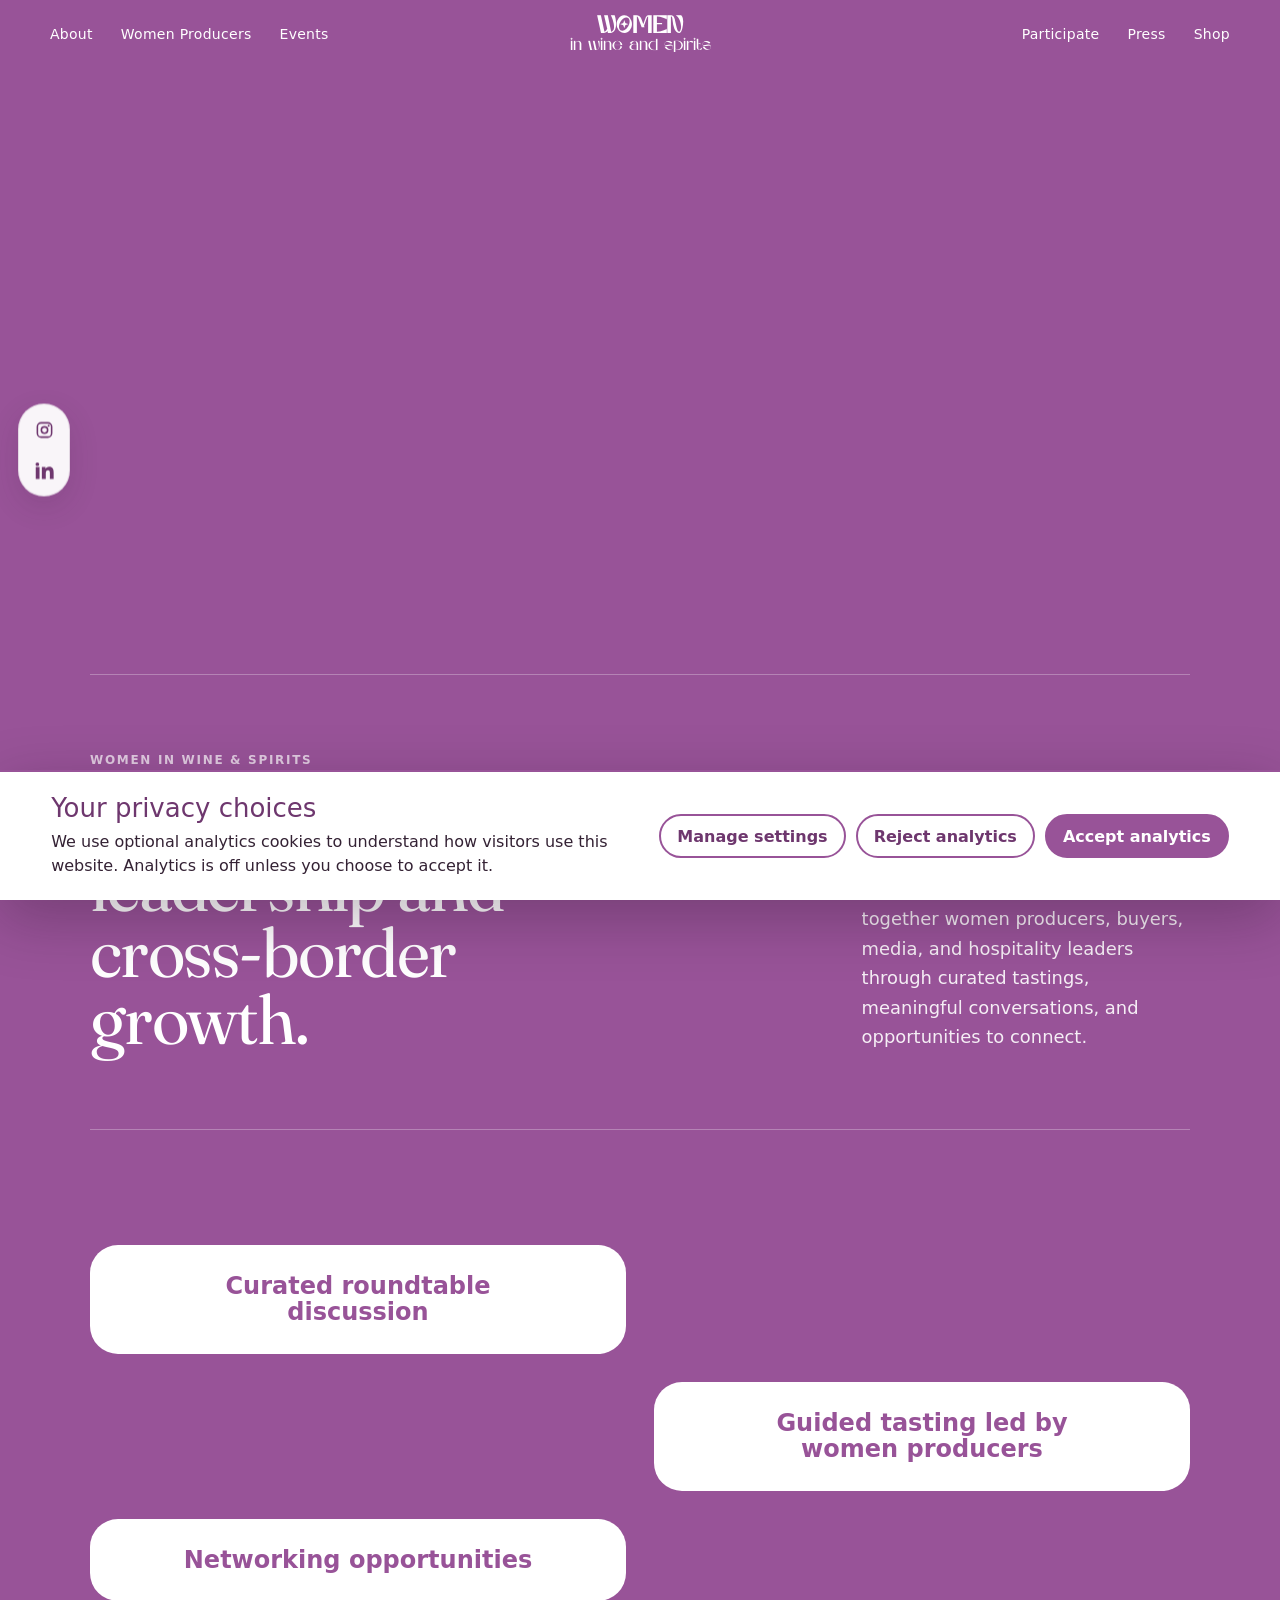
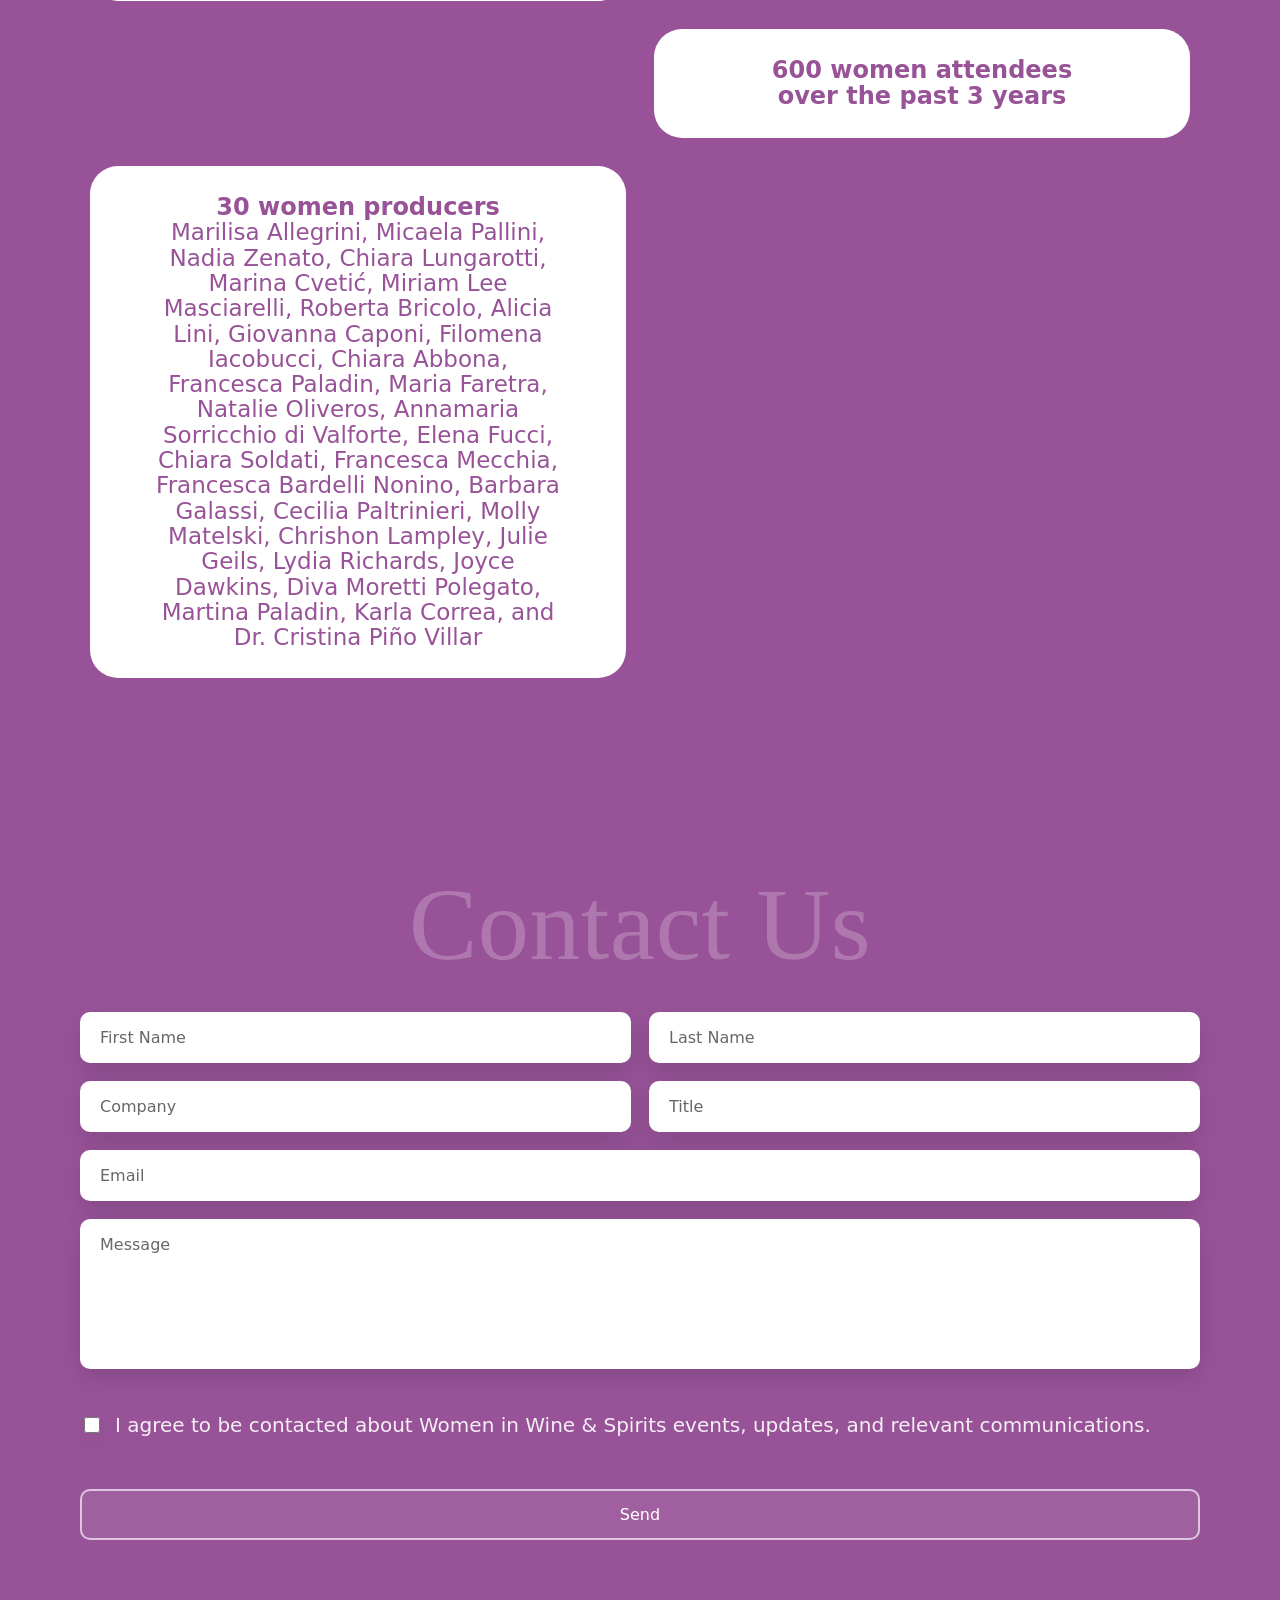
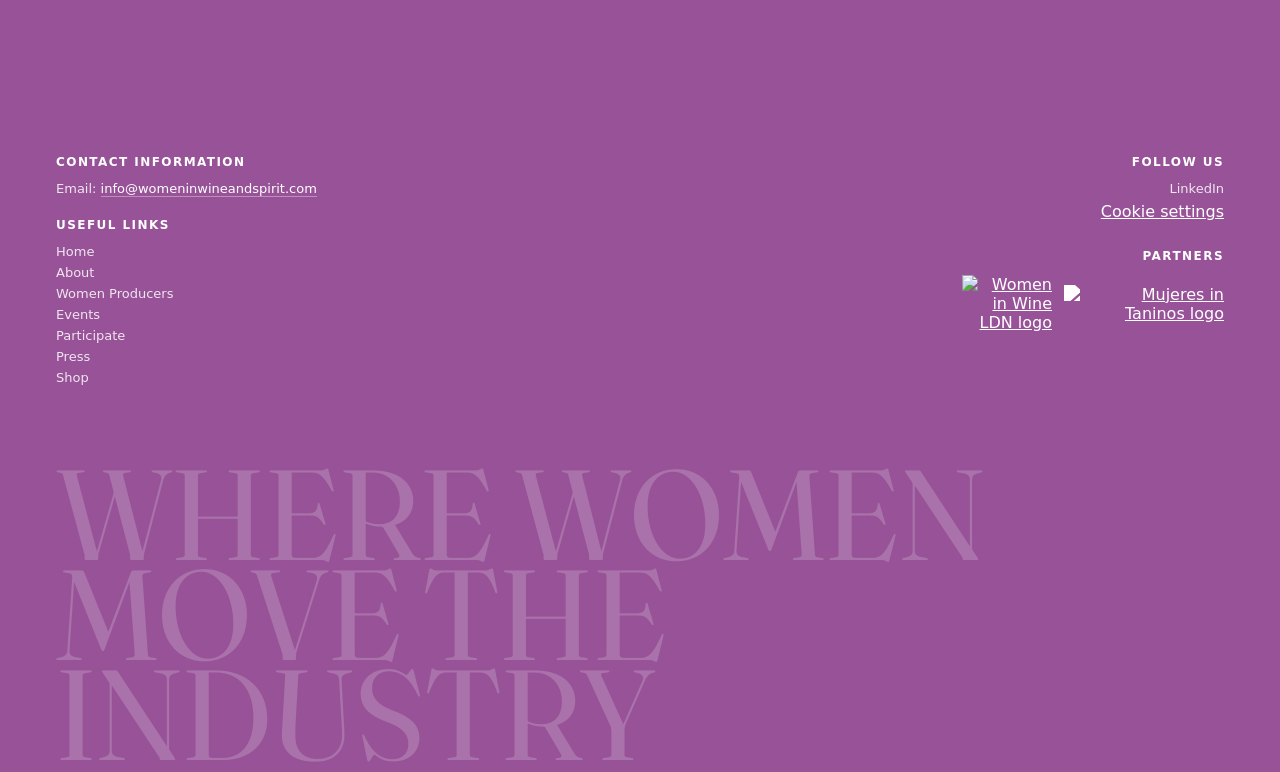
==== commit 2e957bea: "Expand producer profiles and event archive" ====
--- a/index.html
+++ b/index.html
@@ -8,7 +8,7 @@
   <meta name="robots" content="index, follow, max-image-preview:large, max-snippet:-1, max-video-preview:-1">
   <meta name="theme-color" content="#985398">
   <link rel="canonical" href="https://womeninwineandspirit.com/">
-  <link rel="stylesheet" href="styles.css">
+  <link rel="stylesheet" href="styles.css?v=site4">
   <link rel="icon" type="image/png" href="./assets/graphics/favicon.png">
 
   <meta property="og:site_name" content="Women in Wine &amp; Spirits">
@@ -163,7 +163,7 @@
     </a>
 
     <a class="row row-link" data-from="left" href="./producers/index.html">
-      <div class="card slide">22 women producers<br><span class="featured-producers-desktop">Marilisa Allegrini, Micaela Pallini, Nadia Zenato, Chiara Lungarotti, Marina Cvetić, Miriam Lee Masciarelli, Roberta Bricolo, Alicia Lini, Giovanna Caponi, Filomena Iacobucci, Chiara Abbona, Francesca Paladin, Maria Faretra, Natalie Oliveros, Annamaria Sorricchio di Valforte, Elena Fucci, Chiara Soldati, Francesca Mecchia, Francesca Bardelli Nonino, and Barbara and Cecilia Paltrinieri</span></div>
+      <div class="card slide">30 women producers<br><span class="featured-producers-desktop">Marilisa Allegrini, Micaela Pallini, Nadia Zenato, Chiara Lungarotti, Marina Cvetić, Miriam Lee Masciarelli, Roberta Bricolo, Alicia Lini, Giovanna Caponi, Filomena Iacobucci, Chiara Abbona, Francesca Paladin, Maria Faretra, Natalie Oliveros, Annamaria Sorricchio di Valforte, Elena Fucci, Chiara Soldati, Francesca Mecchia, Francesca Bardelli Nonino, Barbara Galassi, Cecilia Paltrinieri, Molly Matelski, Chrishon Lampley, Julie Geils, Lydia Richards, Joyce Dawkins, Diva Moretti Polegato, Martina Paladin, Karla Correa, and Dr. Cristina Piño Villar</span></div>
       <img class="media slide" src="https://static1.squarespace.com/static/67ca0301a3fe1b1ed6d14965/t/6a7232c386ac8250e9c95e4b/1785868995435/Women_Producers_2024.jpeg" alt="">
     </a>
 
@@ -303,7 +303,7 @@
 </div>
 
     </main>
-    <script src="./js/main.js" defer></script>
+    <script src="./js/main.js?v=mobile1" defer></script>
     <script src="./js/carousels.js" defer></script>
 
 
--- a/styles.css
+++ b/styles.css
@@ -4690,7 +4690,7 @@
 }
 
 .producers-hero::before{
-  content: "22";
+  content: "30";
   position: absolute;
   right: -0.03em;
   bottom: -.12em;
@@ -4849,6 +4849,7 @@
 .producers-page .producer-card__photo{
   display: block;
   width: 100%;
+  height: auto;
   aspect-ratio: 4 / 5;
   object-fit: cover;
 }
@@ -5016,6 +5017,10 @@
   margin-bottom: 30px;
   flex-wrap: wrap;
   gap: 10px;
+}
+
+.producer-modal__companies a{
+  color: #6f376f;
 }
 
 .producer-modal__socials{
@@ -5509,6 +5514,38 @@
   grid-row: 1;
 }
 
+.events-page .hc-wrap.hc-wrap--text-only{
+  grid-template-columns: minmax(0, 1fr);
+  align-items: start;
+}
+
+.events-page .hc-wrap--text-only .hc-left{
+  display: grid;
+  grid-template-columns: minmax(180px, .42fr) minmax(0, 1fr);
+  column-gap: clamp(40px, 7vw, 92px);
+  max-width: 940px;
+}
+
+.events-page .hc-wrap--text-only .hc-title,
+.events-page .hc-wrap--text-only .hc-place,
+.events-page .hc-wrap--text-only .hc-left .hc-copy:first-of-type{
+  grid-column: 1;
+}
+
+.events-page .hc-wrap--text-only .hc-copy:not(:first-of-type),
+.events-page .hc-wrap--text-only .event-program{
+  grid-column: 2;
+}
+
+.events-page .hc-wrap--text-only .hc-copy:not(:first-of-type){
+  grid-row: 1 / span 3;
+  align-self: start;
+}
+
+.events-page .hc-wrap--text-only .event-program{
+  grid-row: 4;
+}
+
 .events-page .hc-left{
   position: relative;
 }
@@ -5550,6 +5587,70 @@
   color: #6f376f;
   font-weight: 700;
   text-underline-offset: 4px;
+}
+
+.events-page .event-program{
+  max-width: 58ch;
+  margin-top: 30px;
+  padding-top: 22px;
+  border-top: 1px solid rgba(122,60,122,.2);
+  color: #493649;
+}
+
+.events-page .event-program__label{
+  margin: 0 0 10px;
+  color: #8b5a8b;
+  font: 800 11px/1.4 system-ui, -apple-system, "Segoe UI", sans-serif;
+  letter-spacing: .13em;
+  text-transform: uppercase;
+}
+
+.events-page .event-program__label:not(:first-child){
+  margin-top: 22px;
+}
+
+.events-page .event-program__entry,
+.events-page .event-program__list{
+  margin: 0;
+  font: 400 15px/1.58 system-ui, -apple-system, "Segoe UI", sans-serif;
+}
+
+.events-page .event-program__list{
+  display: grid;
+  gap: 9px;
+  padding: 0;
+  list-style: none;
+}
+
+.events-page .event-program__list li{
+  position: relative;
+  padding-left: 17px;
+}
+
+.events-page .event-program__list li::before{
+  content: "";
+  position: absolute;
+  top: .68em;
+  left: 0;
+  width: 5px;
+  height: 5px;
+  border-radius: 50%;
+  background: #a16aa1;
+}
+
+.events-page .event-program strong{
+  color: #6f376f;
+  font-weight: 750;
+}
+
+.events-page .event-program a{
+  color: #6f376f;
+  font-weight: 700;
+  text-underline-offset: 4px;
+}
+
+.events-page .event-program cite{
+  font-style: italic;
 }
 
 .events-page .hc-viewport{
@@ -5838,6 +5939,11 @@
     order: 2;
   }
 
+  .events-page .hc-wrap--text-only .hc-left{
+    display: block;
+    max-width: 680px;
+  }
+
   .events-page .hc-item{
     height: auto;
     aspect-ratio: 4 / 3;
@@ -5866,3 +5972,625 @@
     aspect-ratio: 4 / 5;
   }
 }
+
+/* Mobile experience refresh */
+@media (max-width: 768px){
+  :root{
+    --navH: 68px;
+  }
+
+  html{
+    scroll-padding-top: var(--navH);
+  }
+
+  body{
+    min-width: 320px;
+    font-size: 16px;
+    line-height: 1.55;
+  }
+
+  body.menu-open{
+    overflow: hidden;
+    overscroll-behavior: none;
+  }
+
+  .site-nav{
+    height: var(--navH);
+    border-bottom: 1px solid rgba(255,255,255,.16);
+    box-shadow: 0 8px 24px rgba(47,18,47,.14);
+  }
+
+  .site-nav .nav-inner,
+  .home-page .nav-inner{
+    display: grid;
+    grid-template-columns: minmax(0, 1fr) 48px;
+    width: 100%;
+    height: 100%;
+    padding: 8px 14px 8px 18px;
+    gap: 12px;
+    box-sizing: border-box;
+  }
+
+  .nav-home{
+    justify-self: start;
+    min-width: 0;
+  }
+
+  .nav-home-inner{
+    display: grid;
+    max-width: 190px;
+    line-height: .9;
+  }
+
+  .nav-home-inner h1{
+    font-size: 23px;
+    line-height: .85;
+  }
+
+  .nav-home-inner span{
+    font-size: 13px;
+    line-height: 1;
+  }
+
+  .nav-burger{
+    display: grid;
+    width: 48px;
+    height: 48px;
+    padding: 0;
+    place-content: center;
+    justify-self: end;
+    background: rgba(255,255,255,.08);
+    border: 1px solid rgba(255,255,255,.22);
+    border-radius: 50%;
+    transition: background-color 180ms ease, border-color 180ms ease;
+  }
+
+  .nav-burger:hover,
+  .nav-burger:focus-visible{
+    background: rgba(255,255,255,.16);
+    border-color: rgba(255,255,255,.52);
+    outline: 3px solid rgba(255,255,255,.34);
+    outline-offset: 2px;
+  }
+
+  .nav-burger span{
+    width: 21px;
+    height: 2px;
+    margin: 2.5px 0;
+    transform-origin: center;
+    transition: transform 200ms ease, opacity 160ms ease;
+  }
+
+  .site-nav.is-menu-open .nav-burger span:nth-child(1){
+    transform: translateY(7px) rotate(45deg);
+  }
+
+  .site-nav.is-menu-open .nav-burger span:nth-child(2){
+    opacity: 0;
+  }
+
+  .site-nav.is-menu-open .nav-burger span:nth-child(3){
+    transform: translateY(-7px) rotate(-45deg);
+  }
+
+  .mobile-menu{
+    position: fixed;
+    inset: var(--navH) 0 0;
+    z-index: 9998;
+    display: grid;
+    grid-auto-rows: minmax(58px, auto);
+    align-content: start;
+    gap: 0;
+    padding: 18px max(20px, env(safe-area-inset-right)) calc(30px + env(safe-area-inset-bottom)) max(20px, env(safe-area-inset-left));
+    overflow-y: auto;
+    background:
+      radial-gradient(circle at 100% 0, rgba(255,255,255,.12), transparent 34%),
+      linear-gradient(155deg, #985398 0%, #713671 72%, #5b2b5b 100%);
+    box-shadow: inset 0 1px rgba(255,255,255,.08);
+    counter-reset: mobileNav;
+    overscroll-behavior: contain;
+  }
+
+  .mobile-menu[hidden]{
+    display: none !important;
+  }
+
+  .mobile-link{
+    display: grid;
+    grid-template-columns: 34px minmax(0, 1fr) 20px;
+    min-height: 58px;
+    padding: 10px 8px;
+    align-items: center;
+    color: rgba(255,255,255,.92);
+    border-bottom: 1px solid rgba(255,255,255,.16);
+    border-radius: 0;
+    font-family: "headerfont", ui-serif, Georgia, serif;
+    font-size: clamp(25px, 7.2vw, 34px);
+    font-weight: 400;
+    line-height: 1;
+    letter-spacing: -.015em;
+    counter-increment: mobileNav;
+    transition: padding 180ms ease, color 180ms ease, background-color 180ms ease;
+  }
+
+  .mobile-link::before{
+    content: "0" counter(mobileNav);
+    color: rgba(255,255,255,.54);
+    font-family: system-ui, -apple-system, "Segoe UI", sans-serif;
+    font-size: 10px;
+    font-weight: 800;
+    letter-spacing: .1em;
+  }
+
+  .mobile-link::after{
+    content: "↗";
+    color: rgba(255,255,255,.52);
+    font-family: system-ui, -apple-system, "Segoe UI", sans-serif;
+    font-size: 15px;
+    text-align: right;
+  }
+
+  .mobile-link:hover,
+  .mobile-link:focus-visible{
+    padding-left: 14px;
+    color: #fff;
+    background: rgba(255,255,255,.08);
+    outline: none;
+  }
+
+  .mobile-link[aria-current="page"]{
+    color: #fff;
+    background: rgba(255,255,255,.12);
+    border-bottom-color: rgba(255,255,255,.28);
+  }
+
+  .mobile-link[aria-current="page"]::after{
+    content: "•";
+    color: #f1bf47;
+    font-size: 24px;
+  }
+
+  .social-rail{
+    top: auto;
+    right: auto;
+    bottom: calc(12px + env(safe-area-inset-bottom));
+    left: 12px;
+    z-index: 80;
+    padding: 4px;
+    flex-direction: row;
+    gap: 2px;
+    transform: none;
+  }
+
+  .social-rail a{
+    width: 34px;
+    height: 34px;
+  }
+
+  .site-footer{
+    min-height: 0;
+    padding: 58px 20px 36px;
+  }
+
+  .footer-cols{
+    grid-template-columns: 1fr;
+    gap: 38px;
+  }
+
+  .footer-col--right{
+    justify-self: stretch;
+    text-align: left;
+  }
+
+  .footer-links,
+  .footer-links--right{
+    justify-items: start;
+    gap: 2px;
+  }
+
+  .footer-links a,
+  .footer-cookie-settings{
+    display: inline-flex;
+    min-height: 42px;
+    align-items: center;
+    font-size: 14px;
+  }
+
+  .footer-partners{
+    margin-top: 34px;
+    text-align: left;
+  }
+
+  .footer-partners__logos{
+    max-width: 100%;
+    margin-left: 0;
+    justify-content: flex-start;
+    gap: 18px;
+  }
+
+  .footer-mark{
+    position: relative;
+    left: auto;
+    bottom: auto;
+    margin-top: 46px;
+    font-size: clamp(46px, 15vw, 72px);
+    line-height: .78;
+    white-space: normal;
+    transform: none;
+  }
+
+  .cookie-banner{
+    max-height: min(82dvh, 620px);
+    padding: 20px 16px calc(16px + env(safe-area-inset-bottom));
+    overflow-y: auto;
+    gap: 18px;
+  }
+
+  .cookie-banner h2{
+    font-size: 22px;
+  }
+
+  .cookie-banner p{
+    font-size: 14px;
+  }
+
+  .cookie-banner__actions,
+  .cookie-modal__actions{
+    width: 100%;
+    gap: 8px;
+  }
+
+  .cookie-button{
+    min-height: 48px;
+  }
+
+  .cookie-modal{
+    padding: 12px;
+  }
+
+  .cookie-modal__panel{
+    max-height: calc(100dvh - 24px);
+    padding: 28px 20px calc(22px + env(safe-area-inset-bottom));
+    border-radius: 18px;
+  }
+
+  .contact{
+    padding-right: 18px;
+    padding-left: 18px;
+  }
+
+  .contact-title,
+  .home-page .contact-title{
+    margin-bottom: 34px;
+    font-size: clamp(46px, 14vw, 64px);
+    line-height: .9;
+    text-align: left;
+  }
+
+  .contact-form{
+    gap: 14px;
+  }
+
+  .contact-row{
+    display: grid;
+    grid-template-columns: 1fr;
+    gap: 14px;
+  }
+
+  .contact-form input,
+  .contact-form textarea,
+  .contact-btn{
+    min-height: 50px;
+    box-sizing: border-box;
+    font-size: 16px;
+  }
+
+  .contact-form textarea{
+    min-height: 140px;
+    resize: vertical;
+  }
+
+  .home-hero{
+    min-height: calc(100svh - var(--navH));
+    padding: 34px 16px 52px;
+  }
+
+  .home-page .hero-frame{
+    width: 100%;
+    margin: 28px 0 0;
+    padding: 0;
+  }
+
+  .home-page .hero-frame .vid{
+    width: min(calc(100vw - 48px), 430px);
+    aspect-ratio: 4 / 5;
+    border-radius: 24px;
+  }
+
+  .home-hero__statement{
+    top: 28px;
+    width: min(11ch, calc(100vw - 44px));
+    font-size: clamp(34px, 10.5vw, 44px);
+  }
+
+  .home-hero__scroll{
+    right: 16px;
+    bottom: 16px;
+  }
+
+  .home-page .home-introduction{
+    margin: 0;
+    padding: 58px 20px 64px;
+    row-gap: 28px;
+  }
+
+  .home-page .home-introduction h2{
+    max-width: 11ch;
+    font-size: clamp(42px, 12vw, 56px);
+  }
+
+  .home-introduction__copy p{
+    font-size: 17px;
+    line-height: 1.6;
+  }
+
+  .home-page .wws-grid{
+    gap: 22px;
+    padding: 52px 16px 68px;
+  }
+
+  .home-page .row{
+    gap: 12px;
+  }
+
+  .home-page .row .card{
+    min-height: 240px;
+    padding: 26px 24px;
+    border-radius: 20px;
+  }
+
+  .home-page .row .media{
+    border-radius: 20px;
+  }
+
+  .home-card-title{
+    font-size: clamp(38px, 11vw, 48px);
+  }
+
+  .about-hero,
+  .producers-hero{
+    gap: 36px;
+    padding: 54px 20px 66px;
+  }
+
+  .about-hero h1,
+  .producers-hero h1{
+    margin: 18px 0 24px;
+    font-size: clamp(50px, 14vw, 66px);
+  }
+
+  .about-hero__lead,
+  .producers-hero__copy > p:last-child{
+    font-size: 17px;
+    line-height: 1.58;
+  }
+
+  .about-purpose,
+  .about-experience,
+  .about-initiatives{
+    padding: 64px 20px 72px;
+  }
+
+  .about-detail-card{
+    min-height: 0;
+    padding: 28px 24px;
+  }
+
+  .about-mission{
+    min-height: 430px;
+    padding: 68px 20px;
+  }
+
+  .initiative-row{
+    gap: 26px;
+    padding: 42px 0;
+  }
+
+  .producers-hero__media figcaption{
+    right: 12px;
+    bottom: 12px;
+    left: 12px;
+    padding: 20px 22px;
+  }
+
+  .producers-hero__media figcaption strong{
+    font-size: 64px;
+  }
+
+  .producers-page .producer-directory{
+    padding: 62px 16px 78px;
+  }
+
+  .producer-directory__header{
+    gap: 22px;
+    margin-bottom: 38px;
+  }
+
+  .producer-directory__header h2{
+    font-size: clamp(44px, 12vw, 56px);
+  }
+
+  .producers-page .producer-grid{
+    gap: 18px;
+  }
+
+  .producers-page .producer-card__photo,
+  .producers-page .producer-photo-placeholder{
+    aspect-ratio: 4 / 5;
+  }
+
+  .producers-page .producer-card__copy{
+    min-height: 200px;
+    padding: 24px;
+  }
+
+  .producer-card__index{
+    margin-bottom: 24px;
+  }
+
+  .producers-page .producer-card__name{
+    font-size: clamp(32px, 9vw, 40px);
+  }
+
+  .producer-modal{
+    width: calc(100vw - 16px);
+    max-height: calc(100dvh - 16px);
+    margin-bottom: 8px;
+  }
+
+  .producer-modal__panel{
+    max-height: calc(100dvh - 16px);
+    padding: 34px 22px calc(26px + env(safe-area-inset-bottom));
+    border-radius: 22px;
+  }
+
+  .producer-modal h2{
+    margin-right: 48px;
+    font-size: clamp(38px, 12vw, 52px);
+  }
+
+  .events-page .global-series,
+  .events-page .half-carousel{
+    padding-right: 16px;
+    padding-left: 16px;
+  }
+
+  .events-page .upcoming-events{
+    gap: 30px;
+  }
+
+  .events-page .upcoming-events__heading h1,
+  .events-page .pe-title{
+    font-size: clamp(50px, 15vw, 68px);
+  }
+
+  .events-page .upcoming-event{
+    min-height: 210px;
+    padding: 26px 22px;
+    border-radius: 24px;
+  }
+
+  .events-page .upcoming-event__action{
+    top: 24px;
+    right: 22px;
+  }
+
+  .events-page .hc-wrap,
+  .events-page .hc-wrap.is-reversed{
+    gap: 28px;
+    padding: 46px 0;
+  }
+
+  .events-page .hc-place{
+    font-size: clamp(40px, 12vw, 52px);
+  }
+
+  .events-page .hc-copy{
+    font-size: 16px;
+    line-height: 1.6;
+  }
+
+  .events-page .hc-track{
+    grid-auto-columns: 90%;
+  }
+
+  .events-page .hc-viewport{
+    padding: 6px;
+    border-radius: 22px;
+  }
+
+  .events-page .hc-item{
+    border-radius: 17px;
+  }
+
+  .press-page .press{
+    padding: 58px 16px 82px;
+  }
+
+  .press-page .press-header{
+    gap: 22px;
+    margin-bottom: 42px;
+  }
+
+  .press-page .press-title{
+    font-size: clamp(52px, 16vw, 72px);
+  }
+
+  .press-page .press-card-copy{
+    min-height: 0;
+    padding: 26px 22px;
+  }
+
+  .shop-page .products-section{
+    padding: 54px 16px 82px;
+  }
+
+  .shop-page .shop-header{
+    gap: 24px;
+    margin-bottom: 38px;
+    padding: 32px 22px 36px;
+    border-radius: 22px;
+  }
+
+  .shop-page .shop-header h1{
+    font-size: clamp(46px, 14vw, 58px);
+    overflow-wrap: anywhere;
+  }
+
+  .shop-page .stripe-product-card{
+    border-radius: 20px;
+  }
+
+  .shop-page .stripe-product-text-content{
+    padding: 24px 22px;
+  }
+
+  .get-involved .gi-text,
+  .get-involved .gi-involved{
+    font-size: clamp(52px, 15vw, 72px);
+    line-height: .92;
+  }
+
+  .get-involved .gi-tabs{
+    width: 100%;
+    padding: 0 16px;
+    box-sizing: border-box;
+  }
+
+  .get-involved .gi-tab{
+    min-height: 50px;
+  }
+}
+
+@media (max-width: 430px){
+  .mobile-menu{
+    padding-top: 12px;
+  }
+
+  .mobile-link{
+    min-height: 55px;
+    font-size: clamp(24px, 7.5vw, 31px);
+  }
+
+  .home-page .hero-frame{
+    margin-top: 24px;
+  }
+
+  .home-page .hero-frame .vid{
+    width: calc(100vw - 36px);
+  }
+
+  .footer-partners__logos{
+    flex-wrap: wrap;
+  }
+}
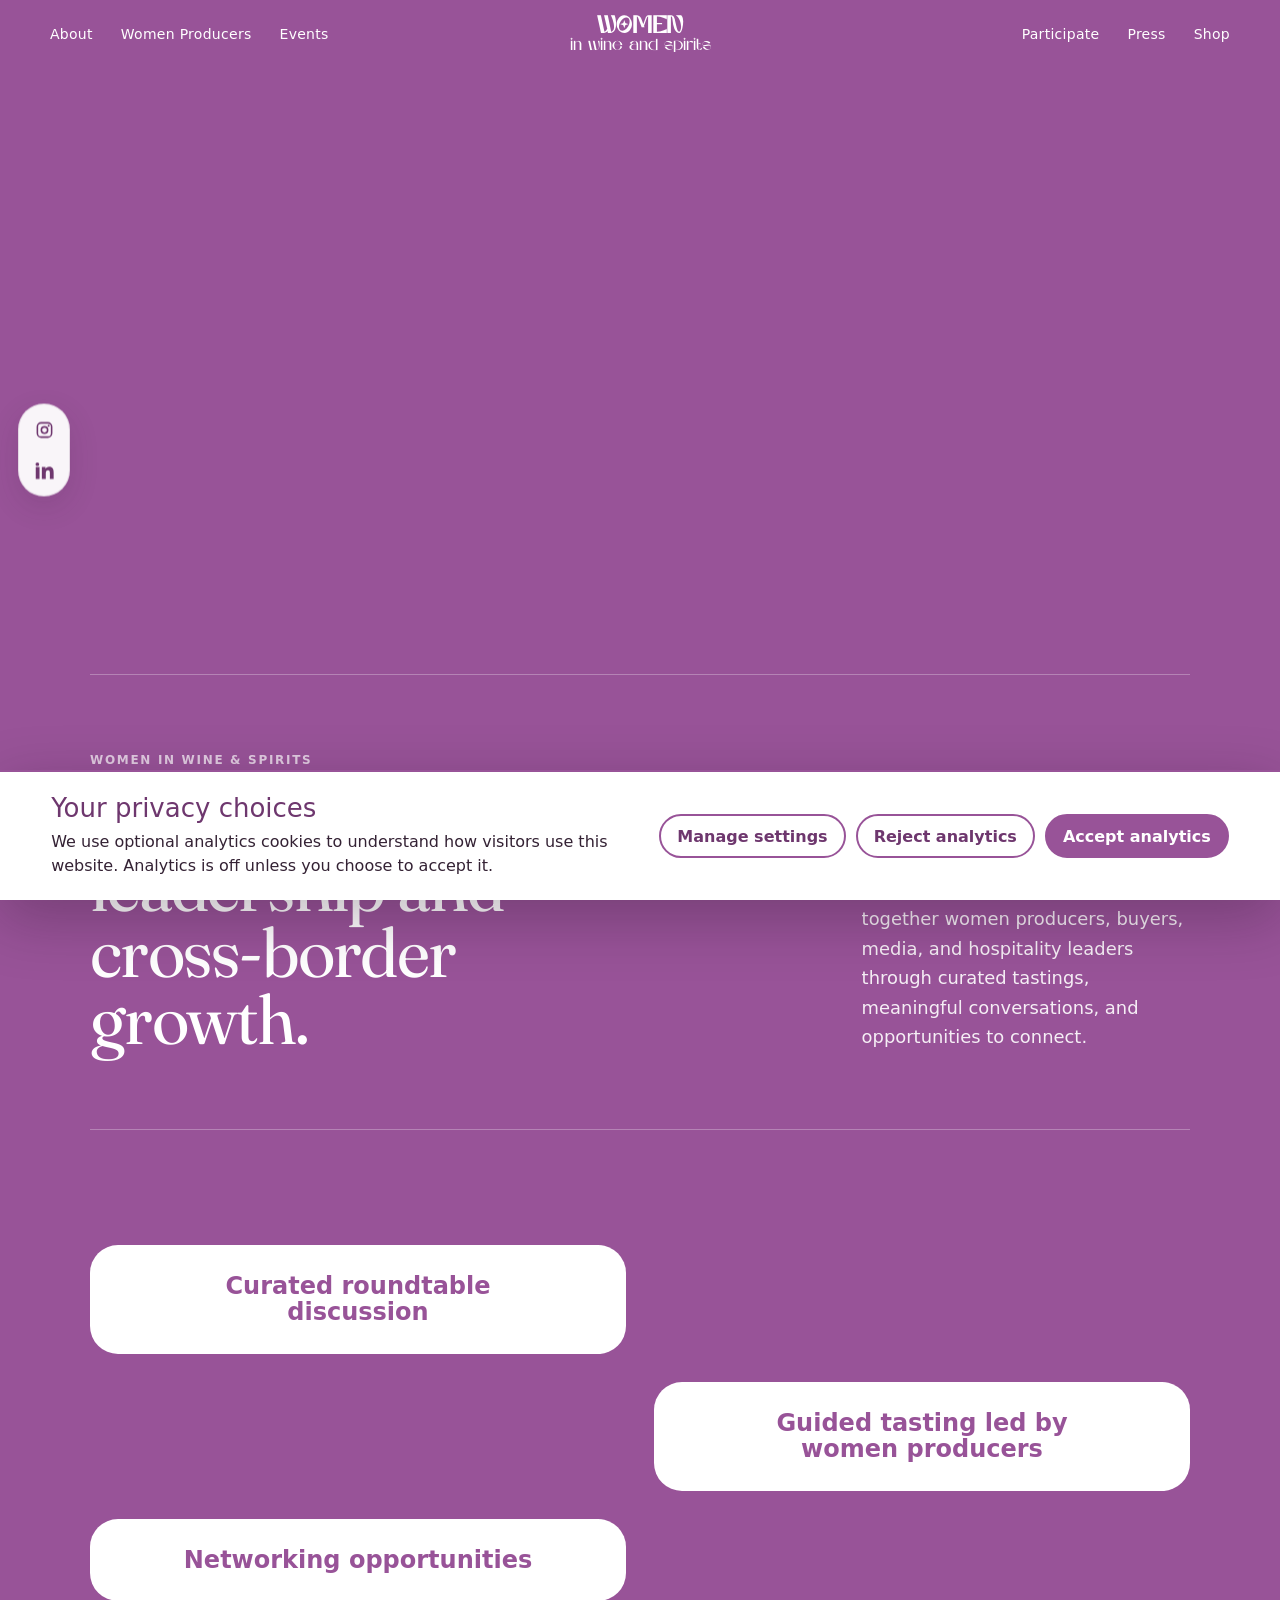
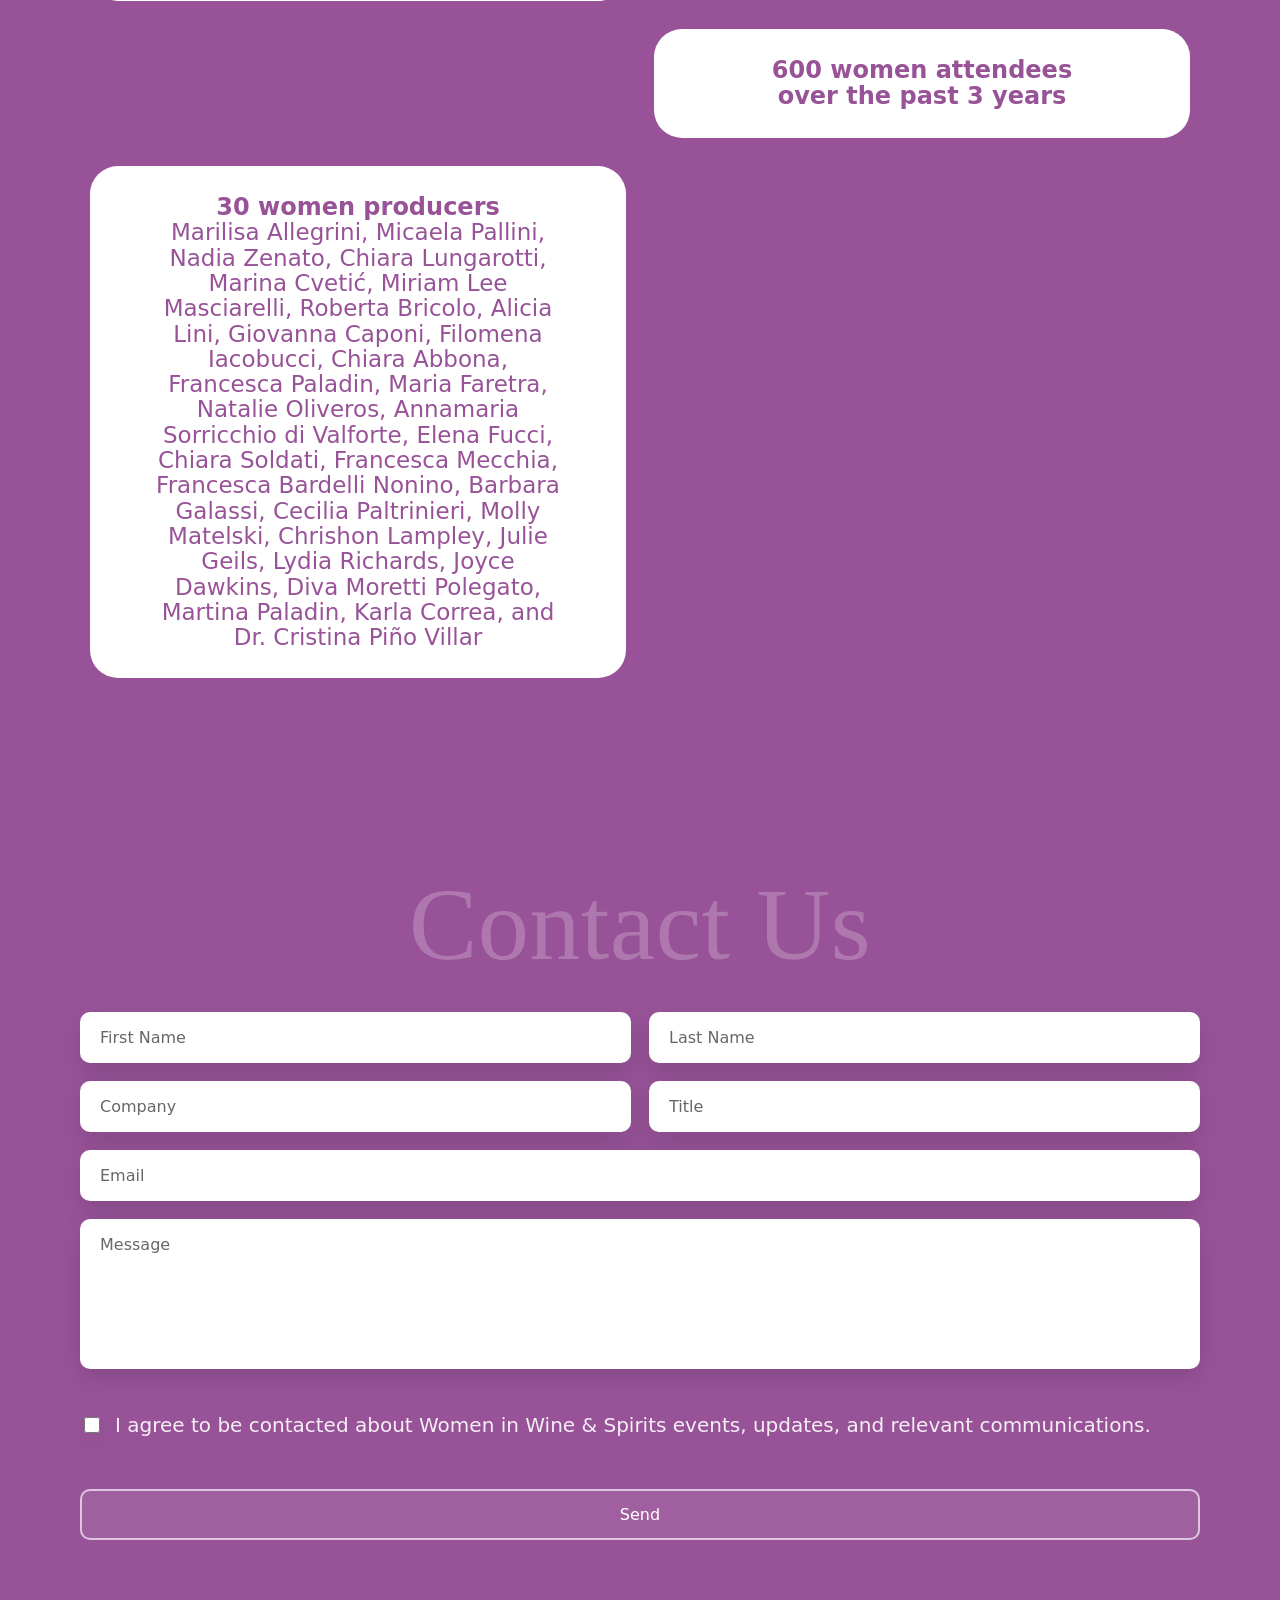
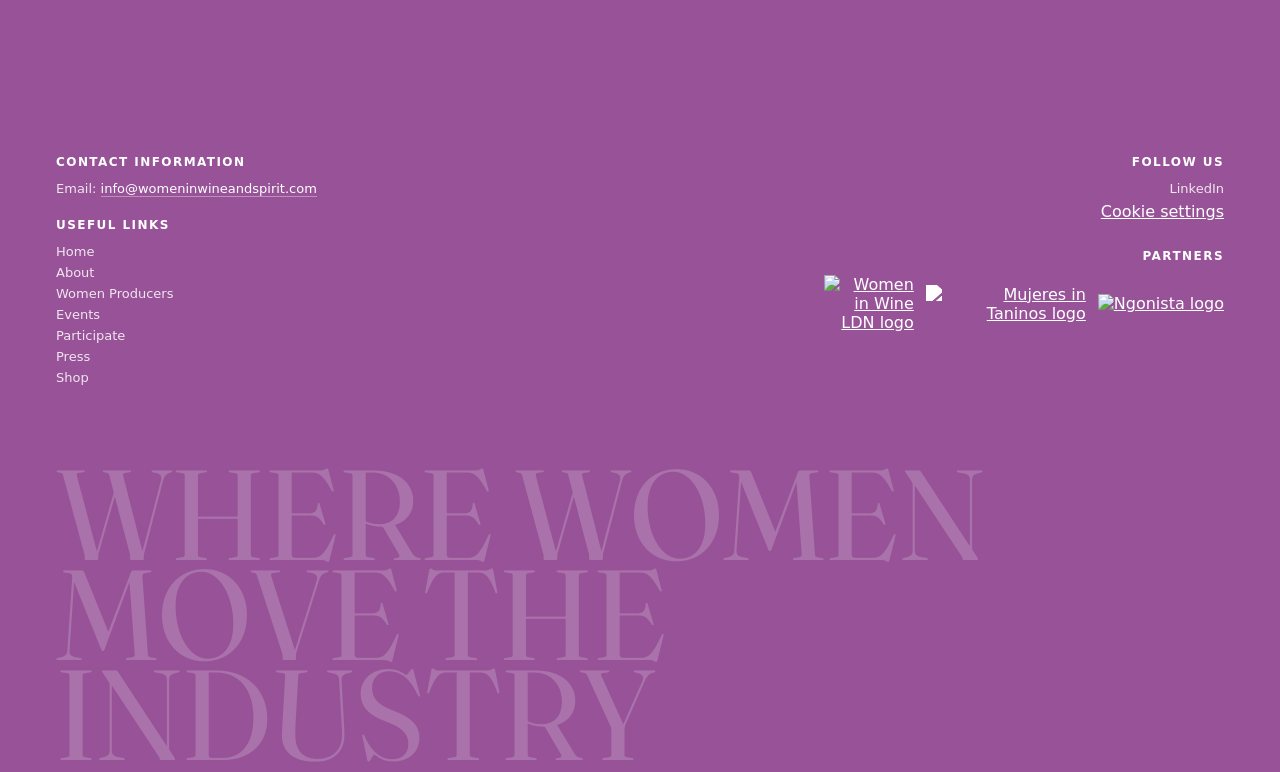
==== commit c8831f4b: "Add Ngonista to site partners" ====
--- a/index.html
+++ b/index.html
@@ -8,7 +8,7 @@
   <meta name="robots" content="index, follow, max-image-preview:large, max-snippet:-1, max-video-preview:-1">
   <meta name="theme-color" content="#985398">
   <link rel="canonical" href="https://womeninwineandspirit.com/">
-  <link rel="stylesheet" href="styles.css?v=site4">
+  <link rel="stylesheet" href="styles.css?v=site5">
   <link rel="icon" type="image/png" href="./assets/graphics/favicon.png">
 
   <meta property="og:site_name" content="Women in Wine &amp; Spirits">
@@ -252,6 +252,7 @@
           <div class="footer-partners__logos">
             <a href="https://womeninwine.co.uk" target="_blank" rel="noopener noreferrer" aria-label="Visit Women in Wine LDN"><img src="https://static1.squarespace.com/static/67ca0301a3fe1b1ed6d14965/t/6ac6549c88b4285a46ea85c8/1791382684632/465079069_3908544646099723_3180672566098122377_n.png" alt="Women in Wine LDN logo"></a>
             <a href="https://www.instagram.com/mujeresintaninos/?hl=en" target="_blank" rel="noopener noreferrer" aria-label="Visit Mujeres in Taninos on Instagram"><img src="https://static1.squarespace.com/static/67ca0301a3fe1b1ed6d14965/t/6ac6523a9ab2e6532af1a8b3/1791382074889/MIT+WIL+Logo+editable-38.png" alt="Mujeres in Taninos logo"></a>
+            <a href="https://ngonista.com/en/" target="_blank" rel="noopener noreferrer" aria-label="Visit Ngonista"><img src="https://static1.squarespace.com/static/67ca0301a3fe1b1ed6d14965/t/6ad923a4d3f7556914a2a1cc/1792615332503/Mask+group-4.png" alt="Ngonista logo"></a>
           </div>
         </section>
       </div>
--- a/styles.css
+++ b/styles.css
@@ -863,7 +863,7 @@
 .footer-partners__logos{
   display: flex;
   align-items: center;
-  max-width: 370px;
+  max-width: 520px;
   margin-left: auto;
   justify-content: flex-end;
   gap: 12px;
@@ -894,6 +894,10 @@
 .footer-partners__logos a:nth-child(2) img{
   max-width: min(160px, 18vw);
   filter: brightness(0) invert(1);
+}
+
+.footer-partners__logos a:nth-child(3) img{
+  max-width: min(145px, 16vw);
 }
 
 .social-rail{
@@ -5108,7 +5112,7 @@
   }
 
   .footer-partners__logos{
-    max-width: 330px;
+    max-width: 100%;
     margin-left: 0;
     justify-content: flex-start;
   }
@@ -5119,6 +5123,10 @@
 
   .footer-partners__logos a:nth-child(2) img{
     max-width: min(145px, 42vw);
+  }
+
+  .footer-partners__logos a:nth-child(3) img{
+    max-width: min(130px, 38vw);
   }
 }
 
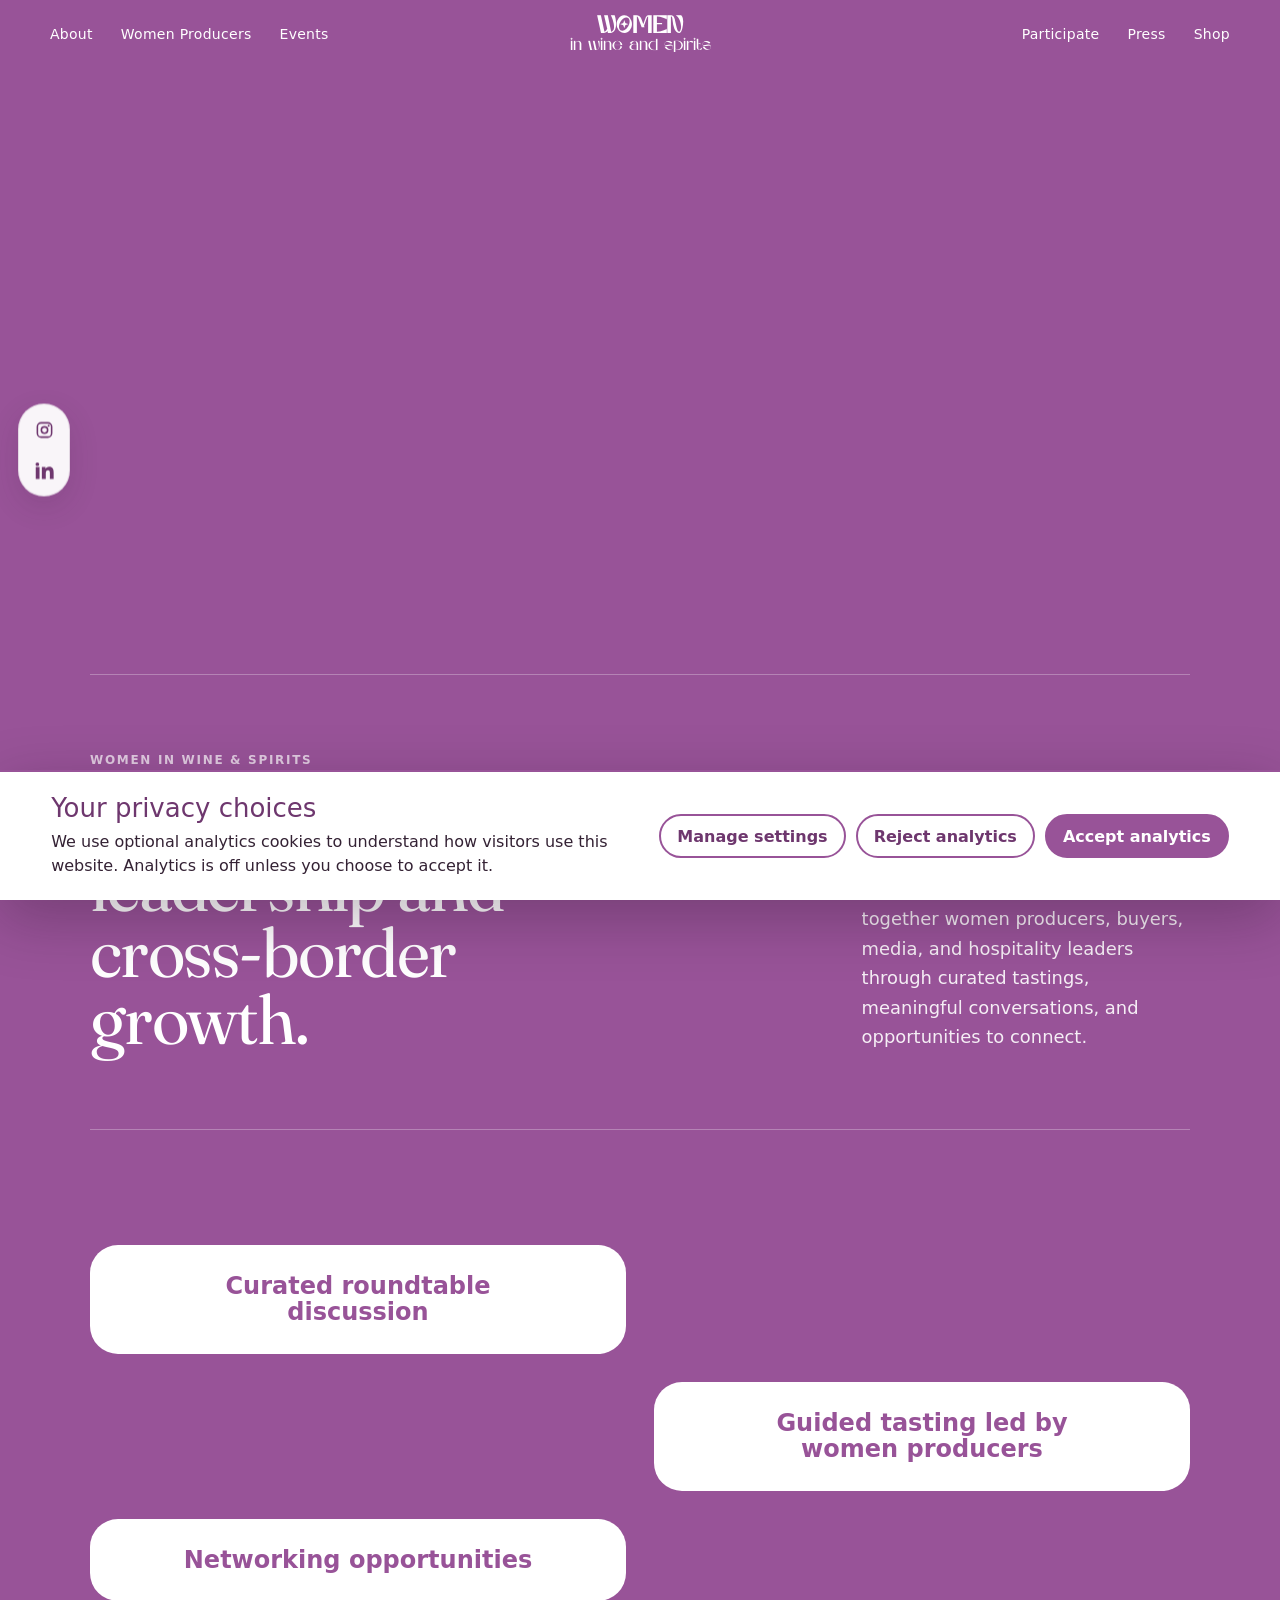
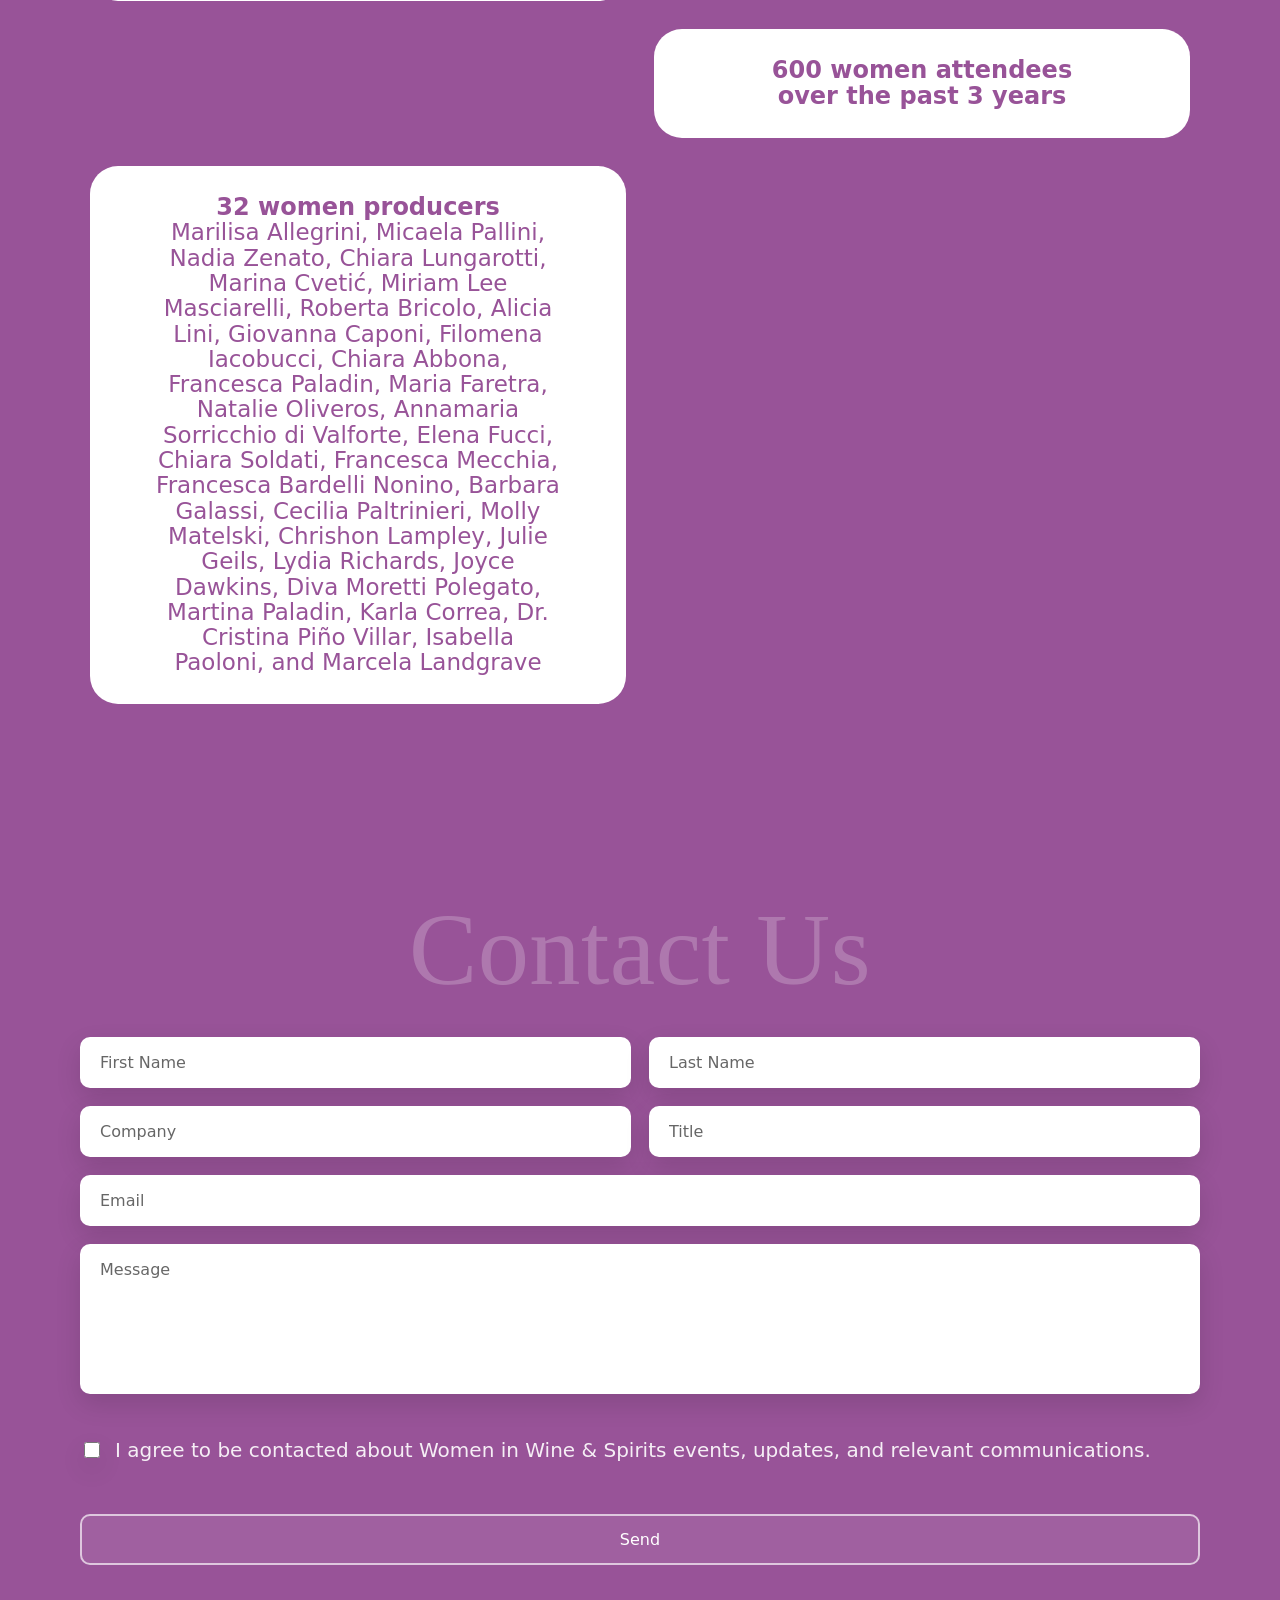
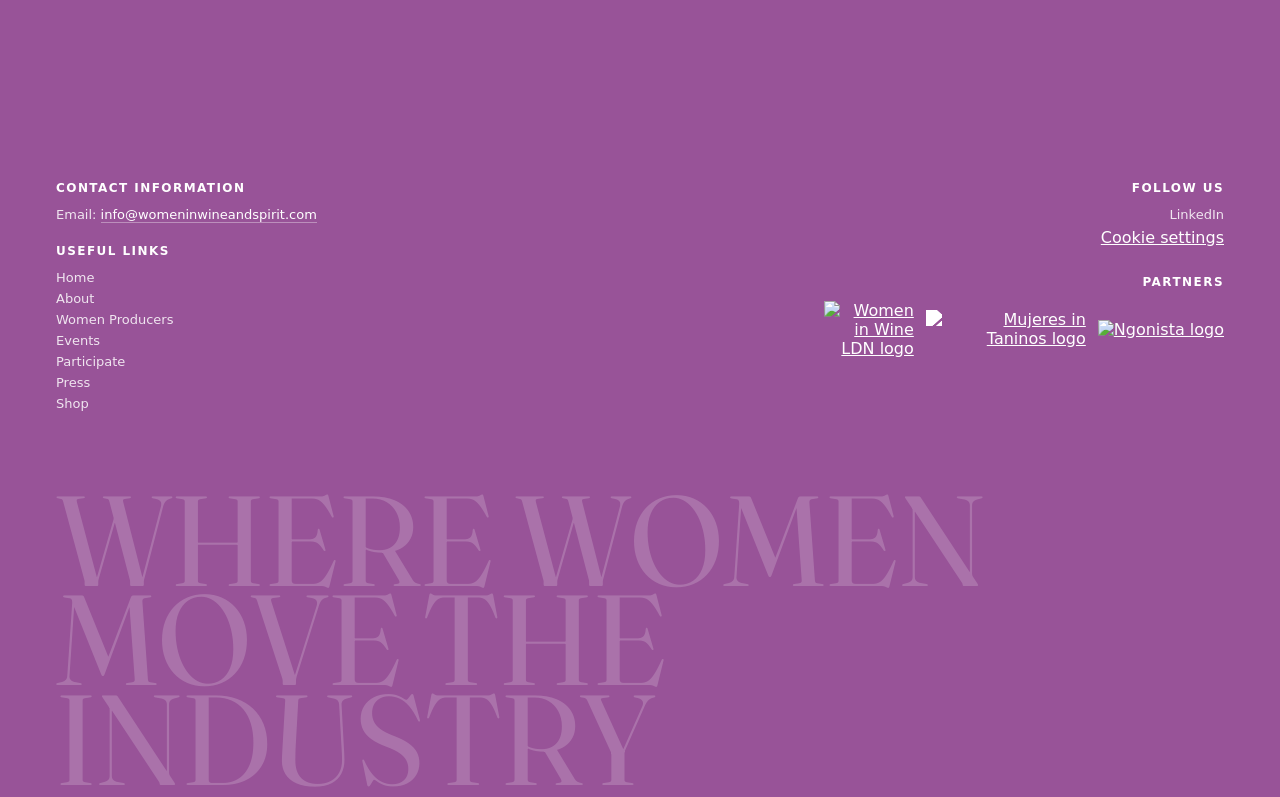
==== commit 3929318d: "Add Isabella Paoloni and Marcela Landgrave" ====
--- a/index.html
+++ b/index.html
@@ -163,7 +163,7 @@
     </a>
 
     <a class="row row-link" data-from="left" href="./producers/index.html">
-      <div class="card slide">30 women producers<br><span class="featured-producers-desktop">Marilisa Allegrini, Micaela Pallini, Nadia Zenato, Chiara Lungarotti, Marina Cvetić, Miriam Lee Masciarelli, Roberta Bricolo, Alicia Lini, Giovanna Caponi, Filomena Iacobucci, Chiara Abbona, Francesca Paladin, Maria Faretra, Natalie Oliveros, Annamaria Sorricchio di Valforte, Elena Fucci, Chiara Soldati, Francesca Mecchia, Francesca Bardelli Nonino, Barbara Galassi, Cecilia Paltrinieri, Molly Matelski, Chrishon Lampley, Julie Geils, Lydia Richards, Joyce Dawkins, Diva Moretti Polegato, Martina Paladin, Karla Correa, and Dr. Cristina Piño Villar</span></div>
+      <div class="card slide">32 women producers<br><span class="featured-producers-desktop">Marilisa Allegrini, Micaela Pallini, Nadia Zenato, Chiara Lungarotti, Marina Cvetić, Miriam Lee Masciarelli, Roberta Bricolo, Alicia Lini, Giovanna Caponi, Filomena Iacobucci, Chiara Abbona, Francesca Paladin, Maria Faretra, Natalie Oliveros, Annamaria Sorricchio di Valforte, Elena Fucci, Chiara Soldati, Francesca Mecchia, Francesca Bardelli Nonino, Barbara Galassi, Cecilia Paltrinieri, Molly Matelski, Chrishon Lampley, Julie Geils, Lydia Richards, Joyce Dawkins, Diva Moretti Polegato, Martina Paladin, Karla Correa, Dr. Cristina Piño Villar, Isabella Paoloni, and Marcela Landgrave</span></div>
       <img class="media slide" src="https://static1.squarespace.com/static/67ca0301a3fe1b1ed6d14965/t/6a7232c386ac8250e9c95e4b/1785868995435/Women_Producers_2024.jpeg" alt="">
     </a>
 
